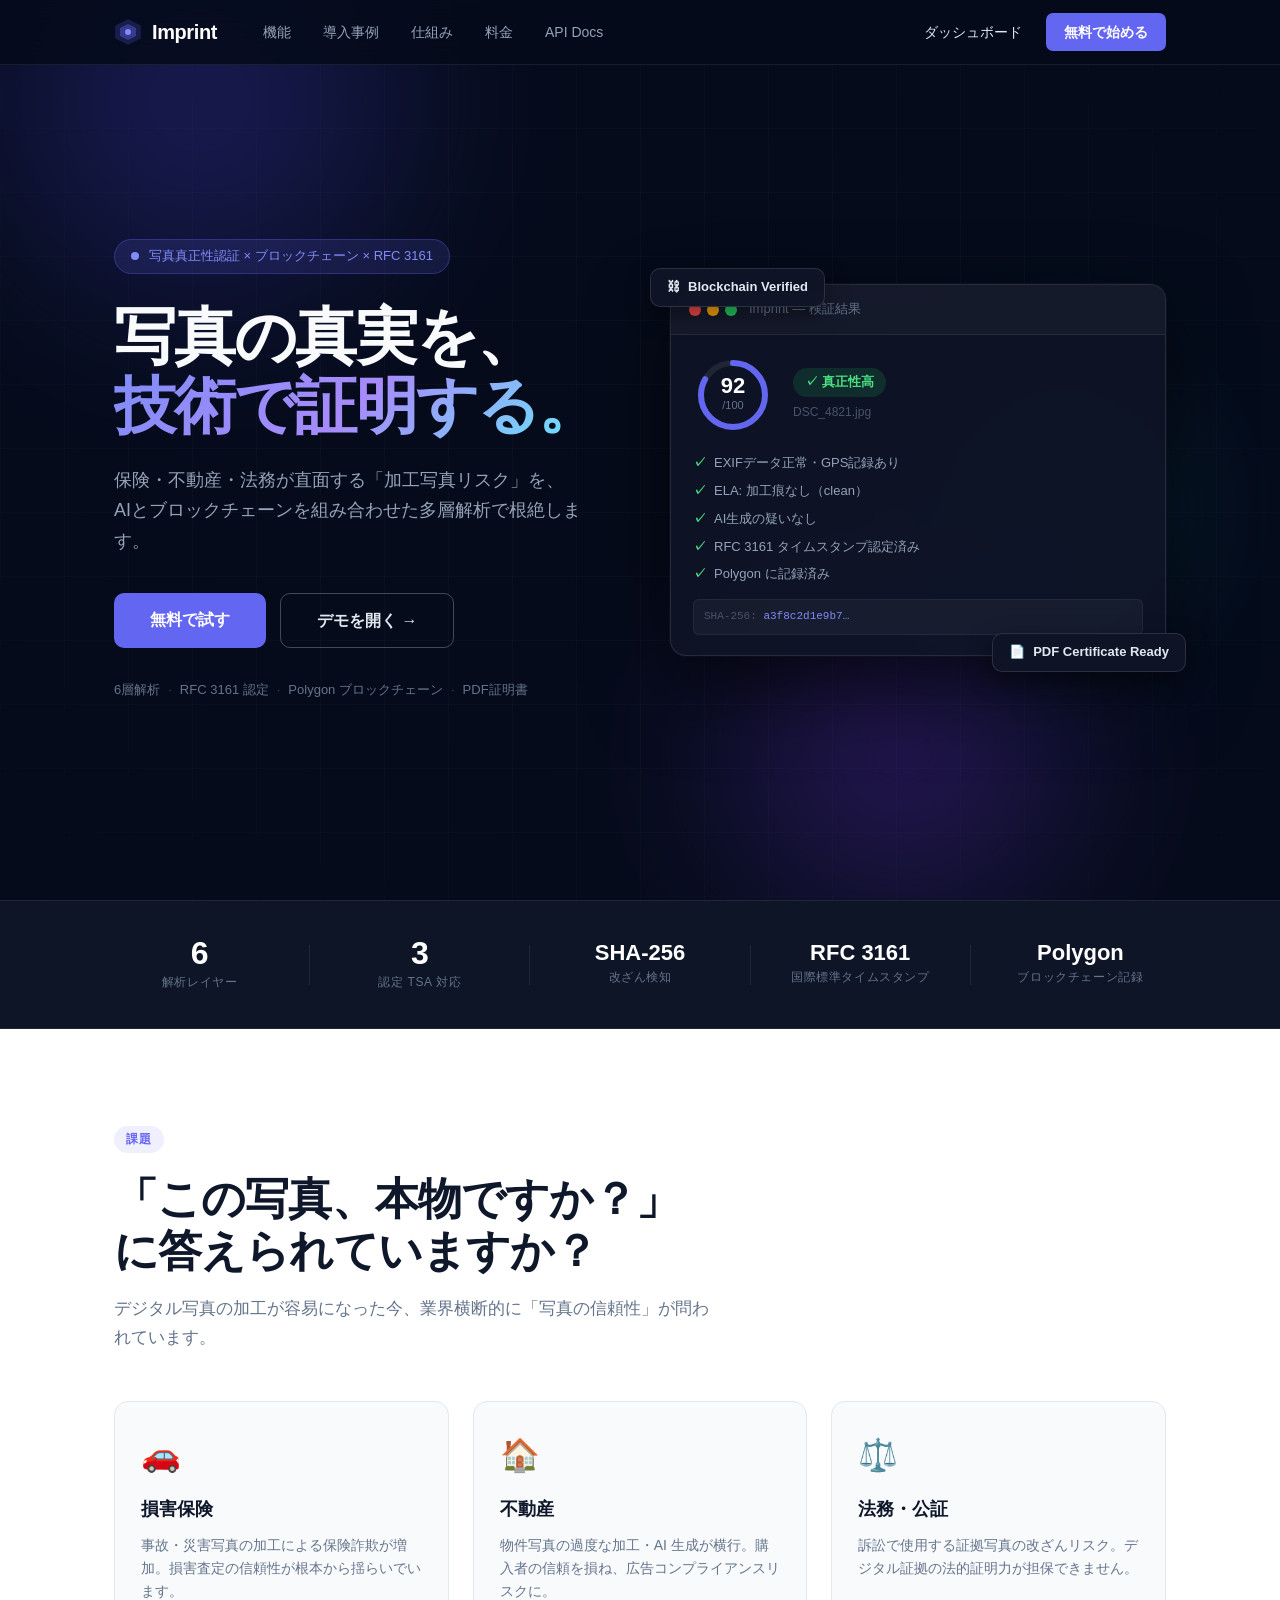
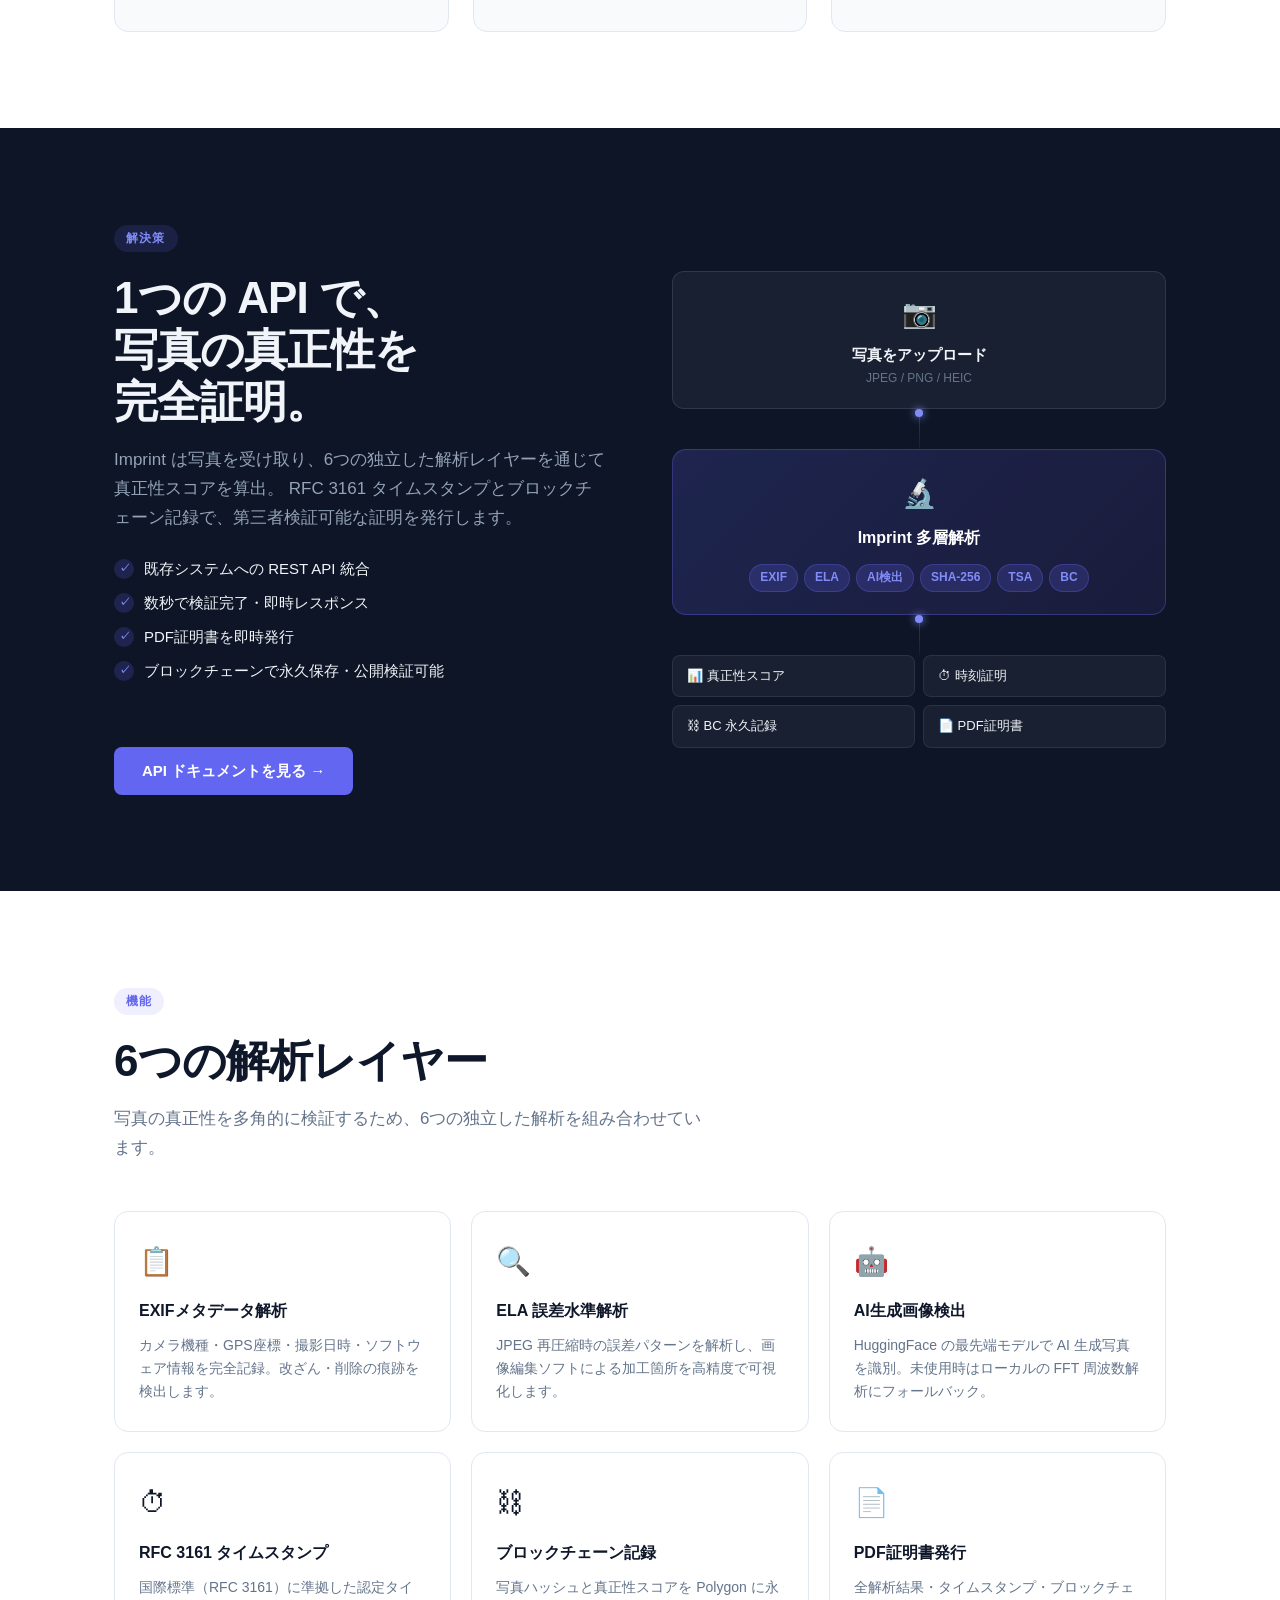
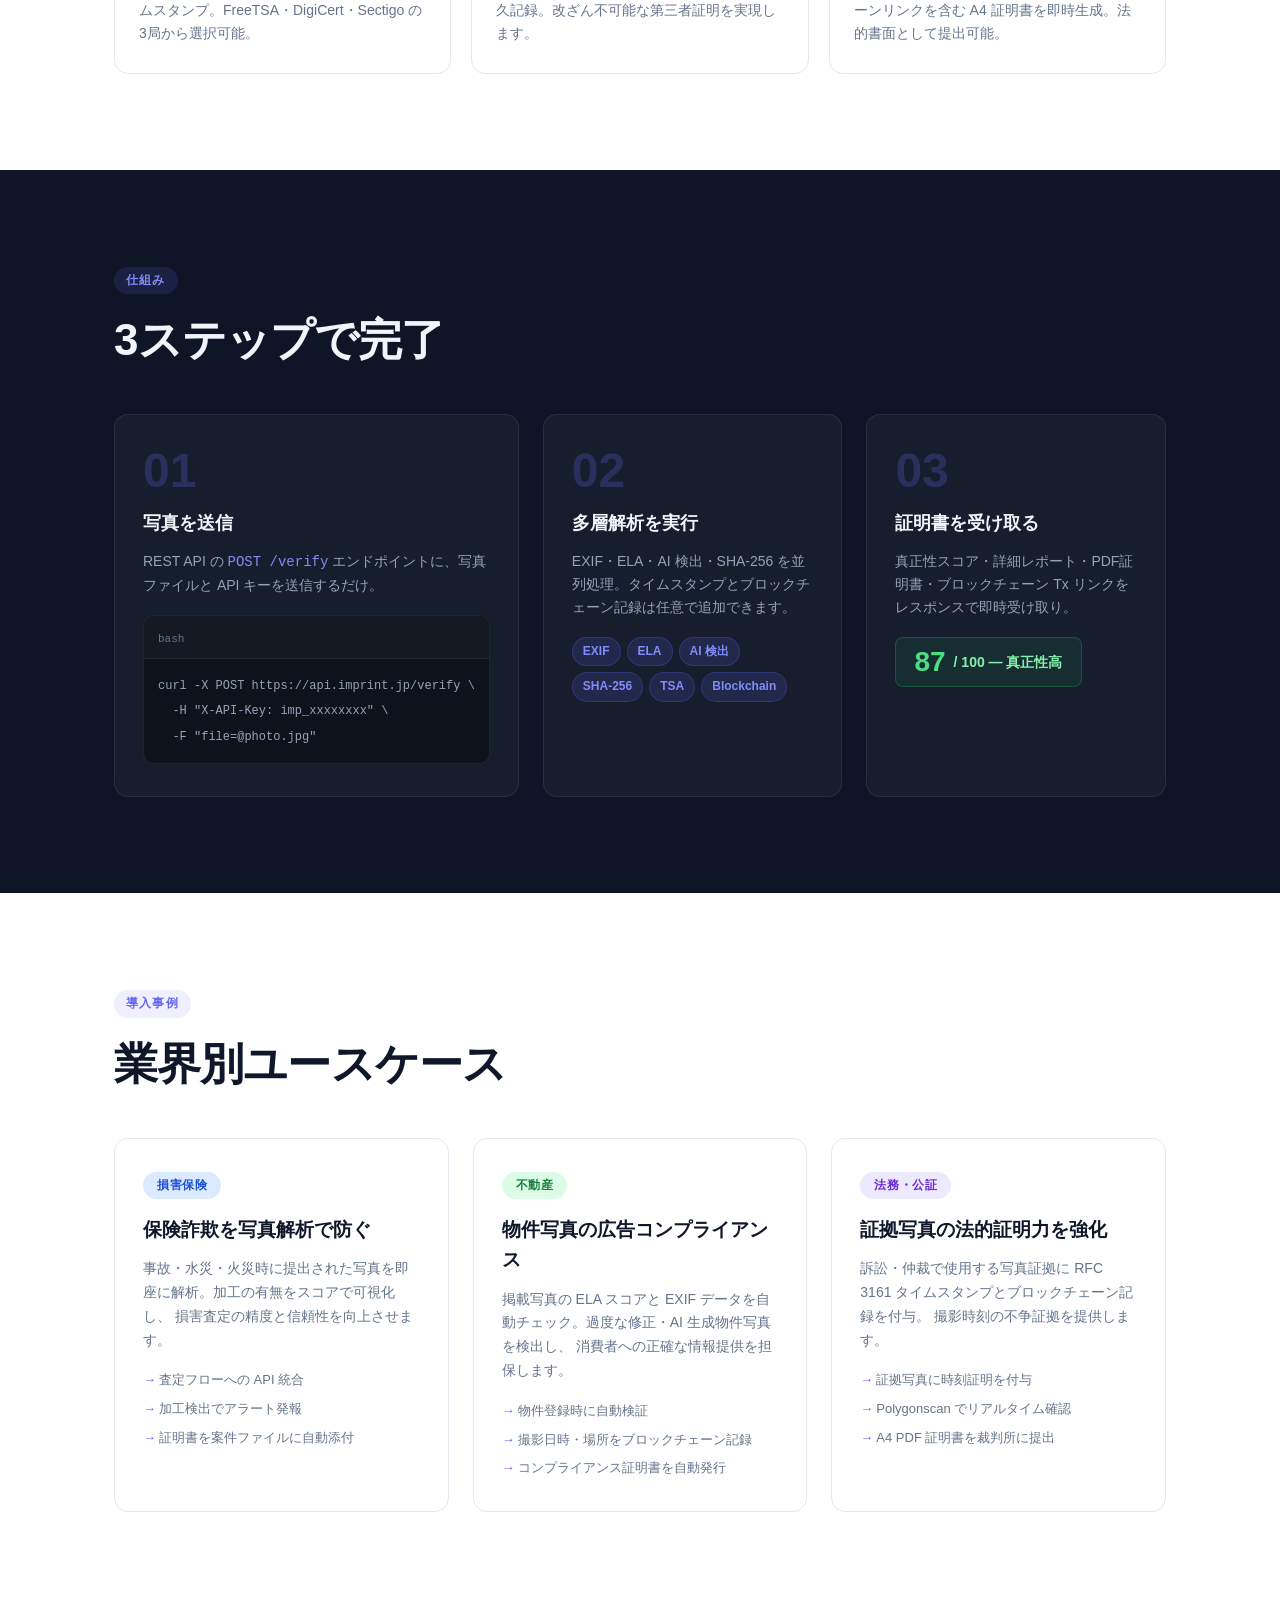
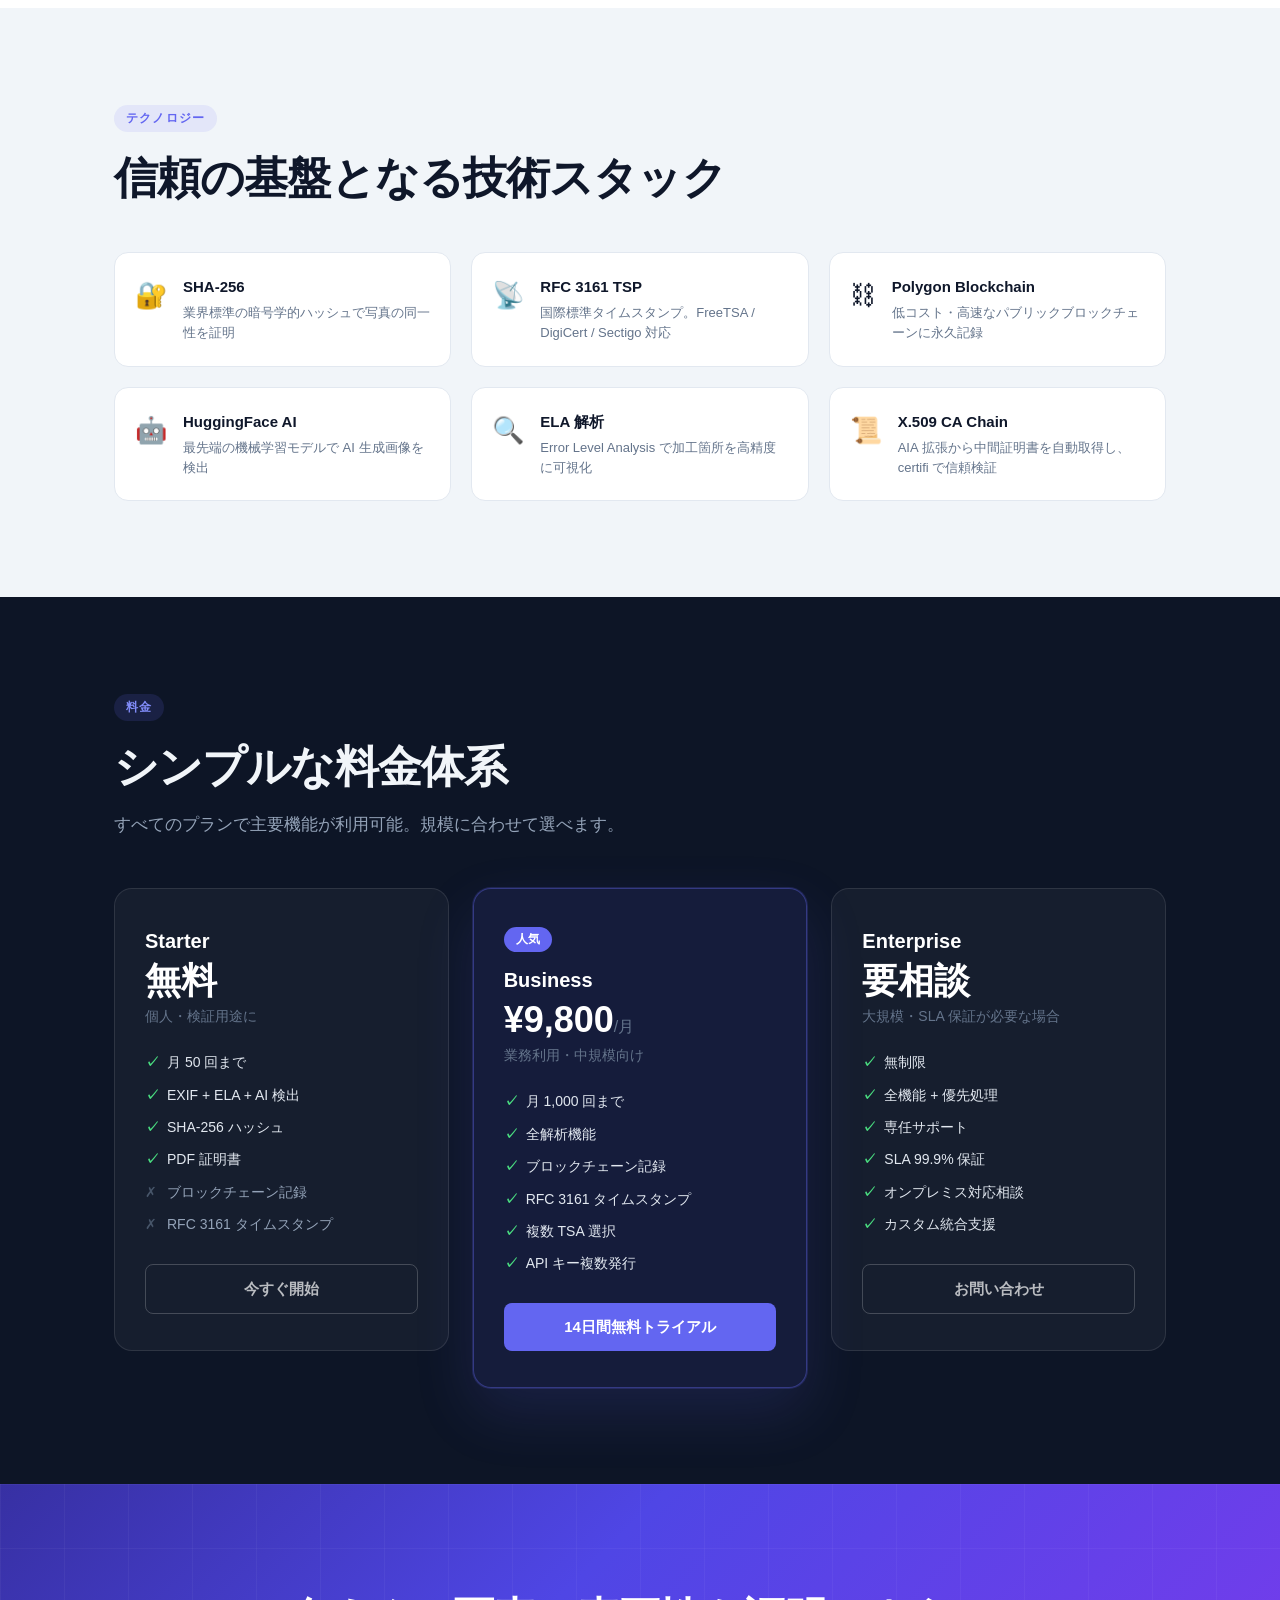
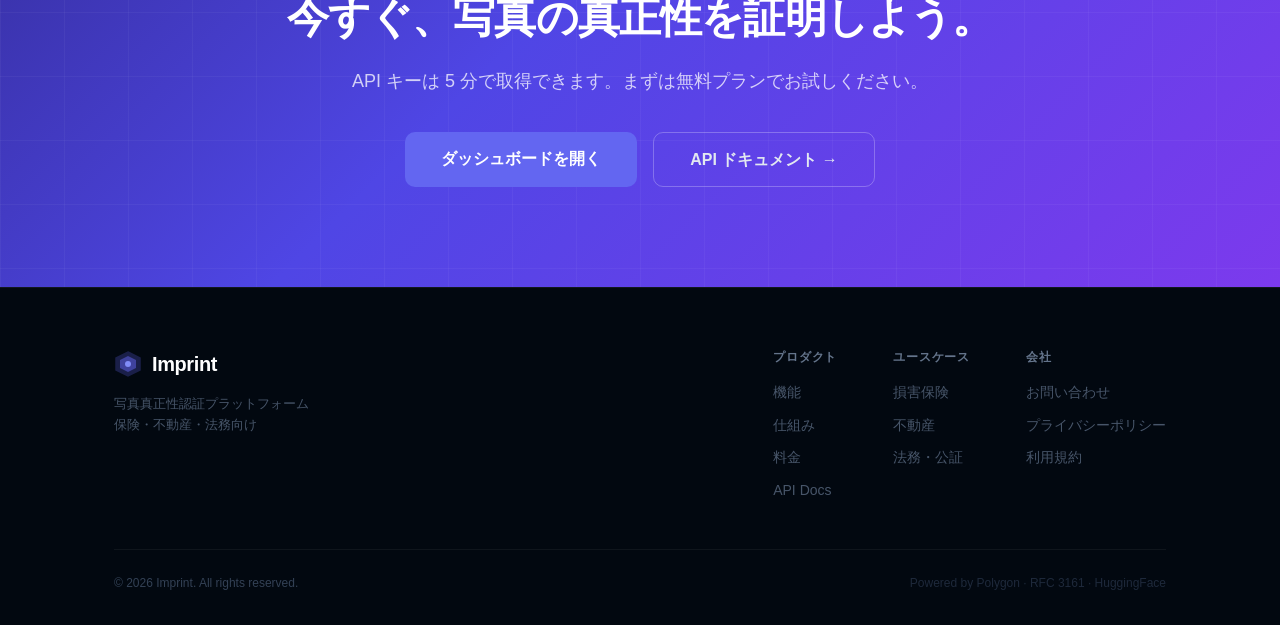
==== website/index.html @ 082a4679 "Update API URL to production Render endpoint" ====
<!DOCTYPE html>
<html lang="ja">
<head>
  <meta charset="UTF-8">
  <meta name="viewport" content="width=device-width, initial-scale=1.0">
  <meta name="description" content="保険・不動産・法務向けの写真真正性認証プラットフォーム。AIとブロックチェーンで写真の無加工証明を実現。">
  <title>Imprint — 写真真正性認証プラットフォーム</title>
  <link rel="stylesheet" href="style.css">
</head>
<body>

  <!-- ── Navigation ── -->
  <nav class="nav" id="nav">
    <div class="nav-inner container">
      <a href="#top" class="nav-logo">
        <svg class="logo-icon" viewBox="0 0 28 28" fill="none" xmlns="http://www.w3.org/2000/svg">
          <polygon points="14,2 26,8 26,20 14,26 2,20 2,8" fill="#6366f1" opacity=".2" stroke="#6366f1" stroke-width="1.5"/>
          <polygon points="14,6 22,10 22,18 14,22 6,18 6,10" fill="#6366f1" opacity=".4"/>
          <circle cx="14" cy="14" r="3" fill="#818cf8"/>
        </svg>
        <span>Imprint</span>
      </a>
      <ul class="nav-links" id="navLinks">
        <li><a href="#features">機能</a></li>
        <li><a href="#usecases">導入事例</a></li>
        <li><a href="#how">仕組み</a></li>
        <li><a href="#pricing">料金</a></li>
        <li><a href="https://imprint-api-2vlk.onrender.com/docs" target="_blank" rel="noopener">API Docs</a></li>
      </ul>
      <div class="nav-actions">
        <a href="https://imprint-api-2vlk.onrender.com" class="btn-ghost-sm">ダッシュボード</a>
        <a href="#pricing" class="btn-primary-sm">無料で始める</a>
      </div>
      <button class="hamburger" id="hamburger" aria-label="メニューを開く">
        <span></span><span></span><span></span>
      </button>
    </div>
  </nav>

  <!-- ── Hero ── -->
  <section class="hero" id="top">
    <div class="hero-bg">
      <div class="grid-overlay"></div>
      <div class="orb orb-1"></div>
      <div class="orb orb-2"></div>
      <div class="orb orb-3"></div>
    </div>
    <div class="hero-inner container">
      <div class="hero-text">
        <div class="hero-badge">
          <span class="badge-pulse"></span>
          写真真正性認証 × ブロックチェーン × RFC 3161
        </div>
        <h1 class="hero-title">
          写真の真実を、<br>
          <span class="gradient-text">技術で証明する。</span>
        </h1>
        <p class="hero-sub">
          保険・不動産・法務が直面する「加工写真リスク」を、<br class="br-desktop">
          AIとブロックチェーンを組み合わせた多層解析で根絶します。
        </p>
        <div class="hero-actions">
          <a href="#pricing" class="btn-primary btn-lg">無料で試す</a>
          <a href="https://imprint-api-2vlk.onrender.com" class="btn-outline-light btn-lg" target="_blank" rel="noopener">
            デモを開く <span class="arrow">→</span>
          </a>
        </div>
        <div class="hero-proof">
          <span>6層解析</span><span class="sep">·</span>
          <span>RFC 3161 認定</span><span class="sep">·</span>
          <span>Polygon ブロックチェーン</span><span class="sep">·</span>
          <span>PDF証明書</span>
        </div>
      </div>

      <!-- Floating result preview -->
      <div class="hero-visual">
        <div class="preview-card">
          <div class="preview-header">
            <div class="preview-dots">
              <span style="background:#ef4444"></span>
              <span style="background:#f59e0b"></span>
              <span style="background:#22c55e"></span>
            </div>
            <span class="preview-title-text">Imprint — 検証結果</span>
          </div>
          <div class="preview-body">
            <div class="preview-score-row">
              <div class="preview-gauge-wrap">
                <svg viewBox="0 0 80 80" class="preview-svg">
                  <circle cx="40" cy="40" r="32" fill="none" stroke="rgba(255,255,255,.08)" stroke-width="6"/>
                  <circle cx="40" cy="40" r="32" fill="none" stroke="#6366f1" stroke-width="6"
                    stroke-linecap="round"
                    stroke-dasharray="201"
                    stroke-dashoffset="34"
                    transform="rotate(-90 40 40)"/>
                </svg>
                <div class="preview-score-center">
                  <span class="preview-score-num">92</span>
                  <span class="preview-score-sub">/100</span>
                </div>
              </div>
              <div class="preview-verdict-block">
                <div class="preview-badge-ok">✓ 真正性高</div>
                <div class="preview-filename">DSC_4821.jpg</div>
              </div>
            </div>
            <div class="preview-checks">
              <div class="pcheck ok"><span>✓</span> EXIFデータ正常・GPS記録あり</div>
              <div class="pcheck ok"><span>✓</span> ELA: 加工痕なし（clean）</div>
              <div class="pcheck ok"><span>✓</span> AI生成の疑いなし</div>
              <div class="pcheck ok"><span>✓</span> RFC 3161 タイムスタンプ認定済み</div>
              <div class="pcheck ok"><span>✓</span> Polygon に記録済み</div>
            </div>
            <div class="preview-hash">
              SHA-256: <span>a3f8c2d1e9b7…</span>
            </div>
          </div>
        </div>
        <!-- Floating badges -->
        <div class="float-badge badge-tl">
          <span>⛓</span> Blockchain Verified
        </div>
        <div class="float-badge badge-br">
          <span>📄</span> PDF Certificate Ready
        </div>
      </div>
    </div>
  </section>

  <!-- ── Stats bar ── -->
  <div class="stats-bar">
    <div class="container">
      <div class="stats-grid">
        <div class="stat-item">
          <div class="stat-num" data-target="6">0</div>
          <div class="stat-label">解析レイヤー</div>
        </div>
        <div class="stat-divider"></div>
        <div class="stat-item">
          <div class="stat-num" data-target="3">0</div>
          <div class="stat-label">認定 TSA 対応</div>
        </div>
        <div class="stat-divider"></div>
        <div class="stat-item">
          <div class="stat-num stat-text">SHA-256</div>
          <div class="stat-label">改ざん検知</div>
        </div>
        <div class="stat-divider"></div>
        <div class="stat-item">
          <div class="stat-num stat-text">RFC 3161</div>
          <div class="stat-label">国際標準タイムスタンプ</div>
        </div>
        <div class="stat-divider"></div>
        <div class="stat-item">
          <div class="stat-num stat-text">Polygon</div>
          <div class="stat-label">ブロックチェーン記録</div>
        </div>
      </div>
    </div>
  </div>

  <!-- ── Problem ── -->
  <section class="section section-light" id="problem">
    <div class="container">
      <div class="section-label reveal">課題</div>
      <h2 class="section-title reveal">
        「この写真、本物ですか？」<br>に答えられていますか？
      </h2>
      <p class="section-sub reveal">
        デジタル写真の加工が容易になった今、業界横断的に「写真の信頼性」が問われています。
      </p>
      <div class="three-grid mt-48">
        <div class="problem-card reveal">
          <div class="problem-icon">🚗</div>
          <h3>損害保険</h3>
          <p>事故・災害写真の加工による保険詐欺が増加。損害査定の信頼性が根本から揺らいでいます。</p>
        </div>
        <div class="problem-card reveal">
          <div class="problem-icon">🏠</div>
          <h3>不動産</h3>
          <p>物件写真の過度な加工・AI 生成が横行。購入者の信頼を損ね、広告コンプライアンスリスクに。</p>
        </div>
        <div class="problem-card reveal">
          <div class="problem-icon">⚖️</div>
          <h3>法務・公証</h3>
          <p>訴訟で使用する証拠写真の改ざんリスク。デジタル証拠の法的証明力が担保できません。</p>
        </div>
      </div>
    </div>
  </section>

  <!-- ── Solution ── -->
  <section class="section section-dark" id="solution">
    <div class="container">
      <div class="two-col">
        <div class="col-text reveal">
          <div class="section-label label-light">解決策</div>
          <h2 class="section-title title-light">
            1つの API で、<br>写真の真正性を<br>完全証明。
          </h2>
          <p class="section-sub sub-light">
            Imprint は写真を受け取り、6つの独立した解析レイヤーを通じて真正性スコアを算出。
            RFC 3161 タイムスタンプとブロックチェーン記録で、第三者検証可能な証明を発行します。
          </p>
          <ul class="check-list">
            <li>既存システムへの REST API 統合</li>
            <li>数秒で検証完了・即時レスポンス</li>
            <li>PDF証明書を即時発行</li>
            <li>ブロックチェーンで永久保存・公開検証可能</li>
          </ul>
          <a href="https://imprint-api-2vlk.onrender.com/docs" class="btn-primary mt-32" target="_blank" rel="noopener">API ドキュメントを見る →</a>
        </div>
        <div class="col-visual reveal">
          <div class="flow-diagram">
            <div class="flow-step-top">
              <div class="flow-icon-box">📷</div>
              <div class="flow-label">写真をアップロード</div>
              <div class="flow-sublabel">JPEG / PNG / HEIC</div>
            </div>
            <div class="flow-connector">
              <span class="flow-line"></span>
              <span class="flow-dot-anim"></span>
            </div>
            <div class="flow-center-box">
              <div class="flow-center-icon">🔬</div>
              <div class="flow-center-title">Imprint 多層解析</div>
              <div class="flow-tags">
                <span>EXIF</span><span>ELA</span><span>AI検出</span>
                <span>SHA-256</span><span>TSA</span><span>BC</span>
              </div>
            </div>
            <div class="flow-connector">
              <span class="flow-line"></span>
              <span class="flow-dot-anim" style="animation-delay:.4s"></span>
            </div>
            <div class="flow-outputs">
              <div class="flow-out-item">📊 真正性スコア</div>
              <div class="flow-out-item">⏱ 時刻証明</div>
              <div class="flow-out-item">⛓ BC 永久記録</div>
              <div class="flow-out-item">📄 PDF証明書</div>
            </div>
          </div>
        </div>
      </div>
    </div>
  </section>

  <!-- ── Features ── -->
  <section class="section section-light" id="features">
    <div class="container">
      <div class="section-label reveal">機能</div>
      <h2 class="section-title reveal">6つの解析レイヤー</h2>
      <p class="section-sub reveal">
        写真の真正性を多角的に検証するため、6つの独立した解析を組み合わせています。
      </p>
      <div class="features-grid mt-48">
        <div class="feature-card reveal">
          <div class="feat-icon">📋</div>
          <h3>EXIFメタデータ解析</h3>
          <p>カメラ機種・GPS座標・撮影日時・ソフトウェア情報を完全記録。改ざん・削除の痕跡を検出します。</p>
        </div>
        <div class="feature-card reveal">
          <div class="feat-icon">🔍</div>
          <h3>ELA 誤差水準解析</h3>
          <p>JPEG 再圧縮時の誤差パターンを解析し、画像編集ソフトによる加工箇所を高精度で可視化します。</p>
        </div>
        <div class="feature-card reveal">
          <div class="feat-icon">🤖</div>
          <h3>AI生成画像検出</h3>
          <p>HuggingFace の最先端モデルで AI 生成写真を識別。未使用時はローカルの FFT 周波数解析にフォールバック。</p>
        </div>
        <div class="feature-card reveal">
          <div class="feat-icon">⏱</div>
          <h3>RFC 3161 タイムスタンプ</h3>
          <p>国際標準（RFC 3161）に準拠した認定タイムスタンプ。FreeTSA・DigiCert・Sectigo の3局から選択可能。</p>
        </div>
        <div class="feature-card reveal">
          <div class="feat-icon">⛓</div>
          <h3>ブロックチェーン記録</h3>
          <p>写真ハッシュと真正性スコアを Polygon に永久記録。改ざん不可能な第三者証明を実現します。</p>
        </div>
        <div class="feature-card reveal">
          <div class="feat-icon">📄</div>
          <h3>PDF証明書発行</h3>
          <p>全解析結果・タイムスタンプ・ブロックチェーンリンクを含む A4 証明書を即時生成。法的書面として提出可能。</p>
        </div>
      </div>
    </div>
  </section>

  <!-- ── How it works ── -->
  <section class="section section-dark" id="how">
    <div class="container">
      <div class="section-label label-light reveal">仕組み</div>
      <h2 class="section-title title-light reveal">3ステップで完了</h2>
      <div class="steps-grid mt-48">
        <div class="step-card reveal">
          <div class="step-num">01</div>
          <h3>写真を送信</h3>
          <p>REST API の <code>POST /verify</code> エンドポイントに、写真ファイルと API キーを送信するだけ。</p>
          <div class="code-block">
            <div class="code-header"><span class="code-lang">bash</span></div>
            <pre><code>curl -X POST https://api.imprint.jp/verify \
  -H "X-API-Key: imp_xxxxxxxx" \
  -F "file=@photo.jpg"</code></pre>
          </div>
        </div>
        <div class="step-card reveal">
          <div class="step-num">02</div>
          <h3>多層解析を実行</h3>
          <p>EXIF・ELA・AI 検出・SHA-256 を並列処理。タイムスタンプとブロックチェーン記録は任意で追加できます。</p>
          <div class="layer-pills">
            <span>EXIF</span><span>ELA</span><span>AI 検出</span><span>SHA-256</span><span>TSA</span><span>Blockchain</span>
          </div>
        </div>
        <div class="step-card reveal">
          <div class="step-num">03</div>
          <h3>証明書を受け取る</h3>
          <p>真正性スコア・詳細レポート・PDF証明書・ブロックチェーン Tx リンクをレスポンスで即時受け取り。</p>
          <div class="score-chip">
            <span class="score-chip-num">87</span>
            <span class="score-chip-text">/ 100 — 真正性高</span>
          </div>
        </div>
      </div>
    </div>
  </section>

  <!-- ── Use cases ── -->
  <section class="section section-light" id="usecases">
    <div class="container">
      <div class="section-label reveal">導入事例</div>
      <h2 class="section-title reveal">業界別ユースケース</h2>
      <div class="three-grid mt-48">
        <div class="usecase-card reveal">
          <div class="uc-tag tag-blue">損害保険</div>
          <h3>保険詐欺を写真解析で防ぐ</h3>
          <p>
            事故・水災・火災時に提出された写真を即座に解析。加工の有無をスコアで可視化し、
            損害査定の精度と信頼性を向上させます。
          </p>
          <ul class="uc-list">
            <li>査定フローへの API 統合</li>
            <li>加工検出でアラート発報</li>
            <li>証明書を案件ファイルに自動添付</li>
          </ul>
        </div>
        <div class="usecase-card reveal">
          <div class="uc-tag tag-green">不動産</div>
          <h3>物件写真の広告コンプライアンス</h3>
          <p>
            掲載写真の ELA スコアと EXIF データを自動チェック。過度な修正・AI 生成物件写真を検出し、
            消費者への正確な情報提供を担保します。
          </p>
          <ul class="uc-list">
            <li>物件登録時に自動検証</li>
            <li>撮影日時・場所をブロックチェーン記録</li>
            <li>コンプライアンス証明書を自動発行</li>
          </ul>
        </div>
        <div class="usecase-card reveal">
          <div class="uc-tag tag-purple">法務・公証</div>
          <h3>証拠写真の法的証明力を強化</h3>
          <p>
            訴訟・仲裁で使用する写真証拠に RFC 3161 タイムスタンプとブロックチェーン記録を付与。
            撮影時刻の不争証拠を提供します。
          </p>
          <ul class="uc-list">
            <li>証拠写真に時刻証明を付与</li>
            <li>Polygonscan でリアルタイム確認</li>
            <li>A4 PDF 証明書を裁判所に提出</li>
          </ul>
        </div>
      </div>
    </div>
  </section>

  <!-- ── Technology ── -->
  <section class="section section-mid" id="technology">
    <div class="container">
      <div class="section-label reveal">テクノロジー</div>
      <h2 class="section-title reveal">信頼の基盤となる技術スタック</h2>
      <div class="tech-grid mt-48">
        <div class="tech-item reveal">
          <div class="tech-ico">🔐</div>
          <div class="tech-info">
            <div class="tech-name">SHA-256</div>
            <div class="tech-desc">業界標準の暗号学的ハッシュで写真の同一性を証明</div>
          </div>
        </div>
        <div class="tech-item reveal">
          <div class="tech-ico">📡</div>
          <div class="tech-info">
            <div class="tech-name">RFC 3161 TSP</div>
            <div class="tech-desc">国際標準タイムスタンプ。FreeTSA / DigiCert / Sectigo 対応</div>
          </div>
        </div>
        <div class="tech-item reveal">
          <div class="tech-ico">⛓</div>
          <div class="tech-info">
            <div class="tech-name">Polygon Blockchain</div>
            <div class="tech-desc">低コスト・高速なパブリックブロックチェーンに永久記録</div>
          </div>
        </div>
        <div class="tech-item reveal">
          <div class="tech-ico">🤖</div>
          <div class="tech-info">
            <div class="tech-name">HuggingFace AI</div>
            <div class="tech-desc">最先端の機械学習モデルで AI 生成画像を検出</div>
          </div>
        </div>
        <div class="tech-item reveal">
          <div class="tech-ico">🔍</div>
          <div class="tech-info">
            <div class="tech-name">ELA 解析</div>
            <div class="tech-desc">Error Level Analysis で加工箇所を高精度に可視化</div>
          </div>
        </div>
        <div class="tech-item reveal">
          <div class="tech-ico">📜</div>
          <div class="tech-info">
            <div class="tech-name">X.509 CA Chain</div>
            <div class="tech-desc">AIA 拡張から中間証明書を自動取得し、certifi で信頼検証</div>
          </div>
        </div>
      </div>
    </div>
  </section>

  <!-- ── Pricing ── -->
  <section class="section section-dark" id="pricing">
    <div class="container">
      <div class="section-label label-light reveal">料金</div>
      <h2 class="section-title title-light reveal">シンプルな料金体系</h2>
      <p class="section-sub sub-light reveal">すべてのプランで主要機能が利用可能。規模に合わせて選べます。</p>
      <div class="pricing-grid mt-48">
        <div class="pricing-card reveal">
          <div class="plan-name">Starter</div>
          <div class="plan-price">無料</div>
          <div class="plan-desc">個人・検証用途に</div>
          <ul class="plan-features">
            <li class="ok">月 50 回まで</li>
            <li class="ok">EXIF + ELA + AI 検出</li>
            <li class="ok">SHA-256 ハッシュ</li>
            <li class="ok">PDF 証明書</li>
            <li class="no">ブロックチェーン記録</li>
            <li class="no">RFC 3161 タイムスタンプ</li>
          </ul>
          <a href="#" class="btn-outline-light plan-btn">今すぐ開始</a>
        </div>
        <div class="pricing-card pricing-featured reveal">
          <div class="plan-badge-top">人気</div>
          <div class="plan-name">Business</div>
          <div class="plan-price">¥9,800<span class="plan-per">/月</span></div>
          <div class="plan-desc">業務利用・中規模向け</div>
          <ul class="plan-features">
            <li class="ok">月 1,000 回まで</li>
            <li class="ok">全解析機能</li>
            <li class="ok">ブロックチェーン記録</li>
            <li class="ok">RFC 3161 タイムスタンプ</li>
            <li class="ok">複数 TSA 選択</li>
            <li class="ok">API キー複数発行</li>
          </ul>
          <a href="#" class="btn-primary plan-btn">14日間無料トライアル</a>
        </div>
        <div class="pricing-card reveal">
          <div class="plan-name">Enterprise</div>
          <div class="plan-price">要相談</div>
          <div class="plan-desc">大規模・SLA 保証が必要な場合</div>
          <ul class="plan-features">
            <li class="ok">無制限</li>
            <li class="ok">全機能 + 優先処理</li>
            <li class="ok">専任サポート</li>
            <li class="ok">SLA 99.9% 保証</li>
            <li class="ok">オンプレミス対応相談</li>
            <li class="ok">カスタム統合支援</li>
          </ul>
          <a href="mailto:info@h-tomonari.jp" class="btn-outline-light plan-btn">お問い合わせ</a>
        </div>
      </div>
    </div>
  </section>

  <!-- ── CTA ── -->
  <section class="cta-section">
    <div class="cta-bg"></div>
    <div class="container">
      <div class="cta-inner reveal">
        <h2>今すぐ、写真の真正性を証明しよう。</h2>
        <p>API キーは 5 分で取得できます。まずは無料プランでお試しください。</p>
        <div class="cta-actions">
          <a href="https://imprint-api-2vlk.onrender.com" class="btn-primary btn-lg" target="_blank" rel="noopener">ダッシュボードを開く</a>
          <a href="https://imprint-api-2vlk.onrender.com/docs" class="btn-outline-light btn-lg" target="_blank" rel="noopener">API ドキュメント →</a>
        </div>
      </div>
    </div>
  </section>

  <!-- ── Footer ── -->
  <footer class="footer">
    <div class="container">
      <div class="footer-inner">
        <div class="footer-brand">
          <a href="#top" class="nav-logo footer-logo">
            <svg class="logo-icon" viewBox="0 0 28 28" fill="none">
              <polygon points="14,2 26,8 26,20 14,26 2,20 2,8" fill="#6366f1" opacity=".25" stroke="#6366f1" stroke-width="1.5"/>
              <polygon points="14,6 22,10 22,18 14,22 6,18 6,10" fill="#6366f1" opacity=".5"/>
              <circle cx="14" cy="14" r="3" fill="#818cf8"/>
            </svg>
            <span>Imprint</span>
          </a>
          <p class="footer-tagline">写真真正性認証プラットフォーム<br>保険・不動産・法務向け</p>
        </div>
        <div class="footer-links">
          <div class="footer-col">
            <div class="footer-col-title">プロダクト</div>
            <a href="#features">機能</a>
            <a href="#how">仕組み</a>
            <a href="#pricing">料金</a>
            <a href="https://imprint-api-2vlk.onrender.com/docs" target="_blank" rel="noopener">API Docs</a>
          </div>
          <div class="footer-col">
            <div class="footer-col-title">ユースケース</div>
            <a href="#usecases">損害保険</a>
            <a href="#usecases">不動産</a>
            <a href="#usecases">法務・公証</a>
          </div>
          <div class="footer-col">
            <div class="footer-col-title">会社</div>
            <a href="mailto:info@h-tomonari.jp">お問い合わせ</a>
            <a href="#">プライバシーポリシー</a>
            <a href="#">利用規約</a>
          </div>
        </div>
      </div>
      <div class="footer-bottom">
        <span>© 2026 Imprint. All rights reserved.</span>
        <span class="footer-tech">Powered by Polygon · RFC 3161 · HuggingFace</span>
      </div>
    </div>
  </footer>

  <script src="app.js"></script>
</body>
</html>
---- website/style.css ----
/* ── Reset & Variables ── */
:root {
  --dark:        #050b1a;
  --dark-2:      #0d1526;
  --dark-3:      #1a2540;
  --mid:         #f1f5f9;
  --light:       #ffffff;
  --light-bg:    #f8fafc;
  --border-dark: rgba(255,255,255,.08);
  --border-light:#e2e8f0;

  --indigo:      #6366f1;
  --indigo-lt:   #818cf8;
  --indigo-dk:   #4f46e5;
  --purple:      #8b5cf6;

  --txt-dark:    #f1f5f9;
  --txt-dark-sub:#94a3b8;
  --txt-light:   #0f172a;
  --txt-sub:     #64748b;

  --font: -apple-system, BlinkMacSystemFont, 'Segoe UI', 'Helvetica Neue', sans-serif;
  --mono: 'SF Mono', 'Fira Code', 'Courier New', monospace;
  --max-w: 1100px;
  --r: 14px;
}

*, *::before, *::after { box-sizing: border-box; margin: 0; padding: 0; }

html { scroll-behavior: smooth; font-size: 16px; }

body {
  font-family: var(--font);
  background: var(--light);
  color: var(--txt-light);
  line-height: 1.6;
  overflow-x: hidden;
}

a { text-decoration: none; color: inherit; }
ul { list-style: none; }
img { display: block; max-width: 100%; }

/* ── Utility ── */
.container { max-width: var(--max-w); margin: 0 auto; padding: 0 24px; }
.mt-32 { margin-top: 32px; }
.mt-48 { margin-top: 48px; }

/* ── Reveal animation ── */
.reveal {
  opacity: 0;
  transform: translateY(28px);
  transition: opacity .6s ease, transform .6s ease;
}
.reveal.visible {
  opacity: 1;
  transform: none;
}

/* ── Buttons ── */
.btn-primary {
  display: inline-block;
  background: var(--indigo);
  color: #fff;
  padding: 12px 28px;
  border-radius: 8px;
  font-weight: 600;
  font-size: 15px;
  transition: background .2s, transform .15s;
}
.btn-primary:hover { background: var(--indigo-dk); transform: translateY(-1px); }

.btn-primary.btn-lg { padding: 14px 36px; font-size: 16px; border-radius: 10px; }
.btn-primary-sm {
  display: inline-block;
  background: var(--indigo);
  color: #fff;
  padding: 8px 18px;
  border-radius: 7px;
  font-weight: 600;
  font-size: 14px;
  transition: background .2s;
}
.btn-primary-sm:hover { background: var(--indigo-dk); }

.btn-ghost-sm {
  display: inline-block;
  color: #e2e8f0;
  padding: 8px 16px;
  border-radius: 7px;
  font-weight: 500;
  font-size: 14px;
  transition: color .2s, background .2s;
}
.btn-ghost-sm:hover { color: #fff; background: rgba(255,255,255,.08); }

.btn-outline-light {
  display: inline-block;
  color: #e2e8f0;
  border: 1px solid rgba(255,255,255,.25);
  padding: 12px 28px;
  border-radius: 8px;
  font-weight: 600;
  font-size: 15px;
  transition: border-color .2s, background .2s, color .2s;
}
.btn-outline-light:hover { border-color: rgba(255,255,255,.6); background: rgba(255,255,255,.08); color: #fff; }
.btn-outline-light.btn-lg { padding: 14px 36px; font-size: 16px; border-radius: 10px; }

.plan-btn { display: block; text-align: center; margin-top: 28px; }
.btn-outline-light.plan-btn {
  color: rgba(255,255,255,.7);
  border-color: rgba(255,255,255,.2);
}
.btn-outline-light.plan-btn:hover { color: #fff; border-color: rgba(255,255,255,.5); }

/* ── Navigation ── */
.nav {
  position: fixed;
  top: 0; left: 0; right: 0;
  z-index: 100;
  background: rgba(5, 11, 26, .85);
  backdrop-filter: blur(16px);
  border-bottom: 1px solid var(--border-dark);
  transition: background .3s;
}
.nav.scrolled { background: rgba(5, 11, 26, .98); }

.nav-inner {
  display: flex;
  align-items: center;
  height: 64px;
  gap: 32px;
}

.nav-logo {
  display: flex;
  align-items: center;
  gap: 10px;
  font-size: 20px;
  font-weight: 800;
  color: #fff;
  letter-spacing: -.4px;
  flex-shrink: 0;
}
.logo-icon { width: 28px; height: 28px; }

.nav-links {
  display: flex;
  gap: 4px;
  flex: 1;
}
.nav-links li a {
  display: inline-block;
  padding: 7px 14px;
  color: #94a3b8;
  font-size: 14px;
  font-weight: 500;
  border-radius: 6px;
  transition: color .2s, background .2s;
}
.nav-links li a:hover { color: #fff; background: rgba(255,255,255,.07); }

.nav-actions {
  display: flex;
  align-items: center;
  gap: 8px;
  margin-left: auto;
}

.hamburger {
  display: none;
  flex-direction: column;
  justify-content: center;
  gap: 5px;
  width: 36px; height: 36px;
  background: none;
  border: none;
  cursor: pointer;
  padding: 4px;
}
.hamburger span {
  display: block;
  height: 2px;
  background: #e2e8f0;
  border-radius: 2px;
  transition: transform .3s, opacity .3s;
}
.hamburger.open span:nth-child(1) { transform: translateY(7px) rotate(45deg); }
.hamburger.open span:nth-child(2) { opacity: 0; }
.hamburger.open span:nth-child(3) { transform: translateY(-7px) rotate(-45deg); }

/* ── Hero ── */
.hero {
  position: relative;
  background: var(--dark);
  min-height: 100vh;
  display: flex;
  align-items: center;
  padding: 120px 0 80px;
  overflow: hidden;
}

.hero-bg { position: absolute; inset: 0; pointer-events: none; }

.grid-overlay {
  position: absolute; inset: 0;
  background-image:
    linear-gradient(rgba(255,255,255,.025) 1px, transparent 1px),
    linear-gradient(90deg, rgba(255,255,255,.025) 1px, transparent 1px);
  background-size: 64px 64px;
  mask-image: radial-gradient(ellipse 80% 80% at 50% 50%, black 40%, transparent 100%);
}

.orb {
  position: absolute;
  border-radius: 50%;
  filter: blur(80px);
  opacity: .35;
}
.orb-1 {
  width: 600px; height: 600px;
  background: radial-gradient(circle, #4f46e5 0%, transparent 70%);
  top: -200px; left: -100px;
  animation: float1 20s ease-in-out infinite;
}
.orb-2 {
  width: 500px; height: 500px;
  background: radial-gradient(circle, #7c3aed 0%, transparent 70%);
  bottom: -100px; right: 10%;
  animation: float2 25s ease-in-out infinite;
}
.orb-3 {
  width: 300px; height: 300px;
  background: radial-gradient(circle, #0891b2 0%, transparent 70%);
  top: 40%; right: 5%;
  animation: float1 18s ease-in-out infinite reverse;
}

@keyframes float1 {
  0%, 100% { transform: translate(0, 0); }
  33% { transform: translate(40px, -30px); }
  66% { transform: translate(-20px, 20px); }
}
@keyframes float2 {
  0%, 100% { transform: translate(0, 0); }
  40% { transform: translate(-30px, -20px); }
  70% { transform: translate(20px, 30px); }
}

.hero-inner {
  position: relative;
  z-index: 1;
  display: grid;
  grid-template-columns: 1fr 1fr;
  gap: 60px;
  align-items: center;
}

.hero-badge {
  display: inline-flex;
  align-items: center;
  gap: 10px;
  background: rgba(99,102,241,.15);
  border: 1px solid rgba(99,102,241,.3);
  color: var(--indigo-lt);
  padding: 6px 16px;
  border-radius: 999px;
  font-size: 13px;
  font-weight: 500;
  margin-bottom: 28px;
}
.badge-pulse {
  width: 8px; height: 8px;
  background: var(--indigo-lt);
  border-radius: 50%;
  animation: pulse 2s ease-in-out infinite;
}
@keyframes pulse {
  0%, 100% { opacity: 1; transform: scale(1); }
  50% { opacity: .4; transform: scale(.7); }
}

.hero-title {
  font-size: clamp(38px, 5vw, 62px);
  font-weight: 800;
  line-height: 1.12;
  color: #f8fafc;
  letter-spacing: -.03em;
  margin-bottom: 24px;
}
.gradient-text {
  background: linear-gradient(135deg, var(--indigo-lt) 0%, #a78bfa 50%, #67e8f9 100%);
  -webkit-background-clip: text;
  -webkit-text-fill-color: transparent;
  background-clip: text;
}

.hero-sub {
  font-size: 18px;
  color: var(--txt-dark-sub);
  line-height: 1.7;
  margin-bottom: 36px;
}
.br-desktop { display: inline; }

.hero-actions {
  display: flex;
  gap: 14px;
  flex-wrap: wrap;
  margin-bottom: 32px;
}
.hero-actions .arrow { transition: transform .2s; }
.hero-actions a:hover .arrow { transform: translateX(3px); }

.hero-proof {
  display: flex;
  flex-wrap: wrap;
  gap: 8px;
  align-items: center;
  font-size: 13px;
  color: #64748b;
}
.hero-proof .sep { color: #334155; }

/* Preview card */
.hero-visual { position: relative; }

.preview-card {
  background: rgba(15, 21, 38, .9);
  border: 1px solid rgba(255,255,255,.1);
  border-radius: 16px;
  overflow: hidden;
  box-shadow: 0 32px 80px rgba(0,0,0,.6), 0 0 0 1px rgba(255,255,255,.04);
  backdrop-filter: blur(10px);
  animation: cardFloat 6s ease-in-out infinite;
}
@keyframes cardFloat {
  0%, 100% { transform: translateY(0); }
  50% { transform: translateY(-10px); }
}

.preview-header {
  display: flex;
  align-items: center;
  gap: 12px;
  padding: 14px 18px;
  border-bottom: 1px solid rgba(255,255,255,.07);
  background: rgba(255,255,255,.03);
}
.preview-dots { display: flex; gap: 6px; }
.preview-dots span { width: 12px; height: 12px; border-radius: 50%; }
.preview-title-text { font-size: 13px; color: #64748b; font-weight: 500; }

.preview-body { padding: 20px 22px; }

.preview-score-row { display: flex; align-items: center; gap: 20px; margin-bottom: 18px; }
.preview-gauge-wrap {
  position: relative;
  width: 80px; height: 80px;
  flex-shrink: 0;
}
.preview-svg { width: 100%; height: 100%; }
.preview-score-center {
  position: absolute; inset: 0;
  display: flex; flex-direction: column;
  align-items: center; justify-content: center;
}
.preview-score-num { font-size: 22px; font-weight: 800; color: #fff; line-height: 1; }
.preview-score-sub { font-size: 11px; color: #64748b; }

.preview-badge-ok {
  display: inline-block;
  background: rgba(34,197,94,.15);
  color: #4ade80;
  padding: 4px 12px;
  border-radius: 999px;
  font-size: 13px;
  font-weight: 600;
  margin-bottom: 6px;
}
.preview-filename { font-size: 12px; color: #475569; }

.preview-checks { display: flex; flex-direction: column; gap: 7px; margin-bottom: 14px; }
.pcheck {
  display: flex;
  align-items: center;
  gap: 8px;
  font-size: 13px;
  color: #94a3b8;
}
.pcheck span { color: #4ade80; font-weight: 700; }

.preview-hash {
  font-size: 11px;
  color: #475569;
  font-family: var(--mono);
  background: rgba(255,255,255,.04);
  padding: 8px 10px;
  border-radius: 6px;
  border: 1px solid rgba(255,255,255,.06);
}
.preview-hash span { color: #818cf8; }

.float-badge {
  position: absolute;
  display: flex;
  align-items: center;
  gap: 8px;
  background: rgba(15,21,38,.95);
  border: 1px solid rgba(255,255,255,.12);
  color: #e2e8f0;
  padding: 8px 16px;
  border-radius: 10px;
  font-size: 13px;
  font-weight: 600;
  box-shadow: 0 8px 24px rgba(0,0,0,.4);
  backdrop-filter: blur(10px);
  white-space: nowrap;
}
.badge-tl { top: -16px; left: -20px; animation: badgeFloat1 5s ease-in-out infinite; }
.badge-br { bottom: -16px; right: -20px; animation: badgeFloat2 5s ease-in-out infinite 1s; }
@keyframes badgeFloat1 { 0%,100%{transform:translateY(0)} 50%{transform:translateY(-6px)} }
@keyframes badgeFloat2 { 0%,100%{transform:translateY(0)} 50%{transform:translateY(6px)} }

/* ── Stats bar ── */
.stats-bar {
  background: var(--dark-2);
  border-top: 1px solid var(--border-dark);
  border-bottom: 1px solid var(--border-dark);
  padding: 36px 0;
}
.stats-grid {
  display: flex;
  justify-content: space-between;
  align-items: center;
  flex-wrap: wrap;
  gap: 24px;
}
.stat-item { text-align: center; flex: 1; min-width: 120px; }
.stat-num {
  font-size: 32px;
  font-weight: 800;
  color: #fff;
  line-height: 1;
  margin-bottom: 4px;
}
.stat-num.stat-text { font-size: 22px; }
.stat-label { font-size: 12px; color: #64748b; font-weight: 500; text-transform: uppercase; letter-spacing: .6px; }
.stat-divider { width: 1px; height: 40px; background: var(--border-dark); flex-shrink: 0; }

/* ── Sections ── */
.section { padding: 96px 0; }
.section-light { background: var(--light); }
.section-dark  { background: var(--dark-2); }
.section-mid   { background: var(--mid); }

.section-label {
  display: inline-block;
  font-size: 12px;
  font-weight: 700;
  text-transform: uppercase;
  letter-spacing: 1.2px;
  color: var(--indigo);
  background: rgba(99,102,241,.1);
  padding: 4px 12px;
  border-radius: 999px;
  margin-bottom: 20px;
}
.label-light { color: var(--indigo-lt); background: rgba(99,102,241,.15); }

.section-title {
  font-size: clamp(28px, 4vw, 44px);
  font-weight: 800;
  line-height: 1.18;
  letter-spacing: -.02em;
  color: var(--txt-light);
  margin-bottom: 18px;
}
.title-light { color: var(--txt-dark); }

.section-sub {
  font-size: 17px;
  color: var(--txt-sub);
  line-height: 1.7;
  max-width: 600px;
}
.section-sub.sub-light { color: var(--txt-dark-sub); }
.section-desc-center { text-align: center; max-width: 560px; margin: 0 auto; }

/* ── Problem cards ── */
.three-grid {
  display: grid;
  grid-template-columns: repeat(3, 1fr);
  gap: 24px;
}
.problem-card {
  background: var(--light-bg);
  border: 1px solid var(--border-light);
  border-radius: var(--r);
  padding: 28px 26px;
  transition: box-shadow .25s, transform .25s;
}
.problem-card:hover { box-shadow: 0 8px 32px rgba(0,0,0,.08); transform: translateY(-3px); }
.problem-icon { font-size: 32px; margin-bottom: 14px; }
.problem-card h3 { font-size: 18px; font-weight: 700; margin-bottom: 10px; color: var(--txt-light); }
.problem-card p  { font-size: 14px; color: var(--txt-sub); line-height: 1.65; }

/* ── Solution two-col ── */
.two-col {
  display: grid;
  grid-template-columns: 1fr 1fr;
  gap: 64px;
  align-items: center;
}
.col-text .section-sub { margin-bottom: 24px; }

.check-list {
  display: flex;
  flex-direction: column;
  gap: 10px;
  margin-bottom: 32px;
  margin-top: 20px;
}
.check-list li {
  display: flex;
  align-items: center;
  gap: 10px;
  font-size: 15px;
  color: var(--txt-dark);
}
.check-list li::before {
  content: '✓';
  display: inline-flex;
  align-items: center;
  justify-content: center;
  width: 20px; height: 20px;
  background: rgba(99,102,241,.2);
  color: var(--indigo-lt);
  border-radius: 50%;
  font-size: 11px;
  font-weight: 700;
  flex-shrink: 0;
}

/* Flow diagram */
.flow-diagram {
  display: flex;
  flex-direction: column;
  align-items: center;
  gap: 0;
}
.flow-step-top {
  background: rgba(255,255,255,.05);
  border: 1px solid rgba(255,255,255,.1);
  border-radius: 12px;
  padding: 20px 32px;
  text-align: center;
  width: 100%;
}
.flow-icon-box { font-size: 28px; margin-bottom: 6px; }
.flow-label { font-size: 15px; font-weight: 700; color: var(--txt-dark); }
.flow-sublabel { font-size: 12px; color: #64748b; margin-top: 2px; }

.flow-connector {
  display: flex;
  flex-direction: column;
  align-items: center;
  height: 40px;
  position: relative;
}
.flow-line {
  display: block;
  width: 1px;
  flex: 1;
  background: linear-gradient(to bottom, rgba(99,102,241,.4), rgba(99,102,241,.1));
}
.flow-dot-anim {
  display: block;
  position: absolute;
  width: 8px; height: 8px;
  background: var(--indigo-lt);
  border-radius: 50%;
  box-shadow: 0 0 8px var(--indigo-lt);
  animation: flowDown 1.5s ease-in-out infinite;
}
@keyframes flowDown {
  0%   { top: 0; opacity: 1; }
  100% { top: 100%; opacity: 0; }
}

.flow-center-box {
  background: linear-gradient(135deg, rgba(99,102,241,.2), rgba(139,92,246,.1));
  border: 1px solid rgba(99,102,241,.35);
  border-radius: 14px;
  padding: 22px 28px;
  text-align: center;
  width: 100%;
}
.flow-center-icon { font-size: 28px; margin-bottom: 8px; }
.flow-center-title { font-size: 16px; font-weight: 700; color: #fff; margin-bottom: 14px; }
.flow-tags {
  display: flex;
  flex-wrap: wrap;
  gap: 6px;
  justify-content: center;
}
.flow-tags span {
  background: rgba(99,102,241,.2);
  border: 1px solid rgba(99,102,241,.3);
  color: var(--indigo-lt);
  padding: 3px 10px;
  border-radius: 999px;
  font-size: 12px;
  font-weight: 600;
}

.flow-outputs {
  display: grid;
  grid-template-columns: 1fr 1fr;
  gap: 8px;
  width: 100%;
}
.flow-out-item {
  background: rgba(255,255,255,.05);
  border: 1px solid rgba(255,255,255,.08);
  border-radius: 8px;
  padding: 10px 14px;
  font-size: 13px;
  color: var(--txt-dark);
  font-weight: 500;
}

/* ── Features ── */
.features-grid {
  display: grid;
  grid-template-columns: repeat(3, 1fr);
  gap: 20px;
}
.feature-card {
  background: var(--light);
  border: 1px solid var(--border-light);
  border-radius: var(--r);
  padding: 28px 24px;
  transition: box-shadow .25s, transform .25s, border-color .25s;
}
.feature-card:hover {
  box-shadow: 0 10px 40px rgba(99,102,241,.12);
  border-color: rgba(99,102,241,.3);
  transform: translateY(-3px);
}
.feat-icon { font-size: 28px; margin-bottom: 14px; }
.feature-card h3 { font-size: 16px; font-weight: 700; margin-bottom: 10px; color: var(--txt-light); }
.feature-card p  { font-size: 14px; color: var(--txt-sub); line-height: 1.65; }

/* ── How it works ── */
.steps-grid {
  display: grid;
  grid-template-columns: repeat(3, 1fr);
  gap: 24px;
}
.step-card {
  background: rgba(255,255,255,.04);
  border: 1px solid rgba(255,255,255,.08);
  border-radius: var(--r);
  padding: 32px 28px;
}
.step-num {
  font-size: 48px;
  font-weight: 900;
  color: rgba(99,102,241,.25);
  line-height: 1;
  margin-bottom: 14px;
  font-variant-numeric: tabular-nums;
}
.step-card h3 { font-size: 18px; font-weight: 700; color: #f1f5f9; margin-bottom: 12px; }
.step-card p  { font-size: 14px; color: #94a3b8; line-height: 1.65; margin-bottom: 18px; }
.step-card code { font-family: var(--mono); color: var(--indigo-lt); }

.code-block {
  background: rgba(0,0,0,.4);
  border: 1px solid rgba(255,255,255,.08);
  border-radius: 10px;
  overflow: hidden;
}
.code-header {
  padding: 8px 14px;
  border-bottom: 1px solid rgba(255,255,255,.06);
  background: rgba(255,255,255,.03);
}
.code-lang { font-size: 11px; color: #64748b; font-family: var(--mono); }
.code-block pre { padding: 14px; overflow-x: auto; }
.code-block code {
  font-family: var(--mono);
  font-size: 12px;
  color: #94a3b8;
  line-height: 1.7;
  white-space: pre;
}

.layer-pills {
  display: flex;
  flex-wrap: wrap;
  gap: 6px;
}
.layer-pills span {
  background: rgba(99,102,241,.15);
  border: 1px solid rgba(99,102,241,.25);
  color: var(--indigo-lt);
  padding: 4px 10px;
  border-radius: 999px;
  font-size: 12px;
  font-weight: 600;
}

.score-chip {
  display: inline-flex;
  align-items: center;
  gap: 8px;
  background: rgba(34,197,94,.1);
  border: 1px solid rgba(34,197,94,.25);
  border-radius: 8px;
  padding: 10px 18px;
}
.score-chip-num { font-size: 28px; font-weight: 900; color: #4ade80; line-height: 1; }
.score-chip-text { font-size: 14px; color: #86efac; font-weight: 600; }

/* ── Use cases ── */
.usecase-card {
  background: var(--light);
  border: 1px solid var(--border-light);
  border-radius: var(--r);
  padding: 32px 28px;
  transition: box-shadow .25s, transform .25s;
}
.usecase-card:hover { box-shadow: 0 12px 40px rgba(0,0,0,.08); transform: translateY(-3px); }
.uc-tag {
  display: inline-block;
  padding: 4px 14px;
  border-radius: 999px;
  font-size: 12px;
  font-weight: 700;
  text-transform: uppercase;
  letter-spacing: .6px;
  margin-bottom: 16px;
}
.tag-blue   { background: #dbeafe; color: #1d4ed8; }
.tag-green  { background: #dcfce7; color: #15803d; }
.tag-purple { background: #ede9fe; color: #6d28d9; }

.usecase-card h3 { font-size: 19px; font-weight: 700; margin-bottom: 12px; color: var(--txt-light); }
.usecase-card p  { font-size: 14px; color: var(--txt-sub); line-height: 1.7; margin-bottom: 18px; }

.uc-list { display: flex; flex-direction: column; gap: 8px; }
.uc-list li {
  font-size: 13px;
  color: var(--txt-sub);
  padding-left: 16px;
  position: relative;
}
.uc-list li::before {
  content: '→';
  position: absolute;
  left: 0;
  color: var(--indigo);
}

/* ── Technology ── */
.tech-grid {
  display: grid;
  grid-template-columns: repeat(3, 1fr);
  gap: 20px;
}
.tech-item {
  display: flex;
  align-items: flex-start;
  gap: 16px;
  background: var(--light);
  border: 1px solid var(--border-light);
  border-radius: var(--r);
  padding: 22px 20px;
  transition: box-shadow .2s, transform .2s;
}
.tech-item:hover { box-shadow: 0 6px 24px rgba(0,0,0,.06); transform: translateY(-2px); }
.tech-ico { font-size: 26px; flex-shrink: 0; }
.tech-name { font-size: 15px; font-weight: 700; color: var(--txt-light); margin-bottom: 4px; }
.tech-desc { font-size: 13px; color: var(--txt-sub); line-height: 1.55; }

/* ── Pricing ── */
.pricing-grid {
  display: grid;
  grid-template-columns: repeat(3, 1fr);
  gap: 24px;
  align-items: start;
}
.pricing-card {
  background: rgba(255,255,255,.04);
  border: 1px solid rgba(255,255,255,.1);
  border-radius: 18px;
  padding: 36px 30px;
  position: relative;
}
.pricing-featured {
  background: rgba(99,102,241,.1);
  border-color: rgba(99,102,241,.4);
  box-shadow: 0 0 0 1px rgba(99,102,241,.2), 0 24px 60px rgba(99,102,241,.15);
}
.plan-badge-top {
  display: inline-block;
  background: var(--indigo);
  color: #fff;
  padding: 3px 12px;
  border-radius: 999px;
  font-size: 12px;
  font-weight: 700;
  margin-bottom: 12px;
}
.plan-name  { font-size: 20px; font-weight: 800; color: #fff; margin-bottom: 6px; }
.plan-price {
  font-size: 36px;
  font-weight: 900;
  color: #fff;
  line-height: 1;
  margin-bottom: 6px;
}
.plan-per   { font-size: 16px; font-weight: 400; color: #64748b; }
.plan-desc  { font-size: 14px; color: #64748b; margin-bottom: 24px; }

.plan-features { display: flex; flex-direction: column; gap: 10px; margin-bottom: 4px; }
.plan-features li {
  font-size: 14px;
  color: #94a3b8;
  padding-left: 22px;
  position: relative;
}
.plan-features li.ok { color: #e2e8f0; }
.plan-features li.ok::before {
  content: '✓';
  position: absolute;
  left: 0;
  color: #4ade80;
  font-weight: 700;
}
.plan-features li.no::before {
  content: '✗';
  position: absolute;
  left: 0;
  color: #475569;
}

/* ── CTA ── */
.cta-section {
  position: relative;
  background: linear-gradient(135deg, #3730a3 0%, #4f46e5 40%, #7c3aed 100%);
  padding: 100px 0;
  overflow: hidden;
}
.cta-bg {
  position: absolute; inset: 0;
  background-image:
    linear-gradient(rgba(255,255,255,.04) 1px, transparent 1px),
    linear-gradient(90deg, rgba(255,255,255,.04) 1px, transparent 1px);
  background-size: 64px 64px;
}
.cta-inner {
  position: relative;
  text-align: center;
}
.cta-inner h2 {
  font-size: clamp(26px, 4vw, 42px);
  font-weight: 800;
  color: #fff;
  margin-bottom: 16px;
  letter-spacing: -.02em;
}
.cta-inner p {
  font-size: 18px;
  color: rgba(255,255,255,.75);
  margin-bottom: 36px;
}
.cta-actions { display: flex; gap: 16px; justify-content: center; flex-wrap: wrap; }

/* ── Footer ── */
.footer {
  background: #020810;
  border-top: 1px solid rgba(255,255,255,.06);
  padding: 60px 0 32px;
}
.footer-inner {
  display: flex;
  gap: 64px;
  margin-bottom: 48px;
}
.footer-brand { flex-shrink: 0; }
.footer-logo { color: #fff; }
.footer-tagline { font-size: 13px; color: #475569; line-height: 1.6; margin-top: 14px; }

.footer-links {
  display: flex;
  gap: 56px;
  flex: 1;
  justify-content: flex-end;
}
.footer-col { display: flex; flex-direction: column; gap: 10px; }
.footer-col-title {
  font-size: 12px;
  font-weight: 700;
  text-transform: uppercase;
  letter-spacing: .8px;
  color: #64748b;
  margin-bottom: 4px;
}
.footer-col a { font-size: 14px; color: #475569; transition: color .2s; }
.footer-col a:hover { color: #94a3b8; }

.footer-bottom {
  display: flex;
  justify-content: space-between;
  align-items: center;
  padding-top: 24px;
  border-top: 1px solid rgba(255,255,255,.05);
  font-size: 12px;
  color: #334155;
}
.footer-tech { color: #1e293b; }

/* ── Responsive ── */
@media (max-width: 900px) {
  .hero-inner { grid-template-columns: 1fr; }
  .hero-visual { order: -1; }
  .float-badge { display: none; }
  .br-desktop { display: none; }

  .two-col { grid-template-columns: 1fr; gap: 40px; }
  .three-grid { grid-template-columns: 1fr; }
  .features-grid { grid-template-columns: repeat(2, 1fr); }
  .steps-grid { grid-template-columns: 1fr; }
  .tech-grid { grid-template-columns: repeat(2, 1fr); }
  .pricing-grid { grid-template-columns: 1fr; }
  .footer-inner { flex-direction: column; gap: 40px; }
  .footer-links { justify-content: flex-start; gap: 40px; }

  .stat-divider { display: none; }
  .stats-grid { justify-content: center; }
}

@media (max-width: 640px) {
  .nav-links, .nav-actions { display: none; }
  .nav-links.open {
    display: flex;
    flex-direction: column;
    position: fixed;
    top: 64px; left: 0; right: 0;
    background: rgba(5,11,26,.98);
    padding: 16px 24px;
    border-bottom: 1px solid var(--border-dark);
    gap: 4px;
  }
  .hamburger { display: flex; margin-left: auto; }
  .hero { padding: 100px 0 60px; }
  .hero-title { font-size: 34px; }
  .features-grid { grid-template-columns: 1fr; }
  .tech-grid { grid-template-columns: 1fr; }
  .footer-links { flex-direction: column; gap: 28px; }
  .footer-bottom { flex-direction: column; gap: 8px; text-align: center; }
}
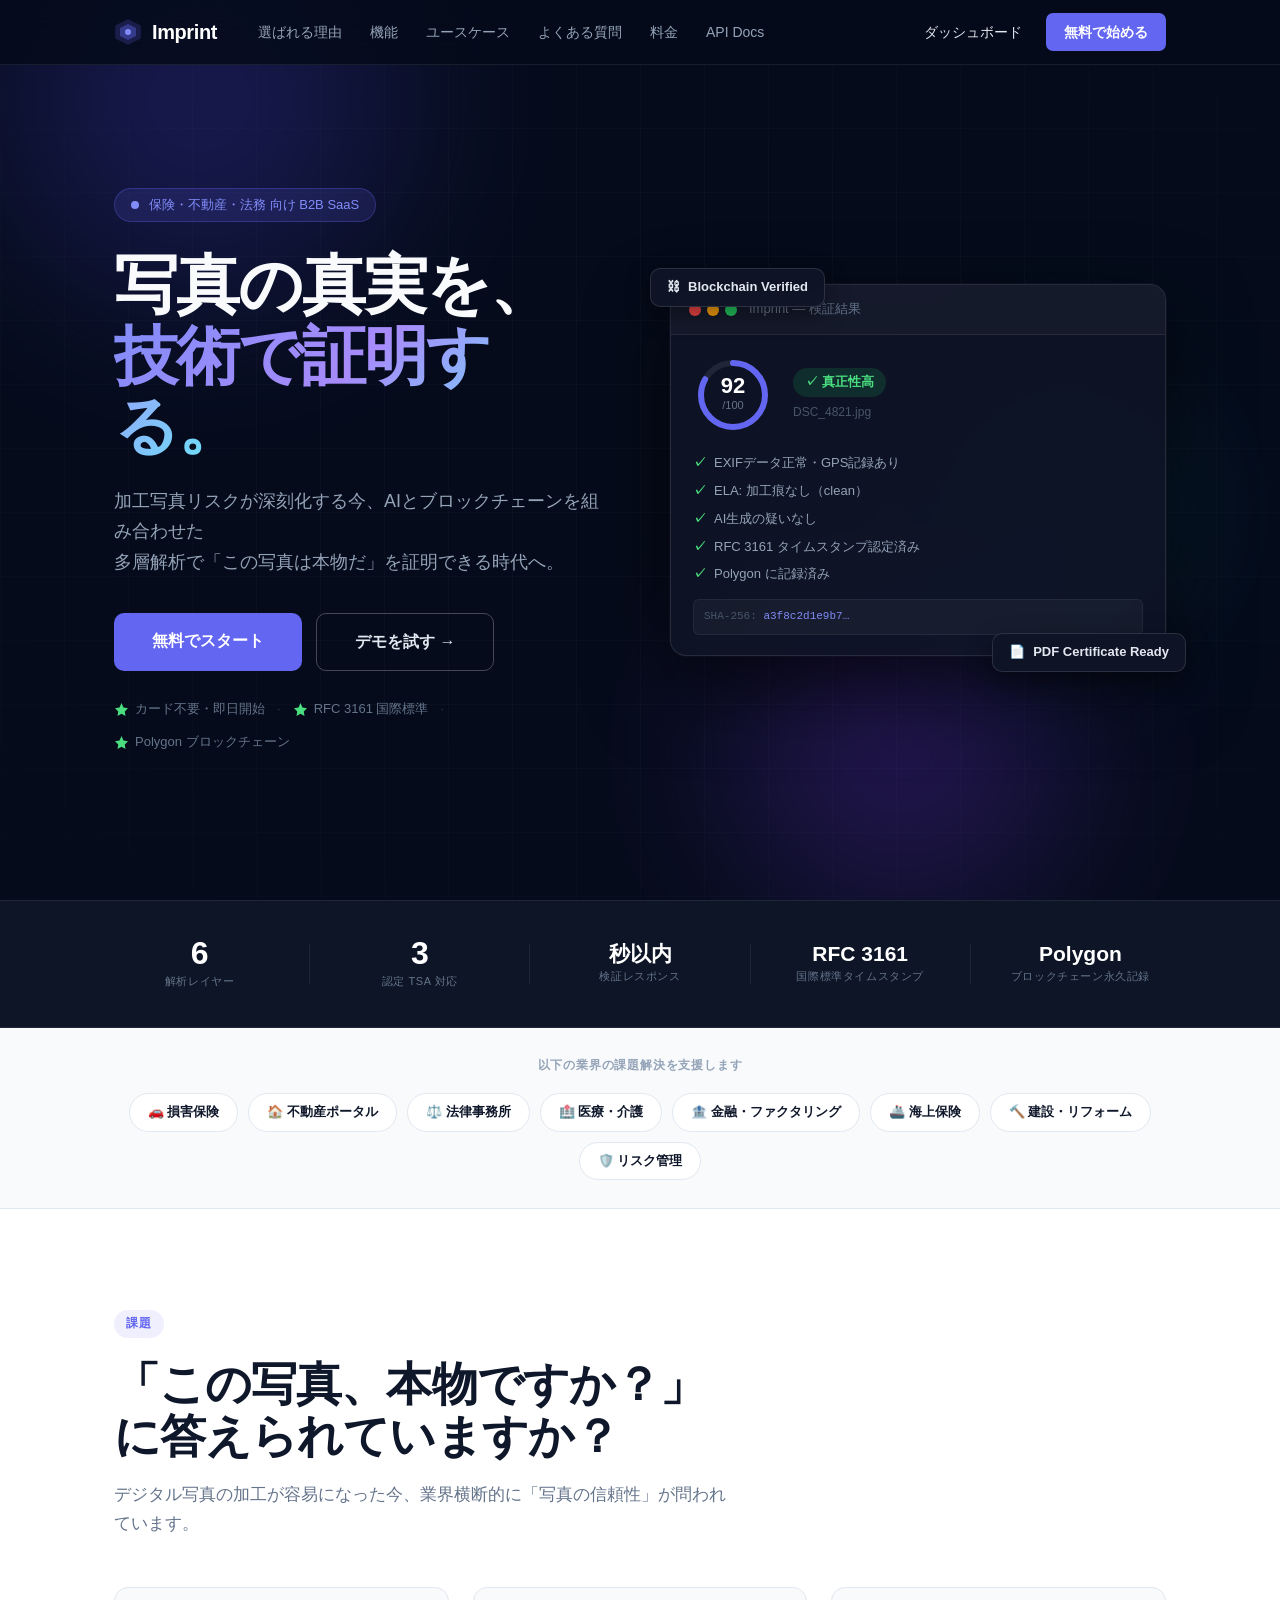
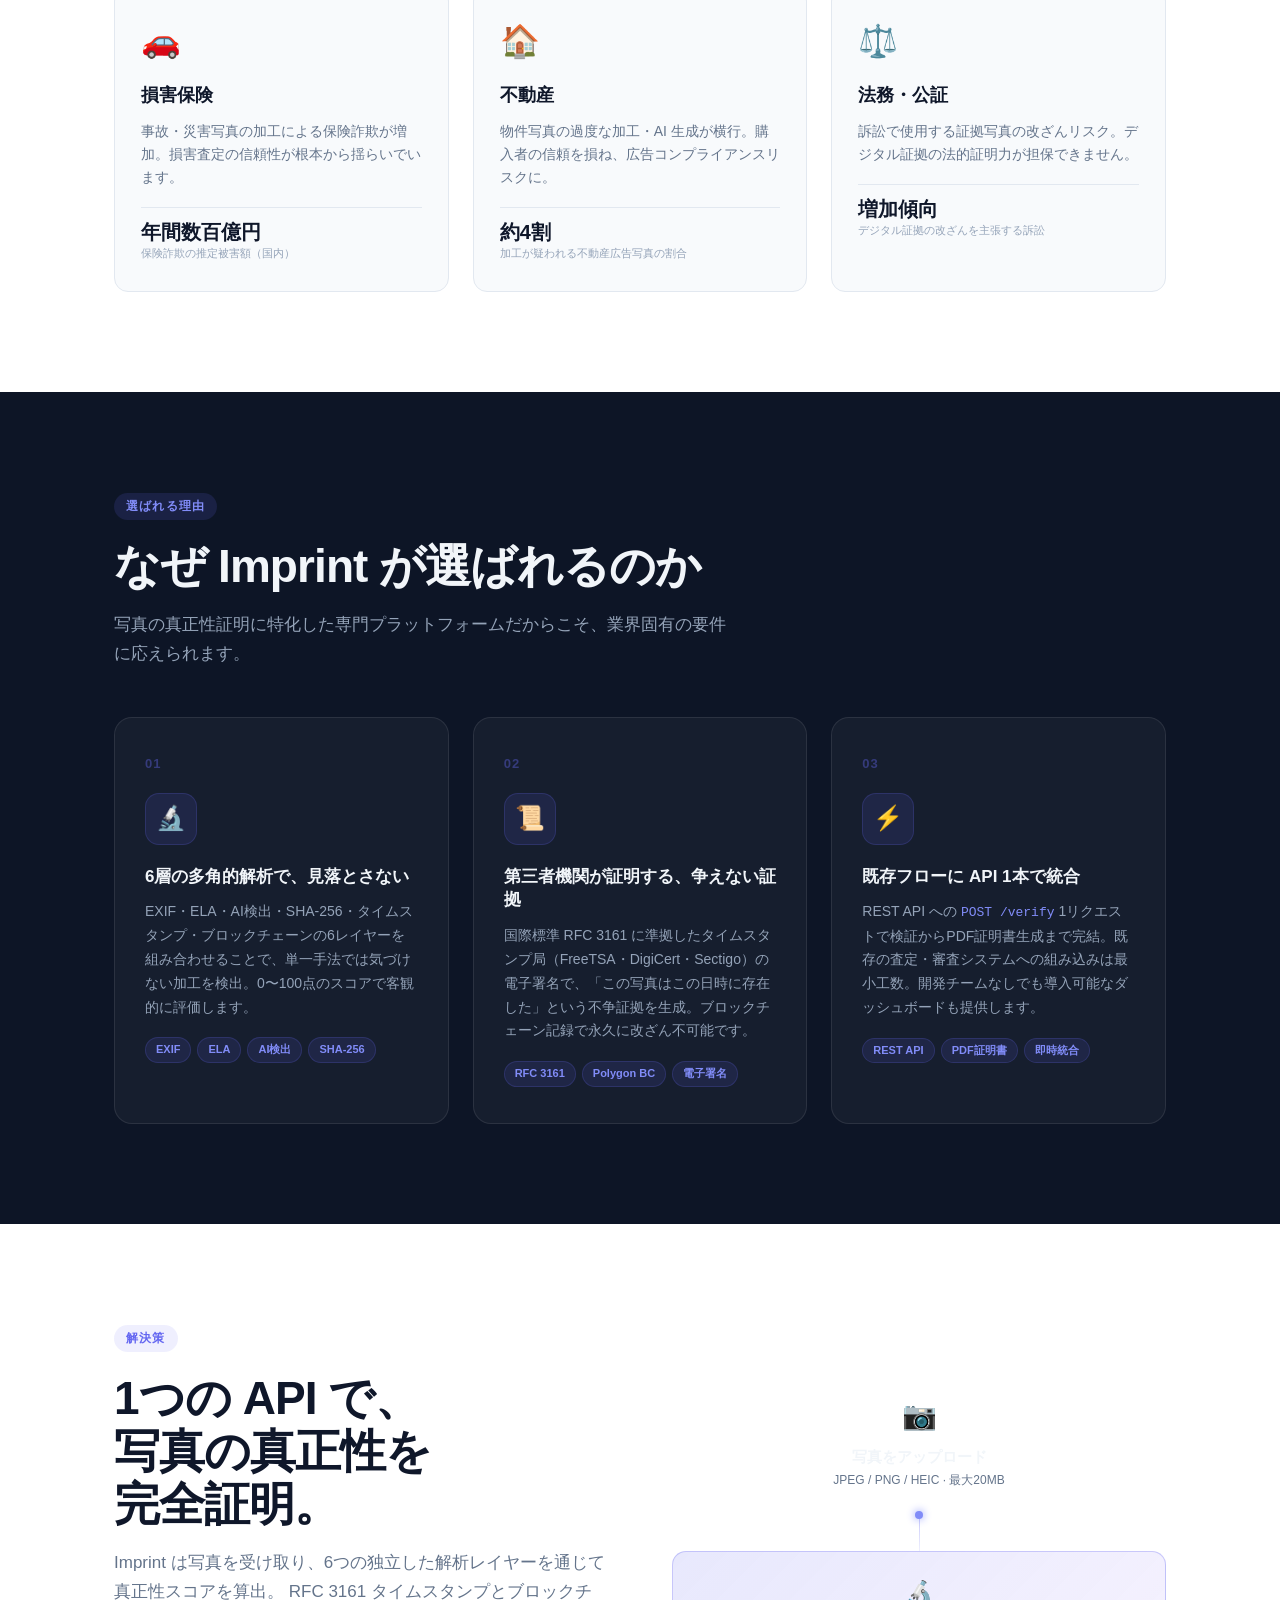
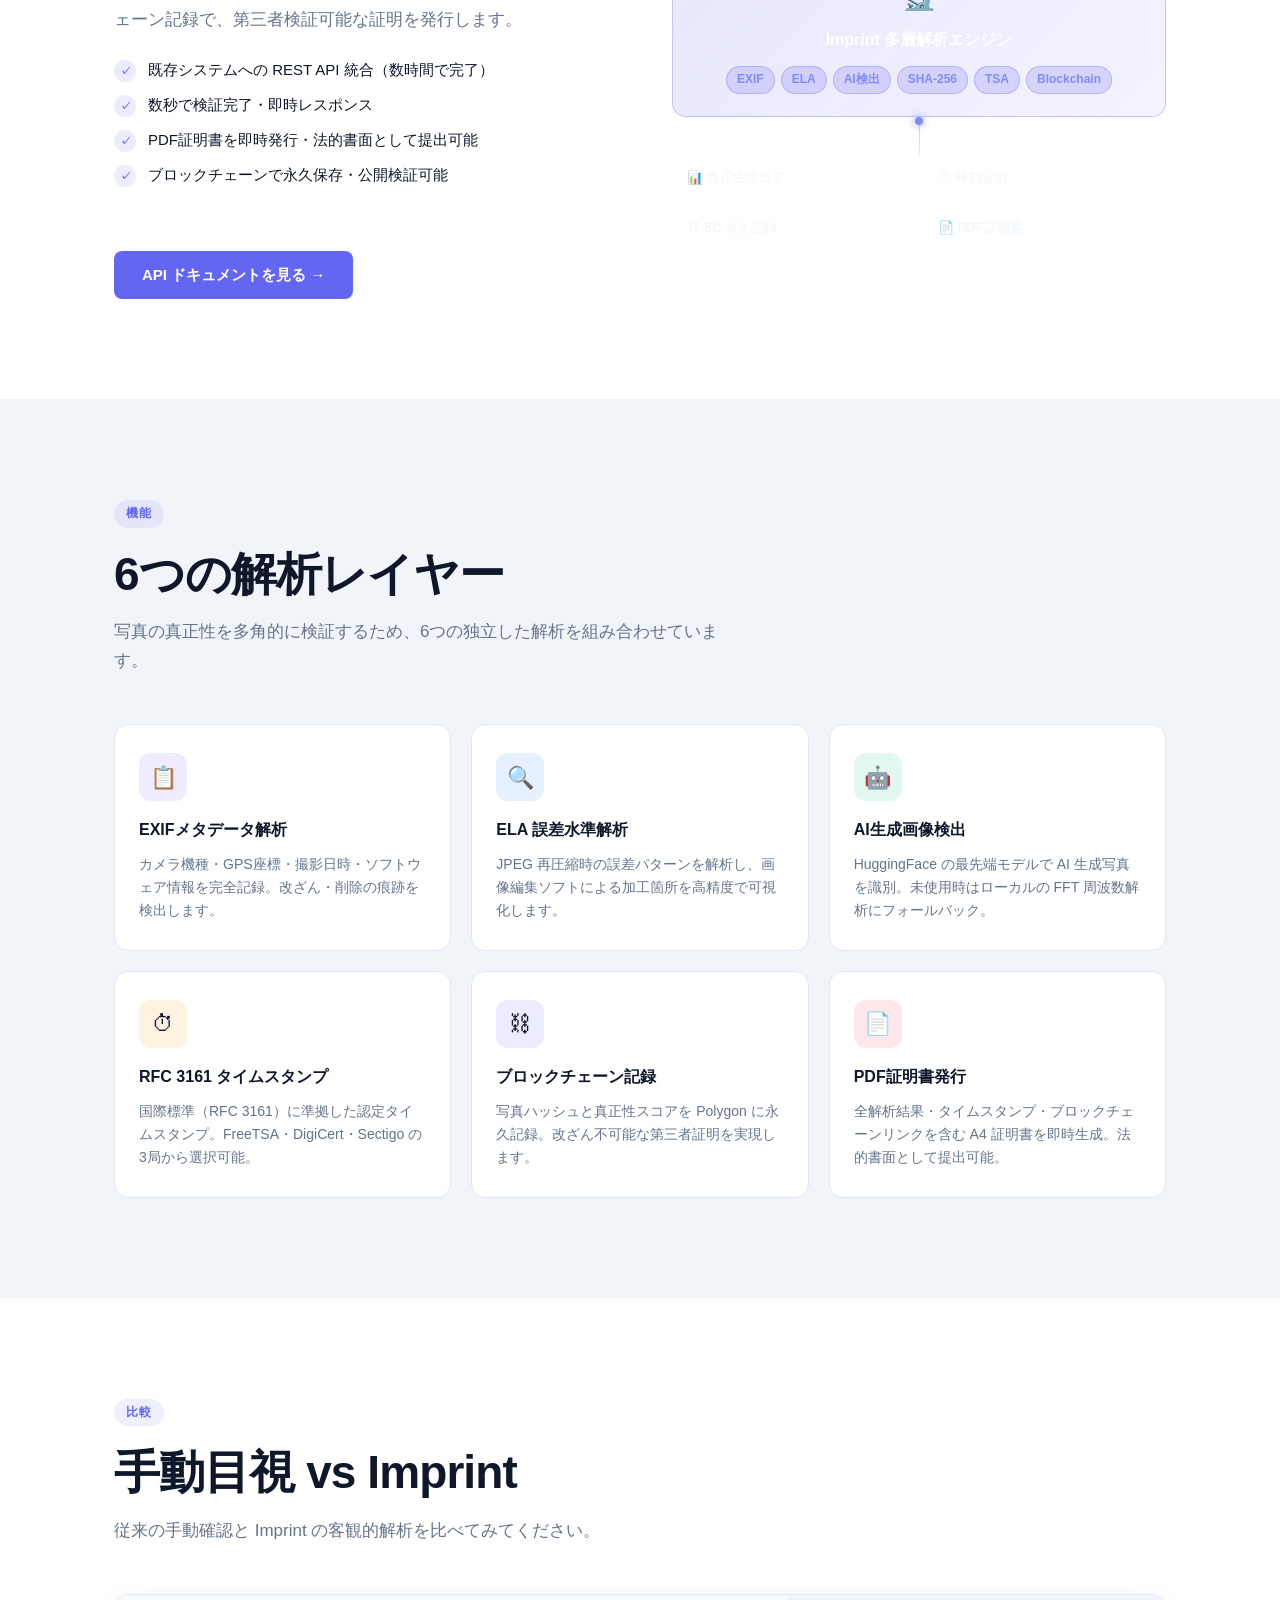
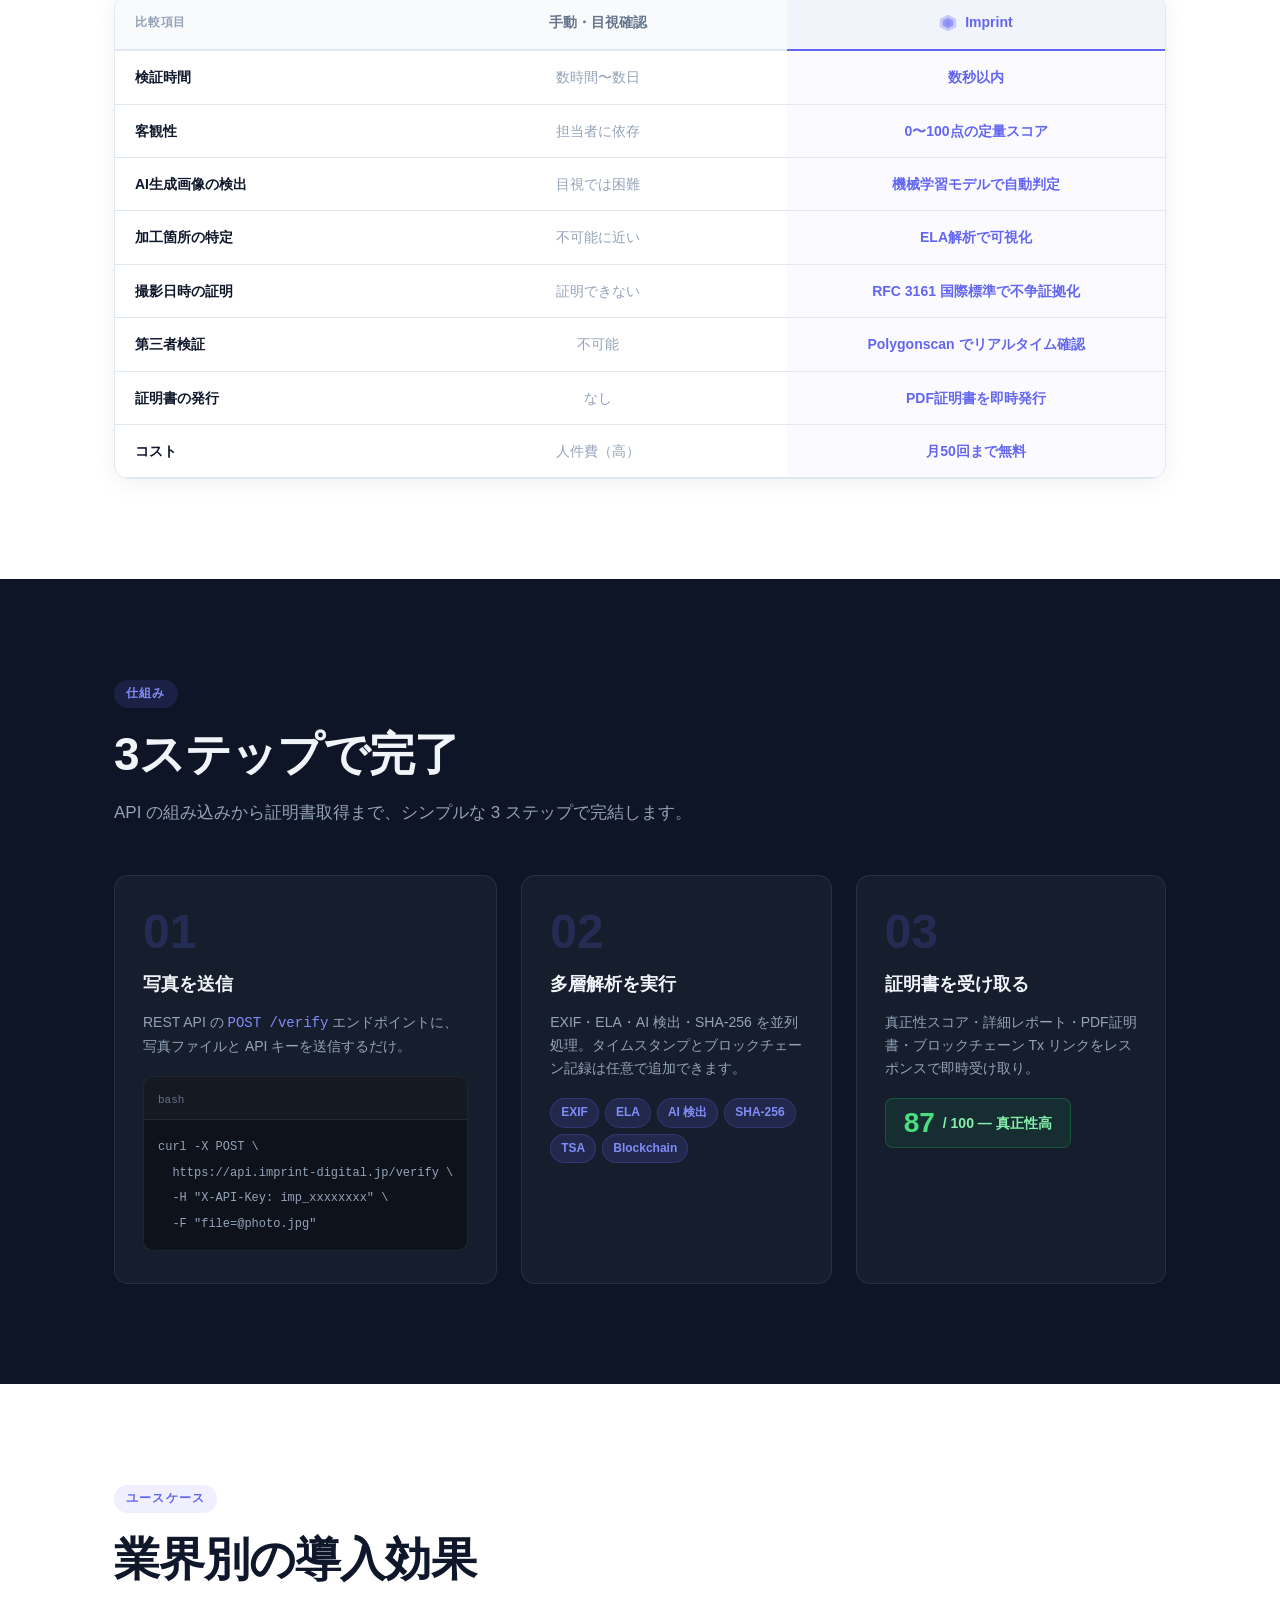
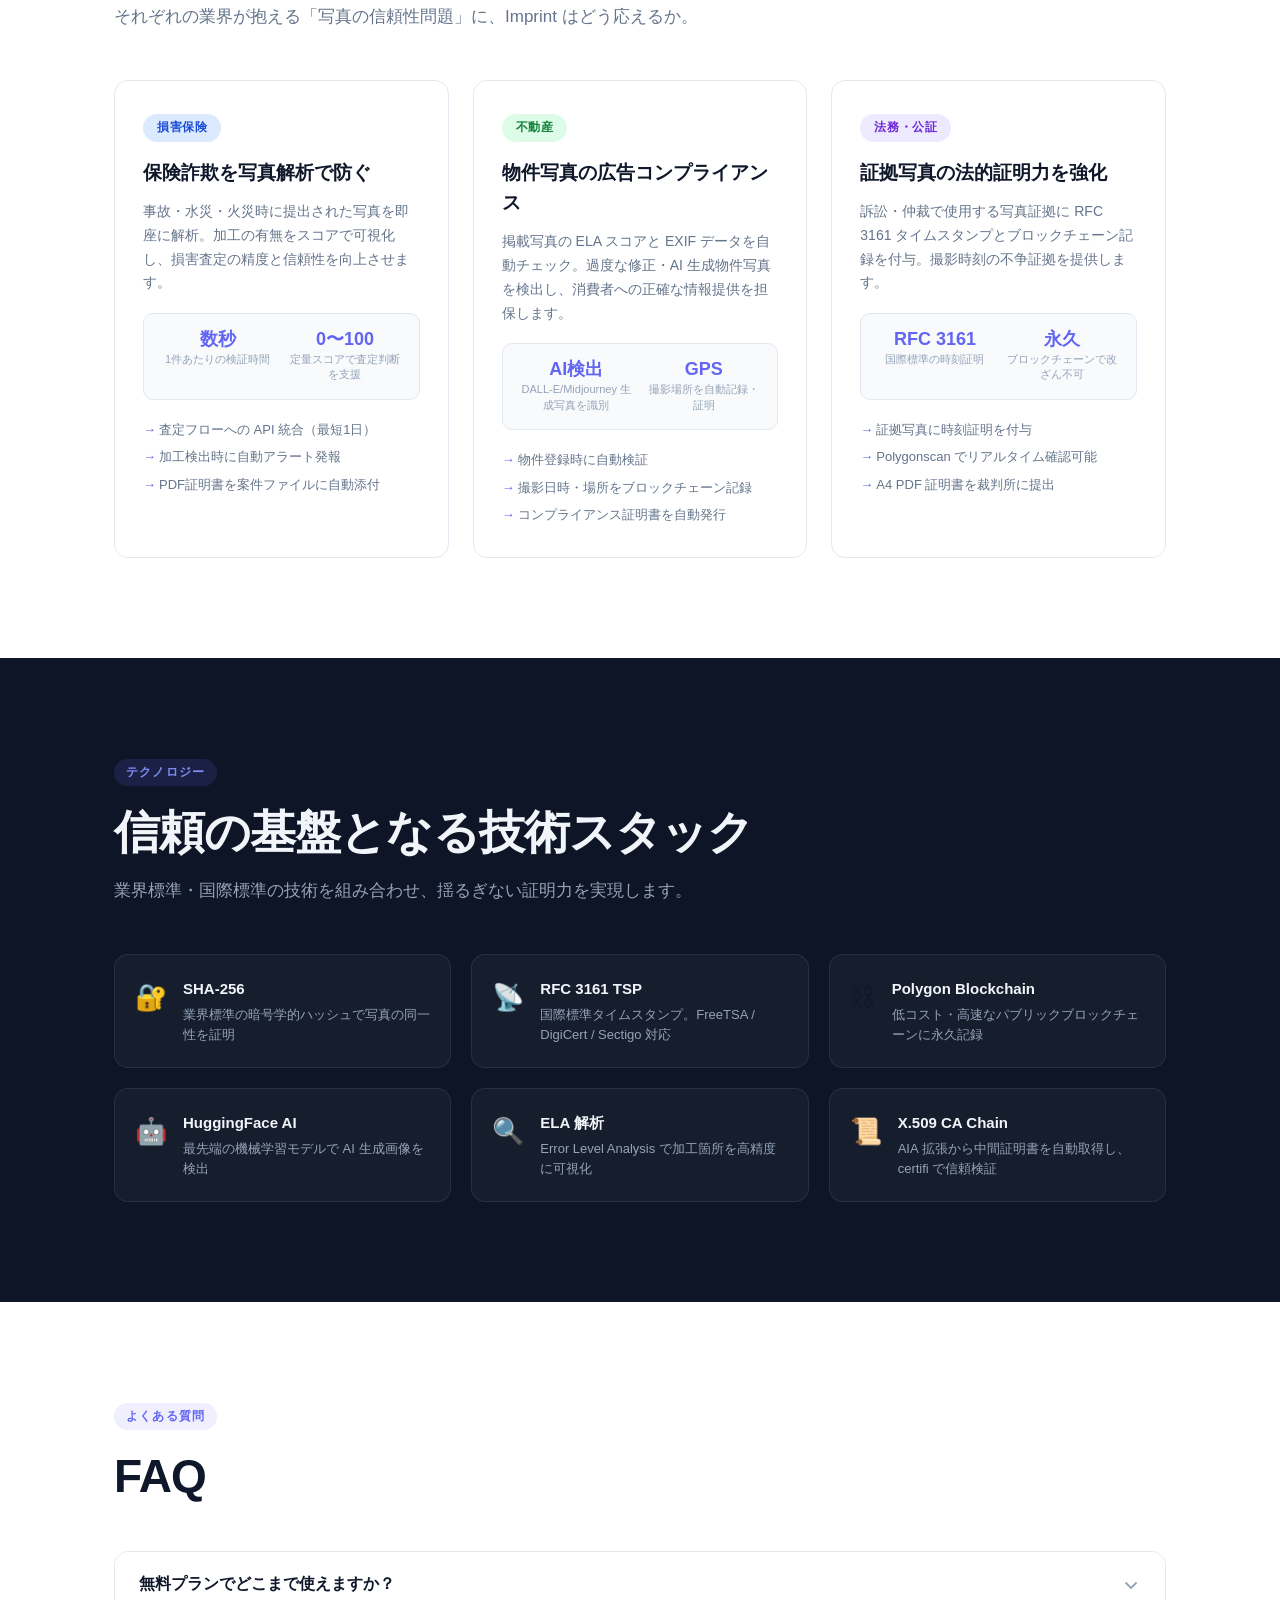
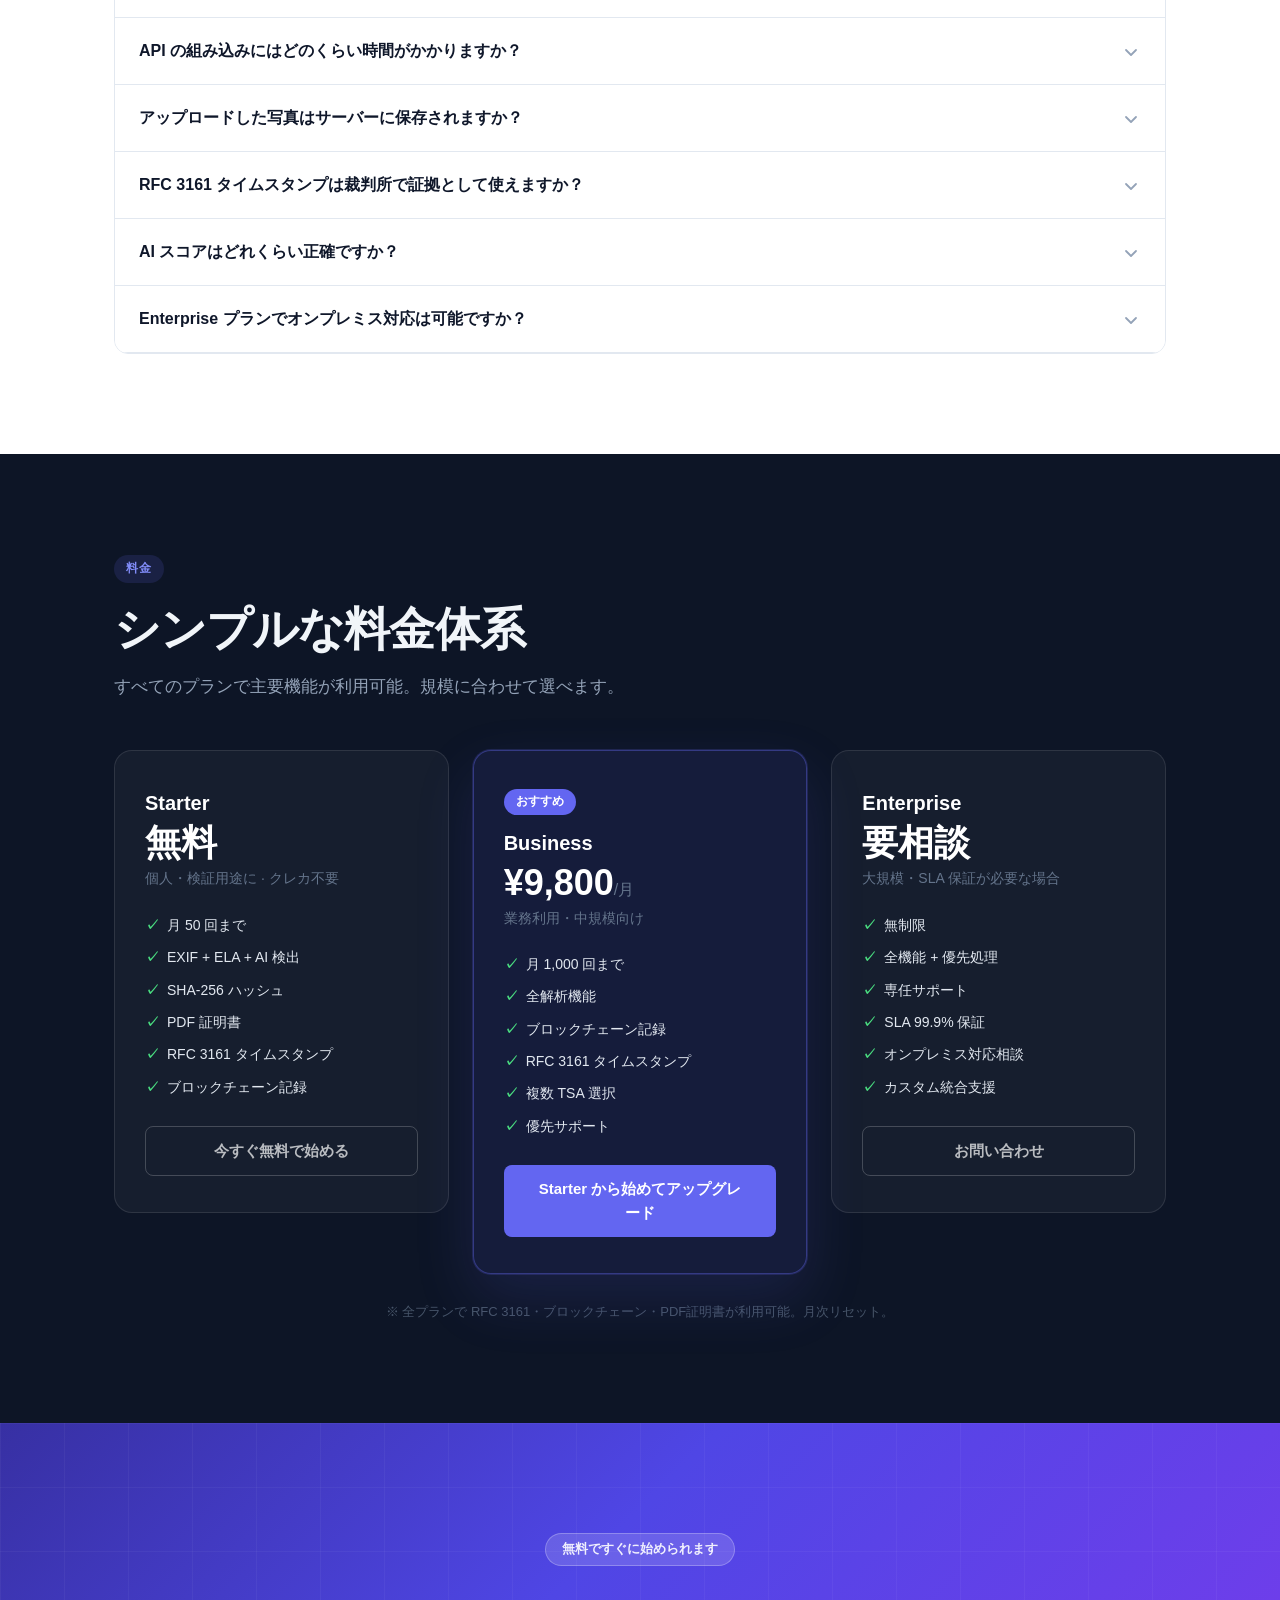
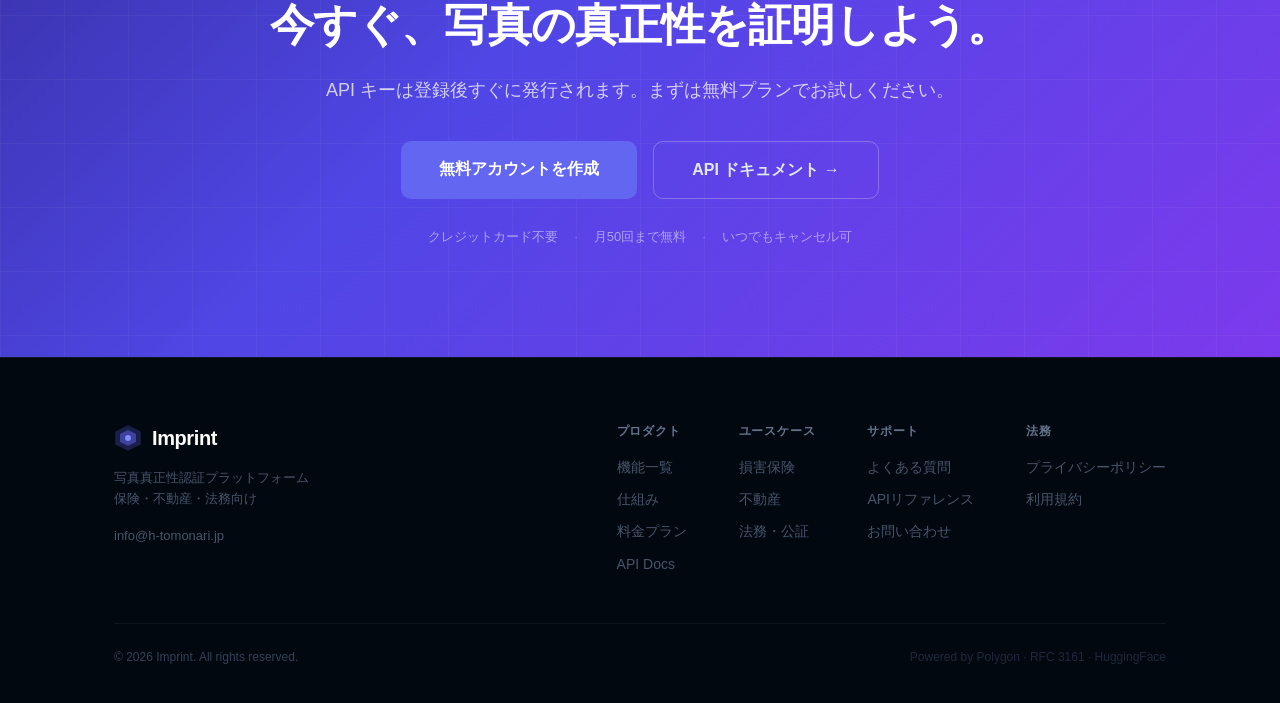
==== commit 0db0ad61: "feat(website): マーケティングサイトを全面リニューアル - 「選ばれる理由3つ」セクション追加（大型カード＋ホバーエフェクト） - 業界バッジバー（損害保険・不動産・法務など8業種）を追" ====
--- a/website/index.html
+++ b/website/index.html
@@ -3,7 +3,7 @@
 <head>
   <meta charset="UTF-8">
   <meta name="viewport" content="width=device-width, initial-scale=1.0">
-  <meta name="description" content="保険・不動産・法務向けの写真真正性認証プラットフォーム。AIとブロックチェーンで写真の無加工証明を実現。">
+  <meta name="description" content="保険・不動産・法務向けの写真真正性認証プラットフォーム。AI・ELA解析・ブロックチェーン・RFC 3161で写真が無加工であることを技術的に証明。">
   <title>Imprint — 写真真正性認証プラットフォーム</title>
   <link rel="stylesheet" href="style.css">
 </head>
@@ -13,7 +13,7 @@
   <nav class="nav" id="nav">
     <div class="nav-inner container">
       <a href="#top" class="nav-logo">
-        <svg class="logo-icon" viewBox="0 0 28 28" fill="none" xmlns="http://www.w3.org/2000/svg">
+        <svg class="logo-icon" viewBox="0 0 28 28" fill="none">
           <polygon points="14,2 26,8 26,20 14,26 2,20 2,8" fill="#6366f1" opacity=".2" stroke="#6366f1" stroke-width="1.5"/>
           <polygon points="14,6 22,10 22,18 14,22 6,18 6,10" fill="#6366f1" opacity=".4"/>
           <circle cx="14" cy="14" r="3" fill="#818cf8"/>
@@ -21,15 +21,16 @@
         <span>Imprint</span>
       </a>
       <ul class="nav-links" id="navLinks">
+        <li><a href="#reasons">選ばれる理由</a></li>
         <li><a href="#features">機能</a></li>
-        <li><a href="#usecases">導入事例</a></li>
-        <li><a href="#how">仕組み</a></li>
+        <li><a href="#usecases">ユースケース</a></li>
+        <li><a href="#faq">よくある質問</a></li>
         <li><a href="#pricing">料金</a></li>
-        <li><a href="https://imprint-api-2vlk.onrender.com/docs" target="_blank" rel="noopener">API Docs</a></li>
+        <li><a href="https://api.imprint-digital.jp/docs" target="_blank" rel="noopener">API Docs</a></li>
       </ul>
       <div class="nav-actions">
-        <a href="https://imprint-api-2vlk.onrender.com" class="btn-ghost-sm">ダッシュボード</a>
-        <a href="#pricing" class="btn-primary-sm">無料で始める</a>
+        <a href="https://api.imprint-digital.jp" class="btn-ghost-sm">ダッシュボード</a>
+        <a href="https://api.imprint-digital.jp/register" class="btn-primary-sm">無料で始める</a>
       </div>
       <button class="hamburger" id="hamburger" aria-label="メニューを開く">
         <span></span><span></span><span></span>
@@ -49,31 +50,40 @@
       <div class="hero-text">
         <div class="hero-badge">
           <span class="badge-pulse"></span>
-          写真真正性認証 × ブロックチェーン × RFC 3161
+          保険・不動産・法務 向け B2B SaaS
         </div>
         <h1 class="hero-title">
           写真の真実を、<br>
           <span class="gradient-text">技術で証明する。</span>
         </h1>
         <p class="hero-sub">
-          保険・不動産・法務が直面する「加工写真リスク」を、<br class="br-desktop">
-          AIとブロックチェーンを組み合わせた多層解析で根絶します。
+          加工写真リスクが深刻化する今、AIとブロックチェーンを組み合わせた<br class="br-desktop">
+          多層解析で「この写真は本物だ」を証明できる時代へ。
         </p>
         <div class="hero-actions">
-          <a href="#pricing" class="btn-primary btn-lg">無料で試す</a>
-          <a href="https://imprint-api-2vlk.onrender.com" class="btn-outline-light btn-lg" target="_blank" rel="noopener">
-            デモを開く <span class="arrow">→</span>
+          <a href="https://api.imprint-digital.jp/register" class="btn-primary btn-lg">無料でスタート</a>
+          <a href="https://api.imprint-digital.jp" class="btn-outline-light btn-lg" target="_blank" rel="noopener">
+            デモを試す <span class="arrow">→</span>
           </a>
         </div>
-        <div class="hero-proof">
-          <span>6層解析</span><span class="sep">·</span>
-          <span>RFC 3161 認定</span><span class="sep">·</span>
-          <span>Polygon ブロックチェーン</span><span class="sep">·</span>
-          <span>PDF証明書</span>
-        </div>
-      </div>
-
-      <!-- Floating result preview -->
+        <div class="hero-trust">
+          <div class="trust-item">
+            <svg width="15" height="15" viewBox="0 0 15 15" fill="none"><path d="M7.5 1L9.5 5.5L14 6.27L10.75 9.45L11.5 14L7.5 11.77L3.5 14L4.25 9.45L1 6.27L5.5 5.5L7.5 1Z" fill="#4ade80"/></svg>
+            カード不要・即日開始
+          </div>
+          <span class="trust-sep">·</span>
+          <div class="trust-item">
+            <svg width="15" height="15" viewBox="0 0 15 15" fill="none"><path d="M7.5 1L9.5 5.5L14 6.27L10.75 9.45L11.5 14L7.5 11.77L3.5 14L4.25 9.45L1 6.27L5.5 5.5L7.5 1Z" fill="#4ade80"/></svg>
+            RFC 3161 国際標準
+          </div>
+          <span class="trust-sep">·</span>
+          <div class="trust-item">
+            <svg width="15" height="15" viewBox="0 0 15 15" fill="none"><path d="M7.5 1L9.5 5.5L14 6.27L10.75 9.45L11.5 14L7.5 11.77L3.5 14L4.25 9.45L1 6.27L5.5 5.5L7.5 1Z" fill="#4ade80"/></svg>
+            Polygon ブロックチェーン
+          </div>
+        </div>
+      </div>
+
       <div class="hero-visual">
         <div class="preview-card">
           <div class="preview-header">
@@ -90,9 +100,7 @@
                 <svg viewBox="0 0 80 80" class="preview-svg">
                   <circle cx="40" cy="40" r="32" fill="none" stroke="rgba(255,255,255,.08)" stroke-width="6"/>
                   <circle cx="40" cy="40" r="32" fill="none" stroke="#6366f1" stroke-width="6"
-                    stroke-linecap="round"
-                    stroke-dasharray="201"
-                    stroke-dashoffset="34"
+                    stroke-linecap="round" stroke-dasharray="201" stroke-dashoffset="34"
                     transform="rotate(-90 40 40)"/>
                 </svg>
                 <div class="preview-score-center">
@@ -112,18 +120,11 @@
               <div class="pcheck ok"><span>✓</span> RFC 3161 タイムスタンプ認定済み</div>
               <div class="pcheck ok"><span>✓</span> Polygon に記録済み</div>
             </div>
-            <div class="preview-hash">
-              SHA-256: <span>a3f8c2d1e9b7…</span>
-            </div>
-          </div>
-        </div>
-        <!-- Floating badges -->
-        <div class="float-badge badge-tl">
-          <span>⛓</span> Blockchain Verified
-        </div>
-        <div class="float-badge badge-br">
-          <span>📄</span> PDF Certificate Ready
-        </div>
+            <div class="preview-hash">SHA-256: <span>a3f8c2d1e9b7…</span></div>
+          </div>
+        </div>
+        <div class="float-badge badge-tl"><span>⛓</span> Blockchain Verified</div>
+        <div class="float-badge badge-br"><span>📄</span> PDF Certificate Ready</div>
       </div>
     </div>
   </section>
@@ -143,8 +144,8 @@
         </div>
         <div class="stat-divider"></div>
         <div class="stat-item">
-          <div class="stat-num stat-text">SHA-256</div>
-          <div class="stat-label">改ざん検知</div>
+          <div class="stat-num stat-text">秒以内</div>
+          <div class="stat-label">検証レスポンス</div>
         </div>
         <div class="stat-divider"></div>
         <div class="stat-item">
@@ -154,8 +155,25 @@
         <div class="stat-divider"></div>
         <div class="stat-item">
           <div class="stat-num stat-text">Polygon</div>
-          <div class="stat-label">ブロックチェーン記録</div>
-        </div>
+          <div class="stat-label">ブロックチェーン永久記録</div>
+        </div>
+      </div>
+    </div>
+  </div>
+
+  <!-- ── Industry trust bar ── -->
+  <div class="industry-bar">
+    <div class="container">
+      <p class="industry-label">以下の業界の課題解決を支援します</p>
+      <div class="industry-pills">
+        <span>🚗 損害保険</span>
+        <span>🏠 不動産ポータル</span>
+        <span>⚖️ 法律事務所</span>
+        <span>🏥 医療・介護</span>
+        <span>🏦 金融・ファクタリング</span>
+        <span>🚢 海上保険</span>
+        <span>🔨 建設・リフォーム</span>
+        <span>🛡️ リスク管理</span>
       </div>
     </div>
   </div>
@@ -164,59 +182,111 @@
   <section class="section section-light" id="problem">
     <div class="container">
       <div class="section-label reveal">課題</div>
-      <h2 class="section-title reveal">
-        「この写真、本物ですか？」<br>に答えられていますか？
-      </h2>
-      <p class="section-sub reveal">
-        デジタル写真の加工が容易になった今、業界横断的に「写真の信頼性」が問われています。
-      </p>
+      <h2 class="section-title reveal">「この写真、本物ですか？」<br>に答えられていますか？</h2>
+      <p class="section-sub reveal">デジタル写真の加工が容易になった今、業界横断的に「写真の信頼性」が問われています。</p>
       <div class="three-grid mt-48">
         <div class="problem-card reveal">
           <div class="problem-icon">🚗</div>
           <h3>損害保険</h3>
           <p>事故・災害写真の加工による保険詐欺が増加。損害査定の信頼性が根本から揺らいでいます。</p>
+          <div class="problem-stat">
+            <span class="pstat-num">年間数百億円</span>
+            <span class="pstat-label">保険詐欺の推定被害額（国内）</span>
+          </div>
         </div>
         <div class="problem-card reveal">
           <div class="problem-icon">🏠</div>
           <h3>不動産</h3>
           <p>物件写真の過度な加工・AI 生成が横行。購入者の信頼を損ね、広告コンプライアンスリスクに。</p>
+          <div class="problem-stat">
+            <span class="pstat-num">約4割</span>
+            <span class="pstat-label">加工が疑われる不動産広告写真の割合</span>
+          </div>
         </div>
         <div class="problem-card reveal">
           <div class="problem-icon">⚖️</div>
           <h3>法務・公証</h3>
           <p>訴訟で使用する証拠写真の改ざんリスク。デジタル証拠の法的証明力が担保できません。</p>
+          <div class="problem-stat">
+            <span class="pstat-num">増加傾向</span>
+            <span class="pstat-label">デジタル証拠の改ざんを主張する訴訟</span>
+          </div>
+        </div>
+      </div>
+    </div>
+  </section>
+
+  <!-- ── Why Imprint (3つの理由) ── -->
+  <section class="section section-dark" id="reasons">
+    <div class="container">
+      <div class="section-label label-light reveal">選ばれる理由</div>
+      <h2 class="section-title title-light reveal">なぜ Imprint が選ばれるのか</h2>
+      <p class="section-sub sub-light reveal">写真の真正性証明に特化した専門プラットフォームだからこそ、業界固有の要件に応えられます。</p>
+      <div class="reasons-grid mt-48">
+        <div class="reason-card reveal">
+          <div class="reason-num">01</div>
+          <div class="reason-icon-wrap">
+            <span class="reason-icon">🔬</span>
+          </div>
+          <h3>6層の多角的解析で、見落とさない</h3>
+          <p>EXIF・ELA・AI検出・SHA-256・タイムスタンプ・ブロックチェーンの6レイヤーを組み合わせることで、単一手法では気づけない加工を検出。0〜100点のスコアで客観的に評価します。</p>
+          <div class="reason-tags">
+            <span>EXIF</span><span>ELA</span><span>AI検出</span><span>SHA-256</span>
+          </div>
+        </div>
+        <div class="reason-card reveal">
+          <div class="reason-num">02</div>
+          <div class="reason-icon-wrap">
+            <span class="reason-icon">📜</span>
+          </div>
+          <h3>第三者機関が証明する、争えない証拠</h3>
+          <p>国際標準 RFC 3161 に準拠したタイムスタンプ局（FreeTSA・DigiCert・Sectigo）の電子署名で、「この写真はこの日時に存在した」という不争証拠を生成。ブロックチェーン記録で永久に改ざん不可能です。</p>
+          <div class="reason-tags">
+            <span>RFC 3161</span><span>Polygon BC</span><span>電子署名</span>
+          </div>
+        </div>
+        <div class="reason-card reveal">
+          <div class="reason-num">03</div>
+          <div class="reason-icon-wrap">
+            <span class="reason-icon">⚡</span>
+          </div>
+          <h3>既存フローに API 1本で統合</h3>
+          <p>REST API への <code>POST /verify</code> 1リクエストで検証からPDF証明書生成まで完結。既存の査定・審査システムへの組み込みは最小工数。開発チームなしでも導入可能なダッシュボードも提供します。</p>
+          <div class="reason-tags">
+            <span>REST API</span><span>PDF証明書</span><span>即時統合</span>
+          </div>
         </div>
       </div>
     </div>
   </section>
 
   <!-- ── Solution ── -->
-  <section class="section section-dark" id="solution">
+  <section class="section section-light" id="solution">
     <div class="container">
       <div class="two-col">
         <div class="col-text reveal">
-          <div class="section-label label-light">解決策</div>
-          <h2 class="section-title title-light">
+          <div class="section-label">解決策</div>
+          <h2 class="section-title">
             1つの API で、<br>写真の真正性を<br>完全証明。
           </h2>
-          <p class="section-sub sub-light">
+          <p class="section-sub">
             Imprint は写真を受け取り、6つの独立した解析レイヤーを通じて真正性スコアを算出。
             RFC 3161 タイムスタンプとブロックチェーン記録で、第三者検証可能な証明を発行します。
           </p>
           <ul class="check-list">
-            <li>既存システムへの REST API 統合</li>
+            <li>既存システムへの REST API 統合（数時間で完了）</li>
             <li>数秒で検証完了・即時レスポンス</li>
-            <li>PDF証明書を即時発行</li>
+            <li>PDF証明書を即時発行・法的書面として提出可能</li>
             <li>ブロックチェーンで永久保存・公開検証可能</li>
           </ul>
-          <a href="https://imprint-api-2vlk.onrender.com/docs" class="btn-primary mt-32" target="_blank" rel="noopener">API ドキュメントを見る →</a>
+          <a href="https://api.imprint-digital.jp/docs" class="btn-primary mt-32" target="_blank" rel="noopener">API ドキュメントを見る →</a>
         </div>
         <div class="col-visual reveal">
           <div class="flow-diagram">
             <div class="flow-step-top">
               <div class="flow-icon-box">📷</div>
               <div class="flow-label">写真をアップロード</div>
-              <div class="flow-sublabel">JPEG / PNG / HEIC</div>
+              <div class="flow-sublabel">JPEG / PNG / HEIC · 最大20MB</div>
             </div>
             <div class="flow-connector">
               <span class="flow-line"></span>
@@ -224,10 +294,10 @@
             </div>
             <div class="flow-center-box">
               <div class="flow-center-icon">🔬</div>
-              <div class="flow-center-title">Imprint 多層解析</div>
+              <div class="flow-center-title">Imprint 多層解析エンジン</div>
               <div class="flow-tags">
                 <span>EXIF</span><span>ELA</span><span>AI検出</span>
-                <span>SHA-256</span><span>TSA</span><span>BC</span>
+                <span>SHA-256</span><span>TSA</span><span>Blockchain</span>
               </div>
             </div>
             <div class="flow-connector">
@@ -247,41 +317,39 @@
   </section>
 
   <!-- ── Features ── -->
-  <section class="section section-light" id="features">
+  <section class="section section-mid" id="features">
     <div class="container">
       <div class="section-label reveal">機能</div>
       <h2 class="section-title reveal">6つの解析レイヤー</h2>
-      <p class="section-sub reveal">
-        写真の真正性を多角的に検証するため、6つの独立した解析を組み合わせています。
-      </p>
+      <p class="section-sub reveal">写真の真正性を多角的に検証するため、6つの独立した解析を組み合わせています。</p>
       <div class="features-grid mt-48">
         <div class="feature-card reveal">
-          <div class="feat-icon">📋</div>
+          <div class="feat-icon-wrap feat-purple"><span>📋</span></div>
           <h3>EXIFメタデータ解析</h3>
           <p>カメラ機種・GPS座標・撮影日時・ソフトウェア情報を完全記録。改ざん・削除の痕跡を検出します。</p>
         </div>
         <div class="feature-card reveal">
-          <div class="feat-icon">🔍</div>
+          <div class="feat-icon-wrap feat-blue"><span>🔍</span></div>
           <h3>ELA 誤差水準解析</h3>
           <p>JPEG 再圧縮時の誤差パターンを解析し、画像編集ソフトによる加工箇所を高精度で可視化します。</p>
         </div>
         <div class="feature-card reveal">
-          <div class="feat-icon">🤖</div>
+          <div class="feat-icon-wrap feat-green"><span>🤖</span></div>
           <h3>AI生成画像検出</h3>
           <p>HuggingFace の最先端モデルで AI 生成写真を識別。未使用時はローカルの FFT 周波数解析にフォールバック。</p>
         </div>
         <div class="feature-card reveal">
-          <div class="feat-icon">⏱</div>
+          <div class="feat-icon-wrap feat-amber"><span>⏱</span></div>
           <h3>RFC 3161 タイムスタンプ</h3>
           <p>国際標準（RFC 3161）に準拠した認定タイムスタンプ。FreeTSA・DigiCert・Sectigo の3局から選択可能。</p>
         </div>
         <div class="feature-card reveal">
-          <div class="feat-icon">⛓</div>
+          <div class="feat-icon-wrap feat-indigo"><span>⛓</span></div>
           <h3>ブロックチェーン記録</h3>
           <p>写真ハッシュと真正性スコアを Polygon に永久記録。改ざん不可能な第三者証明を実現します。</p>
         </div>
         <div class="feature-card reveal">
-          <div class="feat-icon">📄</div>
+          <div class="feat-icon-wrap feat-rose"><span>📄</span></div>
           <h3>PDF証明書発行</h3>
           <p>全解析結果・タイムスタンプ・ブロックチェーンリンクを含む A4 証明書を即時生成。法的書面として提出可能。</p>
         </div>
@@ -289,11 +357,81 @@
     </div>
   </section>
 
+  <!-- ── Comparison table ── -->
+  <section class="section section-light" id="comparison">
+    <div class="container">
+      <div class="section-label reveal">比較</div>
+      <h2 class="section-title reveal">手動目視 vs Imprint</h2>
+      <p class="section-sub reveal">従来の手動確認と Imprint の客観的解析を比べてみてください。</p>
+      <div class="comparison-wrap mt-48 reveal">
+        <table class="comp-table">
+          <thead>
+            <tr>
+              <th class="comp-th-label">比較項目</th>
+              <th class="comp-th-manual">手動・目視確認</th>
+              <th class="comp-th-imprint">
+                <svg class="logo-icon" viewBox="0 0 28 28" fill="none" style="width:18px;height:18px;vertical-align:middle;margin-right:4px">
+                  <polygon points="14,2 26,8 26,20 14,26 2,20 2,8" fill="#6366f1" opacity=".3" stroke="#6366f1" stroke-width="1.5"/>
+                  <polygon points="14,6 22,10 22,18 14,22 6,18 6,10" fill="#6366f1" opacity=".5"/>
+                  <circle cx="14" cy="14" r="3" fill="#818cf8"/>
+                </svg>
+                Imprint
+              </th>
+            </tr>
+          </thead>
+          <tbody>
+            <tr>
+              <td class="comp-item">検証時間</td>
+              <td class="comp-manual">数時間〜数日</td>
+              <td class="comp-imprint comp-win">数秒以内</td>
+            </tr>
+            <tr>
+              <td class="comp-item">客観性</td>
+              <td class="comp-manual">担当者に依存</td>
+              <td class="comp-imprint comp-win">0〜100点の定量スコア</td>
+            </tr>
+            <tr>
+              <td class="comp-item">AI生成画像の検出</td>
+              <td class="comp-manual">目視では困難</td>
+              <td class="comp-imprint comp-win">機械学習モデルで自動判定</td>
+            </tr>
+            <tr>
+              <td class="comp-item">加工箇所の特定</td>
+              <td class="comp-manual">不可能に近い</td>
+              <td class="comp-imprint comp-win">ELA解析で可視化</td>
+            </tr>
+            <tr>
+              <td class="comp-item">撮影日時の証明</td>
+              <td class="comp-manual">証明できない</td>
+              <td class="comp-imprint comp-win">RFC 3161 国際標準で不争証拠化</td>
+            </tr>
+            <tr>
+              <td class="comp-item">第三者検証</td>
+              <td class="comp-manual">不可能</td>
+              <td class="comp-imprint comp-win">Polygonscan でリアルタイム確認</td>
+            </tr>
+            <tr>
+              <td class="comp-item">証明書の発行</td>
+              <td class="comp-manual">なし</td>
+              <td class="comp-imprint comp-win">PDF証明書を即時発行</td>
+            </tr>
+            <tr>
+              <td class="comp-item">コスト</td>
+              <td class="comp-manual">人件費（高）</td>
+              <td class="comp-imprint comp-win">月50回まで無料</td>
+            </tr>
+          </tbody>
+        </table>
+      </div>
+    </div>
+  </section>
+
   <!-- ── How it works ── -->
   <section class="section section-dark" id="how">
     <div class="container">
       <div class="section-label label-light reveal">仕組み</div>
       <h2 class="section-title title-light reveal">3ステップで完了</h2>
+      <p class="section-sub sub-light reveal">API の組み込みから証明書取得まで、シンプルな 3 ステップで完結します。</p>
       <div class="steps-grid mt-48">
         <div class="step-card reveal">
           <div class="step-num">01</div>
@@ -301,7 +439,8 @@
           <p>REST API の <code>POST /verify</code> エンドポイントに、写真ファイルと API キーを送信するだけ。</p>
           <div class="code-block">
             <div class="code-header"><span class="code-lang">bash</span></div>
-            <pre><code>curl -X POST https://api.imprint.jp/verify \
+            <pre><code>curl -X POST \
+  https://api.imprint-digital.jp/verify \
   -H "X-API-Key: imp_xxxxxxxx" \
   -F "file=@photo.jpg"</code></pre>
           </div>
@@ -330,29 +469,44 @@
   <!-- ── Use cases ── -->
   <section class="section section-light" id="usecases">
     <div class="container">
-      <div class="section-label reveal">導入事例</div>
-      <h2 class="section-title reveal">業界別ユースケース</h2>
+      <div class="section-label reveal">ユースケース</div>
+      <h2 class="section-title reveal">業界別の導入効果</h2>
+      <p class="section-sub reveal">それぞれの業界が抱える「写真の信頼性問題」に、Imprint はどう応えるか。</p>
       <div class="three-grid mt-48">
         <div class="usecase-card reveal">
           <div class="uc-tag tag-blue">損害保険</div>
           <h3>保険詐欺を写真解析で防ぐ</h3>
-          <p>
-            事故・水災・火災時に提出された写真を即座に解析。加工の有無をスコアで可視化し、
-            損害査定の精度と信頼性を向上させます。
-          </p>
+          <p>事故・水災・火災時に提出された写真を即座に解析。加工の有無をスコアで可視化し、損害査定の精度と信頼性を向上させます。</p>
+          <div class="uc-metrics">
+            <div class="uc-metric">
+              <div class="ucm-num">数秒</div>
+              <div class="ucm-label">1件あたりの検証時間</div>
+            </div>
+            <div class="uc-metric">
+              <div class="ucm-num">0〜100</div>
+              <div class="ucm-label">定量スコアで査定判断を支援</div>
+            </div>
+          </div>
           <ul class="uc-list">
-            <li>査定フローへの API 統合</li>
-            <li>加工検出でアラート発報</li>
-            <li>証明書を案件ファイルに自動添付</li>
+            <li>査定フローへの API 統合（最短1日）</li>
+            <li>加工検出時に自動アラート発報</li>
+            <li>PDF証明書を案件ファイルに自動添付</li>
           </ul>
         </div>
         <div class="usecase-card reveal">
           <div class="uc-tag tag-green">不動産</div>
           <h3>物件写真の広告コンプライアンス</h3>
-          <p>
-            掲載写真の ELA スコアと EXIF データを自動チェック。過度な修正・AI 生成物件写真を検出し、
-            消費者への正確な情報提供を担保します。
-          </p>
+          <p>掲載写真の ELA スコアと EXIF データを自動チェック。過度な修正・AI 生成物件写真を検出し、消費者への正確な情報提供を担保します。</p>
+          <div class="uc-metrics">
+            <div class="uc-metric">
+              <div class="ucm-num">AI検出</div>
+              <div class="ucm-label">DALL-E/Midjourney 生成写真を識別</div>
+            </div>
+            <div class="uc-metric">
+              <div class="ucm-num">GPS</div>
+              <div class="ucm-label">撮影場所を自動記録・証明</div>
+            </div>
+          </div>
           <ul class="uc-list">
             <li>物件登録時に自動検証</li>
             <li>撮影日時・場所をブロックチェーン記録</li>
@@ -362,13 +516,20 @@
         <div class="usecase-card reveal">
           <div class="uc-tag tag-purple">法務・公証</div>
           <h3>証拠写真の法的証明力を強化</h3>
-          <p>
-            訴訟・仲裁で使用する写真証拠に RFC 3161 タイムスタンプとブロックチェーン記録を付与。
-            撮影時刻の不争証拠を提供します。
-          </p>
+          <p>訴訟・仲裁で使用する写真証拠に RFC 3161 タイムスタンプとブロックチェーン記録を付与。撮影時刻の不争証拠を提供します。</p>
+          <div class="uc-metrics">
+            <div class="uc-metric">
+              <div class="ucm-num">RFC 3161</div>
+              <div class="ucm-label">国際標準の時刻証明</div>
+            </div>
+            <div class="uc-metric">
+              <div class="ucm-num">永久</div>
+              <div class="ucm-label">ブロックチェーンで改ざん不可</div>
+            </div>
+          </div>
           <ul class="uc-list">
             <li>証拠写真に時刻証明を付与</li>
-            <li>Polygonscan でリアルタイム確認</li>
+            <li>Polygonscan でリアルタイム確認可能</li>
             <li>A4 PDF 証明書を裁判所に提出</li>
           </ul>
         </div>
@@ -377,10 +538,11 @@
   </section>
 
   <!-- ── Technology ── -->
-  <section class="section section-mid" id="technology">
-    <div class="container">
-      <div class="section-label reveal">テクノロジー</div>
-      <h2 class="section-title reveal">信頼の基盤となる技術スタック</h2>
+  <section class="section section-dark" id="technology">
+    <div class="container">
+      <div class="section-label label-light reveal">テクノロジー</div>
+      <h2 class="section-title title-light reveal">信頼の基盤となる技術スタック</h2>
+      <p class="section-sub sub-light reveal">業界標準・国際標準の技術を組み合わせ、揺るぎない証明力を実現します。</p>
       <div class="tech-grid mt-48">
         <div class="tech-item reveal">
           <div class="tech-ico">🔐</div>
@@ -422,6 +584,70 @@
           <div class="tech-info">
             <div class="tech-name">X.509 CA Chain</div>
             <div class="tech-desc">AIA 拡張から中間証明書を自動取得し、certifi で信頼検証</div>
+          </div>
+        </div>
+      </div>
+    </div>
+  </section>
+
+  <!-- ── FAQ ── -->
+  <section class="section section-light" id="faq">
+    <div class="container">
+      <div class="section-label reveal">よくある質問</div>
+      <h2 class="section-title reveal">FAQ</h2>
+      <div class="faq-list mt-48">
+        <div class="faq-item reveal">
+          <button class="faq-q" aria-expanded="false">
+            <span>無料プランでどこまで使えますか？</span>
+            <svg class="faq-icon" viewBox="0 0 20 20" fill="none"><path d="M5 8L10 13L15 8" stroke="currentColor" stroke-width="1.8" stroke-linecap="round" stroke-linejoin="round"/></svg>
+          </button>
+          <div class="faq-a">
+            <p>Starter（無料）プランでは、月50回まで EXIF解析・ELA解析・AI生成検出・SHA-256ハッシュ・PDF証明書の全機能が利用できます。RFC 3161 タイムスタンプとブロックチェーン記録も含まれます。</p>
+          </div>
+        </div>
+        <div class="faq-item reveal">
+          <button class="faq-q" aria-expanded="false">
+            <span>API の組み込みにはどのくらい時間がかかりますか？</span>
+            <svg class="faq-icon" viewBox="0 0 20 20" fill="none"><path d="M5 8L10 13L15 8" stroke="currentColor" stroke-width="1.8" stroke-linecap="round" stroke-linejoin="round"/></svg>
+          </button>
+          <div class="faq-a">
+            <p>シンプルな REST API（multipart/form-data）のため、一般的な開発者であれば数時間で統合可能です。API ドキュメントと curl サンプルを提供しています。</p>
+          </div>
+        </div>
+        <div class="faq-item reveal">
+          <button class="faq-q" aria-expanded="false">
+            <span>アップロードした写真はサーバーに保存されますか？</span>
+            <svg class="faq-icon" viewBox="0 0 20 20" fill="none"><path d="M5 8L10 13L15 8" stroke="currentColor" stroke-width="1.8" stroke-linecap="round" stroke-linejoin="round"/></svg>
+          </button>
+          <div class="faq-a">
+            <p>写真の実データはサーバーに保存されません。保存されるのは SHA-256 ハッシュ値・EXIF要約・タイムスタンプトークン・ブロックチェーントランザクション情報のみです。個人情報保護の観点から、元画像は処理後に即時破棄します。</p>
+          </div>
+        </div>
+        <div class="faq-item reveal">
+          <button class="faq-q" aria-expanded="false">
+            <span>RFC 3161 タイムスタンプは裁判所で証拠として使えますか？</span>
+            <svg class="faq-icon" viewBox="0 0 20 20" fill="none"><path d="M5 8L10 13L15 8" stroke="currentColor" stroke-width="1.8" stroke-linecap="round" stroke-linejoin="round"/></svg>
+          </button>
+          <div class="faq-a">
+            <p>RFC 3161 は国際標準（IETF）の電子タイムスタンプ規格で、認定 TSA（タイムスタンプ局）の電子署名が付与されます。日本の電子帳簿保存法にも対応した形式です。ただし法的有効性は状況により異なるため、重要な案件では法律の専門家へのご相談をお勧めします。</p>
+          </div>
+        </div>
+        <div class="faq-item reveal">
+          <button class="faq-q" aria-expanded="false">
+            <span>AI スコアはどれくらい正確ですか？</span>
+            <svg class="faq-icon" viewBox="0 0 20 20" fill="none"><path d="M5 8L10 13L15 8" stroke="currentColor" stroke-width="1.8" stroke-linecap="round" stroke-linejoin="round"/></svg>
+          </button>
+          <div class="faq-a">
+            <p>HuggingFace API を使用する場合、最先端の AI 生成検出モデルを適用します。ただし AI 検出技術は生成モデルの進化に伴い精度が変化します。Imprint のスコアはあくまで参考指標であり、他の解析レイヤー（EXIF・ELA）と組み合わせて判断されることをお勧めします。</p>
+          </div>
+        </div>
+        <div class="faq-item reveal">
+          <button class="faq-q" aria-expanded="false">
+            <span>Enterprise プランでオンプレミス対応は可能ですか？</span>
+            <svg class="faq-icon" viewBox="0 0 20 20" fill="none"><path d="M5 8L10 13L15 8" stroke="currentColor" stroke-width="1.8" stroke-linecap="round" stroke-linejoin="round"/></svg>
+          </button>
+          <div class="faq-a">
+            <p>Enterprise プランではオンプレミス対応・プライベートクラウドへのデプロイについてもご相談を承ります。セキュリティポリシーや規制要件に応じたカスタム構成が可能です。お問い合わせフォームよりご連絡ください。</p>
           </div>
         </div>
       </div>
@@ -438,19 +664,19 @@
         <div class="pricing-card reveal">
           <div class="plan-name">Starter</div>
           <div class="plan-price">無料</div>
-          <div class="plan-desc">個人・検証用途に</div>
+          <div class="plan-desc">個人・検証用途に · クレカ不要</div>
           <ul class="plan-features">
             <li class="ok">月 50 回まで</li>
             <li class="ok">EXIF + ELA + AI 検出</li>
             <li class="ok">SHA-256 ハッシュ</li>
             <li class="ok">PDF 証明書</li>
-            <li class="no">ブロックチェーン記録</li>
-            <li class="no">RFC 3161 タイムスタンプ</li>
+            <li class="ok">RFC 3161 タイムスタンプ</li>
+            <li class="ok">ブロックチェーン記録</li>
           </ul>
-          <a href="#" class="btn-outline-light plan-btn">今すぐ開始</a>
+          <a href="https://api.imprint-digital.jp/register" class="btn-outline-light plan-btn">今すぐ無料で始める</a>
         </div>
         <div class="pricing-card pricing-featured reveal">
-          <div class="plan-badge-top">人気</div>
+          <div class="plan-badge-top">おすすめ</div>
           <div class="plan-name">Business</div>
           <div class="plan-price">¥9,800<span class="plan-per">/月</span></div>
           <div class="plan-desc">業務利用・中規模向け</div>
@@ -460,9 +686,9 @@
             <li class="ok">ブロックチェーン記録</li>
             <li class="ok">RFC 3161 タイムスタンプ</li>
             <li class="ok">複数 TSA 選択</li>
-            <li class="ok">API キー複数発行</li>
+            <li class="ok">優先サポート</li>
           </ul>
-          <a href="#" class="btn-primary plan-btn">14日間無料トライアル</a>
+          <a href="https://api.imprint-digital.jp/register" class="btn-primary plan-btn">Starter から始めてアップグレード</a>
         </div>
         <div class="pricing-card reveal">
           <div class="plan-name">Enterprise</div>
@@ -479,6 +705,7 @@
           <a href="mailto:info@h-tomonari.jp" class="btn-outline-light plan-btn">お問い合わせ</a>
         </div>
       </div>
+      <p class="pricing-note reveal">※ 全プランで RFC 3161・ブロックチェーン・PDF証明書が利用可能。月次リセット。</p>
     </div>
   </section>
 
@@ -487,11 +714,19 @@
     <div class="cta-bg"></div>
     <div class="container">
       <div class="cta-inner reveal">
+        <div class="cta-badge">無料ですぐに始められます</div>
         <h2>今すぐ、写真の真正性を証明しよう。</h2>
-        <p>API キーは 5 分で取得できます。まずは無料プランでお試しください。</p>
+        <p>API キーは登録後すぐに発行されます。まずは無料プランでお試しください。</p>
         <div class="cta-actions">
-          <a href="https://imprint-api-2vlk.onrender.com" class="btn-primary btn-lg" target="_blank" rel="noopener">ダッシュボードを開く</a>
-          <a href="https://imprint-api-2vlk.onrender.com/docs" class="btn-outline-light btn-lg" target="_blank" rel="noopener">API ドキュメント →</a>
+          <a href="https://api.imprint-digital.jp/register" class="btn-primary btn-lg">無料アカウントを作成</a>
+          <a href="https://api.imprint-digital.jp/docs" class="btn-outline-light btn-lg" target="_blank" rel="noopener">API ドキュメント →</a>
+        </div>
+        <div class="cta-trust">
+          <span>クレジットカード不要</span>
+          <span class="cta-sep">·</span>
+          <span>月50回まで無料</span>
+          <span class="cta-sep">·</span>
+          <span>いつでもキャンセル可</span>
         </div>
       </div>
     </div>
@@ -511,14 +746,15 @@
             <span>Imprint</span>
           </a>
           <p class="footer-tagline">写真真正性認証プラットフォーム<br>保険・不動産・法務向け</p>
+          <a href="mailto:info@h-tomonari.jp" class="footer-contact">info@h-tomonari.jp</a>
         </div>
         <div class="footer-links">
           <div class="footer-col">
             <div class="footer-col-title">プロダクト</div>
-            <a href="#features">機能</a>
+            <a href="#features">機能一覧</a>
             <a href="#how">仕組み</a>
-            <a href="#pricing">料金</a>
-            <a href="https://imprint-api-2vlk.onrender.com/docs" target="_blank" rel="noopener">API Docs</a>
+            <a href="#pricing">料金プラン</a>
+            <a href="https://api.imprint-digital.jp/docs" target="_blank" rel="noopener">API Docs</a>
           </div>
           <div class="footer-col">
             <div class="footer-col-title">ユースケース</div>
@@ -527,8 +763,13 @@
             <a href="#usecases">法務・公証</a>
           </div>
           <div class="footer-col">
-            <div class="footer-col-title">会社</div>
+            <div class="footer-col-title">サポート</div>
+            <a href="#faq">よくある質問</a>
+            <a href="https://api.imprint-digital.jp/docs" target="_blank" rel="noopener">APIリファレンス</a>
             <a href="mailto:info@h-tomonari.jp">お問い合わせ</a>
+          </div>
+          <div class="footer-col">
+            <div class="footer-col-title">法務</div>
             <a href="#">プライバシーポリシー</a>
             <a href="#">利用規約</a>
           </div>
--- a/website/style.css
+++ b/website/style.css
@@ -26,9 +26,7 @@
 }
 
 *, *::before, *::after { box-sizing: border-box; margin: 0; padding: 0; }
-
 html { scroll-behavior: smooth; font-size: 16px; }
-
 body {
   font-family: var(--font);
   background: var(--light);
@@ -36,7 +34,6 @@
   line-height: 1.6;
   overflow-x: hidden;
 }
-
 a { text-decoration: none; color: inherit; }
 ul { list-style: none; }
 img { display: block; max-width: 100%; }
@@ -52,10 +49,7 @@
   transform: translateY(28px);
   transition: opacity .6s ease, transform .6s ease;
 }
-.reveal.visible {
-  opacity: 1;
-  transform: none;
-}
+.reveal.visible { opacity: 1; transform: none; }
 
 /* ── Buttons ── */
 .btn-primary {
@@ -66,11 +60,15 @@
   border-radius: 8px;
   font-weight: 600;
   font-size: 15px;
-  transition: background .2s, transform .15s;
-}
-.btn-primary:hover { background: var(--indigo-dk); transform: translateY(-1px); }
-
-.btn-primary.btn-lg { padding: 14px 36px; font-size: 16px; border-radius: 10px; }
+  transition: background .2s, transform .15s, box-shadow .2s;
+}
+.btn-primary:hover {
+  background: var(--indigo-dk);
+  transform: translateY(-2px);
+  box-shadow: 0 8px 24px rgba(99,102,241,.35);
+}
+.btn-primary.btn-lg { padding: 15px 38px; font-size: 16px; border-radius: 10px; }
+
 .btn-primary-sm {
   display: inline-block;
   background: var(--indigo);
@@ -79,9 +77,9 @@
   border-radius: 7px;
   font-weight: 600;
   font-size: 14px;
-  transition: background .2s;
-}
-.btn-primary-sm:hover { background: var(--indigo-dk); }
+  transition: background .2s, transform .1s;
+}
+.btn-primary-sm:hover { background: var(--indigo-dk); transform: translateY(-1px); }
 
 .btn-ghost-sm {
   display: inline-block;
@@ -105,13 +103,10 @@
   transition: border-color .2s, background .2s, color .2s;
 }
 .btn-outline-light:hover { border-color: rgba(255,255,255,.6); background: rgba(255,255,255,.08); color: #fff; }
-.btn-outline-light.btn-lg { padding: 14px 36px; font-size: 16px; border-radius: 10px; }
+.btn-outline-light.btn-lg { padding: 15px 38px; font-size: 16px; border-radius: 10px; }
 
 .plan-btn { display: block; text-align: center; margin-top: 28px; }
-.btn-outline-light.plan-btn {
-  color: rgba(255,255,255,.7);
-  border-color: rgba(255,255,255,.2);
-}
+.btn-outline-light.plan-btn { color: rgba(255,255,255,.7); border-color: rgba(255,255,255,.2); }
 .btn-outline-light.plan-btn:hover { color: #fff; border-color: rgba(255,255,255,.5); }
 
 /* ── Navigation ── */
@@ -130,9 +125,8 @@
   display: flex;
   align-items: center;
   height: 64px;
-  gap: 32px;
-}
-
+  gap: 28px;
+}
 .nav-logo {
   display: flex;
   align-items: center;
@@ -144,15 +138,10 @@
   flex-shrink: 0;
 }
 .logo-icon { width: 28px; height: 28px; }
-
-.nav-links {
-  display: flex;
-  gap: 4px;
-  flex: 1;
-}
+.nav-links { display: flex; gap: 2px; flex: 1; }
 .nav-links li a {
   display: inline-block;
-  padding: 7px 14px;
+  padding: 7px 13px;
   color: #94a3b8;
   font-size: 14px;
   font-weight: 500;
@@ -160,13 +149,7 @@
   transition: color .2s, background .2s;
 }
 .nav-links li a:hover { color: #fff; background: rgba(255,255,255,.07); }
-
-.nav-actions {
-  display: flex;
-  align-items: center;
-  gap: 8px;
-  margin-left: auto;
-}
+.nav-actions { display: flex; align-items: center; gap: 8px; margin-left: auto; }
 
 .hamburger {
   display: none;
@@ -200,7 +183,6 @@
   padding: 120px 0 80px;
   overflow: hidden;
 }
-
 .hero-bg { position: absolute; inset: 0; pointer-events: none; }
 
 .grid-overlay {
@@ -211,13 +193,7 @@
   background-size: 64px 64px;
   mask-image: radial-gradient(ellipse 80% 80% at 50% 50%, black 40%, transparent 100%);
 }
-
-.orb {
-  position: absolute;
-  border-radius: 50%;
-  filter: blur(80px);
-  opacity: .35;
-}
+.orb { position: absolute; border-radius: 50%; filter: blur(80px); opacity: .35; }
 .orb-1 {
   width: 600px; height: 600px;
   background: radial-gradient(circle, #4f46e5 0%, transparent 70%);
@@ -236,7 +212,6 @@
   top: 40%; right: 5%;
   animation: float1 18s ease-in-out infinite reverse;
 }
-
 @keyframes float1 {
   0%, 100% { transform: translate(0, 0); }
   33% { transform: translate(40px, -30px); }
@@ -249,14 +224,12 @@
 }
 
 .hero-inner {
-  position: relative;
-  z-index: 1;
+  position: relative; z-index: 1;
   display: grid;
   grid-template-columns: 1fr 1fr;
   gap: 60px;
   align-items: center;
 }
-
 .hero-badge {
   display: inline-flex;
   align-items: center;
@@ -282,9 +255,9 @@
 }
 
 .hero-title {
-  font-size: clamp(38px, 5vw, 62px);
+  font-size: clamp(38px, 5vw, 64px);
   font-weight: 800;
-  line-height: 1.12;
+  line-height: 1.1;
   color: #f8fafc;
   letter-spacing: -.03em;
   margin-bottom: 24px;
@@ -295,7 +268,6 @@
   -webkit-text-fill-color: transparent;
   background-clip: text;
 }
-
 .hero-sub {
   font-size: 18px;
   color: var(--txt-dark-sub);
@@ -303,29 +275,32 @@
   margin-bottom: 36px;
 }
 .br-desktop { display: inline; }
-
 .hero-actions {
   display: flex;
   gap: 14px;
   flex-wrap: wrap;
-  margin-bottom: 32px;
+  margin-bottom: 28px;
 }
 .hero-actions .arrow { transition: transform .2s; }
 .hero-actions a:hover .arrow { transform: translateX(3px); }
-
-.hero-proof {
+.hero-trust {
   display: flex;
   flex-wrap: wrap;
-  gap: 8px;
+  gap: 12px;
   align-items: center;
   font-size: 13px;
+  color: #475569;
+}
+.trust-item {
+  display: flex;
+  align-items: center;
+  gap: 6px;
   color: #64748b;
 }
-.hero-proof .sep { color: #334155; }
+.trust-sep { color: #2d3a4f; }
 
 /* Preview card */
 .hero-visual { position: relative; }
-
 .preview-card {
   background: rgba(15, 21, 38, .9);
   border: 1px solid rgba(255,255,255,.1);
@@ -339,7 +314,6 @@
   0%, 100% { transform: translateY(0); }
   50% { transform: translateY(-10px); }
 }
-
 .preview-header {
   display: flex;
   align-items: center;
@@ -351,15 +325,9 @@
 .preview-dots { display: flex; gap: 6px; }
 .preview-dots span { width: 12px; height: 12px; border-radius: 50%; }
 .preview-title-text { font-size: 13px; color: #64748b; font-weight: 500; }
-
 .preview-body { padding: 20px 22px; }
-
 .preview-score-row { display: flex; align-items: center; gap: 20px; margin-bottom: 18px; }
-.preview-gauge-wrap {
-  position: relative;
-  width: 80px; height: 80px;
-  flex-shrink: 0;
-}
+.preview-gauge-wrap { position: relative; width: 80px; height: 80px; flex-shrink: 0; }
 .preview-svg { width: 100%; height: 100%; }
 .preview-score-center {
   position: absolute; inset: 0;
@@ -368,7 +336,6 @@
 }
 .preview-score-num { font-size: 22px; font-weight: 800; color: #fff; line-height: 1; }
 .preview-score-sub { font-size: 11px; color: #64748b; }
-
 .preview-badge-ok {
   display: inline-block;
   background: rgba(34,197,94,.15);
@@ -380,40 +347,26 @@
   margin-bottom: 6px;
 }
 .preview-filename { font-size: 12px; color: #475569; }
-
 .preview-checks { display: flex; flex-direction: column; gap: 7px; margin-bottom: 14px; }
-.pcheck {
-  display: flex;
-  align-items: center;
-  gap: 8px;
-  font-size: 13px;
-  color: #94a3b8;
-}
+.pcheck { display: flex; align-items: center; gap: 8px; font-size: 13px; color: #94a3b8; }
 .pcheck span { color: #4ade80; font-weight: 700; }
-
 .preview-hash {
-  font-size: 11px;
-  color: #475569;
+  font-size: 11px; color: #475569;
   font-family: var(--mono);
   background: rgba(255,255,255,.04);
-  padding: 8px 10px;
-  border-radius: 6px;
+  padding: 8px 10px; border-radius: 6px;
   border: 1px solid rgba(255,255,255,.06);
 }
 .preview-hash span { color: #818cf8; }
 
 .float-badge {
   position: absolute;
-  display: flex;
-  align-items: center;
-  gap: 8px;
+  display: flex; align-items: center; gap: 8px;
   background: rgba(15,21,38,.95);
   border: 1px solid rgba(255,255,255,.12);
   color: #e2e8f0;
-  padding: 8px 16px;
-  border-radius: 10px;
-  font-size: 13px;
-  font-weight: 600;
+  padding: 8px 16px; border-radius: 10px;
+  font-size: 13px; font-weight: 600;
   box-shadow: 0 8px 24px rgba(0,0,0,.4);
   backdrop-filter: blur(10px);
   white-space: nowrap;
@@ -438,62 +391,81 @@
   gap: 24px;
 }
 .stat-item { text-align: center; flex: 1; min-width: 120px; }
-.stat-num {
-  font-size: 32px;
-  font-weight: 800;
-  color: #fff;
-  line-height: 1;
-  margin-bottom: 4px;
-}
-.stat-num.stat-text { font-size: 22px; }
-.stat-label { font-size: 12px; color: #64748b; font-weight: 500; text-transform: uppercase; letter-spacing: .6px; }
+.stat-num { font-size: 32px; font-weight: 800; color: #fff; line-height: 1; margin-bottom: 4px; }
+.stat-num.stat-text { font-size: 21px; }
+.stat-label { font-size: 11px; color: #64748b; font-weight: 500; text-transform: uppercase; letter-spacing: .6px; }
 .stat-divider { width: 1px; height: 40px; background: var(--border-dark); flex-shrink: 0; }
 
+/* ── Industry bar ── */
+.industry-bar {
+  background: var(--light-bg);
+  border-bottom: 1px solid var(--border-light);
+  padding: 28px 0;
+  overflow: hidden;
+}
+.industry-label {
+  text-align: center;
+  font-size: 12px;
+  font-weight: 600;
+  color: #94a3b8;
+  text-transform: uppercase;
+  letter-spacing: .8px;
+  margin-bottom: 18px;
+}
+.industry-pills {
+  display: flex;
+  justify-content: center;
+  flex-wrap: wrap;
+  gap: 10px;
+}
+.industry-pills span {
+  background: #fff;
+  border: 1px solid var(--border-light);
+  border-radius: 999px;
+  padding: 8px 18px;
+  font-size: 13px;
+  font-weight: 600;
+  color: var(--txt-light);
+  transition: border-color .2s, box-shadow .2s;
+  cursor: default;
+}
+.industry-pills span:hover {
+  border-color: var(--indigo);
+  box-shadow: 0 2px 12px rgba(99,102,241,.15);
+}
+
 /* ── Sections ── */
-.section { padding: 96px 0; }
+.section { padding: 100px 0; }
 .section-light { background: var(--light); }
 .section-dark  { background: var(--dark-2); }
 .section-mid   { background: var(--mid); }
 
 .section-label {
   display: inline-block;
-  font-size: 12px;
-  font-weight: 700;
-  text-transform: uppercase;
-  letter-spacing: 1.2px;
+  font-size: 12px; font-weight: 700;
+  text-transform: uppercase; letter-spacing: 1.2px;
   color: var(--indigo);
   background: rgba(99,102,241,.1);
-  padding: 4px 12px;
-  border-radius: 999px;
+  padding: 4px 12px; border-radius: 999px;
   margin-bottom: 20px;
 }
 .label-light { color: var(--indigo-lt); background: rgba(99,102,241,.15); }
 
 .section-title {
-  font-size: clamp(28px, 4vw, 44px);
+  font-size: clamp(28px, 4vw, 46px);
   font-weight: 800;
-  line-height: 1.18;
+  line-height: 1.15;
   letter-spacing: -.02em;
   color: var(--txt-light);
   margin-bottom: 18px;
 }
 .title-light { color: var(--txt-dark); }
-
-.section-sub {
-  font-size: 17px;
-  color: var(--txt-sub);
-  line-height: 1.7;
-  max-width: 600px;
-}
-.section-sub.sub-light { color: var(--txt-dark-sub); }
-.section-desc-center { text-align: center; max-width: 560px; margin: 0 auto; }
+.section-sub { font-size: 17px; color: var(--txt-sub); line-height: 1.7; max-width: 620px; }
+.sub-light { color: var(--txt-dark-sub); }
 
 /* ── Problem cards ── */
-.three-grid {
-  display: grid;
-  grid-template-columns: repeat(3, 1fr);
-  gap: 24px;
-}
+.three-grid { display: grid; grid-template-columns: repeat(3, 1fr); gap: 24px; }
+
 .problem-card {
   background: var(--light-bg);
   border: 1px solid var(--border-light);
@@ -504,55 +476,104 @@
 .problem-card:hover { box-shadow: 0 8px 32px rgba(0,0,0,.08); transform: translateY(-3px); }
 .problem-icon { font-size: 32px; margin-bottom: 14px; }
 .problem-card h3 { font-size: 18px; font-weight: 700; margin-bottom: 10px; color: var(--txt-light); }
-.problem-card p  { font-size: 14px; color: var(--txt-sub); line-height: 1.65; }
+.problem-card p  { font-size: 14px; color: var(--txt-sub); line-height: 1.65; margin-bottom: 18px; }
+
+.problem-stat {
+  border-top: 1px solid var(--border-light);
+  padding-top: 14px;
+  display: flex;
+  flex-direction: column;
+  gap: 3px;
+}
+.pstat-num { font-size: 20px; font-weight: 800; color: var(--txt-light); line-height: 1; }
+.pstat-label { font-size: 11px; color: #94a3b8; }
+
+/* ── Why Imprint (3つの理由) ── */
+.reasons-grid { display: grid; grid-template-columns: repeat(3, 1fr); gap: 24px; }
+
+.reason-card {
+  background: rgba(255,255,255,.04);
+  border: 1px solid rgba(255,255,255,.09);
+  border-radius: 18px;
+  padding: 36px 30px;
+  position: relative;
+  overflow: hidden;
+  transition: border-color .25s, box-shadow .25s;
+}
+.reason-card::before {
+  content: '';
+  position: absolute;
+  top: 0; left: 0; right: 0;
+  height: 2px;
+  background: linear-gradient(90deg, var(--indigo), var(--purple));
+  opacity: 0;
+  transition: opacity .3s;
+}
+.reason-card:hover {
+  border-color: rgba(99,102,241,.3);
+  box-shadow: 0 20px 60px rgba(0,0,0,.3);
+}
+.reason-card:hover::before { opacity: 1; }
+.reason-num {
+  font-size: 13px; font-weight: 800;
+  color: rgba(99,102,241,.4);
+  letter-spacing: 1px;
+  margin-bottom: 18px;
+}
+.reason-icon-wrap {
+  width: 52px; height: 52px;
+  background: rgba(99,102,241,.12);
+  border: 1px solid rgba(99,102,241,.2);
+  border-radius: 14px;
+  display: flex; align-items: center; justify-content: center;
+  font-size: 24px;
+  margin-bottom: 20px;
+}
+.reason-card h3 { font-size: 17px; font-weight: 700; color: #f1f5f9; margin-bottom: 12px; line-height: 1.4; }
+.reason-card p  { font-size: 14px; color: #94a3b8; line-height: 1.7; margin-bottom: 18px; }
+.reason-card code { font-family: var(--mono); color: var(--indigo-lt); font-size: 13px; }
+.reason-tags { display: flex; flex-wrap: wrap; gap: 6px; }
+.reason-tags span {
+  background: rgba(99,102,241,.12);
+  border: 1px solid rgba(99,102,241,.2);
+  color: var(--indigo-lt);
+  padding: 3px 10px; border-radius: 999px;
+  font-size: 11px; font-weight: 600;
+}
 
 /* ── Solution two-col ── */
-.two-col {
-  display: grid;
-  grid-template-columns: 1fr 1fr;
-  gap: 64px;
-  align-items: center;
-}
+.two-col { display: grid; grid-template-columns: 1fr 1fr; gap: 64px; align-items: center; }
 .col-text .section-sub { margin-bottom: 24px; }
 
-.check-list {
-  display: flex;
-  flex-direction: column;
-  gap: 10px;
-  margin-bottom: 32px;
-  margin-top: 20px;
-}
+.check-list { display: flex; flex-direction: column; gap: 12px; margin-bottom: 32px; margin-top: 20px; }
 .check-list li {
   display: flex;
-  align-items: center;
-  gap: 10px;
+  align-items: flex-start;
+  gap: 12px;
   font-size: 15px;
-  color: var(--txt-dark);
+  color: var(--txt-light);
+  line-height: 1.5;
 }
 .check-list li::before {
   content: '✓';
   display: inline-flex;
   align-items: center;
   justify-content: center;
-  width: 20px; height: 20px;
-  background: rgba(99,102,241,.2);
-  color: var(--indigo-lt);
+  width: 22px; height: 22px;
+  background: rgba(99,102,241,.12);
+  color: var(--indigo);
   border-radius: 50%;
   font-size: 11px;
   font-weight: 700;
   flex-shrink: 0;
+  margin-top: 1px;
 }
 
 /* Flow diagram */
-.flow-diagram {
-  display: flex;
-  flex-direction: column;
-  align-items: center;
-  gap: 0;
-}
+.flow-diagram { display: flex; flex-direction: column; align-items: center; gap: 0; }
 .flow-step-top {
-  background: rgba(255,255,255,.05);
-  border: 1px solid rgba(255,255,255,.1);
+  background: rgba(255,255,255,.06);
+  border: 1px solid rgba(255,255,255,.12);
   border-radius: 12px;
   padding: 20px 32px;
   text-align: center;
@@ -561,37 +582,24 @@
 .flow-icon-box { font-size: 28px; margin-bottom: 6px; }
 .flow-label { font-size: 15px; font-weight: 700; color: var(--txt-dark); }
 .flow-sublabel { font-size: 12px; color: #64748b; margin-top: 2px; }
-
 .flow-connector {
-  display: flex;
-  flex-direction: column;
-  align-items: center;
-  height: 40px;
-  position: relative;
-}
-.flow-line {
-  display: block;
-  width: 1px;
-  flex: 1;
-  background: linear-gradient(to bottom, rgba(99,102,241,.4), rgba(99,102,241,.1));
-}
+  display: flex; flex-direction: column; align-items: center;
+  height: 40px; position: relative;
+}
+.flow-line { display: block; width: 1px; flex: 1; background: linear-gradient(to bottom, rgba(99,102,241,.4), rgba(99,102,241,.1)); }
 .flow-dot-anim {
-  display: block;
-  position: absolute;
+  display: block; position: absolute;
   width: 8px; height: 8px;
   background: var(--indigo-lt);
   border-radius: 50%;
   box-shadow: 0 0 8px var(--indigo-lt);
   animation: flowDown 1.5s ease-in-out infinite;
 }
-@keyframes flowDown {
-  0%   { top: 0; opacity: 1; }
-  100% { top: 100%; opacity: 0; }
-}
+@keyframes flowDown { 0%{top:0;opacity:1} 100%{top:100%;opacity:0} }
 
 .flow-center-box {
-  background: linear-gradient(135deg, rgba(99,102,241,.2), rgba(139,92,246,.1));
-  border: 1px solid rgba(99,102,241,.35);
+  background: linear-gradient(135deg, rgba(99,102,241,.15), rgba(139,92,246,.08));
+  border: 1px solid rgba(99,102,241,.3);
   border-radius: 14px;
   padding: 22px 28px;
   text-align: center;
@@ -599,44 +607,25 @@
 }
 .flow-center-icon { font-size: 28px; margin-bottom: 8px; }
 .flow-center-title { font-size: 16px; font-weight: 700; color: #fff; margin-bottom: 14px; }
-.flow-tags {
-  display: flex;
-  flex-wrap: wrap;
-  gap: 6px;
-  justify-content: center;
-}
+.flow-tags { display: flex; flex-wrap: wrap; gap: 6px; justify-content: center; }
 .flow-tags span {
   background: rgba(99,102,241,.2);
   border: 1px solid rgba(99,102,241,.3);
   color: var(--indigo-lt);
-  padding: 3px 10px;
-  border-radius: 999px;
-  font-size: 12px;
-  font-weight: 600;
-}
-
-.flow-outputs {
-  display: grid;
-  grid-template-columns: 1fr 1fr;
-  gap: 8px;
-  width: 100%;
-}
+  padding: 3px 10px; border-radius: 999px;
+  font-size: 12px; font-weight: 600;
+}
+.flow-outputs { display: grid; grid-template-columns: 1fr 1fr; gap: 8px; width: 100%; }
 .flow-out-item {
   background: rgba(255,255,255,.05);
   border: 1px solid rgba(255,255,255,.08);
   border-radius: 8px;
   padding: 10px 14px;
-  font-size: 13px;
-  color: var(--txt-dark);
-  font-weight: 500;
+  font-size: 13px; color: var(--txt-dark); font-weight: 500;
 }
 
 /* ── Features ── */
-.features-grid {
-  display: grid;
-  grid-template-columns: repeat(3, 1fr);
-  gap: 20px;
-}
+.features-grid { display: grid; grid-template-columns: repeat(3, 1fr); gap: 20px; }
 .feature-card {
   background: var(--light);
   border: 1px solid var(--border-light);
@@ -645,82 +634,121 @@
   transition: box-shadow .25s, transform .25s, border-color .25s;
 }
 .feature-card:hover {
-  box-shadow: 0 10px 40px rgba(99,102,241,.12);
-  border-color: rgba(99,102,241,.3);
-  transform: translateY(-3px);
-}
-.feat-icon { font-size: 28px; margin-bottom: 14px; }
+  box-shadow: 0 12px 40px rgba(99,102,241,.12);
+  border-color: rgba(99,102,241,.25);
+  transform: translateY(-4px);
+}
+.feat-icon-wrap {
+  width: 48px; height: 48px;
+  border-radius: 12px;
+  display: flex; align-items: center; justify-content: center;
+  font-size: 22px;
+  margin-bottom: 16px;
+}
+.feat-purple { background: rgba(139,92,246,.12); }
+.feat-blue   { background: rgba(59,130,246,.12); }
+.feat-green  { background: rgba(16,185,129,.12); }
+.feat-amber  { background: rgba(245,158,11,.12); }
+.feat-indigo { background: rgba(99,102,241,.12); }
+.feat-rose   { background: rgba(244,63,94,.12); }
+
 .feature-card h3 { font-size: 16px; font-weight: 700; margin-bottom: 10px; color: var(--txt-light); }
 .feature-card p  { font-size: 14px; color: var(--txt-sub); line-height: 1.65; }
 
+/* ── Comparison table ── */
+.comparison-wrap {
+  overflow-x: auto;
+  border-radius: var(--r);
+  border: 1px solid var(--border-light);
+  box-shadow: 0 4px 24px rgba(0,0,0,.06);
+}
+.comp-table { width: 100%; border-collapse: collapse; font-size: 14px; }
+.comp-table thead tr { background: var(--light-bg); }
+.comp-th-label {
+  padding: 16px 20px;
+  text-align: left;
+  font-size: 12px; font-weight: 700;
+  text-transform: uppercase; letter-spacing: .8px;
+  color: #94a3b8;
+  border-bottom: 2px solid var(--border-light);
+  width: 28%;
+}
+.comp-th-manual {
+  padding: 16px 20px;
+  text-align: center;
+  font-size: 14px; font-weight: 700;
+  color: #64748b;
+  border-bottom: 2px solid var(--border-light);
+  width: 36%;
+}
+.comp-th-imprint {
+  padding: 16px 20px;
+  text-align: center;
+  font-size: 14px; font-weight: 700;
+  color: var(--indigo);
+  border-bottom: 2px solid var(--indigo);
+  width: 36%;
+  background: rgba(99,102,241,.04);
+}
+.comp-table tbody tr { transition: background .15s; }
+.comp-table tbody tr:hover { background: #f8fafc; }
+.comp-item {
+  padding: 15px 20px;
+  font-weight: 600; color: var(--txt-light);
+  border-bottom: 1px solid var(--border-light);
+}
+.comp-manual {
+  padding: 15px 20px;
+  text-align: center; color: #94a3b8;
+  border-bottom: 1px solid var(--border-light);
+}
+.comp-imprint {
+  padding: 15px 20px;
+  text-align: center;
+  border-bottom: 1px solid var(--border-light);
+  background: rgba(99,102,241,.03);
+}
+.comp-win { color: var(--indigo); font-weight: 600; }
+
 /* ── How it works ── */
-.steps-grid {
-  display: grid;
-  grid-template-columns: repeat(3, 1fr);
-  gap: 24px;
-}
+.steps-grid { display: grid; grid-template-columns: repeat(3, 1fr); gap: 24px; }
 .step-card {
   background: rgba(255,255,255,.04);
   border: 1px solid rgba(255,255,255,.08);
   border-radius: var(--r);
   padding: 32px 28px;
-}
+  transition: border-color .25s;
+}
+.step-card:hover { border-color: rgba(99,102,241,.3); }
 .step-num {
-  font-size: 48px;
-  font-weight: 900;
-  color: rgba(99,102,241,.25);
-  line-height: 1;
-  margin-bottom: 14px;
+  font-size: 48px; font-weight: 900;
+  color: rgba(99,102,241,.2);
+  line-height: 1; margin-bottom: 14px;
   font-variant-numeric: tabular-nums;
 }
 .step-card h3 { font-size: 18px; font-weight: 700; color: #f1f5f9; margin-bottom: 12px; }
 .step-card p  { font-size: 14px; color: #94a3b8; line-height: 1.65; margin-bottom: 18px; }
 .step-card code { font-family: var(--mono); color: var(--indigo-lt); }
 
-.code-block {
-  background: rgba(0,0,0,.4);
-  border: 1px solid rgba(255,255,255,.08);
-  border-radius: 10px;
-  overflow: hidden;
-}
-.code-header {
-  padding: 8px 14px;
-  border-bottom: 1px solid rgba(255,255,255,.06);
-  background: rgba(255,255,255,.03);
-}
+.code-block { background: rgba(0,0,0,.4); border: 1px solid rgba(255,255,255,.08); border-radius: 10px; overflow: hidden; }
+.code-header { padding: 8px 14px; border-bottom: 1px solid rgba(255,255,255,.06); background: rgba(255,255,255,.03); }
 .code-lang { font-size: 11px; color: #64748b; font-family: var(--mono); }
 .code-block pre { padding: 14px; overflow-x: auto; }
-.code-block code {
-  font-family: var(--mono);
-  font-size: 12px;
-  color: #94a3b8;
-  line-height: 1.7;
-  white-space: pre;
-}
-
-.layer-pills {
-  display: flex;
-  flex-wrap: wrap;
-  gap: 6px;
-}
+.code-block code { font-family: var(--mono); font-size: 12px; color: #94a3b8; line-height: 1.7; white-space: pre; }
+
+.layer-pills { display: flex; flex-wrap: wrap; gap: 6px; }
 .layer-pills span {
   background: rgba(99,102,241,.15);
   border: 1px solid rgba(99,102,241,.25);
   color: var(--indigo-lt);
-  padding: 4px 10px;
-  border-radius: 999px;
-  font-size: 12px;
-  font-weight: 600;
-}
-
+  padding: 4px 10px; border-radius: 999px;
+  font-size: 12px; font-weight: 600;
+}
 .score-chip {
-  display: inline-flex;
-  align-items: center;
-  gap: 8px;
+  display: inline-flex; align-items: center; gap: 8px;
   background: rgba(34,197,94,.1);
   border: 1px solid rgba(34,197,94,.25);
-  border-radius: 8px;
-  padding: 10px 18px;
+  border-radius: 8px; padding: 10px 18px;
 }
 .score-chip-num { font-size: 28px; font-weight: 900; color: #4ade80; line-height: 1; }
 .score-chip-text { font-size: 14px; color: #86efac; font-weight: 600; }
@@ -736,12 +764,9 @@
 .usecase-card:hover { box-shadow: 0 12px 40px rgba(0,0,0,.08); transform: translateY(-3px); }
 .uc-tag {
   display: inline-block;
-  padding: 4px 14px;
-  border-radius: 999px;
-  font-size: 12px;
-  font-weight: 700;
-  text-transform: uppercase;
-  letter-spacing: .6px;
+  padding: 4px 14px; border-radius: 999px;
+  font-size: 12px; font-weight: 700;
+  text-transform: uppercase; letter-spacing: .6px;
   margin-bottom: 16px;
 }
 .tag-blue   { background: #dbeafe; color: #1d4ed8; }
@@ -751,55 +776,86 @@
 .usecase-card h3 { font-size: 19px; font-weight: 700; margin-bottom: 12px; color: var(--txt-light); }
 .usecase-card p  { font-size: 14px; color: var(--txt-sub); line-height: 1.7; margin-bottom: 18px; }
 
+.uc-metrics {
+  display: grid;
+  grid-template-columns: 1fr 1fr;
+  gap: 12px;
+  margin-bottom: 20px;
+  padding: 16px;
+  background: var(--light-bg);
+  border-radius: 10px;
+  border: 1px solid var(--border-light);
+}
+.uc-metric { text-align: center; }
+.ucm-num { font-size: 18px; font-weight: 800; color: var(--indigo); line-height: 1; margin-bottom: 4px; }
+.ucm-label { font-size: 11px; color: #94a3b8; line-height: 1.4; }
+
 .uc-list { display: flex; flex-direction: column; gap: 8px; }
 .uc-list li {
-  font-size: 13px;
-  color: var(--txt-sub);
-  padding-left: 16px;
-  position: relative;
-}
-.uc-list li::before {
-  content: '→';
-  position: absolute;
-  left: 0;
-  color: var(--indigo);
-}
+  font-size: 13px; color: var(--txt-sub);
+  padding-left: 16px; position: relative; line-height: 1.5;
+}
+.uc-list li::before { content: '→'; position: absolute; left: 0; color: var(--indigo); }
 
 /* ── Technology ── */
-.tech-grid {
-  display: grid;
-  grid-template-columns: repeat(3, 1fr);
-  gap: 20px;
-}
+.tech-grid { display: grid; grid-template-columns: repeat(3, 1fr); gap: 20px; }
 .tech-item {
-  display: flex;
-  align-items: flex-start;
-  gap: 16px;
-  background: var(--light);
-  border: 1px solid var(--border-light);
+  display: flex; align-items: flex-start; gap: 16px;
+  background: rgba(255,255,255,.04);
+  border: 1px solid rgba(255,255,255,.08);
   border-radius: var(--r);
   padding: 22px 20px;
-  transition: box-shadow .2s, transform .2s;
-}
-.tech-item:hover { box-shadow: 0 6px 24px rgba(0,0,0,.06); transform: translateY(-2px); }
+  transition: border-color .2s, box-shadow .2s;
+}
+.tech-item:hover { border-color: rgba(99,102,241,.25); box-shadow: 0 6px 24px rgba(0,0,0,.2); }
 .tech-ico { font-size: 26px; flex-shrink: 0; }
-.tech-name { font-size: 15px; font-weight: 700; color: var(--txt-light); margin-bottom: 4px; }
-.tech-desc { font-size: 13px; color: var(--txt-sub); line-height: 1.55; }
+.tech-name { font-size: 15px; font-weight: 700; color: var(--txt-dark); margin-bottom: 4px; }
+.tech-desc { font-size: 13px; color: var(--txt-dark-sub); line-height: 1.55; }
+
+/* ── FAQ ── */
+.faq-list { display: flex; flex-direction: column; gap: 1px; border-radius: var(--r); overflow: hidden; border: 1px solid var(--border-light); }
+.faq-item { background: #fff; }
+.faq-q {
+  width: 100%;
+  display: flex; align-items: center; justify-content: space-between; gap: 16px;
+  padding: 22px 24px;
+  font-size: 16px; font-weight: 600; color: var(--txt-light);
+  background: none; border: none; cursor: pointer;
+  text-align: left;
+  border-bottom: 1px solid var(--border-light);
+  transition: background .15s, color .15s;
+}
+.faq-q:hover { background: var(--light-bg); }
+.faq-q[aria-expanded="true"] { color: var(--indigo); background: rgba(99,102,241,.03); }
+.faq-icon {
+  width: 20px; height: 20px; flex-shrink: 0; color: #94a3b8;
+  transition: transform .3s;
+}
+.faq-q[aria-expanded="true"] .faq-icon { transform: rotate(180deg); color: var(--indigo); }
+.faq-a {
+  display: grid;
+  grid-template-rows: 0fr;
+  transition: grid-template-rows .35s ease;
+}
+.faq-a.open { grid-template-rows: 1fr; }
+.faq-a > p {
+  overflow: hidden;
+  font-size: 15px; color: var(--txt-sub); line-height: 1.75;
+  padding: 0 24px;
+}
+.faq-a.open > p { padding: 16px 24px 22px; }
 
 /* ── Pricing ── */
-.pricing-grid {
-  display: grid;
-  grid-template-columns: repeat(3, 1fr);
-  gap: 24px;
-  align-items: start;
-}
+.pricing-grid { display: grid; grid-template-columns: repeat(3, 1fr); gap: 24px; align-items: start; }
 .pricing-card {
   background: rgba(255,255,255,.04);
   border: 1px solid rgba(255,255,255,.1);
   border-radius: 18px;
   padding: 36px 30px;
   position: relative;
-}
+  transition: border-color .25s, box-shadow .25s;
+}
+.pricing-card:hover { border-color: rgba(255,255,255,.2); }
 .pricing-featured {
   background: rgba(99,102,241,.1);
   border-color: rgba(99,102,241,.4);
@@ -809,50 +865,28 @@
   display: inline-block;
   background: var(--indigo);
   color: #fff;
-  padding: 3px 12px;
-  border-radius: 999px;
-  font-size: 12px;
-  font-weight: 700;
+  padding: 3px 12px; border-radius: 999px;
+  font-size: 12px; font-weight: 700;
   margin-bottom: 12px;
 }
 .plan-name  { font-size: 20px; font-weight: 800; color: #fff; margin-bottom: 6px; }
-.plan-price {
-  font-size: 36px;
-  font-weight: 900;
-  color: #fff;
-  line-height: 1;
-  margin-bottom: 6px;
-}
+.plan-price { font-size: 36px; font-weight: 900; color: #fff; line-height: 1; margin-bottom: 6px; }
 .plan-per   { font-size: 16px; font-weight: 400; color: #64748b; }
 .plan-desc  { font-size: 14px; color: #64748b; margin-bottom: 24px; }
 
 .plan-features { display: flex; flex-direction: column; gap: 10px; margin-bottom: 4px; }
-.plan-features li {
-  font-size: 14px;
-  color: #94a3b8;
-  padding-left: 22px;
-  position: relative;
-}
+.plan-features li { font-size: 14px; color: #94a3b8; padding-left: 22px; position: relative; }
 .plan-features li.ok { color: #e2e8f0; }
-.plan-features li.ok::before {
-  content: '✓';
-  position: absolute;
-  left: 0;
-  color: #4ade80;
-  font-weight: 700;
-}
-.plan-features li.no::before {
-  content: '✗';
-  position: absolute;
-  left: 0;
-  color: #475569;
-}
+.plan-features li.ok::before { content: '✓'; position: absolute; left: 0; color: #4ade80; font-weight: 700; }
+.plan-features li.no::before { content: '✗'; position: absolute; left: 0; color: #475569; }
+
+.pricing-note { margin-top: 28px; text-align: center; font-size: 13px; color: #475569; }
 
 /* ── CTA ── */
 .cta-section {
   position: relative;
   background: linear-gradient(135deg, #3730a3 0%, #4f46e5 40%, #7c3aed 100%);
-  padding: 100px 0;
+  padding: 110px 0;
   overflow: hidden;
 }
 .cta-bg {
@@ -862,84 +896,68 @@
     linear-gradient(90deg, rgba(255,255,255,.04) 1px, transparent 1px);
   background-size: 64px 64px;
 }
-.cta-inner {
-  position: relative;
-  text-align: center;
+.cta-inner { position: relative; text-align: center; }
+.cta-badge {
+  display: inline-block;
+  background: rgba(255,255,255,.15);
+  border: 1px solid rgba(255,255,255,.25);
+  color: rgba(255,255,255,.9);
+  padding: 5px 16px; border-radius: 999px;
+  font-size: 13px; font-weight: 600;
+  margin-bottom: 24px;
 }
 .cta-inner h2 {
-  font-size: clamp(26px, 4vw, 42px);
-  font-weight: 800;
-  color: #fff;
-  margin-bottom: 16px;
-  letter-spacing: -.02em;
-}
-.cta-inner p {
-  font-size: 18px;
-  color: rgba(255,255,255,.75);
-  margin-bottom: 36px;
-}
-.cta-actions { display: flex; gap: 16px; justify-content: center; flex-wrap: wrap; }
+  font-size: clamp(26px, 4vw, 44px);
+  font-weight: 800; color: #fff;
+  margin-bottom: 16px; letter-spacing: -.02em;
+}
+.cta-inner p { font-size: 18px; color: rgba(255,255,255,.75); margin-bottom: 36px; }
+.cta-actions { display: flex; gap: 16px; justify-content: center; flex-wrap: wrap; margin-bottom: 28px; }
+.cta-trust { display: flex; justify-content: center; gap: 16px; flex-wrap: wrap; font-size: 13px; color: rgba(255,255,255,.5); }
+.cta-sep { color: rgba(255,255,255,.25); }
 
 /* ── Footer ── */
 .footer {
   background: #020810;
   border-top: 1px solid rgba(255,255,255,.06);
-  padding: 60px 0 32px;
-}
-.footer-inner {
-  display: flex;
-  gap: 64px;
-  margin-bottom: 48px;
-}
+  padding: 64px 0 36px;
+}
+.footer-inner { display: flex; gap: 64px; margin-bottom: 48px; }
 .footer-brand { flex-shrink: 0; }
 .footer-logo { color: #fff; }
-.footer-tagline { font-size: 13px; color: #475569; line-height: 1.6; margin-top: 14px; }
-
-.footer-links {
-  display: flex;
-  gap: 56px;
-  flex: 1;
-  justify-content: flex-end;
-}
+.footer-tagline { font-size: 13px; color: #475569; line-height: 1.6; margin-top: 14px; margin-bottom: 12px; }
+.footer-contact { font-size: 13px; color: #475569; transition: color .2s; }
+.footer-contact:hover { color: #94a3b8; }
+
+.footer-links { display: flex; gap: 52px; flex: 1; justify-content: flex-end; }
 .footer-col { display: flex; flex-direction: column; gap: 10px; }
-.footer-col-title {
-  font-size: 12px;
-  font-weight: 700;
-  text-transform: uppercase;
-  letter-spacing: .8px;
-  color: #64748b;
-  margin-bottom: 4px;
-}
+.footer-col-title { font-size: 12px; font-weight: 700; text-transform: uppercase; letter-spacing: .8px; color: #64748b; margin-bottom: 4px; }
 .footer-col a { font-size: 14px; color: #475569; transition: color .2s; }
 .footer-col a:hover { color: #94a3b8; }
 
 .footer-bottom {
-  display: flex;
-  justify-content: space-between;
-  align-items: center;
+  display: flex; justify-content: space-between; align-items: center;
   padding-top: 24px;
   border-top: 1px solid rgba(255,255,255,.05);
-  font-size: 12px;
-  color: #334155;
+  font-size: 12px; color: #334155;
 }
 .footer-tech { color: #1e293b; }
 
 /* ── Responsive ── */
-@media (max-width: 900px) {
+@media (max-width: 960px) {
   .hero-inner { grid-template-columns: 1fr; }
   .hero-visual { order: -1; }
   .float-badge { display: none; }
   .br-desktop { display: none; }
-
   .two-col { grid-template-columns: 1fr; gap: 40px; }
   .three-grid { grid-template-columns: 1fr; }
+  .reasons-grid { grid-template-columns: 1fr; }
   .features-grid { grid-template-columns: repeat(2, 1fr); }
   .steps-grid { grid-template-columns: 1fr; }
   .tech-grid { grid-template-columns: repeat(2, 1fr); }
-  .pricing-grid { grid-template-columns: 1fr; }
+  .pricing-grid { grid-template-columns: 1fr; max-width: 460px; margin: 0 auto; }
   .footer-inner { flex-direction: column; gap: 40px; }
   .footer-links { justify-content: flex-start; gap: 40px; }
-
   .stat-divider { display: none; }
   .stats-grid { justify-content: center; }
 }
@@ -947,8 +965,7 @@
 @media (max-width: 640px) {
   .nav-links, .nav-actions { display: none; }
   .nav-links.open {
-    display: flex;
-    flex-direction: column;
+    display: flex; flex-direction: column;
     position: fixed;
     top: 64px; left: 0; right: 0;
     background: rgba(5,11,26,.98);
@@ -963,4 +980,6 @@
   .tech-grid { grid-template-columns: 1fr; }
   .footer-links { flex-direction: column; gap: 28px; }
   .footer-bottom { flex-direction: column; gap: 8px; text-align: center; }
-}
+  .industry-pills span { padding: 6px 14px; font-size: 12px; }
+  .faq-q { font-size: 15px; padding: 18px 20px; }
+}
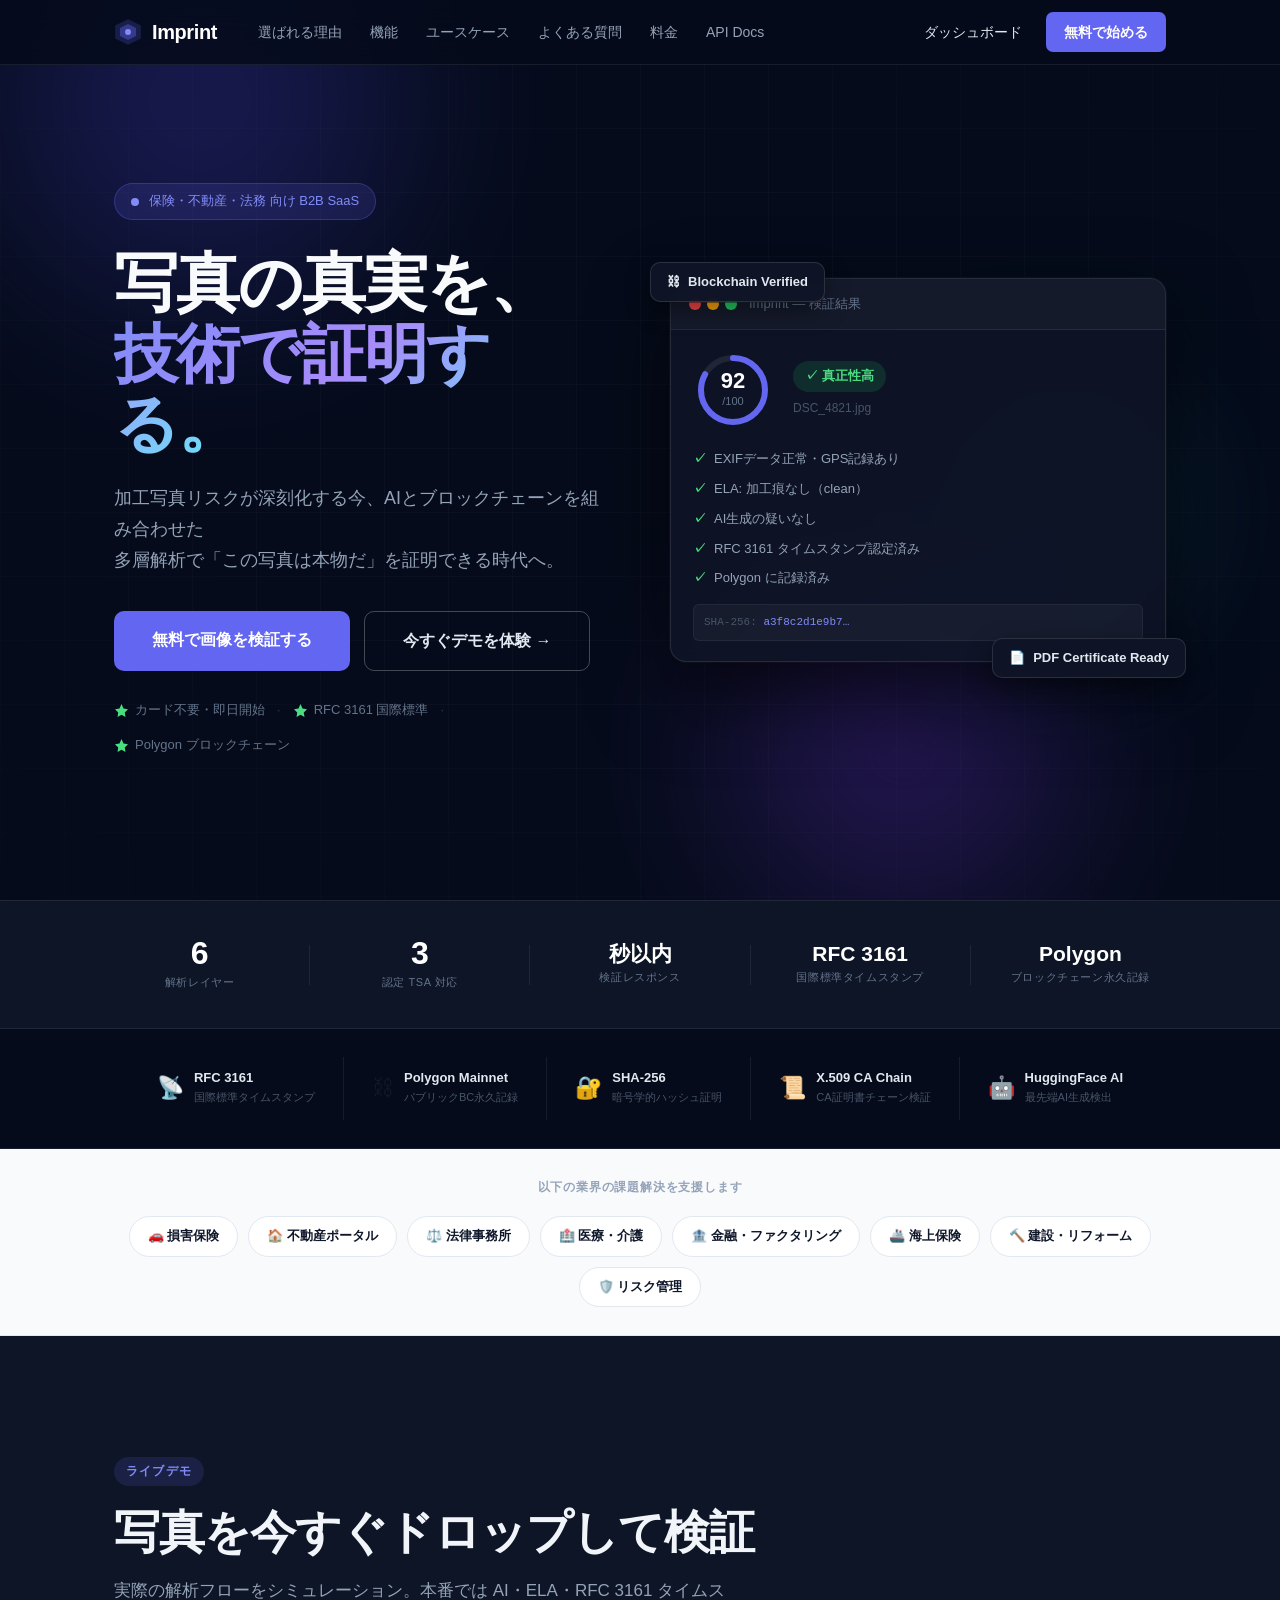
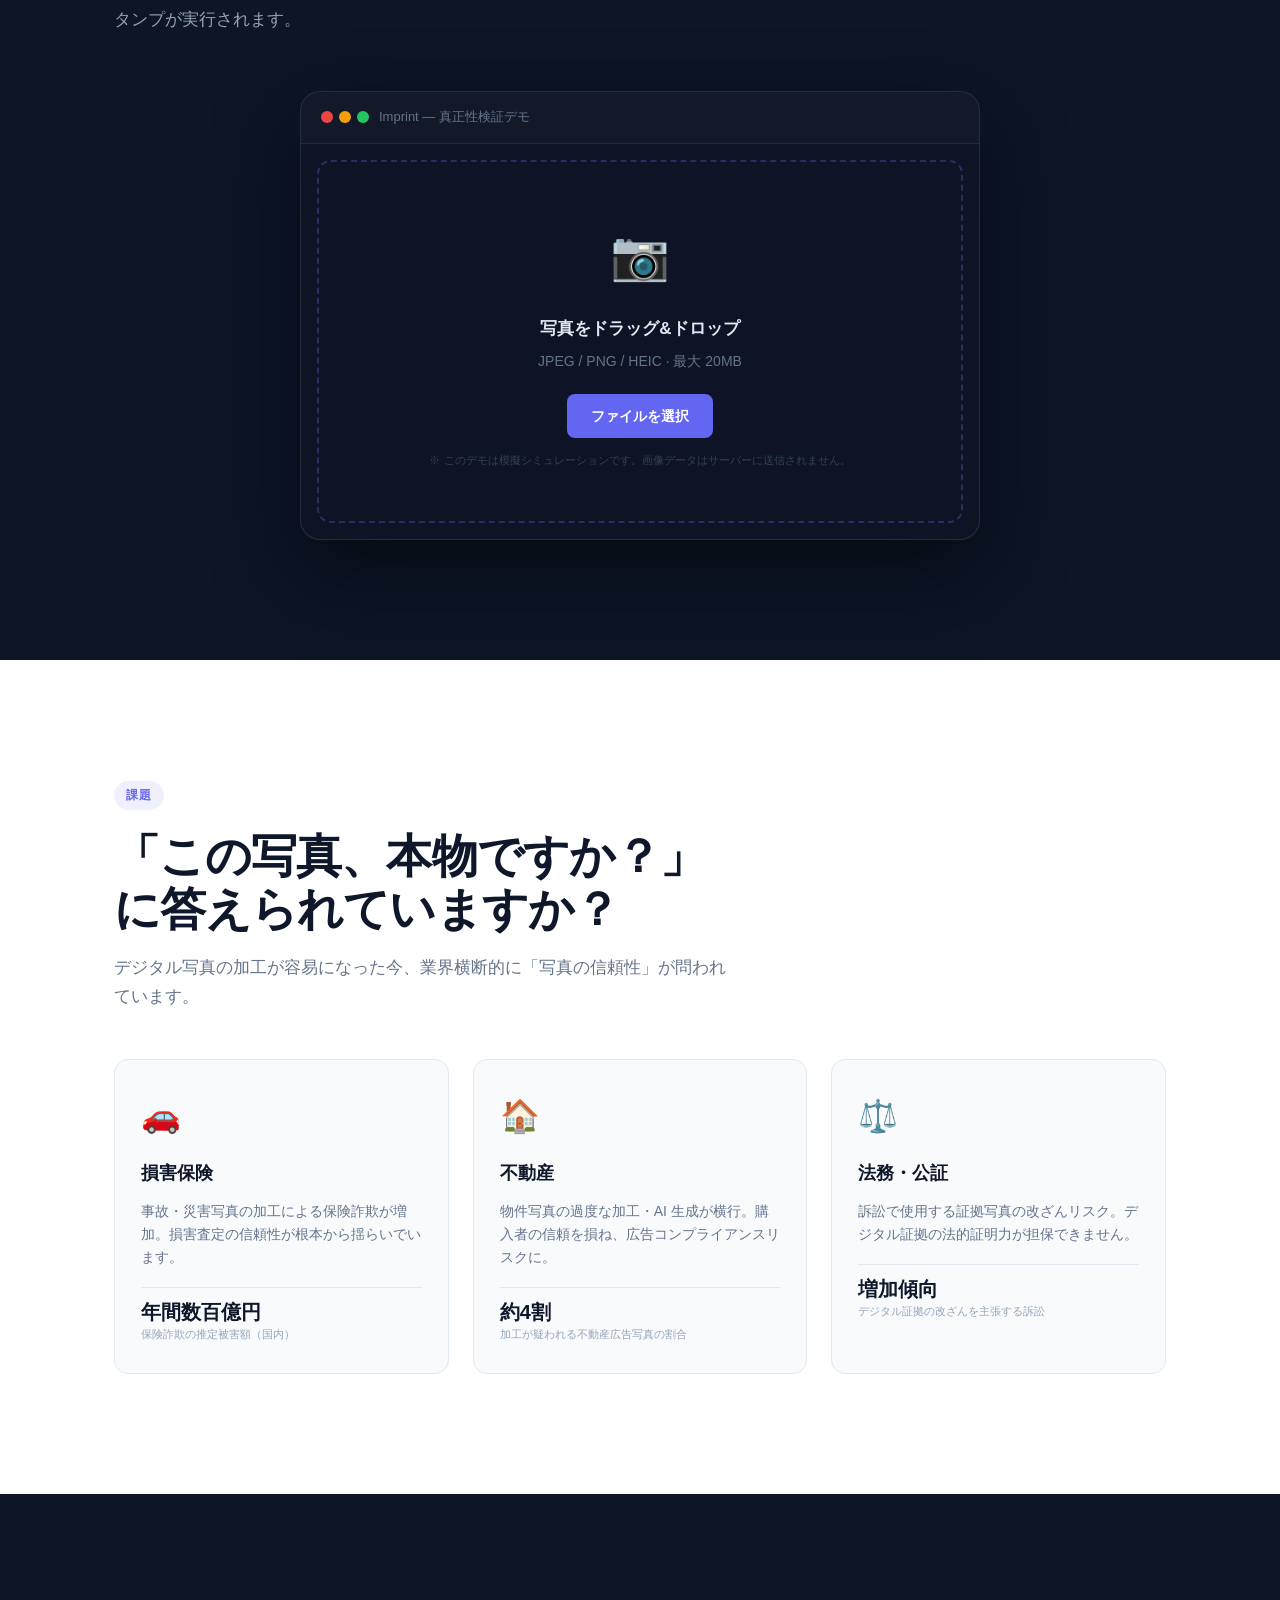
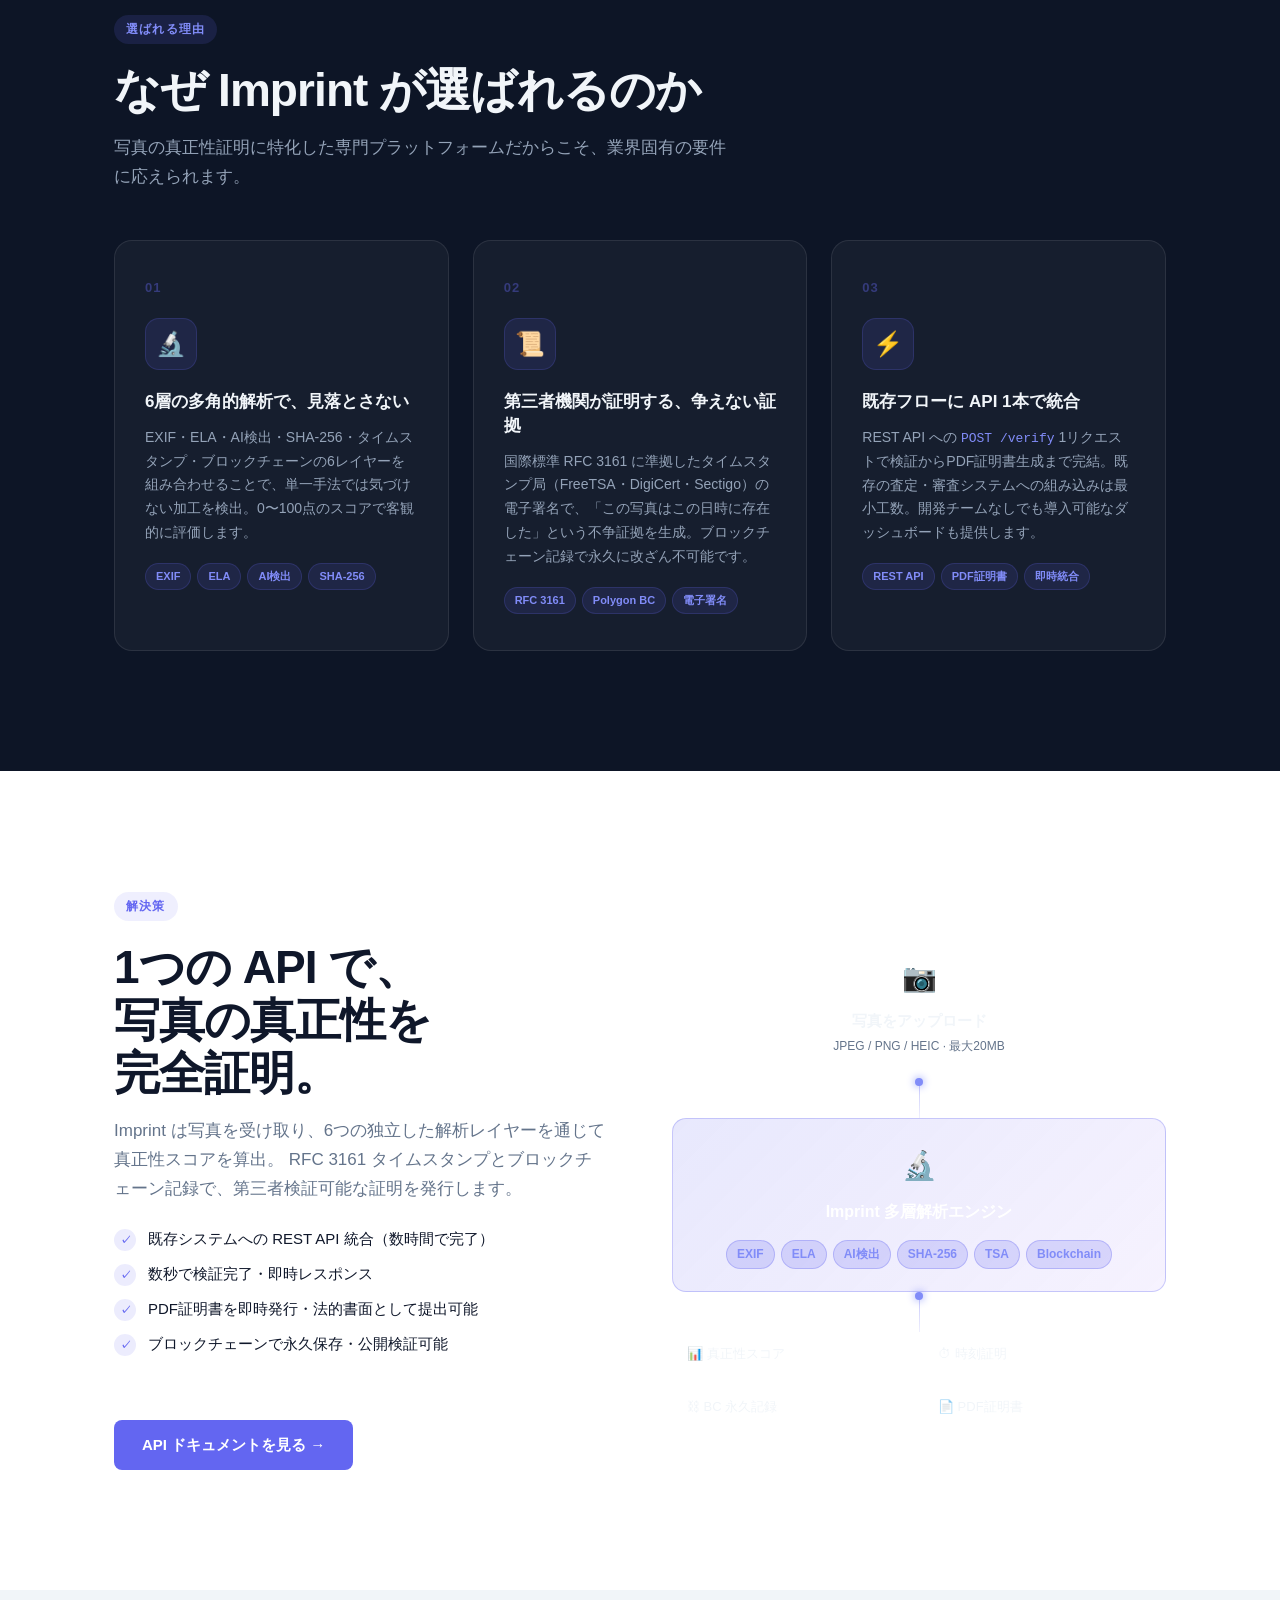
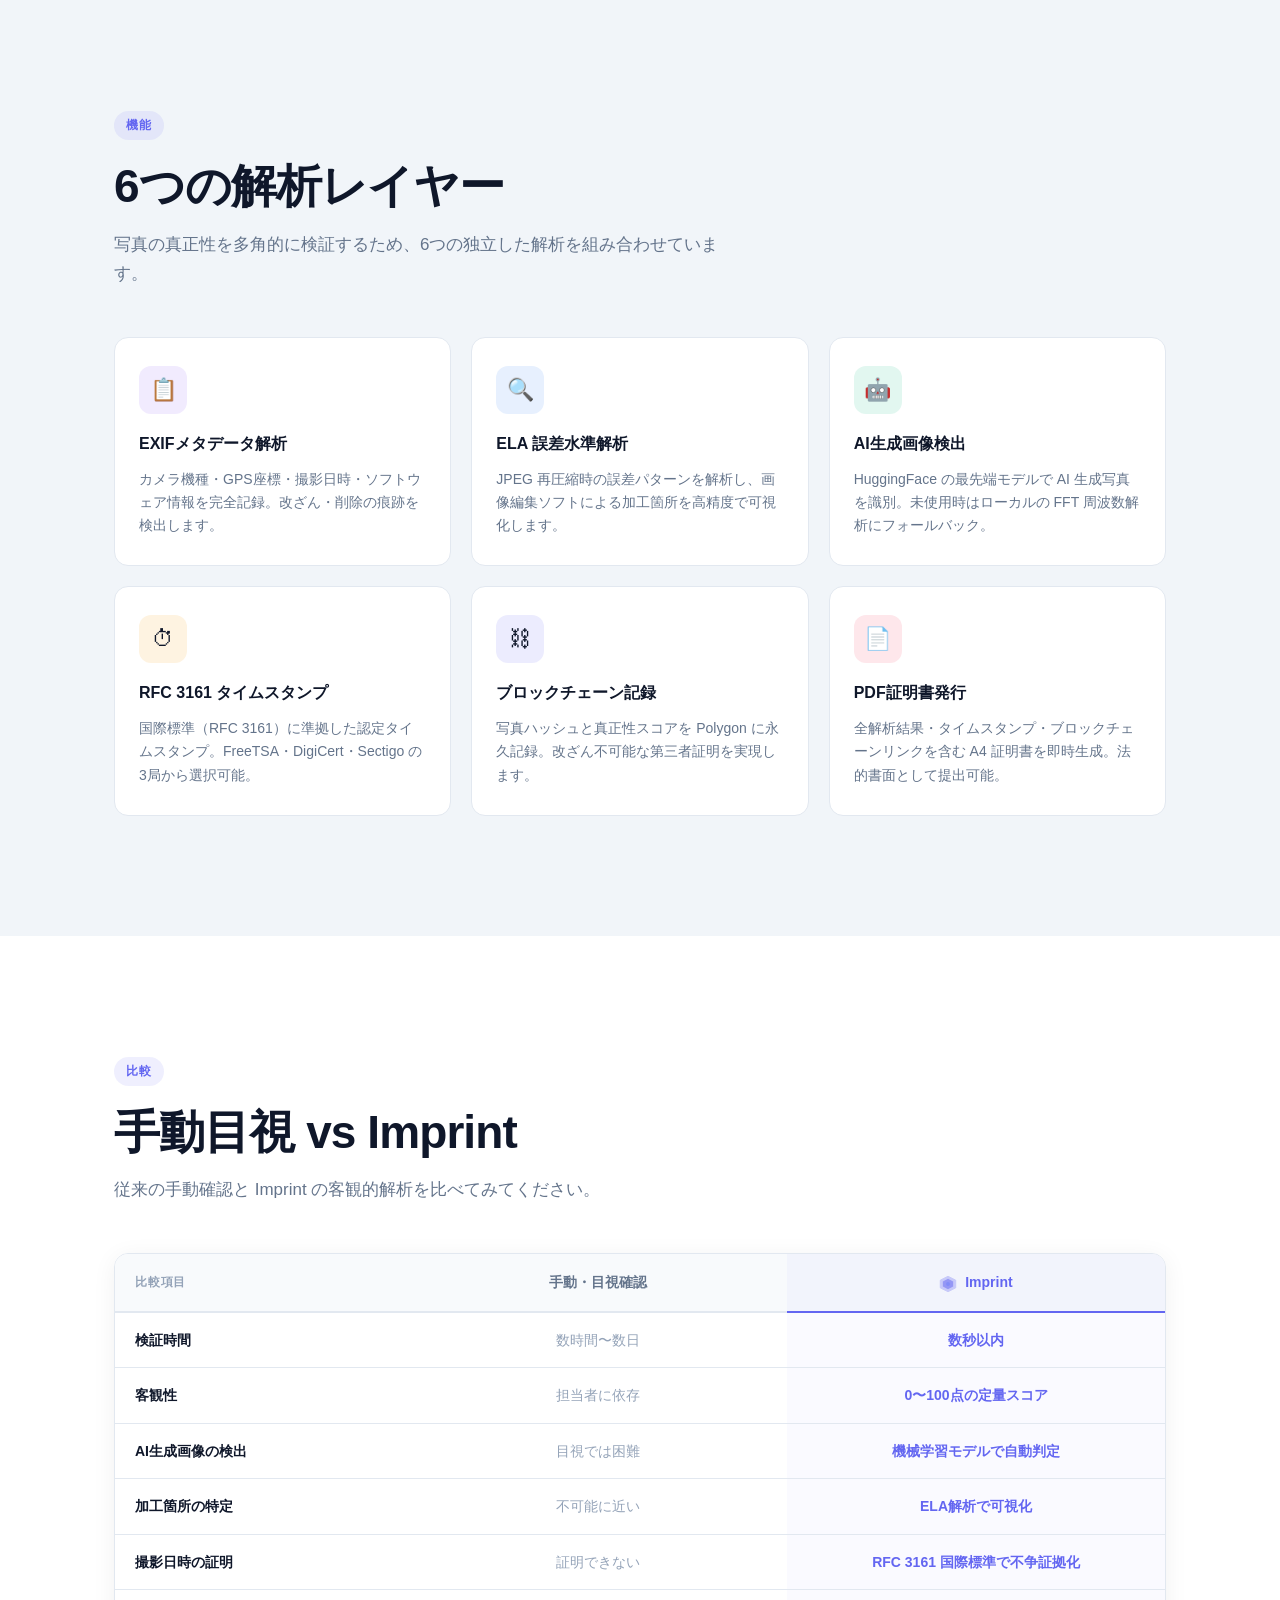
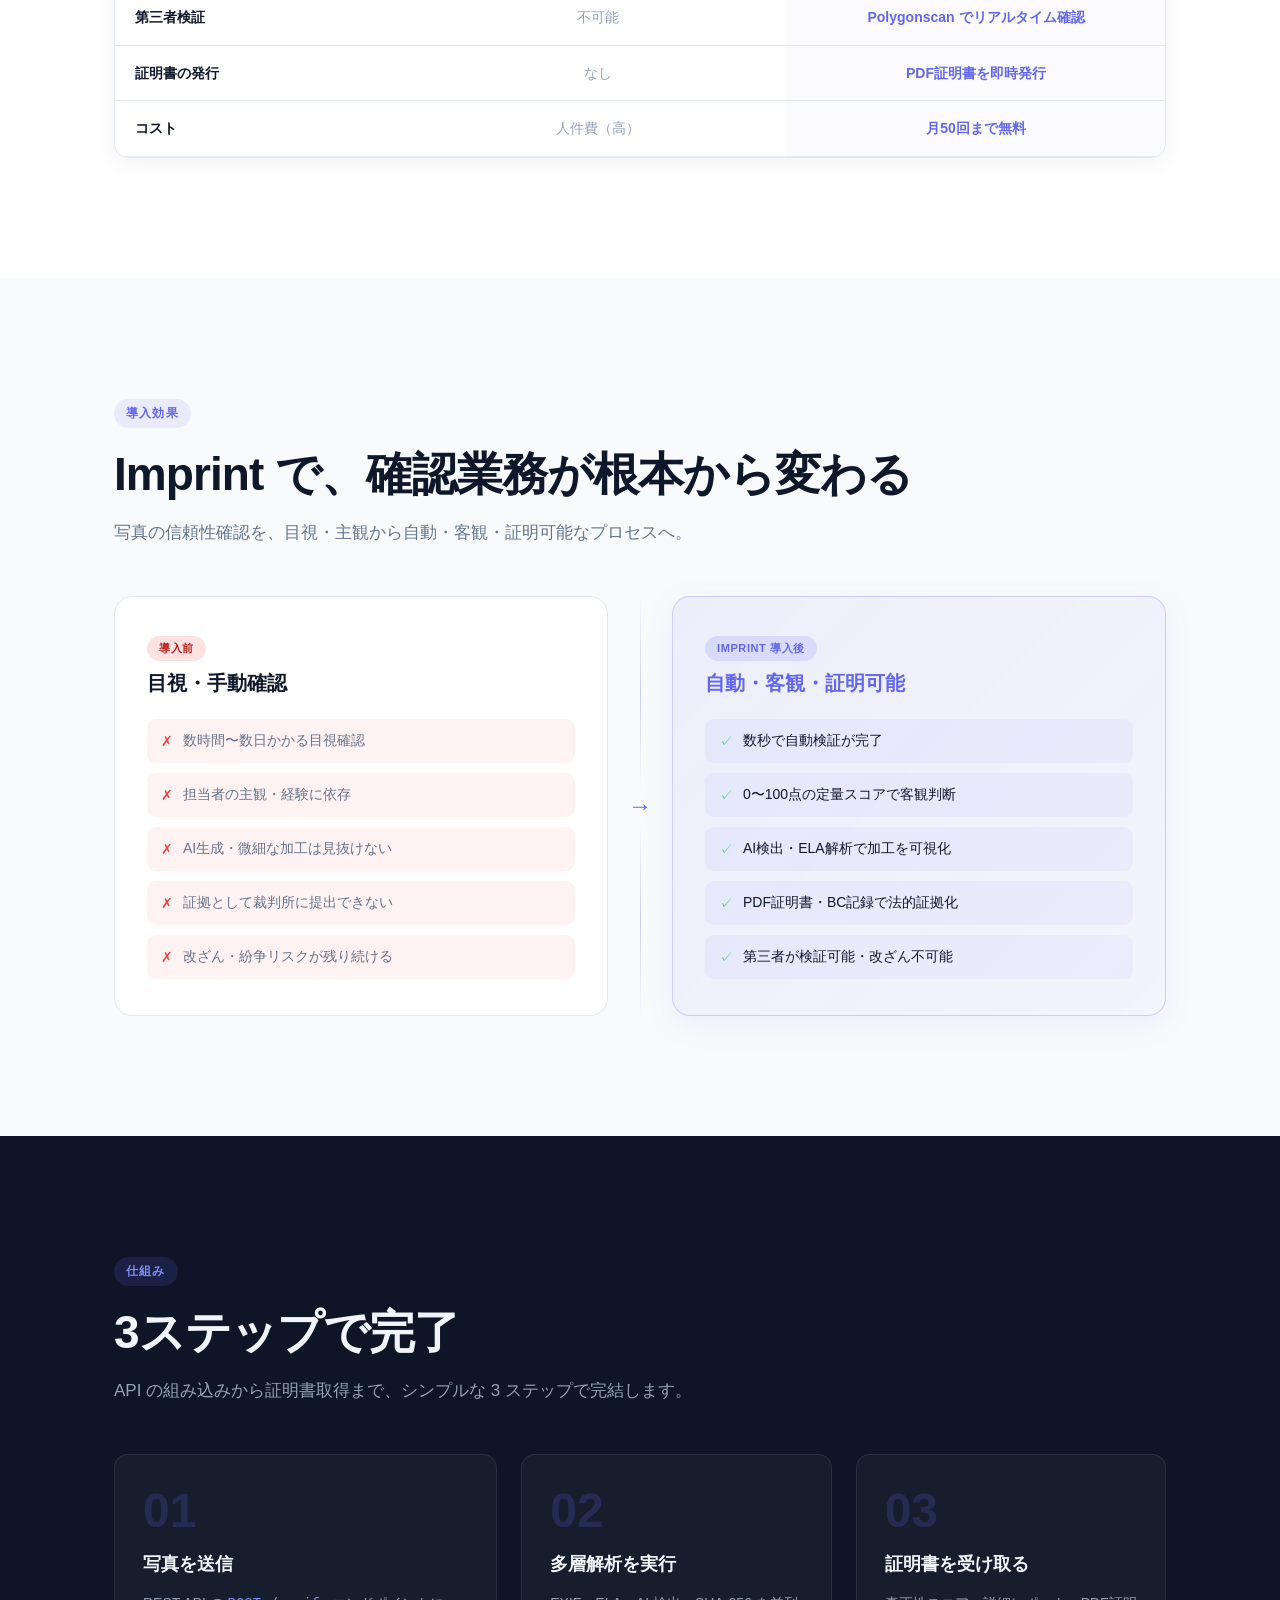
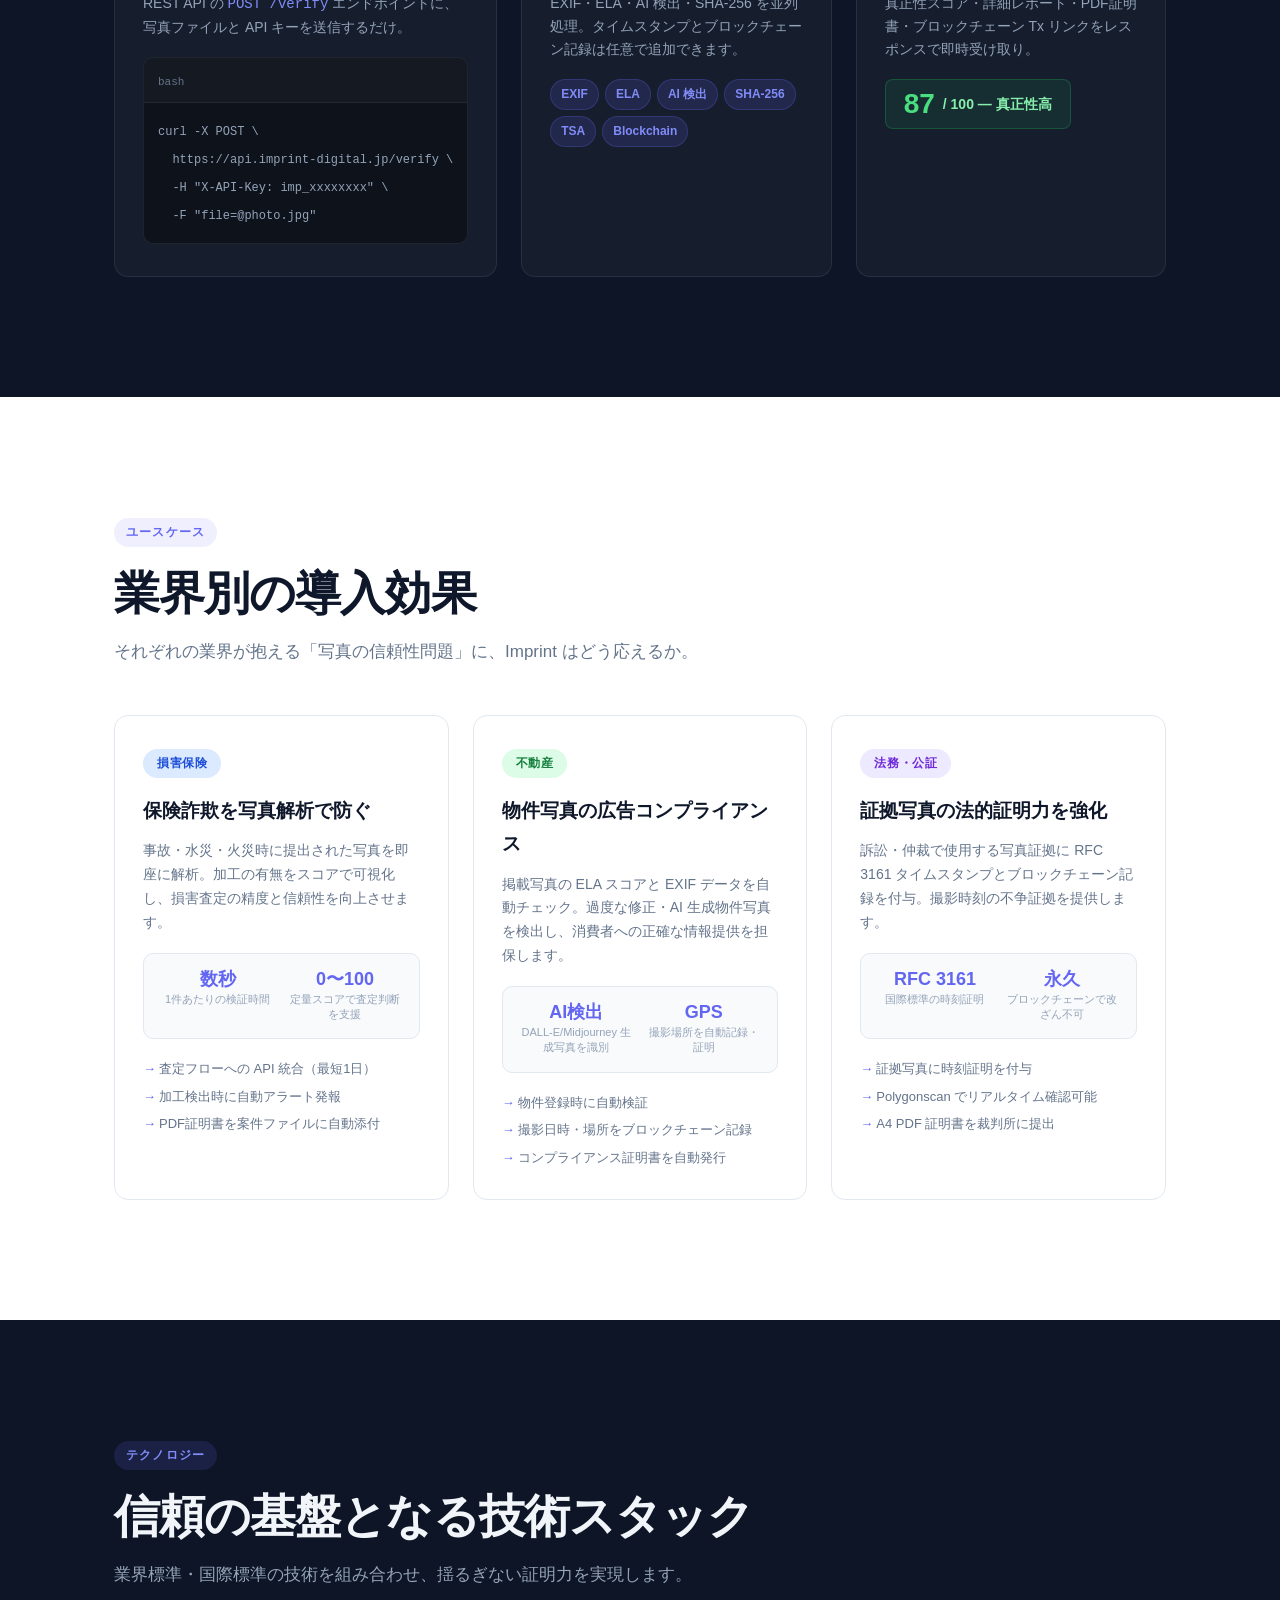
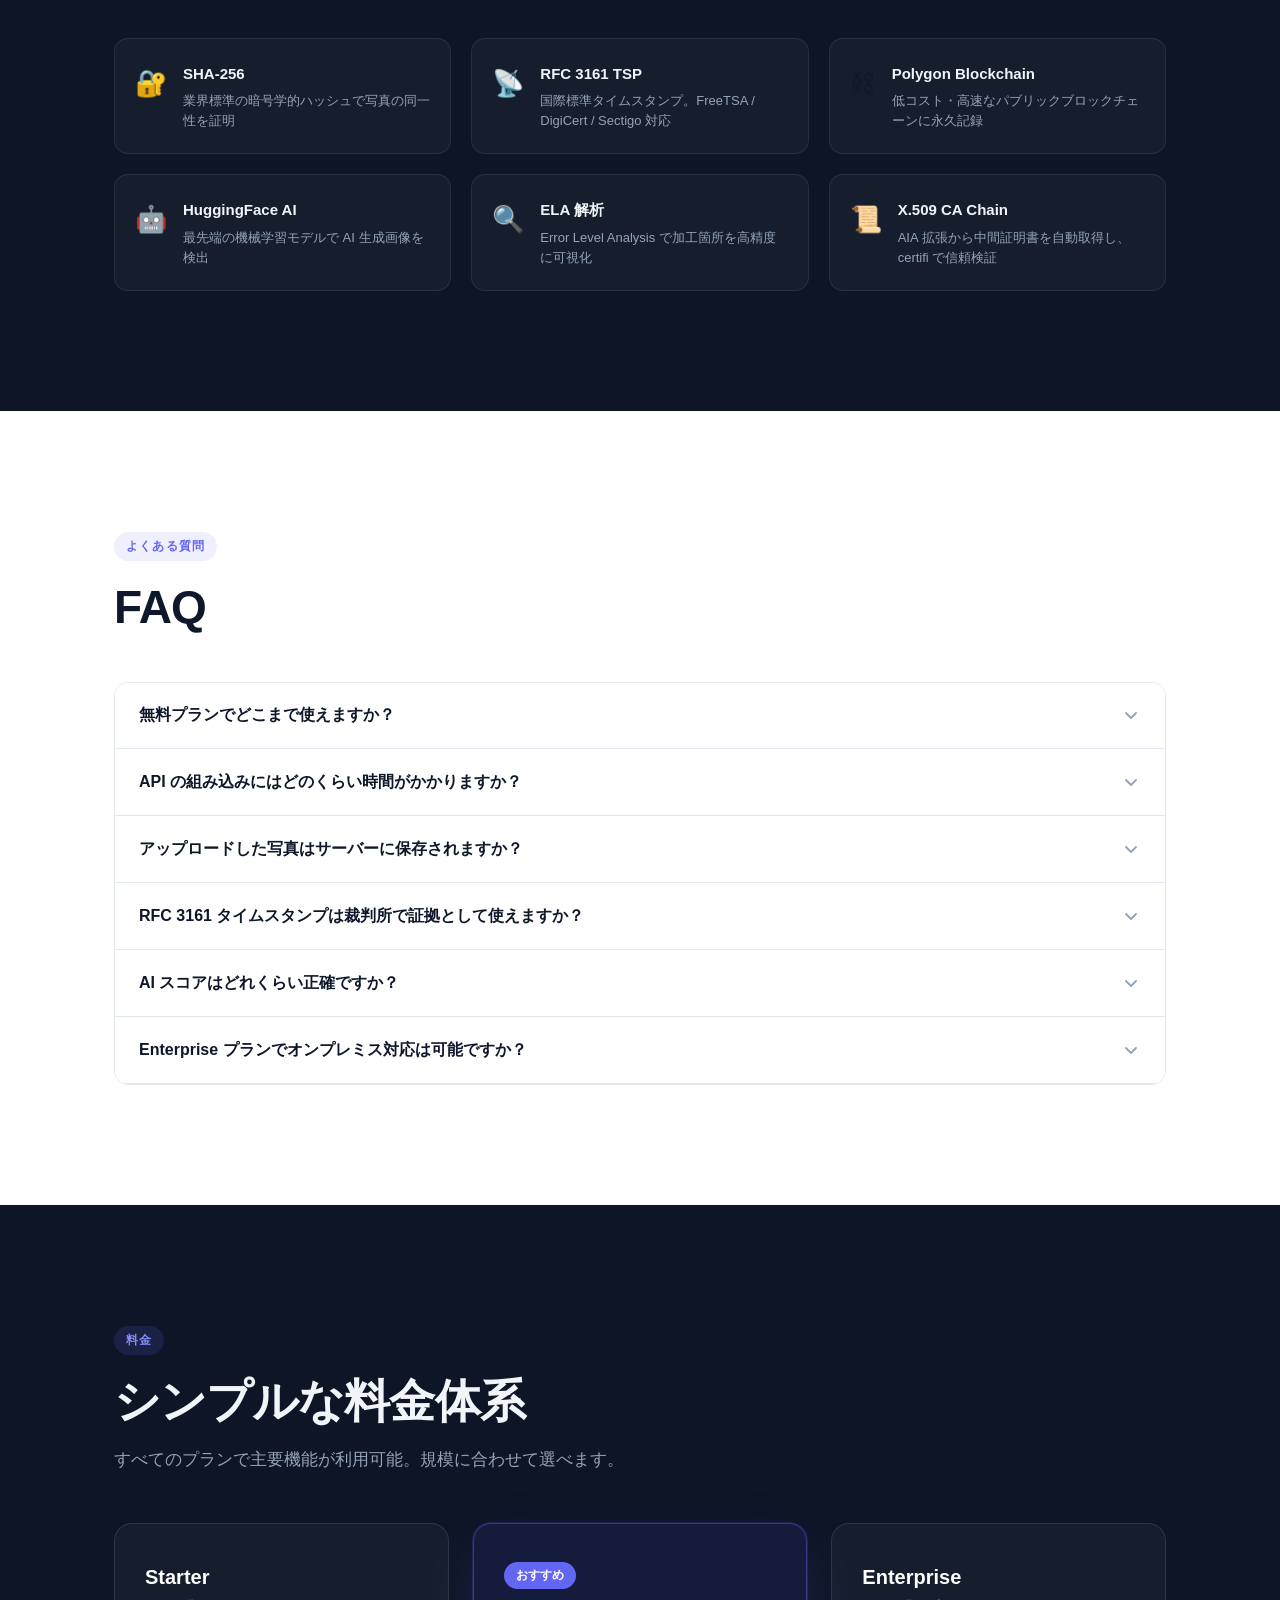
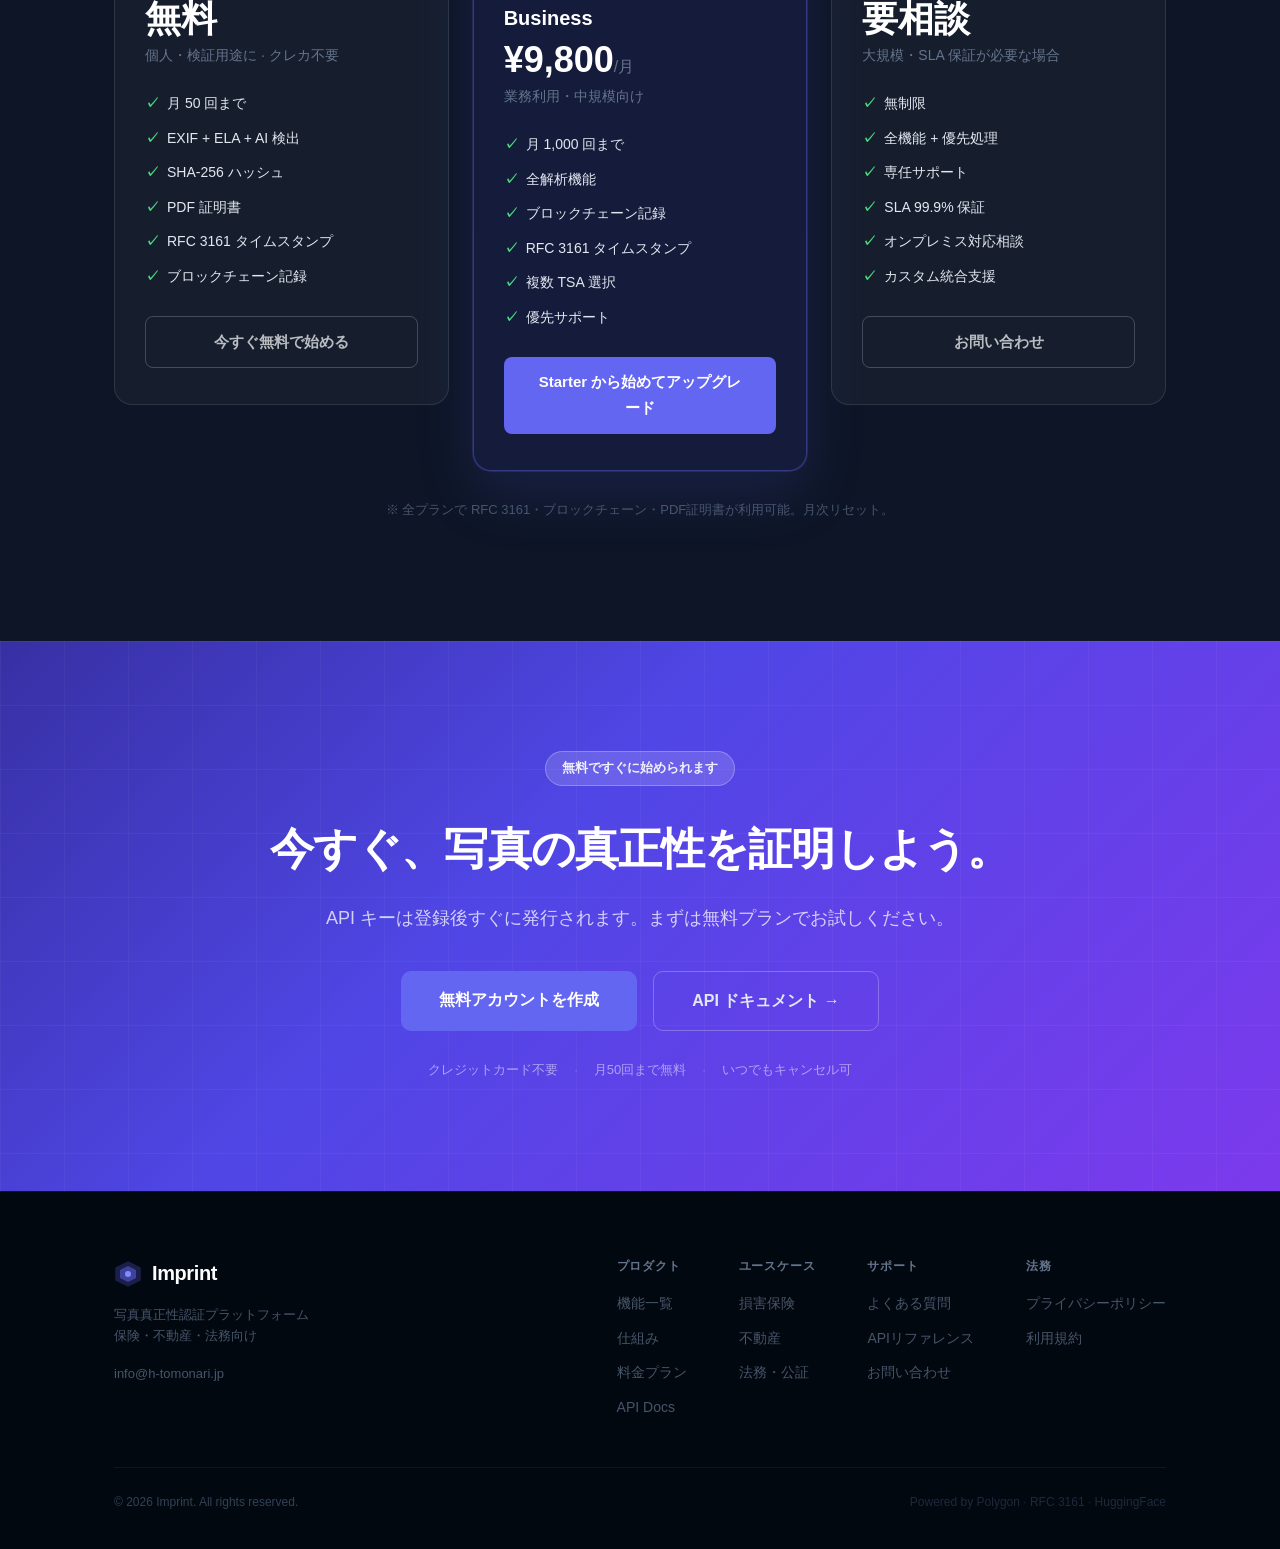
==== commit 38f30bb9: "feat(website): LP全面改善 — デモウィジェット・Before/After・信頼バッジ追加 - ヒーローCTAを具体的な文言に変更（無料で画像を検証する / 今すぐデモを体験） - 認" ====
--- a/website/index.html
+++ b/website/index.html
@@ -61,9 +61,9 @@
           多層解析で「この写真は本物だ」を証明できる時代へ。
         </p>
         <div class="hero-actions">
-          <a href="https://api.imprint-digital.jp/register" class="btn-primary btn-lg">無料でスタート</a>
-          <a href="https://api.imprint-digital.jp" class="btn-outline-light btn-lg" target="_blank" rel="noopener">
-            デモを試す <span class="arrow">→</span>
+          <a href="https://api.imprint-digital.jp/register" class="btn-primary btn-lg">無料で画像を検証する</a>
+          <a href="#demo" class="btn-outline-light btn-lg">
+            今すぐデモを体験 <span class="arrow">→</span>
           </a>
         </div>
         <div class="hero-trust">
@@ -161,6 +161,49 @@
     </div>
   </div>
 
+  <!-- ── Cert bar ── -->
+  <div class="cert-bar">
+    <div class="container">
+      <div class="cert-grid">
+        <div class="cert-item">
+          <span class="cert-ico">📡</span>
+          <div>
+            <div class="cert-name">RFC 3161</div>
+            <div class="cert-desc">国際標準タイムスタンプ</div>
+          </div>
+        </div>
+        <div class="cert-item">
+          <span class="cert-ico">⛓</span>
+          <div>
+            <div class="cert-name">Polygon Mainnet</div>
+            <div class="cert-desc">パブリックBC永久記録</div>
+          </div>
+        </div>
+        <div class="cert-item">
+          <span class="cert-ico">🔐</span>
+          <div>
+            <div class="cert-name">SHA-256</div>
+            <div class="cert-desc">暗号学的ハッシュ証明</div>
+          </div>
+        </div>
+        <div class="cert-item">
+          <span class="cert-ico">📜</span>
+          <div>
+            <div class="cert-name">X.509 CA Chain</div>
+            <div class="cert-desc">CA証明書チェーン検証</div>
+          </div>
+        </div>
+        <div class="cert-item">
+          <span class="cert-ico">🤖</span>
+          <div>
+            <div class="cert-name">HuggingFace AI</div>
+            <div class="cert-desc">最先端AI生成検出</div>
+          </div>
+        </div>
+      </div>
+    </div>
+  </div>
+
   <!-- ── Industry trust bar ── -->
   <div class="industry-bar">
     <div class="container">
@@ -177,6 +220,84 @@
       </div>
     </div>
   </div>
+
+  <!-- ── Live Demo ── -->
+  <section class="section demo-section" id="demo">
+    <div class="container">
+      <div class="section-label reveal">ライブデモ</div>
+      <h2 class="section-title reveal">写真を今すぐドロップして検証</h2>
+      <p class="section-sub reveal">実際の解析フローをシミュレーション。本番では AI・ELA・RFC 3161 タイムスタンプが実行されます。</p>
+      <div class="demo-widget reveal">
+        <div class="demo-widget-header">
+          <div class="demo-widget-dots">
+            <span style="background:#ef4444"></span>
+            <span style="background:#f59e0b"></span>
+            <span style="background:#22c55e"></span>
+          </div>
+          <span class="demo-widget-title">Imprint — 真正性検証デモ</span>
+        </div>
+
+        <!-- Drop zone -->
+        <div class="demo-drop-zone" id="demoDropZone">
+          <div class="demo-drop-icon">📷</div>
+          <div class="demo-drop-title">写真をドラッグ&ドロップ</div>
+          <div class="demo-drop-sub">JPEG / PNG / HEIC · 最大 20MB</div>
+          <label class="demo-pick-btn" for="demoFile">ファイルを選択</label>
+          <input type="file" id="demoFile" accept="image/*" style="display:none">
+          <p class="demo-disclaimer">※ このデモは模擬シミュレーションです。画像データはサーバーに送信されません。</p>
+        </div>
+
+        <!-- Scanning / Result -->
+        <div id="demoResult" style="display:none">
+          <!-- Scanning -->
+          <div class="demo-scanning" id="demoScanning">
+            <div class="scan-image-wrap">
+              <img id="demoPreviewImg" alt="検証中の画像">
+              <div class="scan-line"></div>
+            </div>
+            <div class="scan-steps">
+              <div class="scan-step">EXIF メタデータ解析中…</div>
+              <div class="scan-step">ELA 誤差水準解析中…</div>
+              <div class="scan-step">AI 生成画像検出中…</div>
+              <div class="scan-step">SHA-256 ハッシュ生成中…</div>
+              <div class="scan-step">タイムスタンプ記録中…</div>
+              <div class="scan-step">真正性スコア算出中…</div>
+            </div>
+          </div>
+
+          <!-- Result card -->
+          <div class="demo-result-card" id="demoResultCard" style="display:none">
+            <div class="dr-score-section">
+              <div class="dr-gauge-wrap">
+                <svg viewBox="0 0 90 90" class="dr-gauge-svg">
+                  <circle cx="45" cy="45" r="38" fill="none" stroke="rgba(255,255,255,.07)" stroke-width="7"/>
+                  <circle id="drGaugeCircle" cx="45" cy="45" r="38" fill="none"
+                    stroke="#6366f1" stroke-width="7"
+                    stroke-linecap="round"
+                    stroke-dasharray="239" stroke-dashoffset="239"
+                    transform="rotate(-90 45 45)"/>
+                </svg>
+                <div class="dr-score-center">
+                  <div class="dr-score-num" id="drScoreNum">0</div>
+                  <div class="dr-score-label">/100</div>
+                </div>
+              </div>
+              <div>
+                <div class="dr-verdict-badge verdict-high" id="drVerdictBadge">真正性高</div>
+                <div class="dr-filename" id="drFilename">image.jpg</div>
+                <div class="dr-hash" id="drHash">SHA-256: a3f8c2d1e9b7…</div>
+              </div>
+            </div>
+            <div class="dr-checks" id="drChecks"></div>
+            <div class="dr-actions">
+              <a href="https://api.imprint-digital.jp/register" class="btn-primary">本番環境で使ってみる →</a>
+              <button class="demo-reset-btn" id="demoResetBtn">別の画像を試す</button>
+            </div>
+          </div>
+        </div>
+      </div>
+    </div>
+  </section>
 
   <!-- ── Problem ── -->
   <section class="section section-light" id="problem">
@@ -426,6 +547,44 @@
     </div>
   </section>
 
+  <!-- ── Before / After ── -->
+  <section class="section ba-section" id="before-after">
+    <div class="container">
+      <div class="section-label reveal">導入効果</div>
+      <h2 class="section-title reveal">Imprint で、確認業務が根本から変わる</h2>
+      <p class="section-sub reveal">写真の信頼性確認を、目視・主観から自動・客観・証明可能なプロセスへ。</p>
+      <div class="ba-grid mt-48">
+        <div class="ba-before-col reveal">
+          <span class="ba-tag ba-tag-before">導入前</span>
+          <div class="ba-col-title">目視・手動確認</div>
+          <ul class="ba-items">
+            <li class="ba-item bad"><span class="ba-ico">✗</span><span>数時間〜数日かかる目視確認</span></li>
+            <li class="ba-item bad"><span class="ba-ico">✗</span><span>担当者の主観・経験に依存</span></li>
+            <li class="ba-item bad"><span class="ba-ico">✗</span><span>AI生成・微細な加工は見抜けない</span></li>
+            <li class="ba-item bad"><span class="ba-ico">✗</span><span>証拠として裁判所に提出できない</span></li>
+            <li class="ba-item bad"><span class="ba-ico">✗</span><span>改ざん・紛争リスクが残り続ける</span></li>
+          </ul>
+        </div>
+        <div class="ba-divider reveal">
+          <div class="ba-divider-line"></div>
+          <div class="ba-divider-arrow">→</div>
+          <div class="ba-divider-line"></div>
+        </div>
+        <div class="ba-after-col reveal">
+          <span class="ba-tag ba-tag-after">Imprint 導入後</span>
+          <div class="ba-col-title">自動・客観・証明可能</div>
+          <ul class="ba-items">
+            <li class="ba-item good"><span class="ba-ico">✓</span><span>数秒で自動検証が完了</span></li>
+            <li class="ba-item good"><span class="ba-ico">✓</span><span>0〜100点の定量スコアで客観判断</span></li>
+            <li class="ba-item good"><span class="ba-ico">✓</span><span>AI検出・ELA解析で加工を可視化</span></li>
+            <li class="ba-item good"><span class="ba-ico">✓</span><span>PDF証明書・BC記録で法的証拠化</span></li>
+            <li class="ba-item good"><span class="ba-ico">✓</span><span>第三者が検証可能・改ざん不可能</span></li>
+          </ul>
+        </div>
+      </div>
+    </div>
+  </section>
+
   <!-- ── How it works ── -->
   <section class="section section-dark" id="how">
     <div class="container">
--- a/website/style.css
+++ b/website/style.css
@@ -31,7 +31,7 @@
   font-family: var(--font);
   background: var(--light);
   color: var(--txt-light);
-  line-height: 1.6;
+  line-height: 1.75;
   overflow-x: hidden;
 }
 a { text-decoration: none; color: inherit; }
@@ -435,7 +435,7 @@
 }
 
 /* ── Sections ── */
-.section { padding: 100px 0; }
+.section { padding: 120px 0; }
 .section-light { background: var(--light); }
 .section-dark  { background: var(--dark-2); }
 .section-mid   { background: var(--mid); }
@@ -983,3 +983,285 @@
   .industry-pills span { padding: 6px 14px; font-size: 12px; }
   .faq-q { font-size: 15px; padding: 18px 20px; }
 }
+
+/* ── Cert bar ── */
+.cert-bar {
+  background: var(--dark);
+  border-bottom: 1px solid var(--border-dark);
+  padding: 28px 0;
+}
+.cert-grid {
+  display: flex;
+  justify-content: center;
+  align-items: center;
+  flex-wrap: wrap;
+  gap: 0;
+}
+.cert-item {
+  display: flex;
+  align-items: center;
+  gap: 10px;
+  padding: 12px 28px;
+  border-right: 1px solid rgba(255,255,255,.07);
+  flex-shrink: 0;
+}
+.cert-item:last-child { border-right: none; }
+.cert-ico { font-size: 22px; flex-shrink: 0; }
+.cert-name { font-size: 13px; font-weight: 700; color: #e2e8f0; line-height: 1.3; }
+.cert-desc { font-size: 11px; color: #475569; margin-top: 1px; }
+
+/* ── Demo section ── */
+.demo-section {
+  background: var(--dark-2);
+  position: relative;
+}
+.demo-section .section-title { color: var(--txt-dark); }
+.demo-section .section-sub   { color: var(--txt-dark-sub); }
+.demo-section .section-label { color: var(--indigo-lt); background: rgba(99,102,241,.15); }
+
+.demo-widget {
+  max-width: 680px;
+  margin: 56px auto 0;
+  background: rgba(15,21,38,.8);
+  border: 1px solid rgba(255,255,255,.1);
+  border-radius: 20px;
+  overflow: hidden;
+  box-shadow: 0 32px 80px rgba(0,0,0,.5);
+}
+.demo-widget-header {
+  display: flex; align-items: center; gap: 10px;
+  padding: 14px 20px;
+  border-bottom: 1px solid rgba(255,255,255,.07);
+  background: rgba(255,255,255,.02);
+}
+.demo-widget-dots { display: flex; gap: 6px; }
+.demo-widget-dots span { width: 12px; height: 12px; border-radius: 50%; }
+.demo-widget-title { font-size: 13px; color: #64748b; font-weight: 500; }
+
+.demo-drop-zone {
+  margin: 16px;
+  padding: 52px 32px;
+  text-align: center;
+  border: 2px dashed rgba(99,102,241,.3);
+  border-radius: 14px;
+  cursor: pointer;
+  transition: border-color .2s, background .2s;
+}
+.demo-drop-zone:hover,
+.demo-drop-zone.dragging {
+  border-color: var(--indigo);
+  background: rgba(99,102,241,.05);
+}
+.demo-drop-icon { font-size: 48px; margin-bottom: 16px; }
+.demo-drop-title { font-size: 17px; font-weight: 700; color: #e2e8f0; margin-bottom: 6px; }
+.demo-drop-sub { font-size: 14px; color: #64748b; margin-bottom: 20px; }
+.demo-pick-btn {
+  display: inline-block;
+  background: var(--indigo);
+  color: #fff;
+  padding: 10px 24px;
+  border-radius: 8px;
+  font-size: 14px; font-weight: 600;
+  cursor: pointer;
+  transition: background .2s, transform .15s;
+}
+.demo-pick-btn:hover { background: var(--indigo-dk); transform: translateY(-1px); }
+.demo-disclaimer {
+  font-size: 11px;
+  color: #334155;
+  margin-top: 14px;
+  line-height: 1.5;
+}
+
+/* Scanning state */
+.demo-scanning {
+  padding: 24px;
+  display: flex;
+  gap: 20px;
+  align-items: flex-start;
+}
+.scan-image-wrap {
+  position: relative;
+  width: 180px;
+  min-width: 180px;
+  border-radius: 10px;
+  overflow: hidden;
+  border: 1px solid rgba(255,255,255,.1);
+  background: #050b1a;
+  aspect-ratio: 4/3;
+}
+.scan-image-wrap img { width: 100%; height: 100%; object-fit: cover; display: block; }
+.scan-line {
+  position: absolute;
+  left: 0; right: 0; top: 0;
+  height: 2px;
+  background: linear-gradient(90deg, transparent 0%, var(--indigo-lt) 50%, transparent 100%);
+  box-shadow: 0 0 10px var(--indigo-lt), 0 0 3px var(--indigo-lt);
+  animation: scanLine 1.8s ease-in-out infinite;
+}
+@keyframes scanLine {
+  0%   { top: 0;    opacity: 1; }
+  90%  { top: 100%; opacity: .6; }
+  100% { top: 100%; opacity: 0; }
+}
+
+.scan-steps { flex: 1; display: flex; flex-direction: column; gap: 6px; padding-top: 4px; }
+.scan-step {
+  display: flex; align-items: center; gap: 10px;
+  font-size: 13px;
+  color: #1e293b;
+  padding: 8px 12px;
+  border-radius: 7px;
+  transition: color .35s, background .35s;
+}
+.scan-step::before {
+  content: '○';
+  font-size: 11px;
+  flex-shrink: 0;
+  width: 14px;
+  color: #1e293b;
+  transition: color .35s;
+}
+.scan-step.active {
+  color: #818cf8;
+  background: rgba(99,102,241,.08);
+}
+.scan-step.active::before { content: '◉'; color: #818cf8; animation: pulse 1s ease-in-out infinite; }
+.scan-step.done  { color: #4ade80; }
+.scan-step.done::before  { content: '✓'; color: #4ade80; animation: none; }
+
+/* Result card */
+.demo-result-card { padding: 24px; }
+.dr-score-section {
+  display: flex; align-items: center; gap: 22px;
+  margin-bottom: 20px;
+  padding: 18px;
+  background: rgba(255,255,255,.03);
+  border: 1px solid rgba(255,255,255,.07);
+  border-radius: 12px;
+}
+.dr-gauge-wrap { position: relative; width: 90px; height: 90px; flex-shrink: 0; }
+.dr-gauge-svg { width: 100%; height: 100%; }
+.dr-score-center {
+  position: absolute; inset: 0;
+  display: flex; flex-direction: column; align-items: center; justify-content: center;
+}
+.dr-score-num { font-size: 26px; font-weight: 900; color: #fff; line-height: 1; }
+.dr-score-label { font-size: 11px; color: #475569; }
+.dr-verdict-badge {
+  display: inline-block;
+  padding: 4px 14px; border-radius: 999px;
+  font-size: 13px; font-weight: 700;
+  margin-bottom: 7px;
+}
+.verdict-high { background: rgba(74,222,128,.12); color: #4ade80; border: 1px solid rgba(74,222,128,.25); }
+.verdict-mid  { background: rgba(245,158,11,.12);  color: #f59e0b; border: 1px solid rgba(245,158,11,.25); }
+.verdict-low  { background: rgba(239,68,68,.12);   color: #ef4444; border: 1px solid rgba(239,68,68,.25); }
+.dr-filename { font-size: 12px; color: #475569; margin-bottom: 3px; }
+.dr-hash { font-size: 11px; color: #334155; font-family: var(--mono); }
+
+.dr-checks { display: flex; flex-direction: column; gap: 5px; margin-bottom: 20px; }
+.dr-check {
+  display: flex; align-items: center; gap: 9px;
+  font-size: 13px; color: #94a3b8;
+  padding: 7px 12px;
+  border-radius: 7px;
+  background: rgba(255,255,255,.02);
+}
+.dr-check.ok span { color: #4ade80; font-weight: 700; }
+.dr-check.ng span { color: #ef4444; font-weight: 700; }
+
+.dr-actions { display: flex; gap: 10px; flex-wrap: wrap; align-items: center; }
+.demo-reset-btn {
+  background: none;
+  border: 1px solid rgba(255,255,255,.12);
+  color: #64748b;
+  padding: 10px 20px;
+  border-radius: 8px;
+  font-size: 14px; font-weight: 500;
+  cursor: pointer;
+  transition: border-color .2s, color .2s;
+}
+.demo-reset-btn:hover { border-color: rgba(255,255,255,.25); color: #94a3b8; }
+
+/* ── Before / After section ── */
+.ba-section { background: var(--light-bg); }
+
+.ba-grid {
+  display: grid;
+  grid-template-columns: 1fr 64px 1fr;
+  gap: 0;
+  align-items: stretch;
+}
+.ba-col {
+  border-radius: 18px;
+  padding: 36px 32px;
+}
+.ba-before-col {
+  background: #fff;
+  border: 1px solid var(--border-light);
+  border-radius: 18px;
+  padding: 36px 32px;
+}
+.ba-after-col {
+  background: linear-gradient(135deg, rgba(99,102,241,.08) 0%, rgba(139,92,246,.04) 100%);
+  border: 1px solid rgba(99,102,241,.25);
+  border-radius: 18px;
+  padding: 36px 32px;
+  box-shadow: 0 8px 32px rgba(99,102,241,.08);
+}
+.ba-divider {
+  display: flex;
+  flex-direction: column;
+  align-items: center;
+  justify-content: center;
+  gap: 6px;
+}
+.ba-divider-line { flex: 1; width: 1px; background: linear-gradient(to bottom, transparent, rgba(99,102,241,.3), transparent); }
+.ba-divider-arrow {
+  font-size: 24px;
+  font-weight: 900;
+  color: var(--indigo);
+  line-height: 1;
+}
+
+.ba-tag {
+  display: inline-block;
+  padding: 3px 12px; border-radius: 999px;
+  font-size: 11px; font-weight: 700;
+  letter-spacing: .6px;
+  text-transform: uppercase;
+  margin-bottom: 10px;
+}
+.ba-tag-before { background: #fee2e2; color: #b91c1c; }
+.ba-tag-after  { background: rgba(99,102,241,.15); color: var(--indigo); }
+.ba-col-title {
+  font-size: 20px; font-weight: 800;
+  margin-bottom: 24px;
+  line-height: 1.2;
+}
+.ba-before-col .ba-col-title { color: var(--txt-light); }
+.ba-after-col  .ba-col-title { color: var(--indigo); }
+
+.ba-items { display: flex; flex-direction: column; gap: 10px; }
+.ba-item {
+  display: flex; align-items: flex-start; gap: 10px;
+  padding: 11px 14px;
+  border-radius: 9px;
+  font-size: 14px; line-height: 1.5;
+}
+.ba-item.bad  { background: #fef2f2; color: #64748b; }
+.ba-item.good { background: rgba(99,102,241,.06); color: var(--txt-light); }
+.ba-ico { font-size: 14px; flex-shrink: 0; margin-top: 1px; }
+.ba-item.bad  .ba-ico { color: #ef4444; }
+.ba-item.good .ba-ico { color: #4ade80; }
+
+@media (max-width: 760px) {
+  .ba-grid { grid-template-columns: 1fr; }
+  .ba-divider { flex-direction: row; height: 40px; }
+  .ba-divider-line { flex: 1; height: 1px; width: auto; background: linear-gradient(to right, transparent, rgba(99,102,241,.3), transparent); }
+  .demo-scanning { flex-direction: column; }
+  .scan-image-wrap { width: 100%; min-width: unset; aspect-ratio: 16/9; }
+  .cert-item { border-right: none; padding: 8px 16px; }
+  .cert-grid { justify-content: flex-start; overflow-x: auto; flex-wrap: nowrap; padding: 0 24px; gap: 4px; }
+}
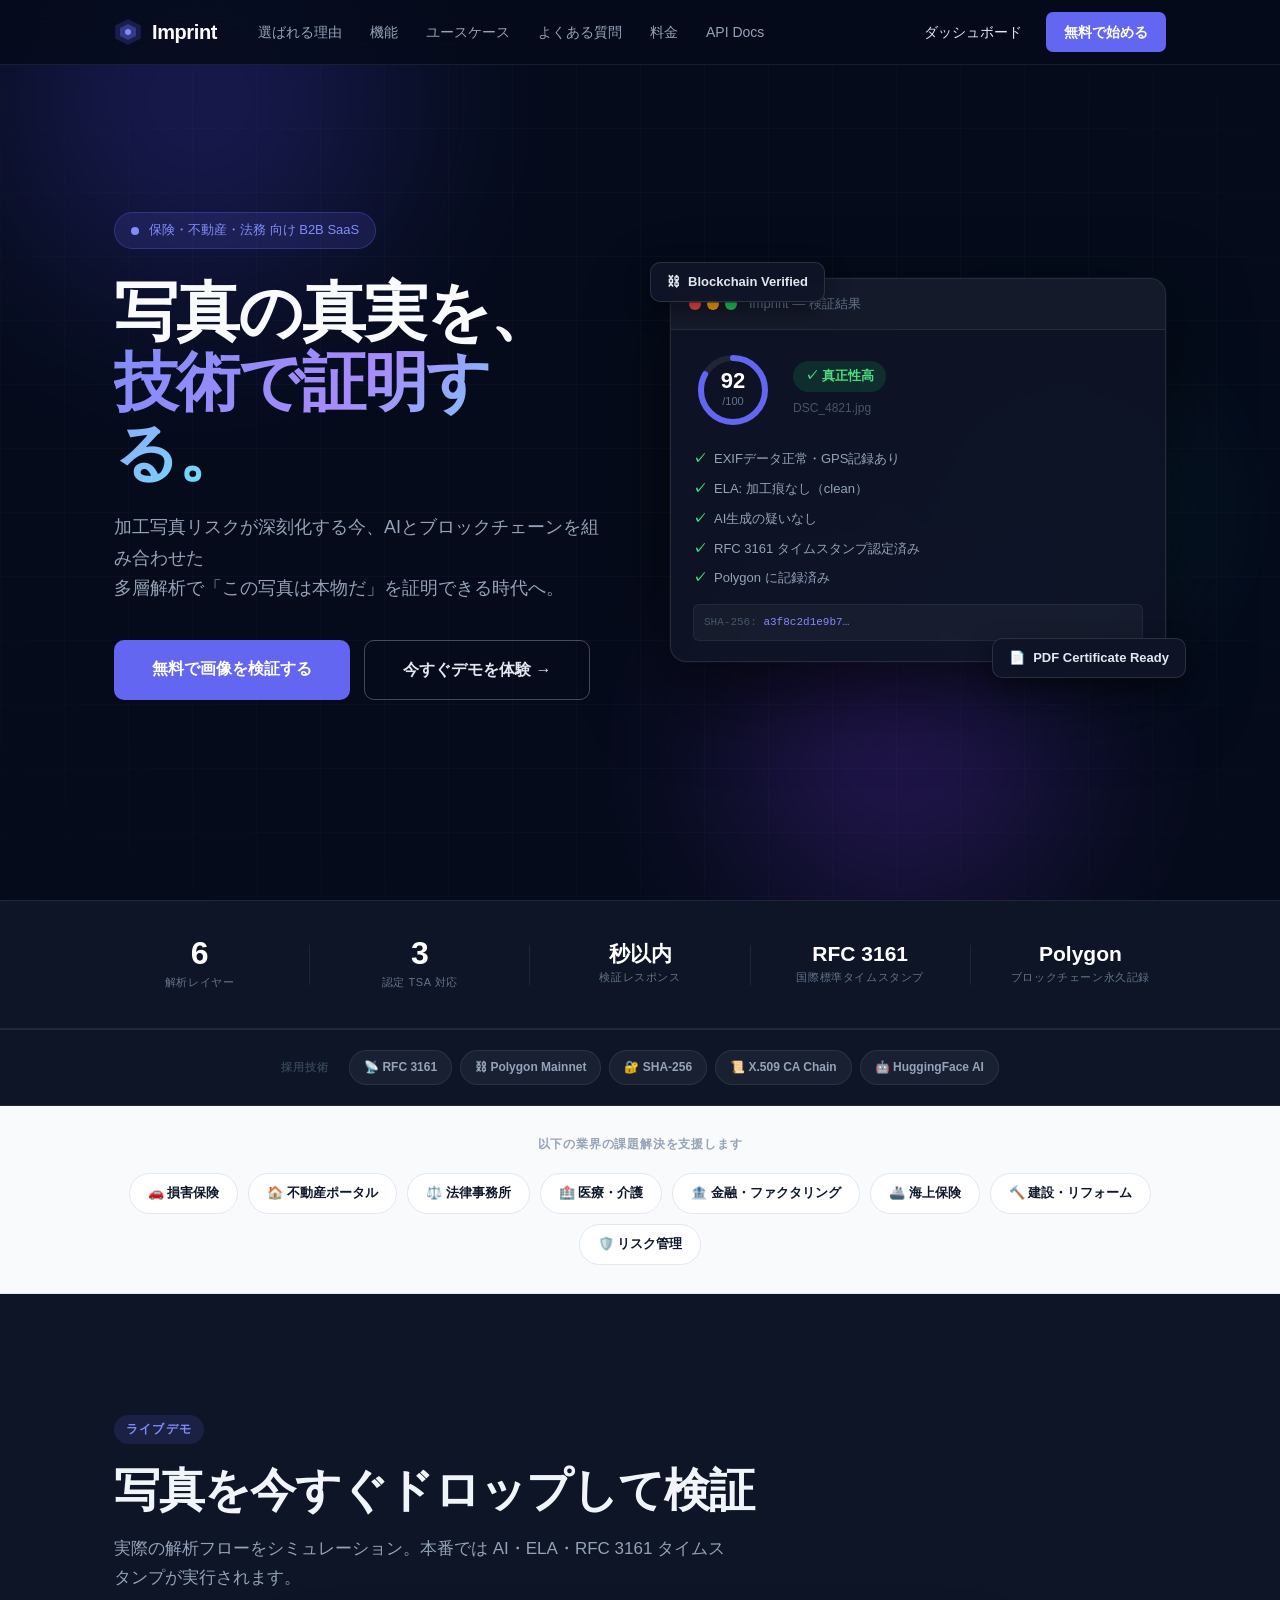
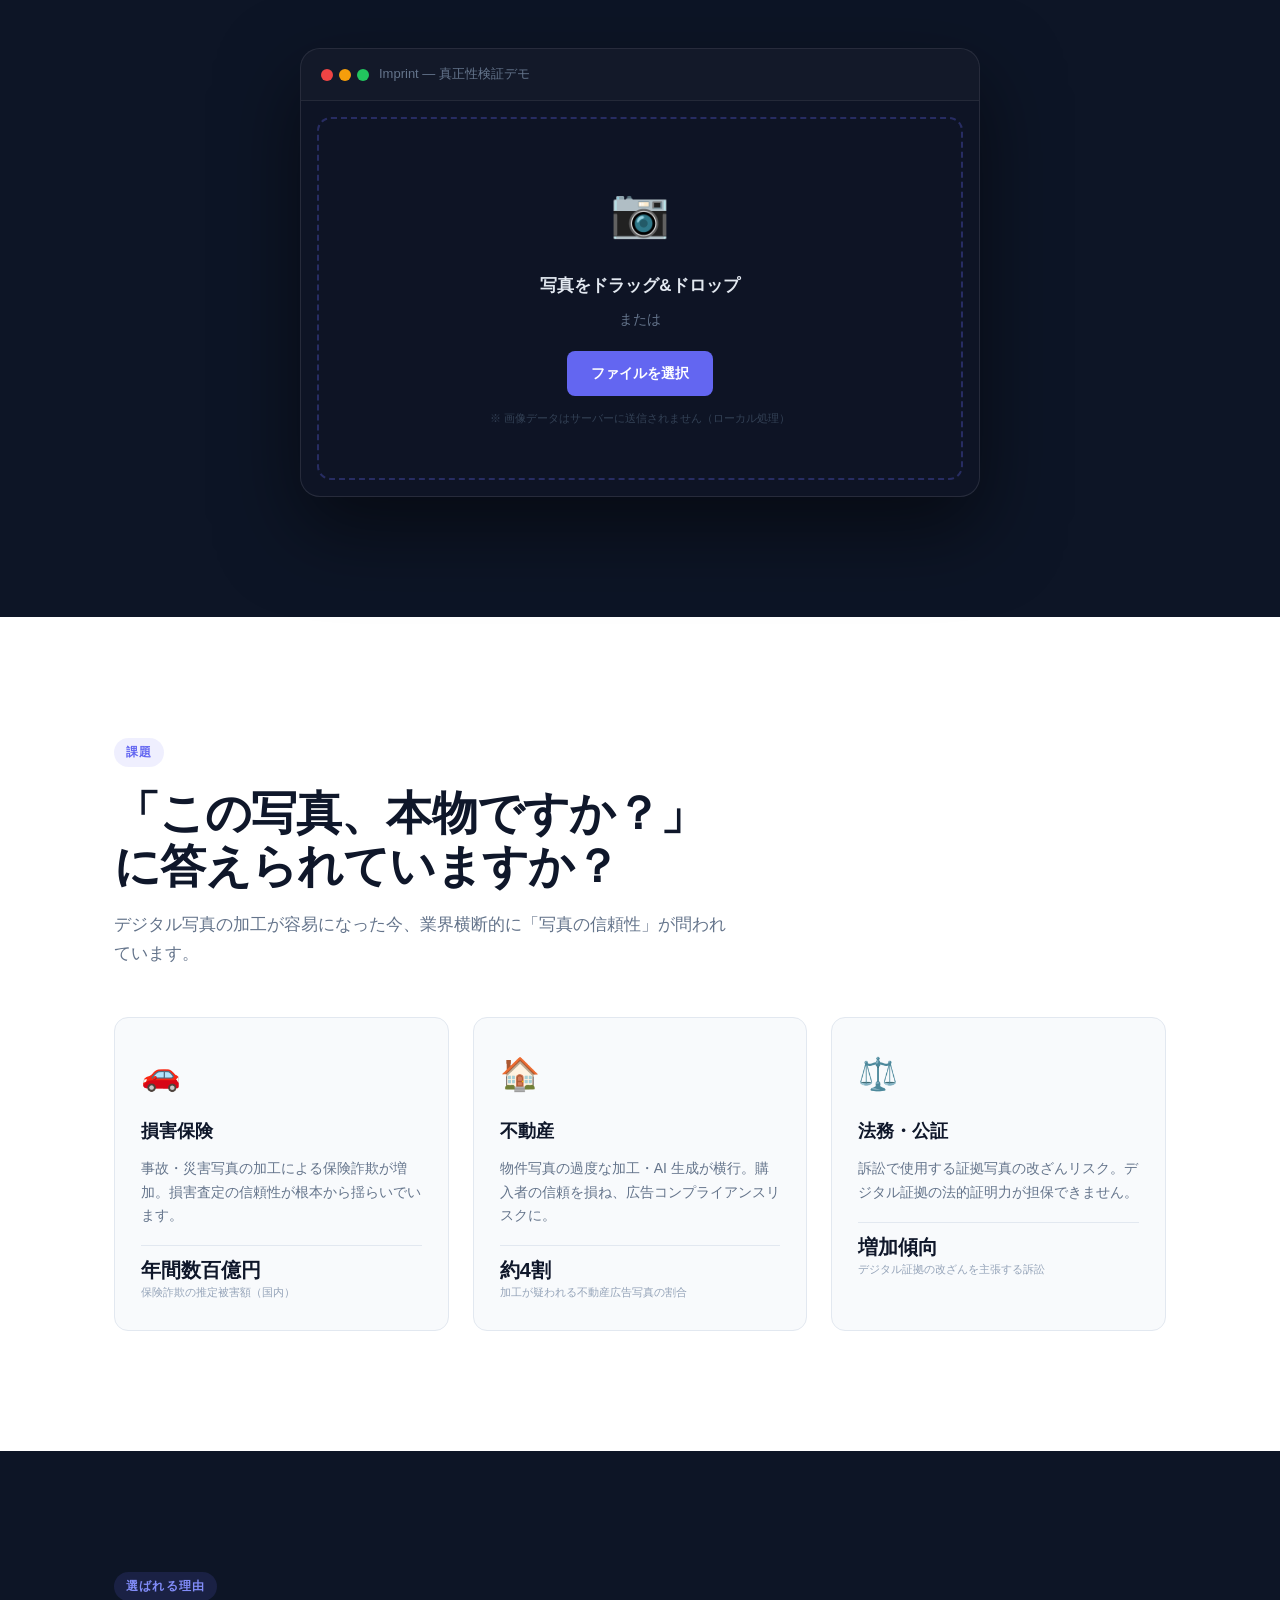
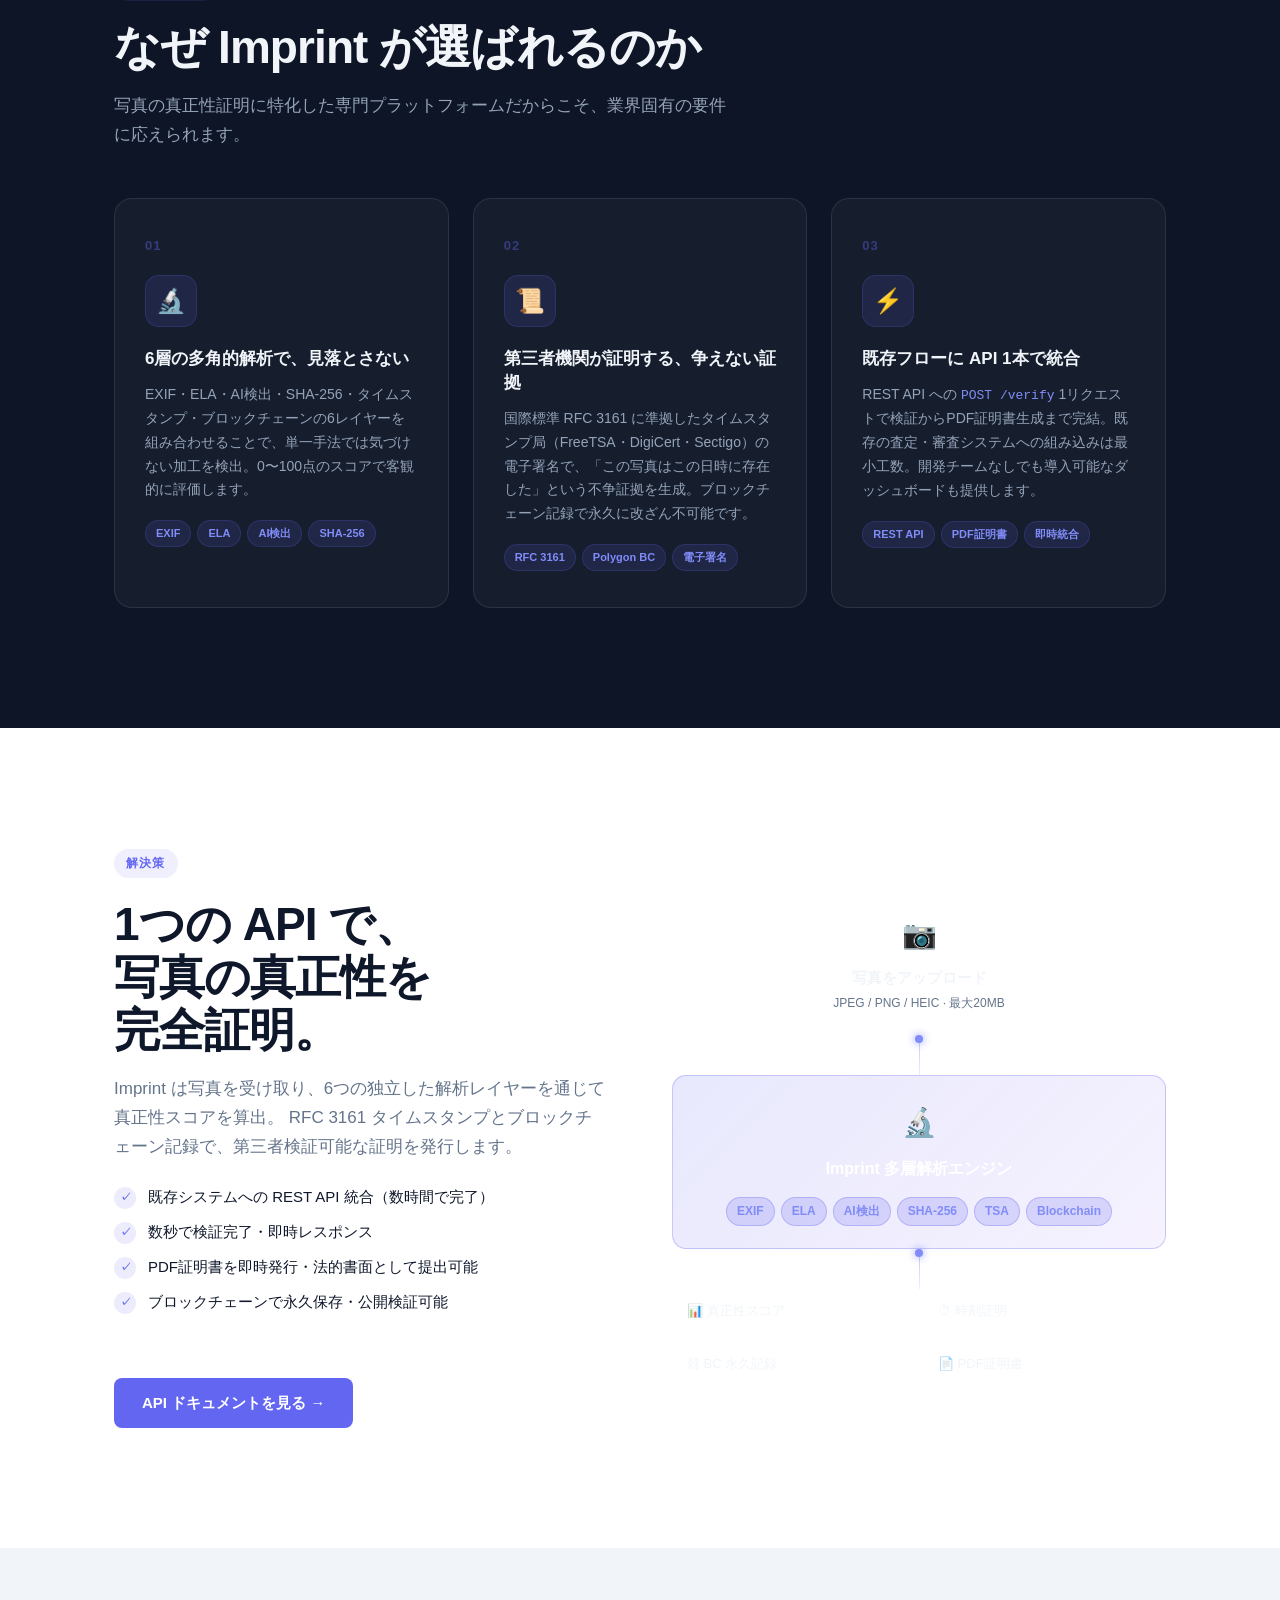
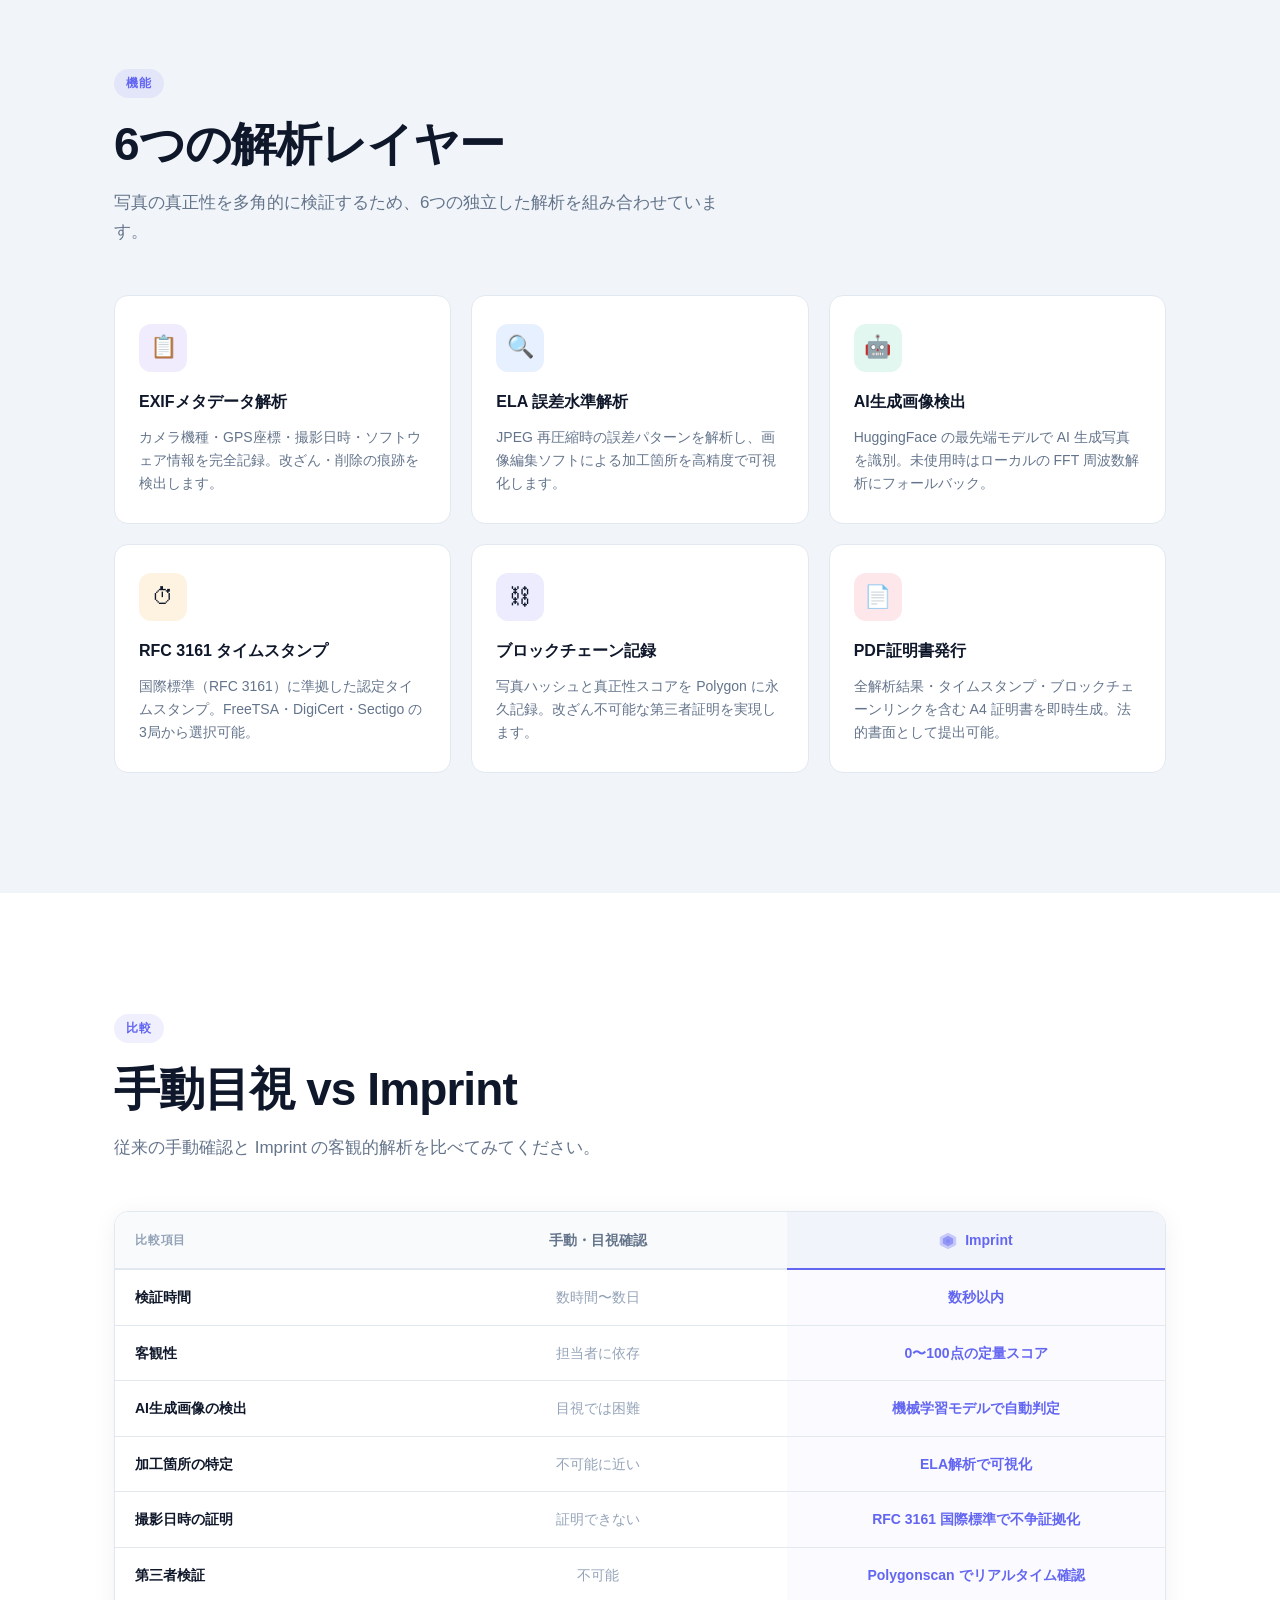
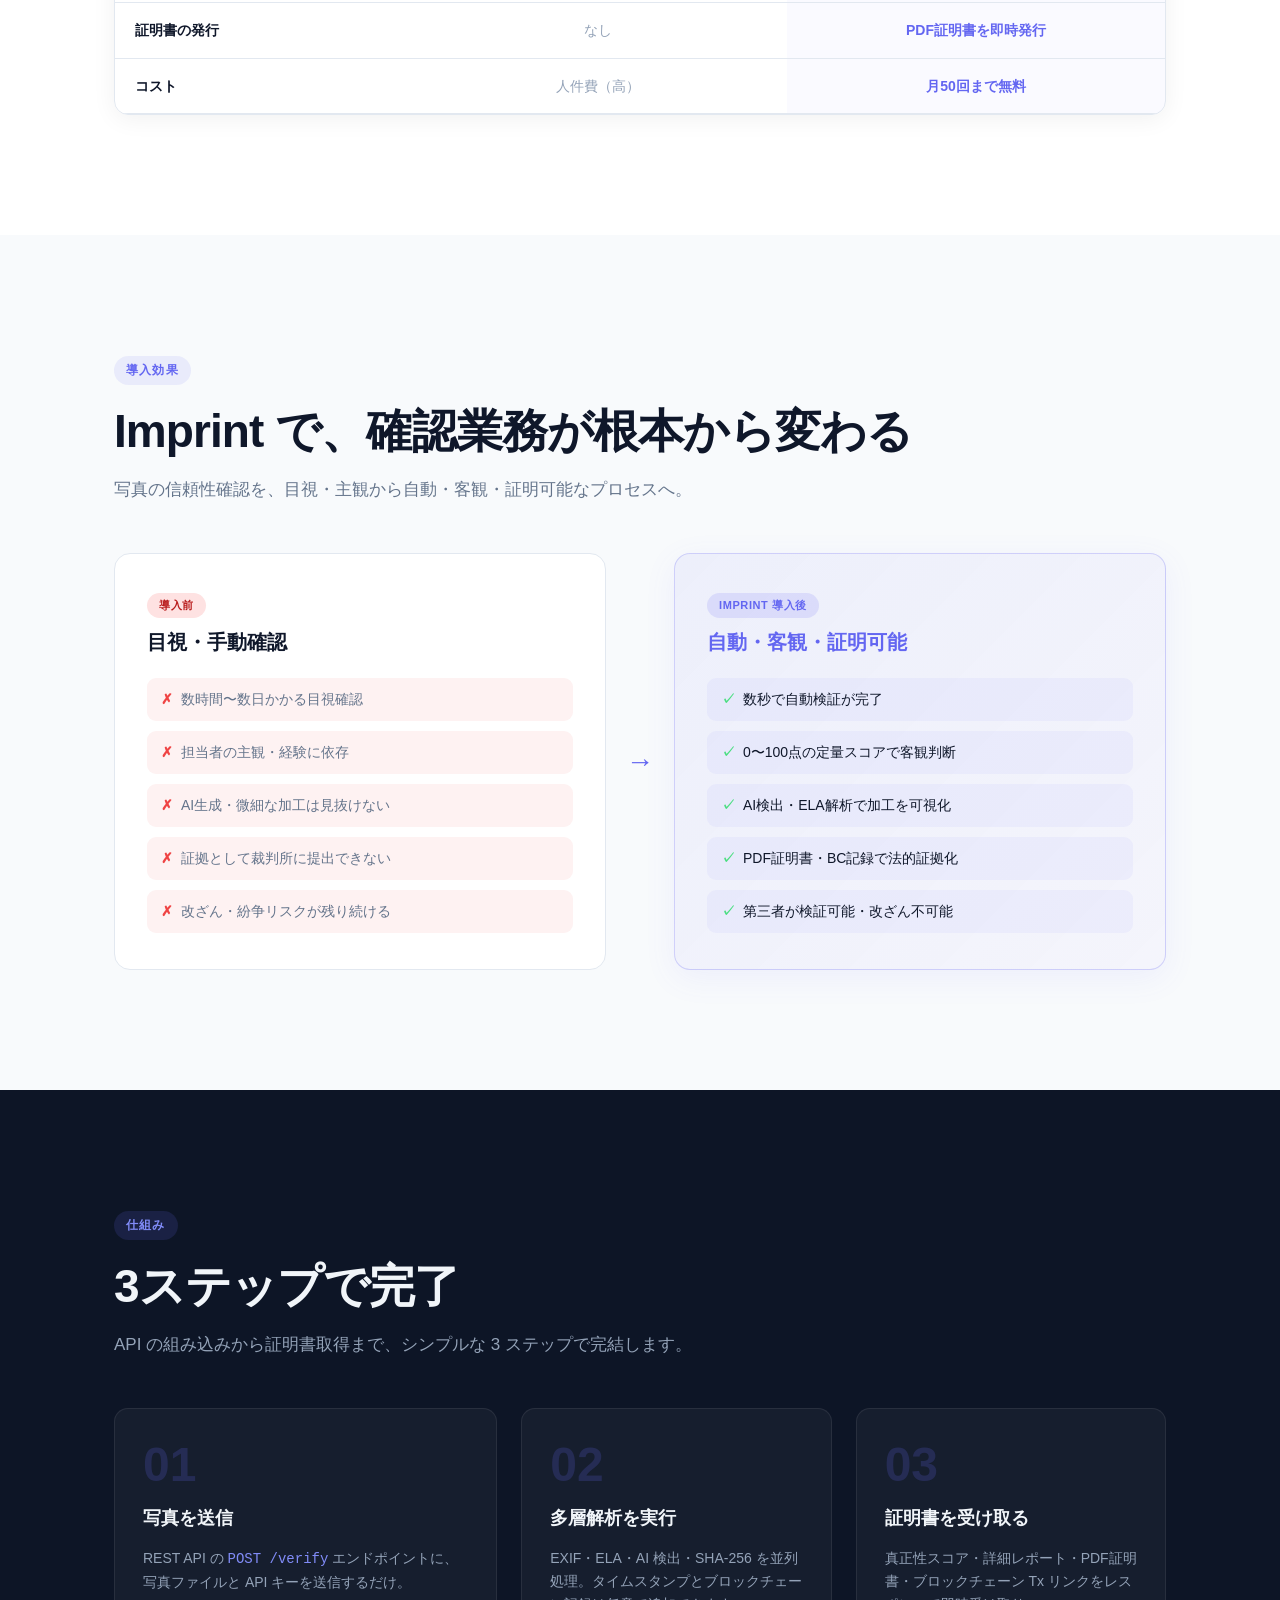
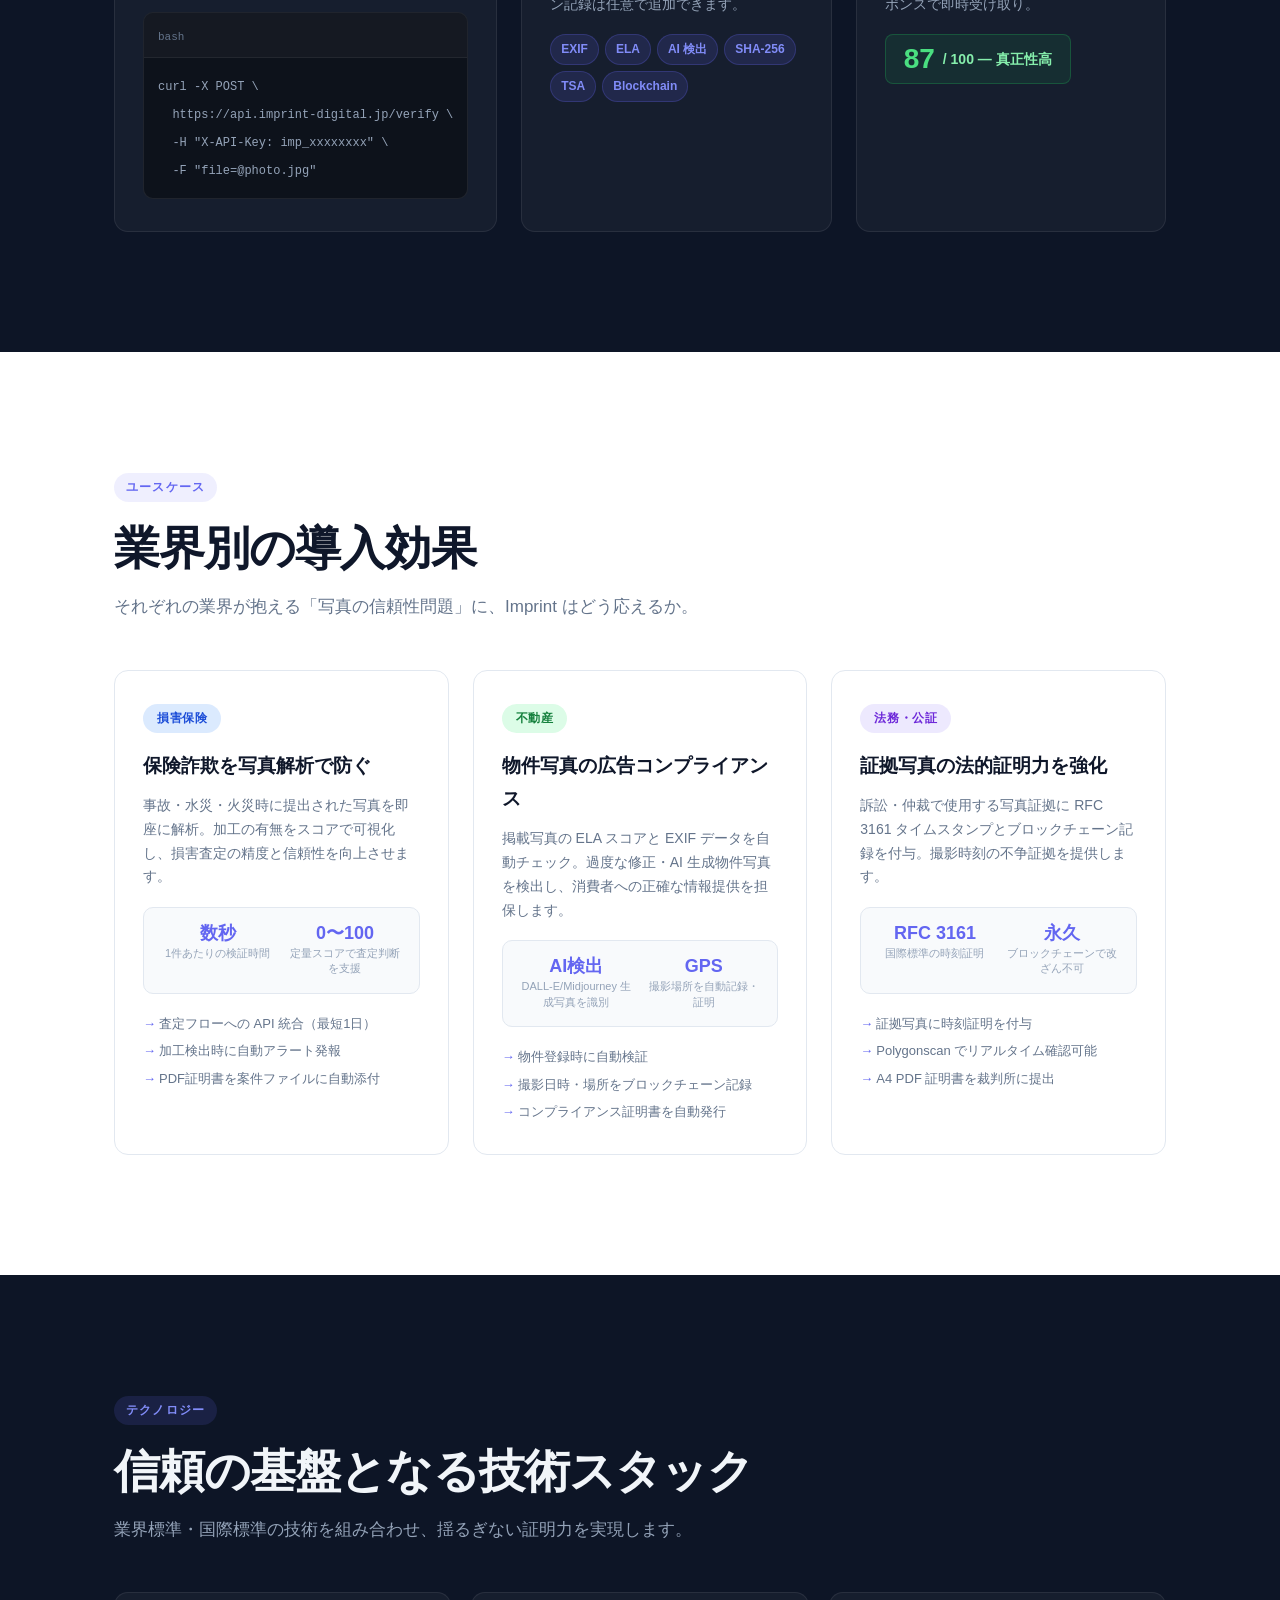
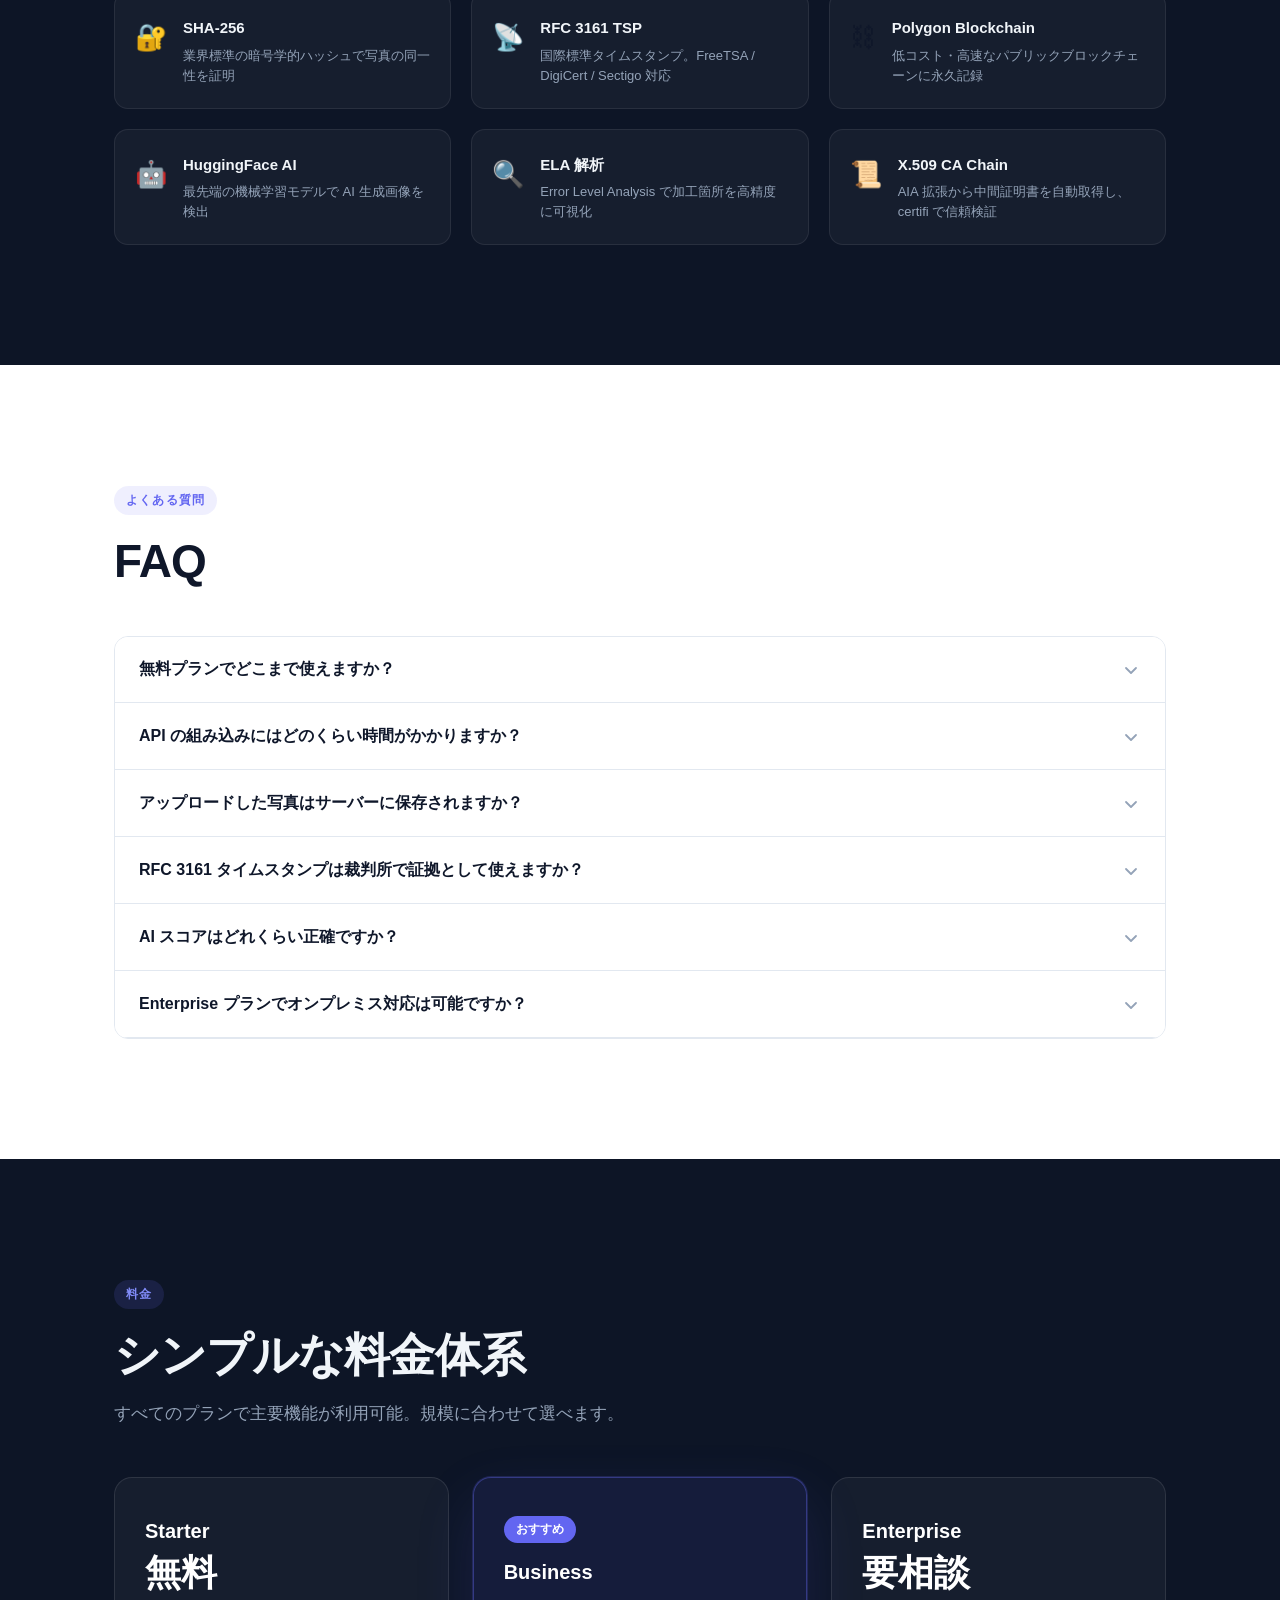
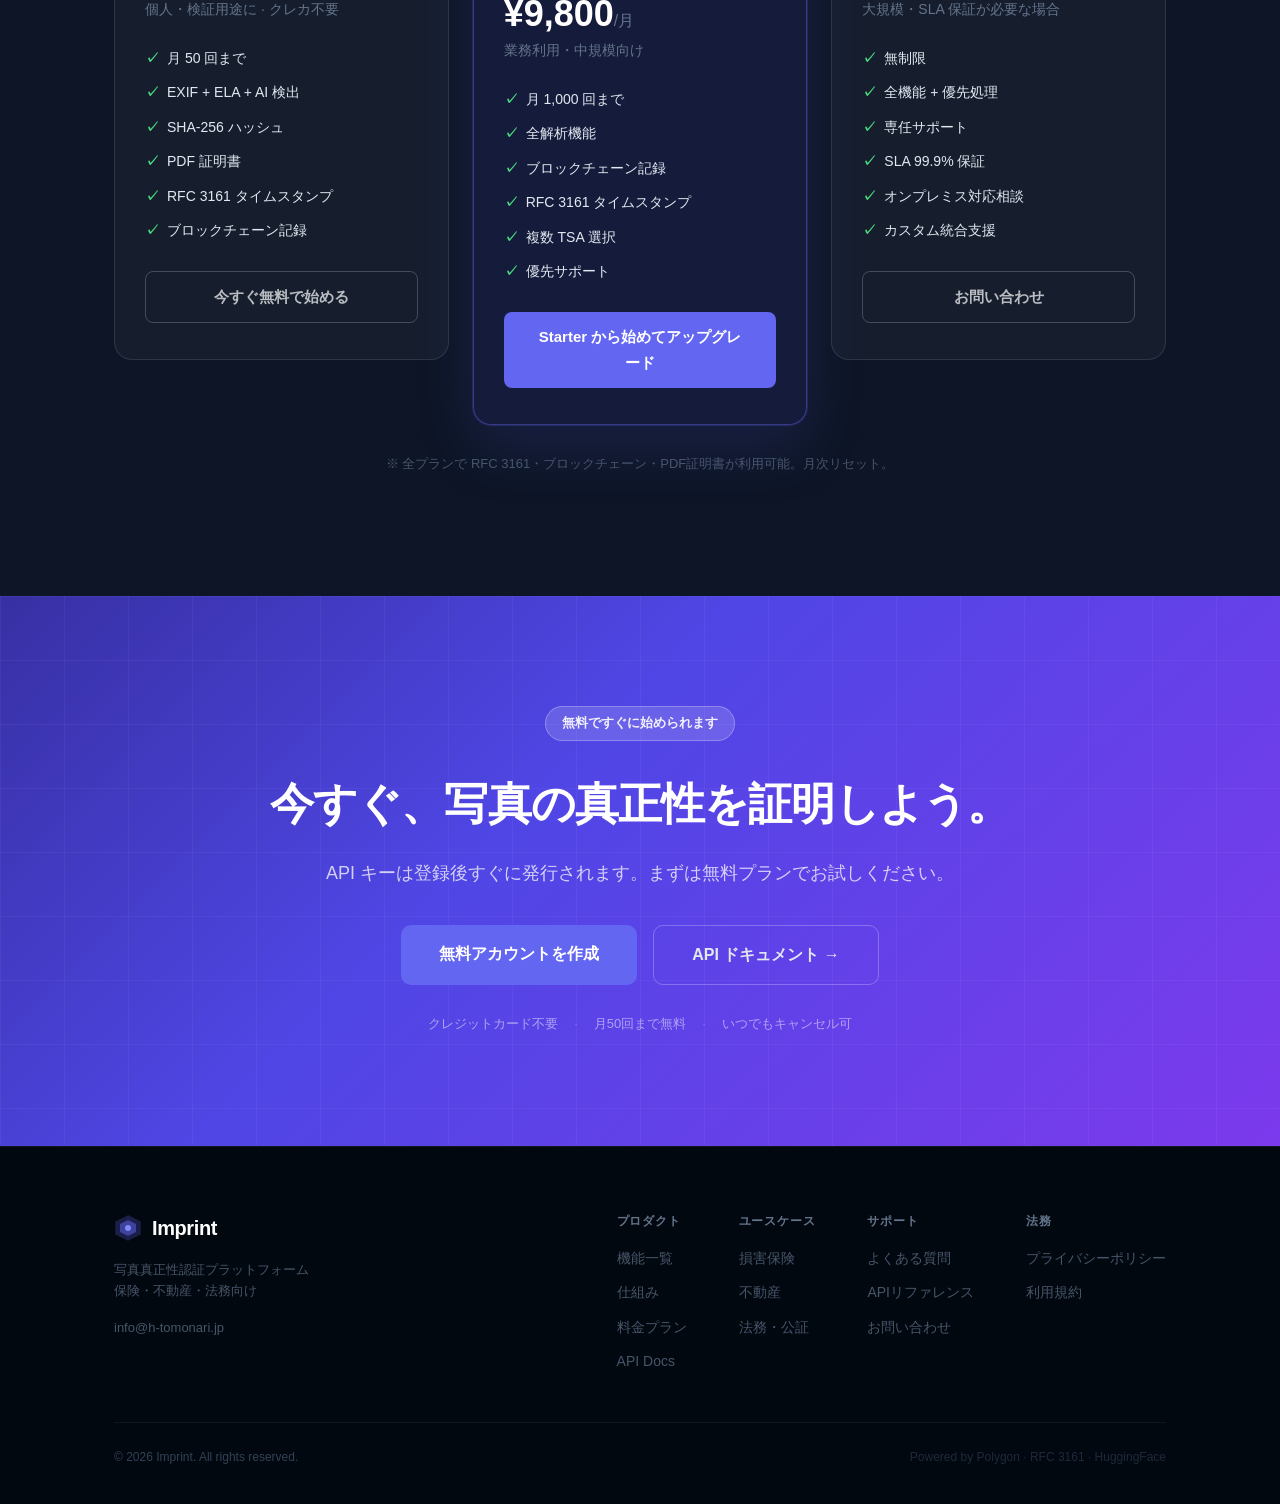
==== commit f09d4543: "fix(website): cert-bar・Before/After・デモウィジェットのUI修正 - cert-bar を tech-pill バッジ行に完全リデザイン（旧クラス破棄） - Befo" ====
--- a/website/index.html
+++ b/website/index.html
@@ -66,22 +66,6 @@
             今すぐデモを体験 <span class="arrow">→</span>
           </a>
         </div>
-        <div class="hero-trust">
-          <div class="trust-item">
-            <svg width="15" height="15" viewBox="0 0 15 15" fill="none"><path d="M7.5 1L9.5 5.5L14 6.27L10.75 9.45L11.5 14L7.5 11.77L3.5 14L4.25 9.45L1 6.27L5.5 5.5L7.5 1Z" fill="#4ade80"/></svg>
-            カード不要・即日開始
-          </div>
-          <span class="trust-sep">·</span>
-          <div class="trust-item">
-            <svg width="15" height="15" viewBox="0 0 15 15" fill="none"><path d="M7.5 1L9.5 5.5L14 6.27L10.75 9.45L11.5 14L7.5 11.77L3.5 14L4.25 9.45L1 6.27L5.5 5.5L7.5 1Z" fill="#4ade80"/></svg>
-            RFC 3161 国際標準
-          </div>
-          <span class="trust-sep">·</span>
-          <div class="trust-item">
-            <svg width="15" height="15" viewBox="0 0 15 15" fill="none"><path d="M7.5 1L9.5 5.5L14 6.27L10.75 9.45L11.5 14L7.5 11.77L3.5 14L4.25 9.45L1 6.27L5.5 5.5L7.5 1Z" fill="#4ade80"/></svg>
-            Polygon ブロックチェーン
-          </div>
-        </div>
       </div>
 
       <div class="hero-visual">
@@ -161,44 +145,17 @@
     </div>
   </div>
 
-  <!-- ── Cert bar ── -->
-  <div class="cert-bar">
-    <div class="container">
-      <div class="cert-grid">
-        <div class="cert-item">
-          <span class="cert-ico">📡</span>
-          <div>
-            <div class="cert-name">RFC 3161</div>
-            <div class="cert-desc">国際標準タイムスタンプ</div>
-          </div>
-        </div>
-        <div class="cert-item">
-          <span class="cert-ico">⛓</span>
-          <div>
-            <div class="cert-name">Polygon Mainnet</div>
-            <div class="cert-desc">パブリックBC永久記録</div>
-          </div>
-        </div>
-        <div class="cert-item">
-          <span class="cert-ico">🔐</span>
-          <div>
-            <div class="cert-name">SHA-256</div>
-            <div class="cert-desc">暗号学的ハッシュ証明</div>
-          </div>
-        </div>
-        <div class="cert-item">
-          <span class="cert-ico">📜</span>
-          <div>
-            <div class="cert-name">X.509 CA Chain</div>
-            <div class="cert-desc">CA証明書チェーン検証</div>
-          </div>
-        </div>
-        <div class="cert-item">
-          <span class="cert-ico">🤖</span>
-          <div>
-            <div class="cert-name">HuggingFace AI</div>
-            <div class="cert-desc">最先端AI生成検出</div>
-          </div>
+  <!-- ── Tech bar ── -->
+  <div class="tech-bar">
+    <div class="container">
+      <div class="tech-bar-inner">
+        <span class="tech-bar-label">採用技術</span>
+        <div class="tech-bar-pills">
+          <span class="tech-pill">📡 RFC 3161</span>
+          <span class="tech-pill">⛓ Polygon Mainnet</span>
+          <span class="tech-pill">🔐 SHA-256</span>
+          <span class="tech-pill">📜 X.509 CA Chain</span>
+          <span class="tech-pill">🤖 HuggingFace AI</span>
         </div>
       </div>
     </div>
@@ -238,13 +195,13 @@
         </div>
 
         <!-- Drop zone -->
-        <div class="demo-drop-zone" id="demoDropZone">
+        <div class="demo-drop-zone" id="demoDropZone" role="button" tabindex="0">
           <div class="demo-drop-icon">📷</div>
           <div class="demo-drop-title">写真をドラッグ&ドロップ</div>
-          <div class="demo-drop-sub">JPEG / PNG / HEIC · 最大 20MB</div>
-          <label class="demo-pick-btn" for="demoFile">ファイルを選択</label>
+          <div class="demo-drop-sub">または</div>
+          <span class="demo-pick-btn">ファイルを選択</span>
           <input type="file" id="demoFile" accept="image/*" style="display:none">
-          <p class="demo-disclaimer">※ このデモは模擬シミュレーションです。画像データはサーバーに送信されません。</p>
+          <p class="demo-disclaimer">※ 画像データはサーバーに送信されません（ローカル処理）</p>
         </div>
 
         <!-- Scanning / Result -->
@@ -548,37 +505,33 @@
   </section>
 
   <!-- ── Before / After ── -->
-  <section class="section ba-section" id="before-after">
+  <section class="section" style="background:#f8fafc;" id="before-after">
     <div class="container">
       <div class="section-label reveal">導入効果</div>
       <h2 class="section-title reveal">Imprint で、確認業務が根本から変わる</h2>
       <p class="section-sub reveal">写真の信頼性確認を、目視・主観から自動・客観・証明可能なプロセスへ。</p>
-      <div class="ba-grid mt-48">
-        <div class="ba-before-col reveal">
-          <span class="ba-tag ba-tag-before">導入前</span>
-          <div class="ba-col-title">目視・手動確認</div>
-          <ul class="ba-items">
-            <li class="ba-item bad"><span class="ba-ico">✗</span><span>数時間〜数日かかる目視確認</span></li>
-            <li class="ba-item bad"><span class="ba-ico">✗</span><span>担当者の主観・経験に依存</span></li>
-            <li class="ba-item bad"><span class="ba-ico">✗</span><span>AI生成・微細な加工は見抜けない</span></li>
-            <li class="ba-item bad"><span class="ba-ico">✗</span><span>証拠として裁判所に提出できない</span></li>
-            <li class="ba-item bad"><span class="ba-ico">✗</span><span>改ざん・紛争リスクが残り続ける</span></li>
+      <div class="bacomp mt-48">
+        <div class="bacomp-card bacomp-before reveal">
+          <div class="bacomp-tag" style="background:#fee2e2;color:#b91c1c;">導入前</div>
+          <div class="bacomp-title">目視・手動確認</div>
+          <ul class="bacomp-list">
+            <li class="bacomp-item bacomp-bad">数時間〜数日かかる目視確認</li>
+            <li class="bacomp-item bacomp-bad">担当者の主観・経験に依存</li>
+            <li class="bacomp-item bacomp-bad">AI生成・微細な加工は見抜けない</li>
+            <li class="bacomp-item bacomp-bad">証拠として裁判所に提出できない</li>
+            <li class="bacomp-item bacomp-bad">改ざん・紛争リスクが残り続ける</li>
           </ul>
         </div>
-        <div class="ba-divider reveal">
-          <div class="ba-divider-line"></div>
-          <div class="ba-divider-arrow">→</div>
-          <div class="ba-divider-line"></div>
-        </div>
-        <div class="ba-after-col reveal">
-          <span class="ba-tag ba-tag-after">Imprint 導入後</span>
-          <div class="ba-col-title">自動・客観・証明可能</div>
-          <ul class="ba-items">
-            <li class="ba-item good"><span class="ba-ico">✓</span><span>数秒で自動検証が完了</span></li>
-            <li class="ba-item good"><span class="ba-ico">✓</span><span>0〜100点の定量スコアで客観判断</span></li>
-            <li class="ba-item good"><span class="ba-ico">✓</span><span>AI検出・ELA解析で加工を可視化</span></li>
-            <li class="ba-item good"><span class="ba-ico">✓</span><span>PDF証明書・BC記録で法的証拠化</span></li>
-            <li class="ba-item good"><span class="ba-ico">✓</span><span>第三者が検証可能・改ざん不可能</span></li>
+        <div class="bacomp-arrow reveal">→</div>
+        <div class="bacomp-card bacomp-after reveal">
+          <div class="bacomp-tag" style="background:rgba(99,102,241,.15);color:#6366f1;">Imprint 導入後</div>
+          <div class="bacomp-title" style="color:#6366f1;">自動・客観・証明可能</div>
+          <ul class="bacomp-list">
+            <li class="bacomp-item bacomp-good">数秒で自動検証が完了</li>
+            <li class="bacomp-item bacomp-good">0〜100点の定量スコアで客観判断</li>
+            <li class="bacomp-item bacomp-good">AI検出・ELA解析で加工を可視化</li>
+            <li class="bacomp-item bacomp-good">PDF証明書・BC記録で法的証拠化</li>
+            <li class="bacomp-item bacomp-good">第三者が検証可能・改ざん不可能</li>
           </ul>
         </div>
       </div>
--- a/website/style.css
+++ b/website/style.css
@@ -984,31 +984,47 @@
   .faq-q { font-size: 15px; padding: 18px 20px; }
 }
 
-/* ── Cert bar ── */
-.cert-bar {
-  background: var(--dark);
+/* ── Tech bar ── */
+.tech-bar {
+  background: var(--dark-2);
+  border-top: 1px solid var(--border-dark);
   border-bottom: 1px solid var(--border-dark);
-  padding: 28px 0;
-}
-.cert-grid {
-  display: flex;
+  padding: 20px 0;
+}
+.tech-bar-inner {
+  display: flex;
+  align-items: center;
   justify-content: center;
-  align-items: center;
+  gap: 20px;
   flex-wrap: wrap;
-  gap: 0;
-}
-.cert-item {
-  display: flex;
-  align-items: center;
-  gap: 10px;
-  padding: 12px 28px;
-  border-right: 1px solid rgba(255,255,255,.07);
+}
+.tech-bar-label {
+  font-size: 11px;
+  font-weight: 700;
+  text-transform: uppercase;
+  letter-spacing: 1px;
+  color: #334155;
   flex-shrink: 0;
 }
-.cert-item:last-child { border-right: none; }
-.cert-ico { font-size: 22px; flex-shrink: 0; }
-.cert-name { font-size: 13px; font-weight: 700; color: #e2e8f0; line-height: 1.3; }
-.cert-desc { font-size: 11px; color: #475569; margin-top: 1px; }
+.tech-bar-pills {
+  display: flex;
+  align-items: center;
+  flex-wrap: wrap;
+  gap: 8px;
+}
+.tech-pill {
+  display: inline-flex;
+  align-items: center;
+  gap: 6px;
+  background: rgba(255,255,255,.05);
+  border: 1px solid rgba(255,255,255,.08);
+  color: #94a3b8;
+  padding: 6px 14px;
+  border-radius: 999px;
+  font-size: 12px;
+  font-weight: 600;
+  white-space: nowrap;
+}
 
 /* ── Demo section ── */
 .demo-section {
@@ -1184,84 +1200,85 @@
 }
 .demo-reset-btn:hover { border-color: rgba(255,255,255,.25); color: #94a3b8; }
 
-/* ── Before / After section ── */
-.ba-section { background: var(--light-bg); }
-
-.ba-grid {
-  display: grid;
-  grid-template-columns: 1fr 64px 1fr;
+/* ── Before / After (bacomp) ── */
+.bacomp {
+  display: flex;
+  align-items: stretch;
   gap: 0;
-  align-items: stretch;
-}
-.ba-col {
-  border-radius: 18px;
+}
+.bacomp-card {
+  flex: 1;
+  border-radius: 16px;
   padding: 36px 32px;
 }
-.ba-before-col {
-  background: #fff;
-  border: 1px solid var(--border-light);
-  border-radius: 18px;
-  padding: 36px 32px;
-}
-.ba-after-col {
-  background: linear-gradient(135deg, rgba(99,102,241,.08) 0%, rgba(139,92,246,.04) 100%);
+.bacomp-before {
+  background: #ffffff;
+  border: 1px solid #e2e8f0;
+}
+.bacomp-after {
+  background: linear-gradient(135deg, rgba(99,102,241,.07), rgba(139,92,246,.03));
   border: 1px solid rgba(99,102,241,.25);
-  border-radius: 18px;
-  padding: 36px 32px;
   box-shadow: 0 8px 32px rgba(99,102,241,.08);
 }
-.ba-divider {
-  display: flex;
-  flex-direction: column;
+.bacomp-arrow {
+  display: flex;
   align-items: center;
   justify-content: center;
-  gap: 6px;
-}
-.ba-divider-line { flex: 1; width: 1px; background: linear-gradient(to bottom, transparent, rgba(99,102,241,.3), transparent); }
-.ba-divider-arrow {
-  font-size: 24px;
+  padding: 0 20px;
+  font-size: 28px;
   font-weight: 900;
   color: var(--indigo);
-  line-height: 1;
-}
-
-.ba-tag {
+  flex-shrink: 0;
+}
+.bacomp-tag {
   display: inline-block;
-  padding: 3px 12px; border-radius: 999px;
-  font-size: 11px; font-weight: 700;
+  padding: 3px 12px;
+  border-radius: 999px;
+  font-size: 11px;
+  font-weight: 700;
+  text-transform: uppercase;
   letter-spacing: .6px;
-  text-transform: uppercase;
-  margin-bottom: 10px;
-}
-.ba-tag-before { background: #fee2e2; color: #b91c1c; }
-.ba-tag-after  { background: rgba(99,102,241,.15); color: var(--indigo); }
-.ba-col-title {
-  font-size: 20px; font-weight: 800;
+  margin-bottom: 12px;
+}
+.bacomp-title {
+  font-size: 20px;
+  font-weight: 800;
+  color: var(--txt-light);
   margin-bottom: 24px;
   line-height: 1.2;
 }
-.ba-before-col .ba-col-title { color: var(--txt-light); }
-.ba-after-col  .ba-col-title { color: var(--indigo); }
-
-.ba-items { display: flex; flex-direction: column; gap: 10px; }
-.ba-item {
-  display: flex; align-items: flex-start; gap: 10px;
+.bacomp-list {
+  display: flex;
+  flex-direction: column;
+  gap: 10px;
+  list-style: none;
+}
+.bacomp-item {
   padding: 11px 14px;
   border-radius: 9px;
-  font-size: 14px; line-height: 1.5;
-}
-.ba-item.bad  { background: #fef2f2; color: #64748b; }
-.ba-item.good { background: rgba(99,102,241,.06); color: var(--txt-light); }
-.ba-ico { font-size: 14px; flex-shrink: 0; margin-top: 1px; }
-.ba-item.bad  .ba-ico { color: #ef4444; }
-.ba-item.good .ba-ico { color: #4ade80; }
+  font-size: 14px;
+  line-height: 1.5;
+}
+.bacomp-item::before {
+  margin-right: 8px;
+  font-weight: 700;
+}
+.bacomp-bad {
+  background: #fef2f2;
+  color: #64748b;
+}
+.bacomp-bad::before { content: '✗'; color: #ef4444; }
+.bacomp-good {
+  background: rgba(99,102,241,.06);
+  color: var(--txt-light);
+}
+.bacomp-good::before { content: '✓'; color: #4ade80; }
 
 @media (max-width: 760px) {
-  .ba-grid { grid-template-columns: 1fr; }
-  .ba-divider { flex-direction: row; height: 40px; }
-  .ba-divider-line { flex: 1; height: 1px; width: auto; background: linear-gradient(to right, transparent, rgba(99,102,241,.3), transparent); }
+  .bacomp { flex-direction: column; }
+  .bacomp-arrow { padding: 12px 0; font-size: 24px; }
   .demo-scanning { flex-direction: column; }
   .scan-image-wrap { width: 100%; min-width: unset; aspect-ratio: 16/9; }
-  .cert-item { border-right: none; padding: 8px 16px; }
-  .cert-grid { justify-content: flex-start; overflow-x: auto; flex-wrap: nowrap; padding: 0 24px; gap: 4px; }
-}
+  .tech-bar-inner { gap: 12px; }
+  .tech-bar-label { display: none; }
+}
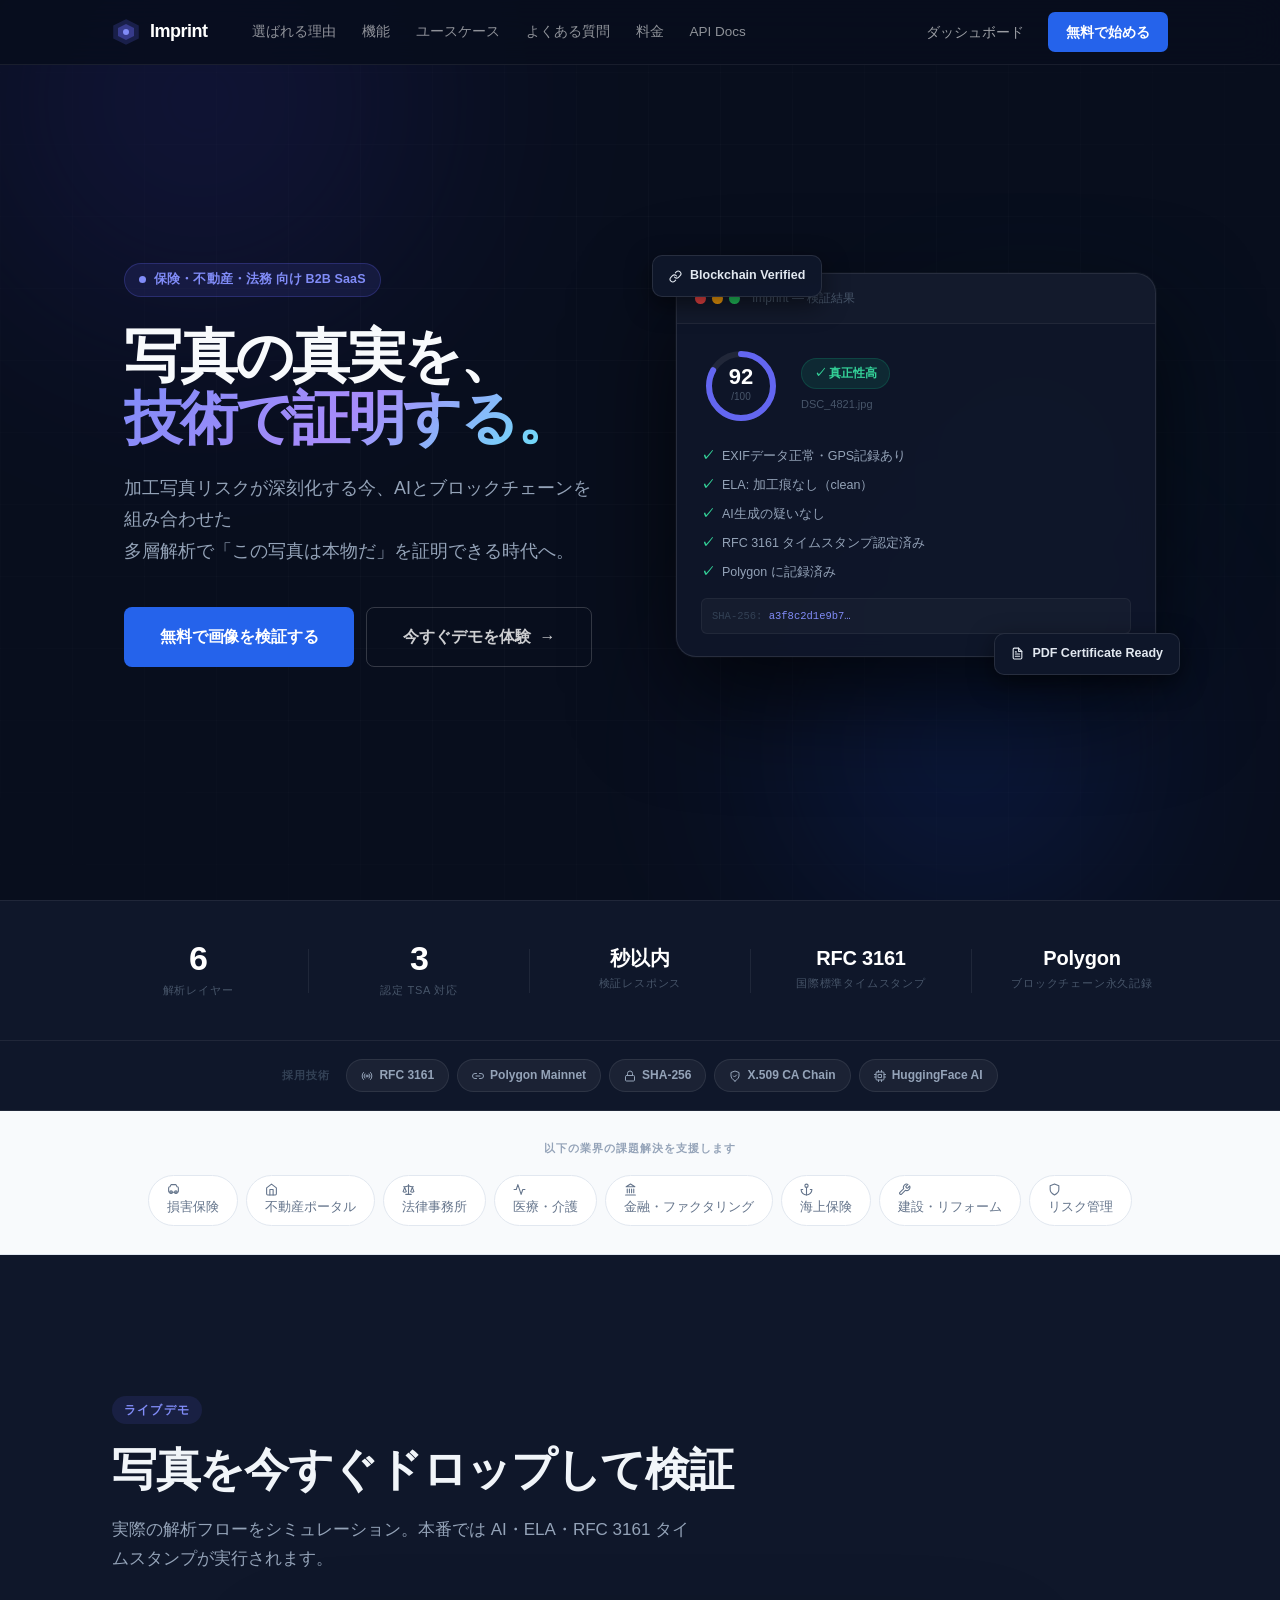
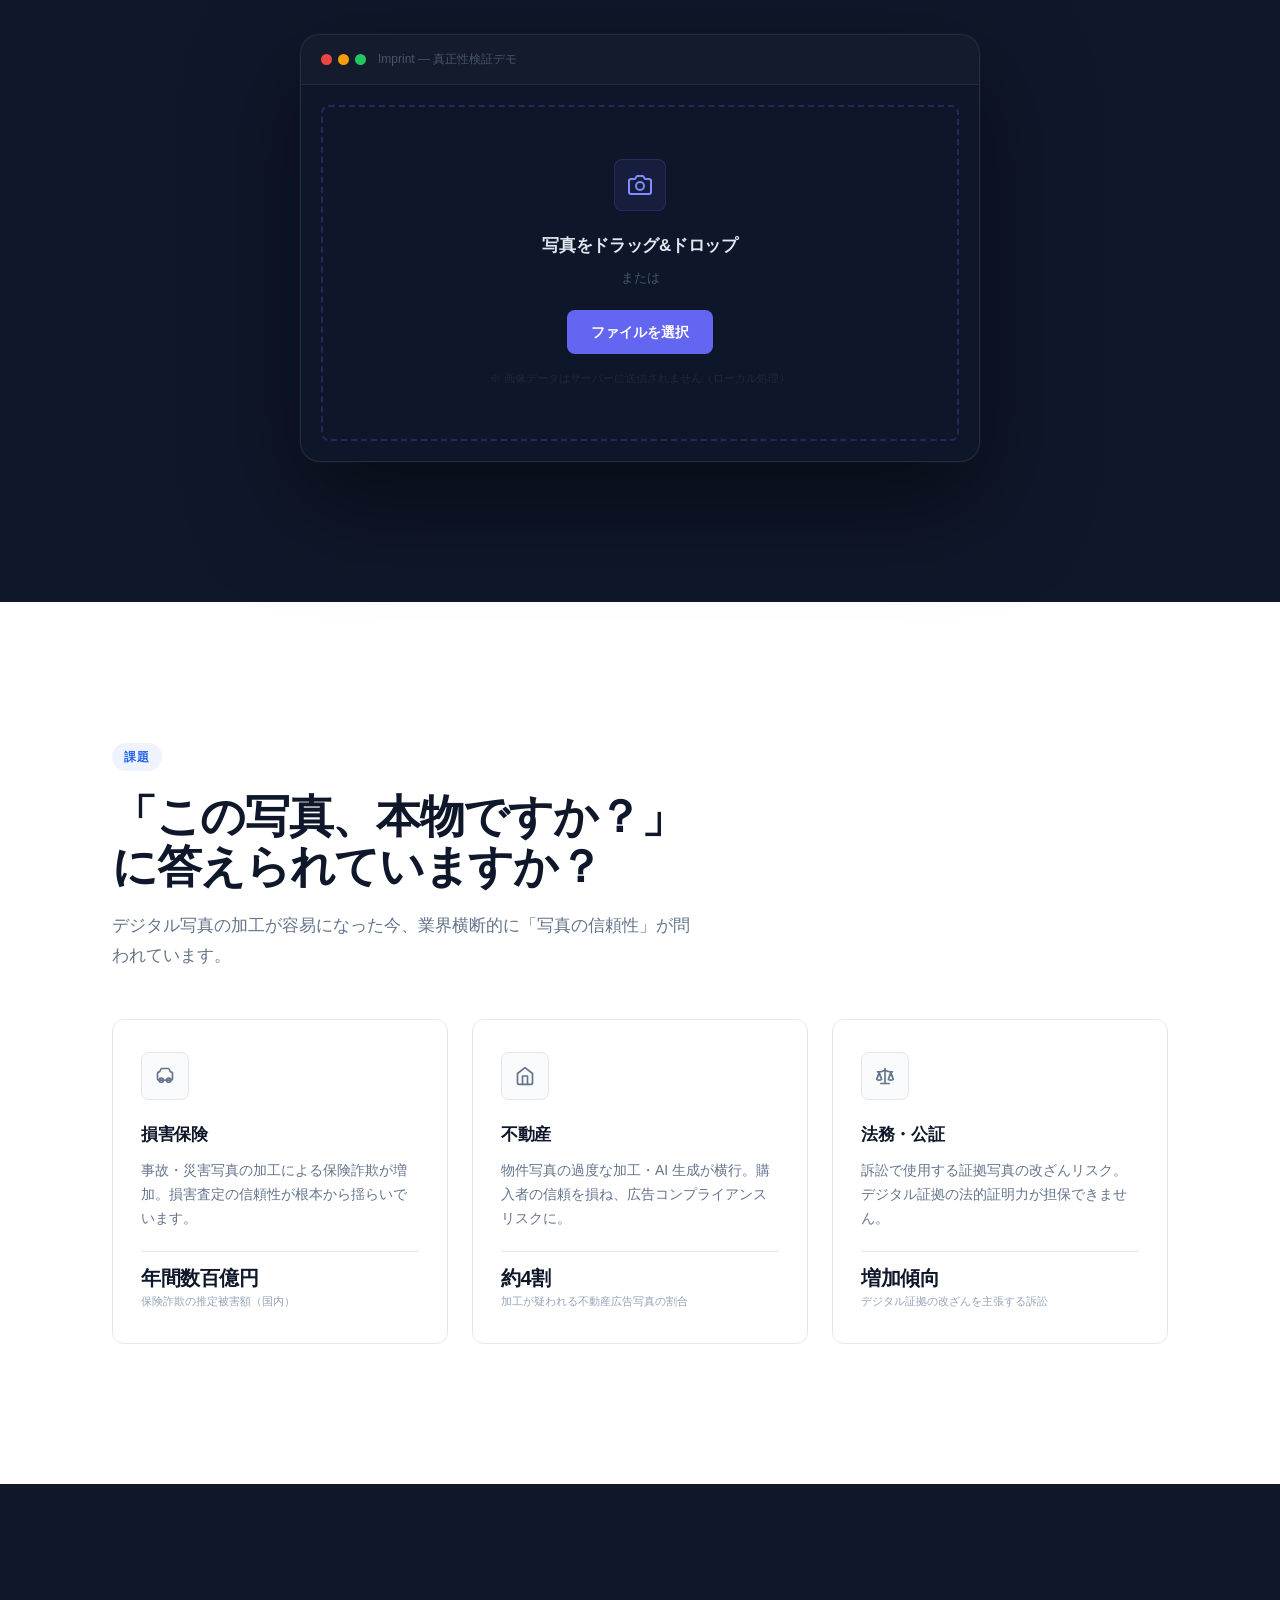
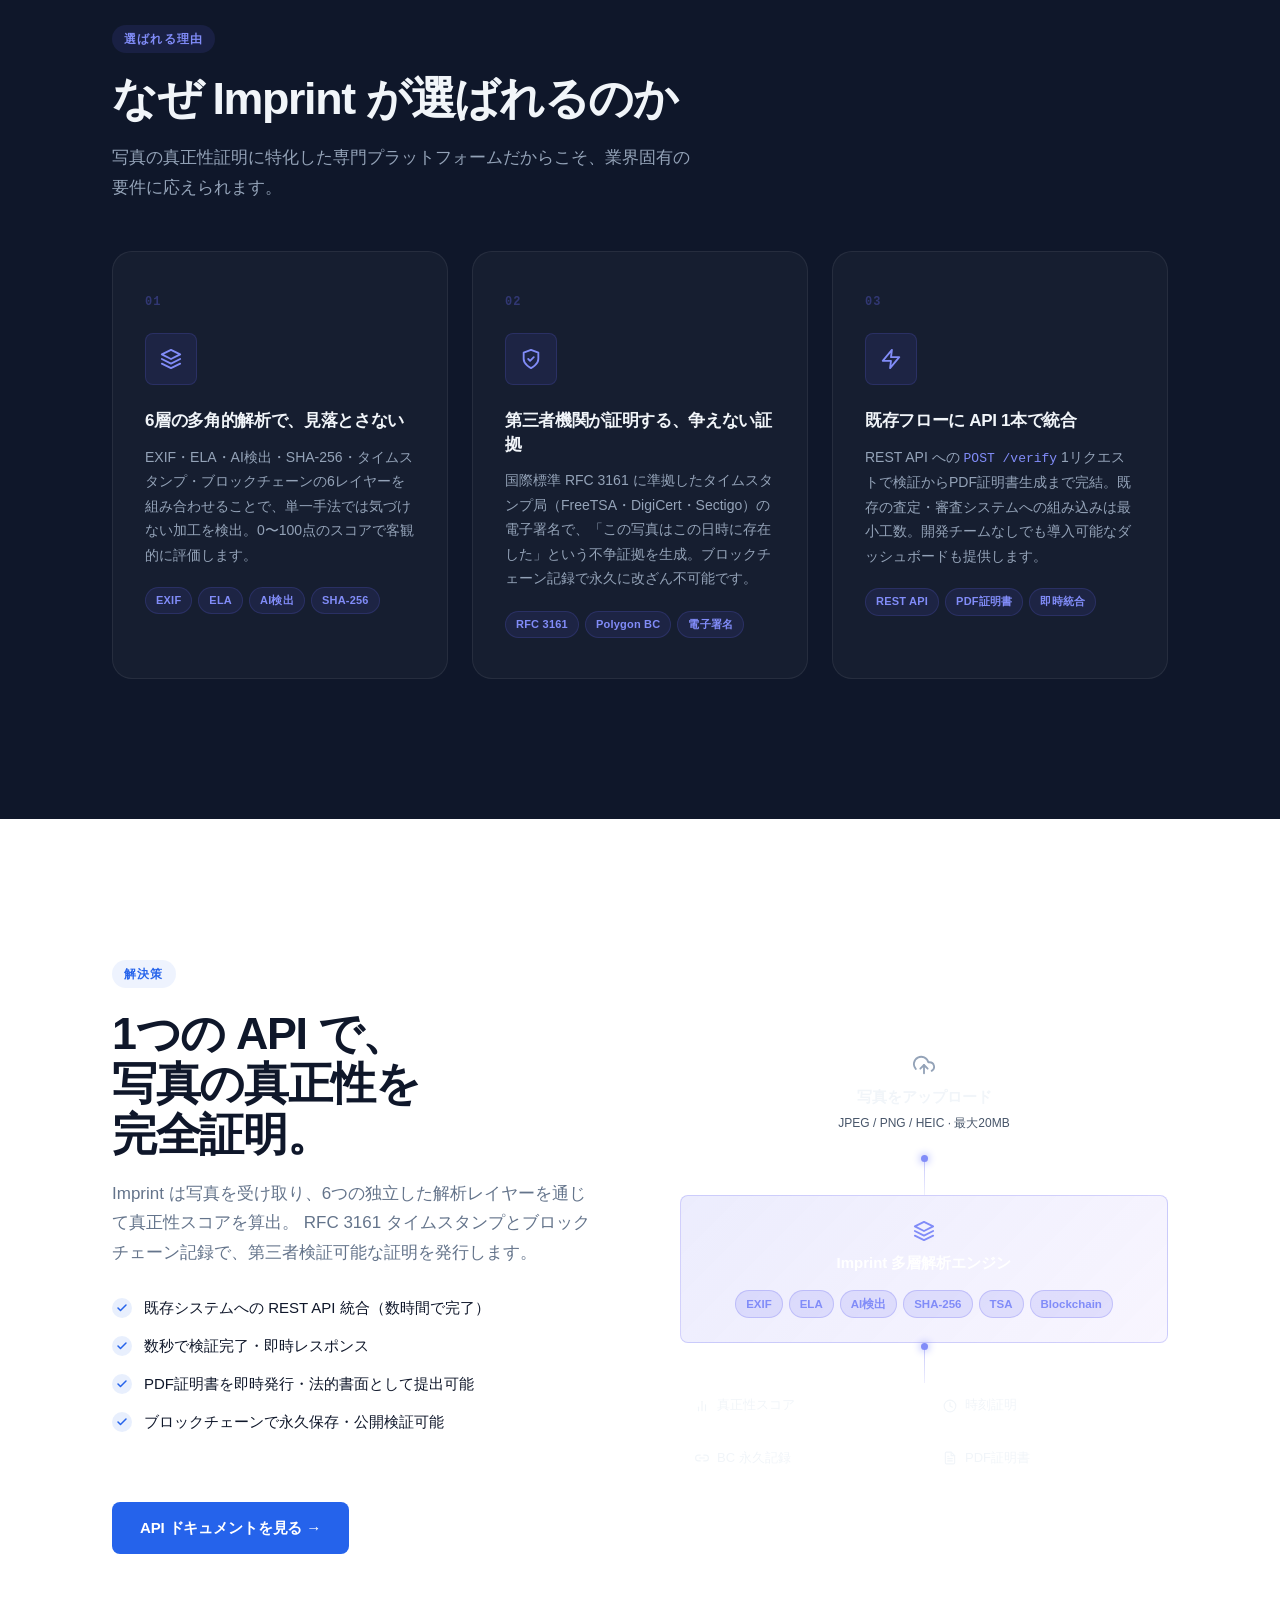
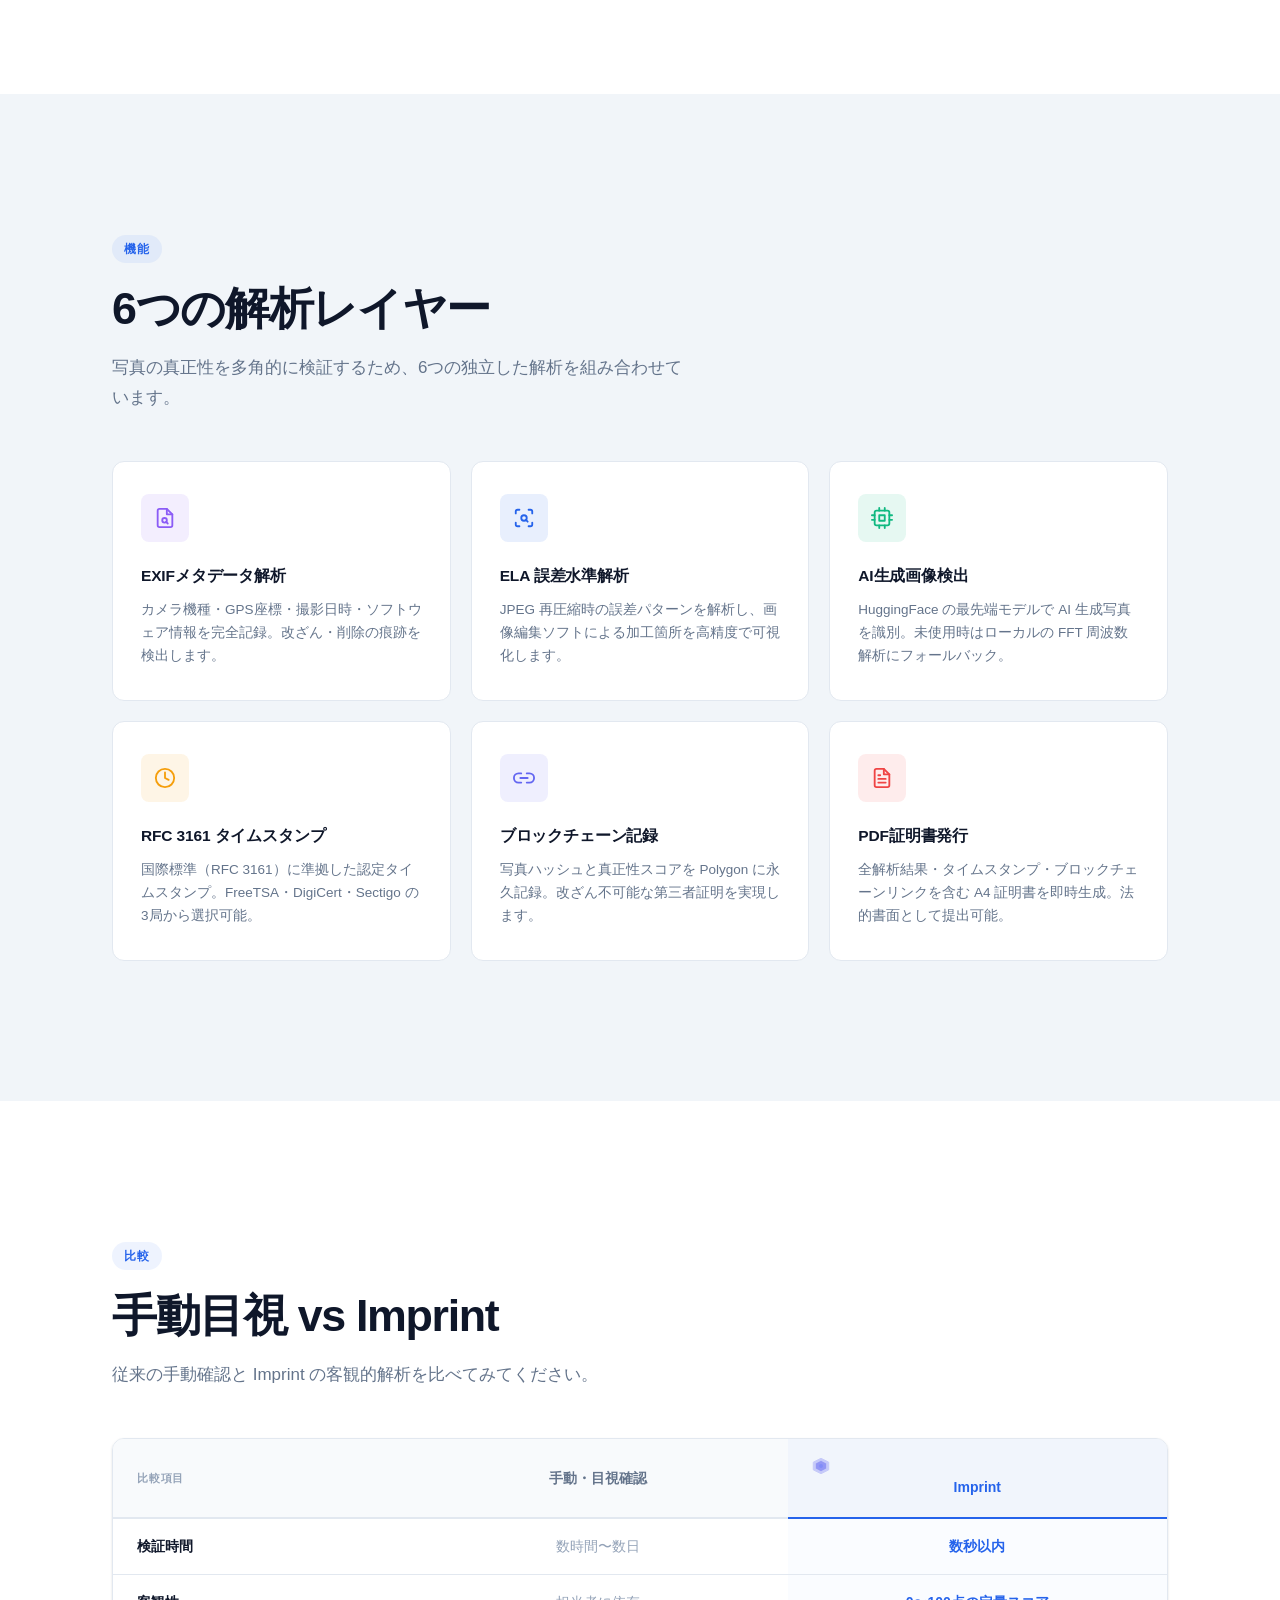
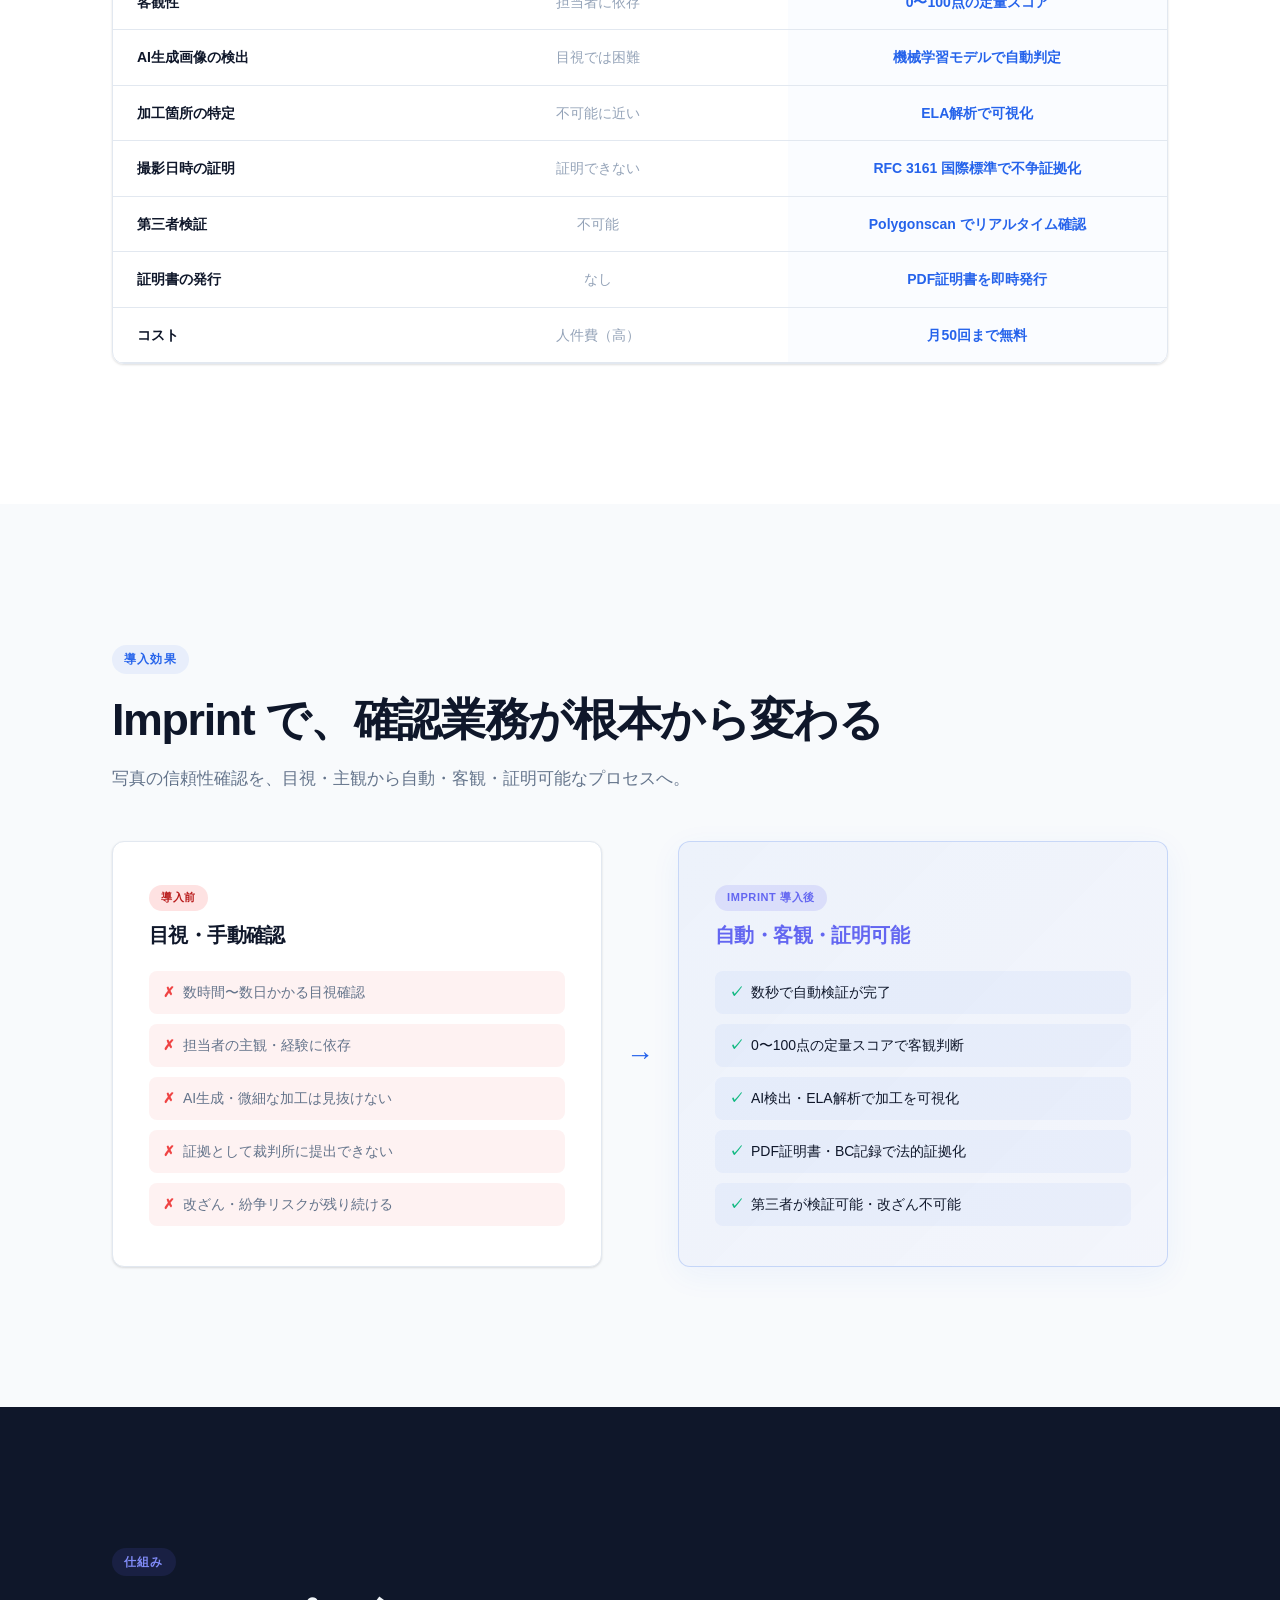
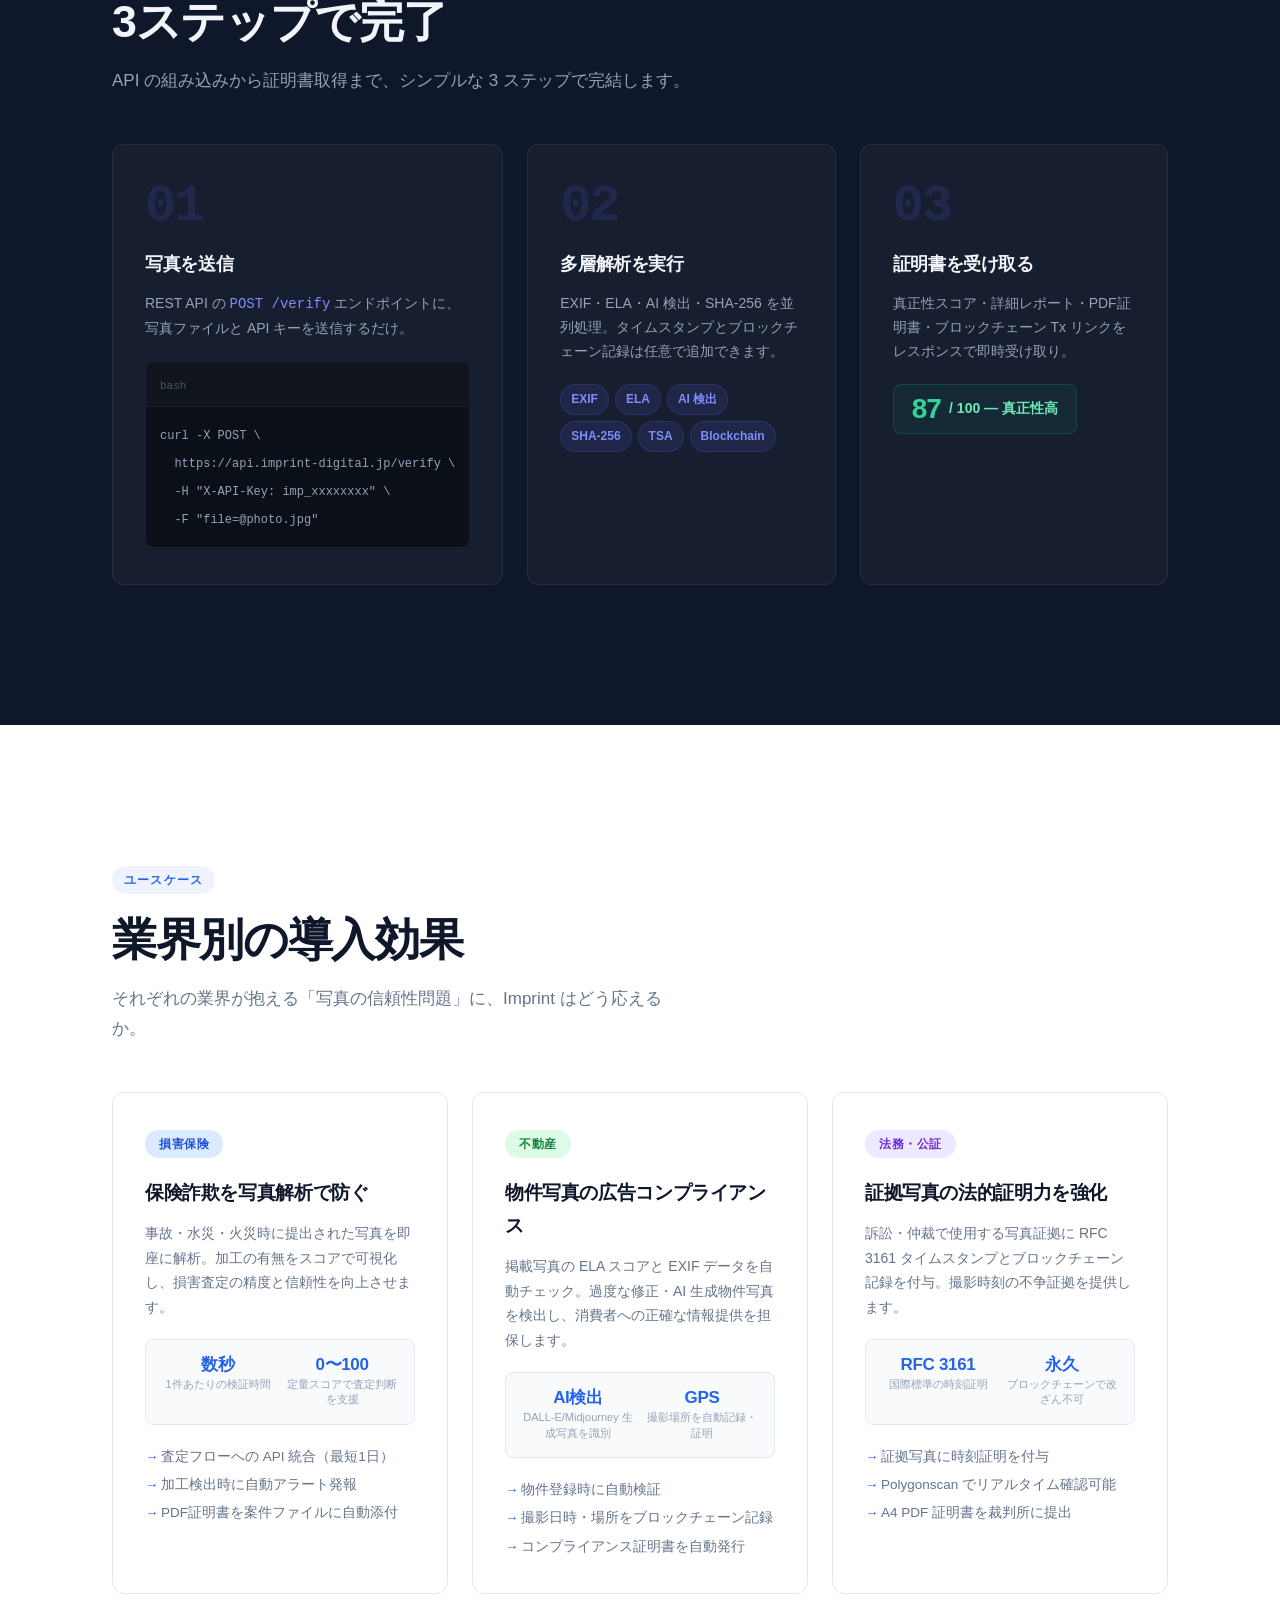
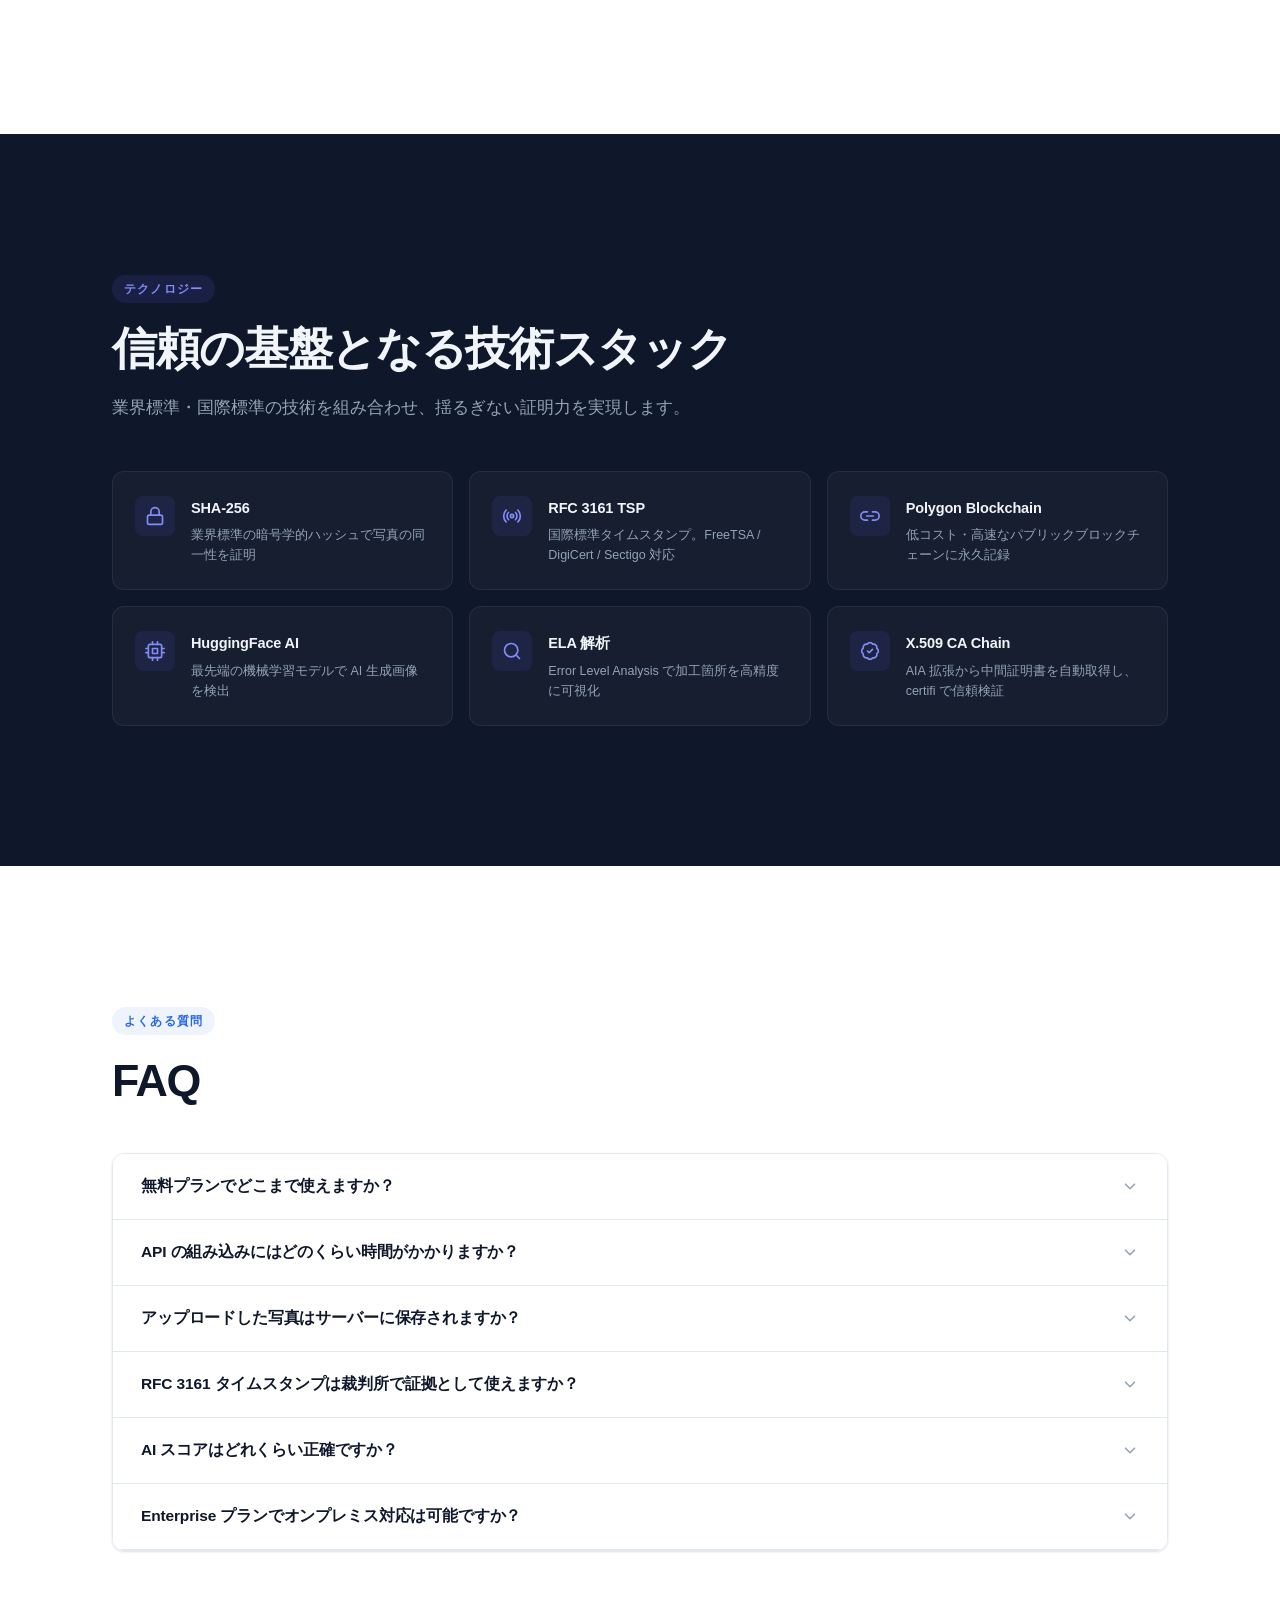
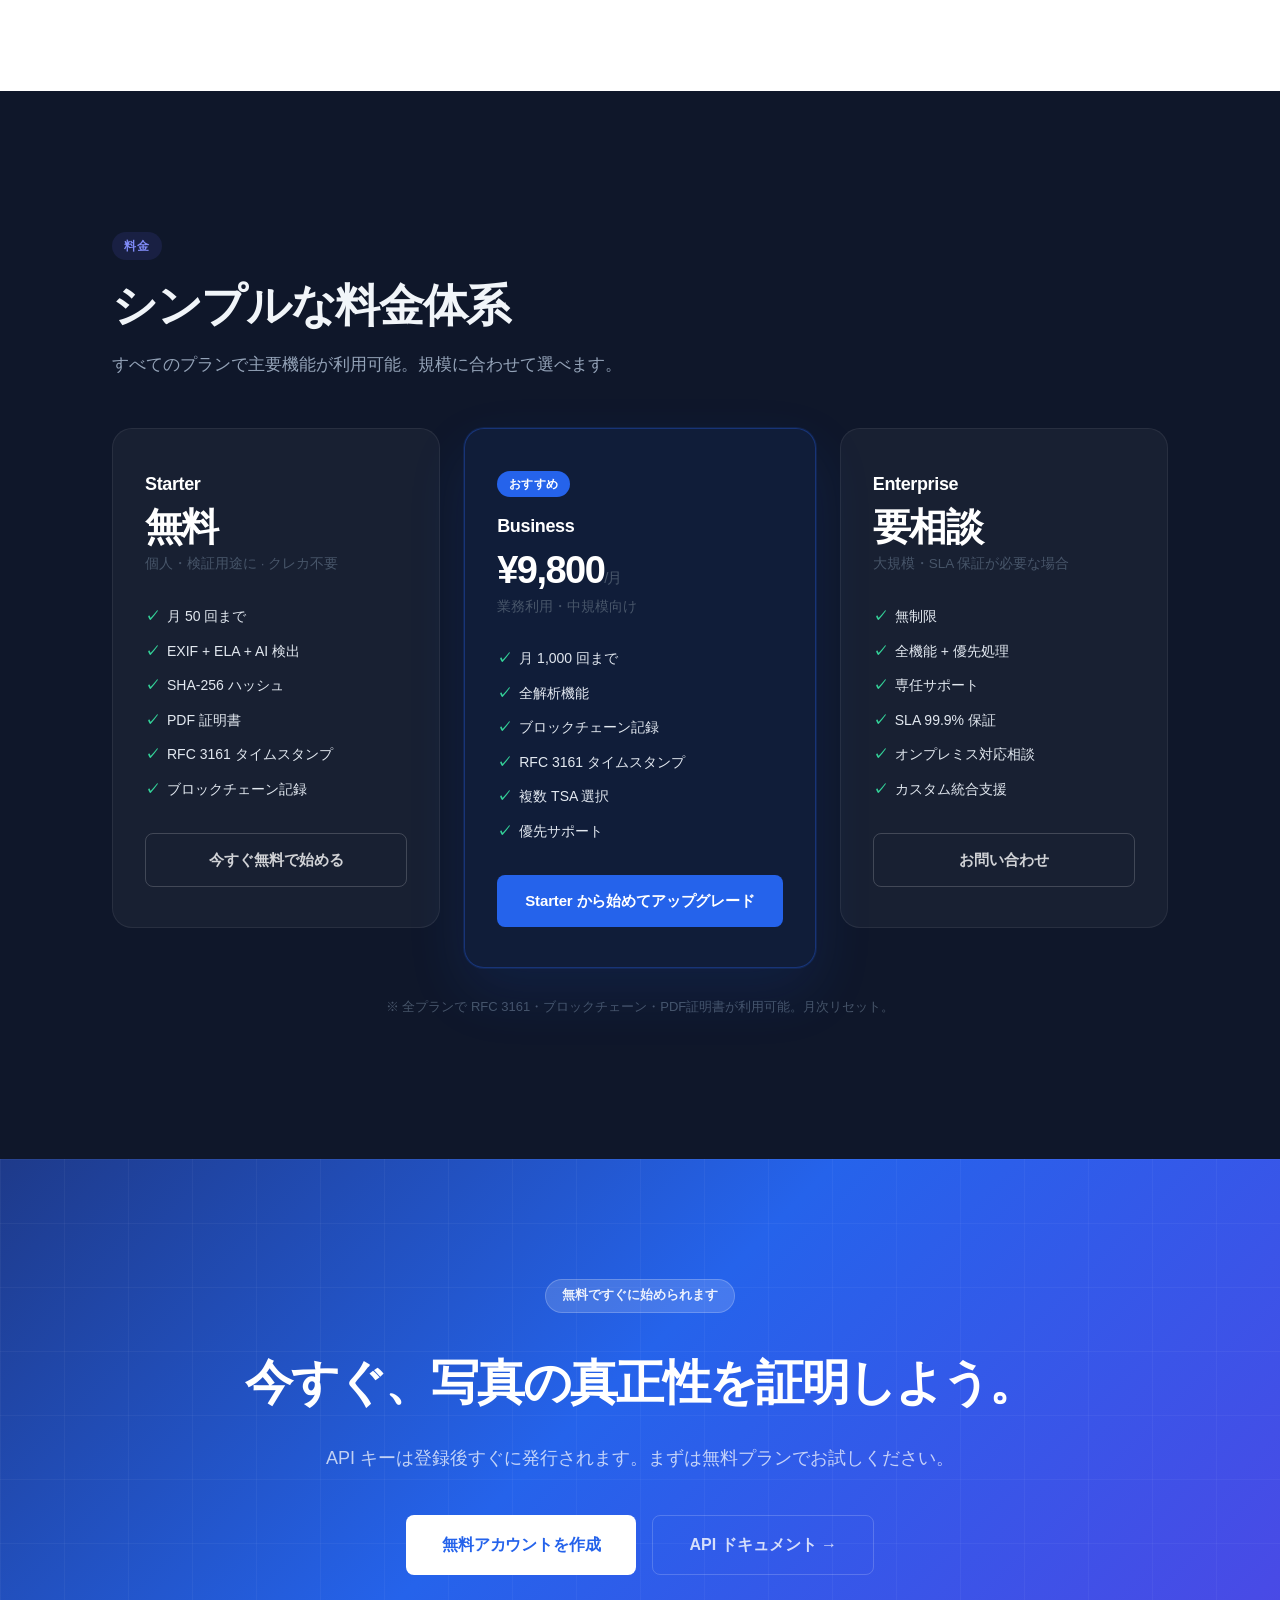
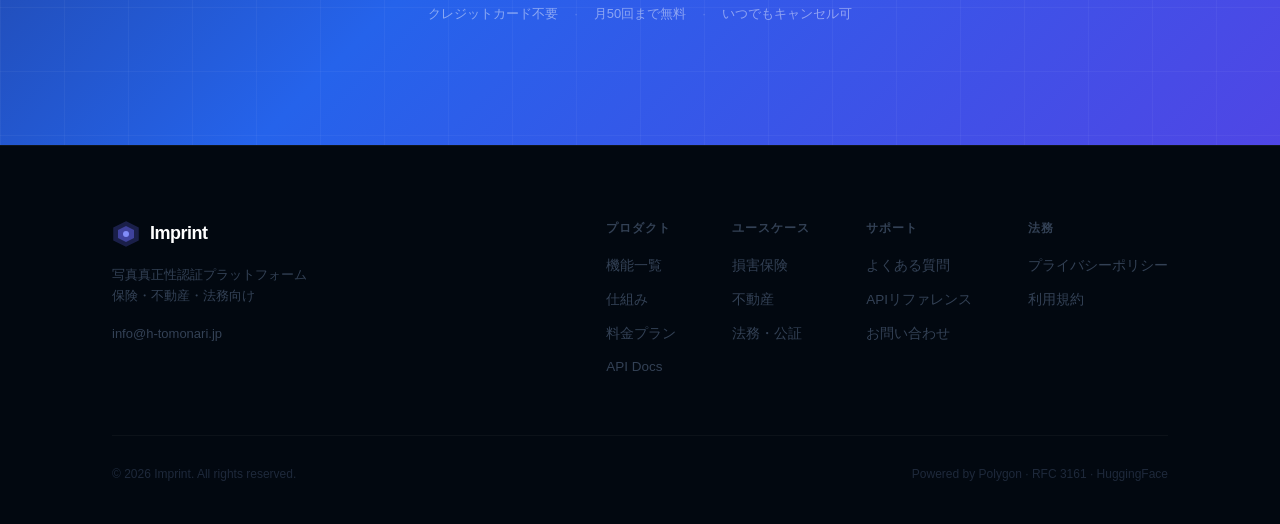
==== commit ca6fcb11: "feat(website): Lucide SVG アイコン全置換・デザインシステム v2.0 全セクションの絵文字アイコンを Lucide SVG（outline・統一テイスト）に刷新。 style" ====
--- a/website/index.html
+++ b/website/index.html
@@ -107,8 +107,14 @@
             <div class="preview-hash">SHA-256: <span>a3f8c2d1e9b7…</span></div>
           </div>
         </div>
-        <div class="float-badge badge-tl"><span>⛓</span> Blockchain Verified</div>
-        <div class="float-badge badge-br"><span>📄</span> PDF Certificate Ready</div>
+        <div class="float-badge badge-tl">
+          <svg width="13" height="13" viewBox="0 0 24 24" fill="none" stroke="currentColor" stroke-width="2" stroke-linecap="round" stroke-linejoin="round"><path d="M10 13a5 5 0 0 0 7.54.54l3-3a5 5 0 0 0-7.07-7.07l-1.72 1.71"/><path d="M14 11a5 5 0 0 0-7.54-.54l-3 3a5 5 0 0 0 7.07 7.07l1.71-1.71"/></svg>
+          Blockchain Verified
+        </div>
+        <div class="float-badge badge-br">
+          <svg width="13" height="13" viewBox="0 0 24 24" fill="none" stroke="currentColor" stroke-width="2" stroke-linecap="round" stroke-linejoin="round"><path d="M14 2H6a2 2 0 0 0-2 2v16a2 2 0 0 0 2 2h12a2 2 0 0 0 2-2V8z"/><polyline points="14 2 14 8 20 8"/><line x1="16" y1="13" x2="8" y2="13"/><line x1="16" y1="17" x2="8" y2="17"/><polyline points="10 9 9 9 8 9"/></svg>
+          PDF Certificate Ready
+        </div>
       </div>
     </div>
   </section>
@@ -151,11 +157,11 @@
       <div class="tech-bar-inner">
         <span class="tech-bar-label">採用技術</span>
         <div class="tech-bar-pills">
-          <span class="tech-pill">📡 RFC 3161</span>
-          <span class="tech-pill">⛓ Polygon Mainnet</span>
-          <span class="tech-pill">🔐 SHA-256</span>
-          <span class="tech-pill">📜 X.509 CA Chain</span>
-          <span class="tech-pill">🤖 HuggingFace AI</span>
+          <span class="tech-pill"><svg width="12" height="12" viewBox="0 0 24 24" fill="none" stroke="currentColor" stroke-width="2" stroke-linecap="round" stroke-linejoin="round" style="vertical-align:middle"><circle cx="12" cy="12" r="2"/><path d="M4.93 4.93a10 10 0 0 0 0 14.14"/><path d="M19.07 4.93a10 10 0 0 1 0 14.14"/><path d="M7.76 7.76a6 6 0 0 0 0 8.49"/><path d="M16.24 7.76a6 6 0 0 1 0 8.49"/></svg> RFC 3161</span>
+          <span class="tech-pill"><svg width="12" height="12" viewBox="0 0 24 24" fill="none" stroke="currentColor" stroke-width="2" stroke-linecap="round" stroke-linejoin="round" style="vertical-align:middle"><path d="M15 7h3a5 5 0 0 1 5 5 5 5 0 0 1-5 5h-3m-6 0H6a5 5 0 0 1-5-5 5 5 0 0 1 5-5h3"/><line x1="8" y1="12" x2="16" y2="12"/></svg> Polygon Mainnet</span>
+          <span class="tech-pill"><svg width="12" height="12" viewBox="0 0 24 24" fill="none" stroke="currentColor" stroke-width="2" stroke-linecap="round" stroke-linejoin="round" style="vertical-align:middle"><rect x="3" y="11" width="18" height="11" rx="2" ry="2"/><path d="M7 11V7a5 5 0 0 1 10 0v4"/></svg> SHA-256</span>
+          <span class="tech-pill"><svg width="12" height="12" viewBox="0 0 24 24" fill="none" stroke="currentColor" stroke-width="2" stroke-linecap="round" stroke-linejoin="round" style="vertical-align:middle"><path d="M12 22s8-4 8-10V5l-8-3-8 3v7c0 6 8 10 8 10z"/><polyline points="9 12 11 14 15 10"/></svg> X.509 CA Chain</span>
+          <span class="tech-pill"><svg width="12" height="12" viewBox="0 0 24 24" fill="none" stroke="currentColor" stroke-width="2" stroke-linecap="round" stroke-linejoin="round" style="vertical-align:middle"><rect x="4" y="4" width="16" height="16" rx="2" ry="2"/><rect x="9" y="9" width="6" height="6"/><line x1="9" y1="1" x2="9" y2="4"/><line x1="15" y1="1" x2="15" y2="4"/><line x1="9" y1="20" x2="9" y2="23"/><line x1="15" y1="20" x2="15" y2="23"/><line x1="20" y1="9" x2="23" y2="9"/><line x1="20" y1="14" x2="23" y2="14"/><line x1="1" y1="9" x2="4" y2="9"/><line x1="1" y1="14" x2="4" y2="14"/></svg> HuggingFace AI</span>
         </div>
       </div>
     </div>
@@ -166,14 +172,14 @@
     <div class="container">
       <p class="industry-label">以下の業界の課題解決を支援します</p>
       <div class="industry-pills">
-        <span>🚗 損害保険</span>
-        <span>🏠 不動産ポータル</span>
-        <span>⚖️ 法律事務所</span>
-        <span>🏥 医療・介護</span>
-        <span>🏦 金融・ファクタリング</span>
-        <span>🚢 海上保険</span>
-        <span>🔨 建設・リフォーム</span>
-        <span>🛡️ リスク管理</span>
+        <span><svg width="13" height="13" viewBox="0 0 24 24" fill="none" stroke="currentColor" stroke-width="2" stroke-linecap="round" stroke-linejoin="round" style="vertical-align:middle;margin-right:5px"><path d="M19 17H5a2 2 0 0 1-2-2V9a2 2 0 0 1 2-2h.5l1.6-3.3A1 1 0 0 1 8 3h8a1 1 0 0 1 .9.6L18.5 7H19a2 2 0 0 1 2 2v6a2 2 0 0 1-2 2z"/><circle cx="7.5" cy="17" r="2.5"/><circle cx="16.5" cy="17" r="2.5"/></svg>損害保険</span>
+        <span><svg width="13" height="13" viewBox="0 0 24 24" fill="none" stroke="currentColor" stroke-width="2" stroke-linecap="round" stroke-linejoin="round" style="vertical-align:middle;margin-right:5px"><path d="M3 9l9-7 9 7v11a2 2 0 0 1-2 2H5a2 2 0 0 1-2-2z"/><polyline points="9 22 9 12 15 12 15 22"/></svg>不動産ポータル</span>
+        <span><svg width="13" height="13" viewBox="0 0 24 24" fill="none" stroke="currentColor" stroke-width="2" stroke-linecap="round" stroke-linejoin="round" style="vertical-align:middle;margin-right:5px"><path d="m16 16 3-8 3 8c-.87.65-1.92 1-3 1s-2.13-.35-3-1Z"/><path d="m2 16 3-8 3 8c-.87.65-1.92 1-3 1s-2.13-.35-3-1Z"/><path d="M7 21h10"/><line x1="12" y1="3" x2="12" y2="21"/><path d="M3 7h2c2 0 5-1 7-2 2 1 5 2 7 2h2"/></svg>法律事務所</span>
+        <span><svg width="13" height="13" viewBox="0 0 24 24" fill="none" stroke="currentColor" stroke-width="2" stroke-linecap="round" stroke-linejoin="round" style="vertical-align:middle;margin-right:5px"><polyline points="22 12 18 12 15 21 9 3 6 12 2 12"/></svg>医療・介護</span>
+        <span><svg width="13" height="13" viewBox="0 0 24 24" fill="none" stroke="currentColor" stroke-width="2" stroke-linecap="round" stroke-linejoin="round" style="vertical-align:middle;margin-right:5px"><line x1="3" y1="22" x2="21" y2="22"/><line x1="6" y1="18" x2="6" y2="11"/><line x1="10" y1="18" x2="10" y2="11"/><line x1="14" y1="18" x2="14" y2="11"/><line x1="18" y1="18" x2="18" y2="11"/><polygon points="12 2 20 7 4 7"/></svg>金融・ファクタリング</span>
+        <span><svg width="13" height="13" viewBox="0 0 24 24" fill="none" stroke="currentColor" stroke-width="2" stroke-linecap="round" stroke-linejoin="round" style="vertical-align:middle;margin-right:5px"><circle cx="12" cy="5" r="3"/><line x1="12" y1="22" x2="12" y2="8"/><path d="M5 12H2a10 10 0 0 0 20 0h-3"/></svg>海上保険</span>
+        <span><svg width="13" height="13" viewBox="0 0 24 24" fill="none" stroke="currentColor" stroke-width="2" stroke-linecap="round" stroke-linejoin="round" style="vertical-align:middle;margin-right:5px"><path d="M14.7 6.3a1 1 0 0 0 0 1.4l1.6 1.6a1 1 0 0 0 1.4 0l3.77-3.77a6 6 0 0 1-7.94 7.94l-6.91 6.91a2.12 2.12 0 0 1-3-3l6.91-6.91a6 6 0 0 1 7.94-7.94l-3.76 3.76z"/></svg>建設・リフォーム</span>
+        <span><svg width="13" height="13" viewBox="0 0 24 24" fill="none" stroke="currentColor" stroke-width="2" stroke-linecap="round" stroke-linejoin="round" style="vertical-align:middle;margin-right:5px"><path d="M12 22s8-4 8-10V5l-8-3-8 3v7c0 6 8 10 8 10z"/></svg>リスク管理</span>
       </div>
     </div>
   </div>
@@ -196,7 +202,9 @@
 
         <!-- Drop zone -->
         <div class="demo-drop-zone" id="demoDropZone" role="button" tabindex="0">
-          <div class="demo-drop-icon">📷</div>
+          <div class="demo-drop-icon">
+            <svg width="24" height="24" viewBox="0 0 24 24" fill="none" stroke="currentColor" stroke-width="2" stroke-linecap="round" stroke-linejoin="round"><path d="M23 19a2 2 0 0 1-2 2H3a2 2 0 0 1-2-2V8a2 2 0 0 1 2-2h4l2-3h6l2 3h4a2 2 0 0 1 2 2z"/><circle cx="12" cy="13" r="4"/></svg>
+          </div>
           <div class="demo-drop-title">写真をドラッグ&ドロップ</div>
           <div class="demo-drop-sub">または</div>
           <span class="demo-pick-btn">ファイルを選択</span>
@@ -264,7 +272,9 @@
       <p class="section-sub reveal">デジタル写真の加工が容易になった今、業界横断的に「写真の信頼性」が問われています。</p>
       <div class="three-grid mt-48">
         <div class="problem-card reveal">
-          <div class="problem-icon">🚗</div>
+          <div class="problem-icon">
+            <svg width="20" height="20" viewBox="0 0 24 24" fill="none" stroke="currentColor" stroke-width="2" stroke-linecap="round" stroke-linejoin="round"><path d="M19 17H5a2 2 0 0 1-2-2V9a2 2 0 0 1 2-2h.5l1.6-3.3A1 1 0 0 1 8 3h8a1 1 0 0 1 .9.6L18.5 7H19a2 2 0 0 1 2 2v6a2 2 0 0 1-2 2z"/><circle cx="7.5" cy="17" r="2.5"/><circle cx="16.5" cy="17" r="2.5"/></svg>
+          </div>
           <h3>損害保険</h3>
           <p>事故・災害写真の加工による保険詐欺が増加。損害査定の信頼性が根本から揺らいでいます。</p>
           <div class="problem-stat">
@@ -273,7 +283,9 @@
           </div>
         </div>
         <div class="problem-card reveal">
-          <div class="problem-icon">🏠</div>
+          <div class="problem-icon">
+            <svg width="20" height="20" viewBox="0 0 24 24" fill="none" stroke="currentColor" stroke-width="2" stroke-linecap="round" stroke-linejoin="round"><path d="M3 9l9-7 9 7v11a2 2 0 0 1-2 2H5a2 2 0 0 1-2-2z"/><polyline points="9 22 9 12 15 12 15 22"/></svg>
+          </div>
           <h3>不動産</h3>
           <p>物件写真の過度な加工・AI 生成が横行。購入者の信頼を損ね、広告コンプライアンスリスクに。</p>
           <div class="problem-stat">
@@ -282,7 +294,9 @@
           </div>
         </div>
         <div class="problem-card reveal">
-          <div class="problem-icon">⚖️</div>
+          <div class="problem-icon">
+            <svg width="20" height="20" viewBox="0 0 24 24" fill="none" stroke="currentColor" stroke-width="2" stroke-linecap="round" stroke-linejoin="round"><path d="m16 16 3-8 3 8c-.87.65-1.92 1-3 1s-2.13-.35-3-1Z"/><path d="m2 16 3-8 3 8c-.87.65-1.92 1-3 1s-2.13-.35-3-1Z"/><path d="M7 21h10"/><line x1="12" y1="3" x2="12" y2="21"/><path d="M3 7h2c2 0 5-1 7-2 2 1 5 2 7 2h2"/></svg>
+          </div>
           <h3>法務・公証</h3>
           <p>訴訟で使用する証拠写真の改ざんリスク。デジタル証拠の法的証明力が担保できません。</p>
           <div class="problem-stat">
@@ -304,7 +318,7 @@
         <div class="reason-card reveal">
           <div class="reason-num">01</div>
           <div class="reason-icon-wrap">
-            <span class="reason-icon">🔬</span>
+            <svg width="22" height="22" viewBox="0 0 24 24" fill="none" stroke="currentColor" stroke-width="2" stroke-linecap="round" stroke-linejoin="round"><polygon points="12 2 2 7 12 12 22 7 12 2"/><polyline points="2 17 12 22 22 17"/><polyline points="2 12 12 17 22 12"/></svg>
           </div>
           <h3>6層の多角的解析で、見落とさない</h3>
           <p>EXIF・ELA・AI検出・SHA-256・タイムスタンプ・ブロックチェーンの6レイヤーを組み合わせることで、単一手法では気づけない加工を検出。0〜100点のスコアで客観的に評価します。</p>
@@ -315,7 +329,7 @@
         <div class="reason-card reveal">
           <div class="reason-num">02</div>
           <div class="reason-icon-wrap">
-            <span class="reason-icon">📜</span>
+            <svg width="22" height="22" viewBox="0 0 24 24" fill="none" stroke="currentColor" stroke-width="2" stroke-linecap="round" stroke-linejoin="round"><path d="M12 22s8-4 8-10V5l-8-3-8 3v7c0 6 8 10 8 10z"/><polyline points="9 12 11 14 15 10"/></svg>
           </div>
           <h3>第三者機関が証明する、争えない証拠</h3>
           <p>国際標準 RFC 3161 に準拠したタイムスタンプ局（FreeTSA・DigiCert・Sectigo）の電子署名で、「この写真はこの日時に存在した」という不争証拠を生成。ブロックチェーン記録で永久に改ざん不可能です。</p>
@@ -326,7 +340,7 @@
         <div class="reason-card reveal">
           <div class="reason-num">03</div>
           <div class="reason-icon-wrap">
-            <span class="reason-icon">⚡</span>
+            <svg width="22" height="22" viewBox="0 0 24 24" fill="none" stroke="currentColor" stroke-width="2" stroke-linecap="round" stroke-linejoin="round"><polygon points="13 2 3 14 12 14 11 22 21 10 12 10 13 2"/></svg>
           </div>
           <h3>既存フローに API 1本で統合</h3>
           <p>REST API への <code>POST /verify</code> 1リクエストで検証からPDF証明書生成まで完結。既存の査定・審査システムへの組み込みは最小工数。開発チームなしでも導入可能なダッシュボードも提供します。</p>
@@ -362,7 +376,9 @@
         <div class="col-visual reveal">
           <div class="flow-diagram">
             <div class="flow-step-top">
-              <div class="flow-icon-box">📷</div>
+              <div class="flow-icon-box">
+                <svg width="22" height="22" viewBox="0 0 24 24" fill="none" stroke="currentColor" stroke-width="2" stroke-linecap="round" stroke-linejoin="round"><polyline points="16 16 12 12 8 16"/><line x1="12" y1="12" x2="12" y2="21"/><path d="M20.39 18.39A5 5 0 0 0 18 9h-1.26A8 8 0 1 0 3 16.3"/></svg>
+              </div>
               <div class="flow-label">写真をアップロード</div>
               <div class="flow-sublabel">JPEG / PNG / HEIC · 最大20MB</div>
             </div>
@@ -371,7 +387,9 @@
               <span class="flow-dot-anim"></span>
             </div>
             <div class="flow-center-box">
-              <div class="flow-center-icon">🔬</div>
+              <div class="flow-center-icon">
+                <svg width="22" height="22" viewBox="0 0 24 24" fill="none" stroke="currentColor" stroke-width="2" stroke-linecap="round" stroke-linejoin="round"><polygon points="12 2 2 7 12 12 22 7 12 2"/><polyline points="2 17 12 22 22 17"/><polyline points="2 12 12 17 22 12"/></svg>
+              </div>
               <div class="flow-center-title">Imprint 多層解析エンジン</div>
               <div class="flow-tags">
                 <span>EXIF</span><span>ELA</span><span>AI検出</span>
@@ -383,10 +401,10 @@
               <span class="flow-dot-anim" style="animation-delay:.4s"></span>
             </div>
             <div class="flow-outputs">
-              <div class="flow-out-item">📊 真正性スコア</div>
-              <div class="flow-out-item">⏱ 時刻証明</div>
-              <div class="flow-out-item">⛓ BC 永久記録</div>
-              <div class="flow-out-item">📄 PDF証明書</div>
+              <div class="flow-out-item"><svg width="14" height="14" viewBox="0 0 24 24" fill="none" stroke="currentColor" stroke-width="2" stroke-linecap="round" stroke-linejoin="round"><line x1="18" y1="20" x2="18" y2="10"/><line x1="12" y1="20" x2="12" y2="4"/><line x1="6" y1="20" x2="6" y2="14"/></svg> 真正性スコア</div>
+              <div class="flow-out-item"><svg width="14" height="14" viewBox="0 0 24 24" fill="none" stroke="currentColor" stroke-width="2" stroke-linecap="round" stroke-linejoin="round"><circle cx="12" cy="12" r="10"/><polyline points="12 6 12 12 16 14"/></svg> 時刻証明</div>
+              <div class="flow-out-item"><svg width="14" height="14" viewBox="0 0 24 24" fill="none" stroke="currentColor" stroke-width="2" stroke-linecap="round" stroke-linejoin="round"><path d="M15 7h3a5 5 0 0 1 5 5 5 5 0 0 1-5 5h-3m-6 0H6a5 5 0 0 1-5-5 5 5 0 0 1 5-5h3"/><line x1="8" y1="12" x2="16" y2="12"/></svg> BC 永久記録</div>
+              <div class="flow-out-item"><svg width="14" height="14" viewBox="0 0 24 24" fill="none" stroke="currentColor" stroke-width="2" stroke-linecap="round" stroke-linejoin="round"><path d="M14 2H6a2 2 0 0 0-2 2v16a2 2 0 0 0 2 2h12a2 2 0 0 0 2-2V8z"/><polyline points="14 2 14 8 20 8"/><line x1="16" y1="13" x2="8" y2="13"/><line x1="16" y1="17" x2="8" y2="17"/><polyline points="10 9 9 9 8 9"/></svg> PDF証明書</div>
             </div>
           </div>
         </div>
@@ -402,32 +420,44 @@
       <p class="section-sub reveal">写真の真正性を多角的に検証するため、6つの独立した解析を組み合わせています。</p>
       <div class="features-grid mt-48">
         <div class="feature-card reveal">
-          <div class="feat-icon-wrap feat-purple"><span>📋</span></div>
+          <div class="feat-icon-wrap feat-purple">
+            <svg width="22" height="22" viewBox="0 0 24 24" fill="none" stroke="currentColor" stroke-width="2" stroke-linecap="round" stroke-linejoin="round"><path d="M14 2H6a2 2 0 0 0-2 2v16a2 2 0 0 0 2 2h12a2 2 0 0 0 2-2V8z"/><polyline points="14 2 14 8 20 8"/><circle cx="11.5" cy="14.5" r="2.5"/><polyline points="13.25 16.25 15 18"/></svg>
+          </div>
           <h3>EXIFメタデータ解析</h3>
           <p>カメラ機種・GPS座標・撮影日時・ソフトウェア情報を完全記録。改ざん・削除の痕跡を検出します。</p>
         </div>
         <div class="feature-card reveal">
-          <div class="feat-icon-wrap feat-blue"><span>🔍</span></div>
+          <div class="feat-icon-wrap feat-blue">
+            <svg width="22" height="22" viewBox="0 0 24 24" fill="none" stroke="currentColor" stroke-width="2" stroke-linecap="round" stroke-linejoin="round"><path d="M3 7V5a2 2 0 0 1 2-2h2"/><path d="M17 3h2a2 2 0 0 1 2 2v2"/><path d="M21 17v2a2 2 0 0 1-2 2h-2"/><path d="M7 21H5a2 2 0 0 1-2-2v-2"/><circle cx="12" cy="12" r="3"/><path d="m16 16-1.9-1.9"/></svg>
+          </div>
           <h3>ELA 誤差水準解析</h3>
           <p>JPEG 再圧縮時の誤差パターンを解析し、画像編集ソフトによる加工箇所を高精度で可視化します。</p>
         </div>
         <div class="feature-card reveal">
-          <div class="feat-icon-wrap feat-green"><span>🤖</span></div>
+          <div class="feat-icon-wrap feat-green">
+            <svg width="22" height="22" viewBox="0 0 24 24" fill="none" stroke="currentColor" stroke-width="2" stroke-linecap="round" stroke-linejoin="round"><rect x="4" y="4" width="16" height="16" rx="2" ry="2"/><rect x="9" y="9" width="6" height="6"/><line x1="9" y1="1" x2="9" y2="4"/><line x1="15" y1="1" x2="15" y2="4"/><line x1="9" y1="20" x2="9" y2="23"/><line x1="15" y1="20" x2="15" y2="23"/><line x1="20" y1="9" x2="23" y2="9"/><line x1="20" y1="14" x2="23" y2="14"/><line x1="1" y1="9" x2="4" y2="9"/><line x1="1" y1="14" x2="4" y2="14"/></svg>
+          </div>
           <h3>AI生成画像検出</h3>
           <p>HuggingFace の最先端モデルで AI 生成写真を識別。未使用時はローカルの FFT 周波数解析にフォールバック。</p>
         </div>
         <div class="feature-card reveal">
-          <div class="feat-icon-wrap feat-amber"><span>⏱</span></div>
+          <div class="feat-icon-wrap feat-amber">
+            <svg width="22" height="22" viewBox="0 0 24 24" fill="none" stroke="currentColor" stroke-width="2" stroke-linecap="round" stroke-linejoin="round"><circle cx="12" cy="12" r="10"/><polyline points="12 6 12 12 16 14"/></svg>
+          </div>
           <h3>RFC 3161 タイムスタンプ</h3>
           <p>国際標準（RFC 3161）に準拠した認定タイムスタンプ。FreeTSA・DigiCert・Sectigo の3局から選択可能。</p>
         </div>
         <div class="feature-card reveal">
-          <div class="feat-icon-wrap feat-indigo"><span>⛓</span></div>
+          <div class="feat-icon-wrap feat-indigo">
+            <svg width="22" height="22" viewBox="0 0 24 24" fill="none" stroke="currentColor" stroke-width="2" stroke-linecap="round" stroke-linejoin="round"><path d="M15 7h3a5 5 0 0 1 5 5 5 5 0 0 1-5 5h-3m-6 0H6a5 5 0 0 1-5-5 5 5 0 0 1 5-5h3"/><line x1="8" y1="12" x2="16" y2="12"/></svg>
+          </div>
           <h3>ブロックチェーン記録</h3>
           <p>写真ハッシュと真正性スコアを Polygon に永久記録。改ざん不可能な第三者証明を実現します。</p>
         </div>
         <div class="feature-card reveal">
-          <div class="feat-icon-wrap feat-rose"><span>📄</span></div>
+          <div class="feat-icon-wrap feat-rose">
+            <svg width="22" height="22" viewBox="0 0 24 24" fill="none" stroke="currentColor" stroke-width="2" stroke-linecap="round" stroke-linejoin="round"><path d="M14 2H6a2 2 0 0 0-2 2v16a2 2 0 0 0 2 2h12a2 2 0 0 0 2-2V8z"/><polyline points="14 2 14 8 20 8"/><line x1="16" y1="13" x2="8" y2="13"/><line x1="16" y1="17" x2="8" y2="17"/><polyline points="10 9 9 9 8 9"/></svg>
+          </div>
           <h3>PDF証明書発行</h3>
           <p>全解析結果・タイムスタンプ・ブロックチェーンリンクを含む A4 証明書を即時生成。法的書面として提出可能。</p>
         </div>
@@ -657,42 +687,54 @@
       <p class="section-sub sub-light reveal">業界標準・国際標準の技術を組み合わせ、揺るぎない証明力を実現します。</p>
       <div class="tech-grid mt-48">
         <div class="tech-item reveal">
-          <div class="tech-ico">🔐</div>
+          <div class="tech-ico">
+            <svg width="20" height="20" viewBox="0 0 24 24" fill="none" stroke="currentColor" stroke-width="2" stroke-linecap="round" stroke-linejoin="round"><rect x="3" y="11" width="18" height="11" rx="2" ry="2"/><path d="M7 11V7a5 5 0 0 1 10 0v4"/></svg>
+          </div>
           <div class="tech-info">
             <div class="tech-name">SHA-256</div>
             <div class="tech-desc">業界標準の暗号学的ハッシュで写真の同一性を証明</div>
           </div>
         </div>
         <div class="tech-item reveal">
-          <div class="tech-ico">📡</div>
+          <div class="tech-ico">
+            <svg width="20" height="20" viewBox="0 0 24 24" fill="none" stroke="currentColor" stroke-width="2" stroke-linecap="round" stroke-linejoin="round"><circle cx="12" cy="12" r="2"/><path d="M4.93 4.93a10 10 0 0 0 0 14.14"/><path d="M19.07 4.93a10 10 0 0 1 0 14.14"/><path d="M7.76 7.76a6 6 0 0 0 0 8.49"/><path d="M16.24 7.76a6 6 0 0 1 0 8.49"/></svg>
+          </div>
           <div class="tech-info">
             <div class="tech-name">RFC 3161 TSP</div>
             <div class="tech-desc">国際標準タイムスタンプ。FreeTSA / DigiCert / Sectigo 対応</div>
           </div>
         </div>
         <div class="tech-item reveal">
-          <div class="tech-ico">⛓</div>
+          <div class="tech-ico">
+            <svg width="20" height="20" viewBox="0 0 24 24" fill="none" stroke="currentColor" stroke-width="2" stroke-linecap="round" stroke-linejoin="round"><path d="M15 7h3a5 5 0 0 1 5 5 5 5 0 0 1-5 5h-3m-6 0H6a5 5 0 0 1-5-5 5 5 0 0 1 5-5h3"/><line x1="8" y1="12" x2="16" y2="12"/></svg>
+          </div>
           <div class="tech-info">
             <div class="tech-name">Polygon Blockchain</div>
             <div class="tech-desc">低コスト・高速なパブリックブロックチェーンに永久記録</div>
           </div>
         </div>
         <div class="tech-item reveal">
-          <div class="tech-ico">🤖</div>
+          <div class="tech-ico">
+            <svg width="20" height="20" viewBox="0 0 24 24" fill="none" stroke="currentColor" stroke-width="2" stroke-linecap="round" stroke-linejoin="round"><rect x="4" y="4" width="16" height="16" rx="2" ry="2"/><rect x="9" y="9" width="6" height="6"/><line x1="9" y1="1" x2="9" y2="4"/><line x1="15" y1="1" x2="15" y2="4"/><line x1="9" y1="20" x2="9" y2="23"/><line x1="15" y1="20" x2="15" y2="23"/><line x1="20" y1="9" x2="23" y2="9"/><line x1="20" y1="14" x2="23" y2="14"/><line x1="1" y1="9" x2="4" y2="9"/><line x1="1" y1="14" x2="4" y2="14"/></svg>
+          </div>
           <div class="tech-info">
             <div class="tech-name">HuggingFace AI</div>
             <div class="tech-desc">最先端の機械学習モデルで AI 生成画像を検出</div>
           </div>
         </div>
         <div class="tech-item reveal">
-          <div class="tech-ico">🔍</div>
+          <div class="tech-ico">
+            <svg width="20" height="20" viewBox="0 0 24 24" fill="none" stroke="currentColor" stroke-width="2" stroke-linecap="round" stroke-linejoin="round"><circle cx="11" cy="11" r="8"/><line x1="21" y1="21" x2="16.65" y2="16.65"/></svg>
+          </div>
           <div class="tech-info">
             <div class="tech-name">ELA 解析</div>
             <div class="tech-desc">Error Level Analysis で加工箇所を高精度に可視化</div>
           </div>
         </div>
         <div class="tech-item reveal">
-          <div class="tech-ico">📜</div>
+          <div class="tech-ico">
+            <svg width="20" height="20" viewBox="0 0 24 24" fill="none" stroke="currentColor" stroke-width="2" stroke-linecap="round" stroke-linejoin="round"><path d="M3.85 8.62a4 4 0 0 1 4.78-4.77 4 4 0 0 1 6.74 0 4 4 0 0 1 4.78 4.78 4 4 0 0 1 0 6.74 4 4 0 0 1-4.77 4.78 4 4 0 0 1-6.75 0 4 4 0 0 1-4.78-4.77 4 4 0 0 1 0-6.76Z"/><path d="m9 12 2 2 4-4"/></svg>
+          </div>
           <div class="tech-info">
             <div class="tech-name">X.509 CA Chain</div>
             <div class="tech-desc">AIA 拡張から中間証明書を自動取得し、certifi で信頼検証</div>
--- a/website/style.css
+++ b/website/style.css
@@ -1,89 +1,123 @@
-/* ── Reset & Variables ── */
+/* ═══════════════════════════════════════════════
+   Imprint — Design System v2.0
+   Inspired by Findy Team+ / Linear / Vercel
+═══════════════════════════════════════════════ */
+
+/* ── Variables ── */
 :root {
-  --dark:        #050b1a;
-  --dark-2:      #0d1526;
-  --dark-3:      #1a2540;
-  --mid:         #f1f5f9;
-  --light:       #ffffff;
-  --light-bg:    #f8fafc;
-  --border-dark: rgba(255,255,255,.08);
-  --border-light:#e2e8f0;
-
-  --indigo:      #6366f1;
-  --indigo-lt:   #818cf8;
-  --indigo-dk:   #4f46e5;
-  --purple:      #8b5cf6;
-
-  --txt-dark:    #f1f5f9;
-  --txt-dark-sub:#94a3b8;
-  --txt-light:   #0f172a;
-  --txt-sub:     #64748b;
-
-  --font: -apple-system, BlinkMacSystemFont, 'Segoe UI', 'Helvetica Neue', sans-serif;
-  --mono: 'SF Mono', 'Fira Code', 'Courier New', monospace;
-  --max-w: 1100px;
-  --r: 14px;
-}
-
+  --dark:        #080E1D;
+  --dark-2:      #0F172A;
+  --dark-3:      #1E293B;
+  --dark-card:   rgba(255,255,255,.04);
+  --light:       #FFFFFF;
+  --light-bg:    #F8FAFC;
+  --mid-bg:      #F1F5F9;
+
+  --blue:        #2563EB;
+  --blue-lt:     #3B82F6;
+  --blue-dk:     #1D4ED8;
+  --indigo:      #6366F1;
+  --indigo-lt:   #818CF8;
+  --indigo-dk:   #4F46E5;
+  --green:       #10B981;
+  --amber:       #F59E0B;
+  --red:         #EF4444;
+
+  --txt:         #0F172A;
+  --txt-muted:   #64748B;
+  --txt-xs:      #94A3B8;
+  --txt-dark:    #F1F5F9;
+  --txt-dark-sub:#94A3B8;
+
+  --border:      #E2E8F0;
+  --border-dark: rgba(255,255,255,.07);
+
+  --font: 'Inter', -apple-system, BlinkMacSystemFont, 'Segoe UI', 'Helvetica Neue', sans-serif;
+  --mono: 'JetBrains Mono', 'Fira Code', 'SF Mono', monospace;
+
+  --r:    12px;
+  --r-lg: 20px;
+  --r-sm:  8px;
+  --max-w: 1120px;
+
+  --shadow-sm: 0 1px 3px rgba(0,0,0,.08), 0 1px 2px rgba(0,0,0,.06);
+  --shadow:    0 4px 16px rgba(0,0,0,.08), 0 1px 4px rgba(0,0,0,.04);
+  --shadow-lg: 0 20px 60px rgba(0,0,0,.12), 0 4px 16px rgba(0,0,0,.06);
+  --shadow-indigo: 0 8px 32px rgba(99,102,241,.25);
+  --shadow-blue:   0 8px 32px rgba(37,99,235,.3);
+}
+
+/* ── Reset ── */
 *, *::before, *::after { box-sizing: border-box; margin: 0; padding: 0; }
-html { scroll-behavior: smooth; font-size: 16px; }
+html { scroll-behavior: smooth; font-size: 16px; -webkit-font-smoothing: antialiased; }
 body {
   font-family: var(--font);
   background: var(--light);
-  color: var(--txt-light);
+  color: var(--txt);
   line-height: 1.75;
   overflow-x: hidden;
 }
 a { text-decoration: none; color: inherit; }
 ul { list-style: none; }
 img { display: block; max-width: 100%; }
+svg { display: block; flex-shrink: 0; }
 
 /* ── Utility ── */
-.container { max-width: var(--max-w); margin: 0 auto; padding: 0 24px; }
+.container { max-width: var(--max-w); margin: 0 auto; padding: 0 32px; }
+.mt-16 { margin-top: 16px; }
+.mt-24 { margin-top: 24px; }
 .mt-32 { margin-top: 32px; }
 .mt-48 { margin-top: 48px; }
+.mt-64 { margin-top: 64px; }
 
 /* ── Reveal animation ── */
 .reveal {
   opacity: 0;
-  transform: translateY(28px);
-  transition: opacity .6s ease, transform .6s ease;
+  transform: translateY(24px);
+  transition: opacity .65s cubic-bezier(.4,0,.2,1), transform .65s cubic-bezier(.4,0,.2,1);
 }
 .reveal.visible { opacity: 1; transform: none; }
 
 /* ── Buttons ── */
 .btn-primary {
-  display: inline-block;
-  background: var(--indigo);
+  display: inline-flex;
+  align-items: center;
+  gap: 8px;
+  background: var(--blue);
   color: #fff;
-  padding: 12px 28px;
-  border-radius: 8px;
+  padding: 13px 28px;
+  border-radius: var(--r-sm);
   font-weight: 600;
   font-size: 15px;
+  letter-spacing: -.01em;
   transition: background .2s, transform .15s, box-shadow .2s;
+  border: none;
+  cursor: pointer;
+  white-space: nowrap;
 }
 .btn-primary:hover {
-  background: var(--indigo-dk);
+  background: var(--blue-dk);
   transform: translateY(-2px);
-  box-shadow: 0 8px 24px rgba(99,102,241,.35);
-}
-.btn-primary.btn-lg { padding: 15px 38px; font-size: 16px; border-radius: 10px; }
+  box-shadow: var(--shadow-blue);
+}
+.btn-primary.btn-lg { padding: 15px 36px; font-size: 16px; border-radius: var(--r-sm); }
 
 .btn-primary-sm {
-  display: inline-block;
-  background: var(--indigo);
+  display: inline-flex; align-items: center; gap: 6px;
+  background: var(--blue);
   color: #fff;
   padding: 8px 18px;
   border-radius: 7px;
   font-weight: 600;
   font-size: 14px;
   transition: background .2s, transform .1s;
-}
-.btn-primary-sm:hover { background: var(--indigo-dk); transform: translateY(-1px); }
+  white-space: nowrap;
+}
+.btn-primary-sm:hover { background: var(--blue-dk); transform: translateY(-1px); }
 
 .btn-ghost-sm {
-  display: inline-block;
-  color: #e2e8f0;
+  display: inline-flex; align-items: center; gap: 6px;
+  color: rgba(255,255,255,.6);
   padding: 8px 16px;
   border-radius: 7px;
   font-weight: 500;
@@ -93,82 +127,87 @@
 .btn-ghost-sm:hover { color: #fff; background: rgba(255,255,255,.08); }
 
 .btn-outline-light {
-  display: inline-block;
-  color: #e2e8f0;
-  border: 1px solid rgba(255,255,255,.25);
-  padding: 12px 28px;
-  border-radius: 8px;
+  display: inline-flex; align-items: center; gap: 8px;
+  color: rgba(255,255,255,.8);
+  border: 1px solid rgba(255,255,255,.18);
+  padding: 13px 28px;
+  border-radius: var(--r-sm);
   font-weight: 600;
   font-size: 15px;
   transition: border-color .2s, background .2s, color .2s;
-}
-.btn-outline-light:hover { border-color: rgba(255,255,255,.6); background: rgba(255,255,255,.08); color: #fff; }
-.btn-outline-light.btn-lg { padding: 15px 38px; font-size: 16px; border-radius: 10px; }
-
-.plan-btn { display: block; text-align: center; margin-top: 28px; }
-.btn-outline-light.plan-btn { color: rgba(255,255,255,.7); border-color: rgba(255,255,255,.2); }
-.btn-outline-light.plan-btn:hover { color: #fff; border-color: rgba(255,255,255,.5); }
+  white-space: nowrap;
+}
+.btn-outline-light:hover {
+  border-color: rgba(255,255,255,.5);
+  background: rgba(255,255,255,.08);
+  color: #fff;
+}
+.btn-outline-light.btn-lg { padding: 15px 36px; font-size: 16px; }
+
+.btn-outline {
+  display: inline-flex; align-items: center; gap: 8px;
+  color: var(--txt);
+  border: 1px solid var(--border);
+  padding: 13px 28px;
+  border-radius: var(--r-sm);
+  font-weight: 600;
+  font-size: 15px;
+  transition: border-color .2s, box-shadow .2s;
+}
+.btn-outline:hover { border-color: var(--blue); box-shadow: 0 0 0 3px rgba(37,99,235,.1); }
+
+.plan-btn { display: block; text-align: center; margin-top: 32px; }
 
 /* ── Navigation ── */
 .nav {
   position: fixed;
   top: 0; left: 0; right: 0;
   z-index: 100;
-  background: rgba(5, 11, 26, .85);
-  backdrop-filter: blur(16px);
+  background: rgba(8,14,29,.85);
+  backdrop-filter: blur(20px);
   border-bottom: 1px solid var(--border-dark);
   transition: background .3s;
 }
-.nav.scrolled { background: rgba(5, 11, 26, .98); }
-
+.nav.scrolled { background: rgba(8,14,29,.98); }
 .nav-inner {
   display: flex;
   align-items: center;
   height: 64px;
-  gap: 28px;
+  gap: 32px;
 }
 .nav-logo {
   display: flex;
   align-items: center;
   gap: 10px;
-  font-size: 20px;
+  font-size: 18px;
   font-weight: 800;
   color: #fff;
-  letter-spacing: -.4px;
+  letter-spacing: -.5px;
   flex-shrink: 0;
 }
 .logo-icon { width: 28px; height: 28px; }
 .nav-links { display: flex; gap: 2px; flex: 1; }
 .nav-links li a {
   display: inline-block;
-  padding: 7px 13px;
-  color: #94a3b8;
-  font-size: 14px;
+  padding: 6px 12px;
+  color: rgba(255,255,255,.55);
+  font-size: 13.5px;
   font-weight: 500;
   border-radius: 6px;
   transition: color .2s, background .2s;
 }
 .nav-links li a:hover { color: #fff; background: rgba(255,255,255,.07); }
 .nav-actions { display: flex; align-items: center; gap: 8px; margin-left: auto; }
-
 .hamburger {
   display: none;
   flex-direction: column;
   justify-content: center;
   gap: 5px;
   width: 36px; height: 36px;
-  background: none;
-  border: none;
-  cursor: pointer;
-  padding: 4px;
-}
-.hamburger span {
-  display: block;
-  height: 2px;
-  background: #e2e8f0;
-  border-radius: 2px;
-  transition: transform .3s, opacity .3s;
-}
+  background: none; border: none;
+  cursor: pointer; padding: 4px;
+}
+.hamburger span { display: block; height: 2px; background: #e2e8f0; border-radius: 2px; transition: transform .3s, opacity .3s; }
 .hamburger.open span:nth-child(1) { transform: translateY(7px) rotate(45deg); }
 .hamburger.open span:nth-child(2) { opacity: 0; }
 .hamburger.open span:nth-child(3) { transform: translateY(-7px) rotate(-45deg); }
@@ -180,90 +219,90 @@
   min-height: 100vh;
   display: flex;
   align-items: center;
-  padding: 120px 0 80px;
+  padding: 130px 0 100px;
   overflow: hidden;
 }
 .hero-bg { position: absolute; inset: 0; pointer-events: none; }
-
 .grid-overlay {
   position: absolute; inset: 0;
   background-image:
-    linear-gradient(rgba(255,255,255,.025) 1px, transparent 1px),
-    linear-gradient(90deg, rgba(255,255,255,.025) 1px, transparent 1px);
-  background-size: 64px 64px;
-  mask-image: radial-gradient(ellipse 80% 80% at 50% 50%, black 40%, transparent 100%);
-}
-.orb { position: absolute; border-radius: 50%; filter: blur(80px); opacity: .35; }
+    linear-gradient(rgba(255,255,255,.02) 1px, transparent 1px),
+    linear-gradient(90deg, rgba(255,255,255,.02) 1px, transparent 1px);
+  background-size: 72px 72px;
+  mask-image: radial-gradient(ellipse 80% 80% at 50% 50%, black 30%, transparent 100%);
+}
+.orb { position: absolute; border-radius: 50%; filter: blur(100px); opacity: .25; pointer-events: none; }
 .orb-1 {
-  width: 600px; height: 600px;
-  background: radial-gradient(circle, #4f46e5 0%, transparent 70%);
-  top: -200px; left: -100px;
-  animation: float1 20s ease-in-out infinite;
+  width: 700px; height: 700px;
+  background: radial-gradient(circle, #3730A3 0%, transparent 70%);
+  top: -250px; left: -150px;
+  animation: float1 22s ease-in-out infinite;
 }
 .orb-2 {
   width: 500px; height: 500px;
-  background: radial-gradient(circle, #7c3aed 0%, transparent 70%);
-  bottom: -100px; right: 10%;
-  animation: float2 25s ease-in-out infinite;
+  background: radial-gradient(circle, #1D4ED8 0%, transparent 70%);
+  bottom: -100px; right: 5%;
+  animation: float2 28s ease-in-out infinite;
 }
 .orb-3 {
   width: 300px; height: 300px;
-  background: radial-gradient(circle, #0891b2 0%, transparent 70%);
-  top: 40%; right: 5%;
-  animation: float1 18s ease-in-out infinite reverse;
+  background: radial-gradient(circle, #0369A1 0%, transparent 70%);
+  top: 35%; right: 8%;
+  animation: float1 20s ease-in-out infinite reverse;
 }
 @keyframes float1 {
-  0%, 100% { transform: translate(0, 0); }
-  33% { transform: translate(40px, -30px); }
-  66% { transform: translate(-20px, 20px); }
+  0%,100% { transform: translate(0,0); }
+  33% { transform: translate(40px,-30px); }
+  66% { transform: translate(-20px,20px); }
 }
 @keyframes float2 {
-  0%, 100% { transform: translate(0, 0); }
-  40% { transform: translate(-30px, -20px); }
-  70% { transform: translate(20px, 30px); }
+  0%,100% { transform: translate(0,0); }
+  40% { transform: translate(-30px,-20px); }
+  70% { transform: translate(20px,30px); }
 }
 
 .hero-inner {
   position: relative; z-index: 1;
   display: grid;
   grid-template-columns: 1fr 1fr;
-  gap: 60px;
+  gap: 72px;
   align-items: center;
 }
 .hero-badge {
   display: inline-flex;
   align-items: center;
-  gap: 10px;
-  background: rgba(99,102,241,.15);
-  border: 1px solid rgba(99,102,241,.3);
+  gap: 8px;
+  background: rgba(99,102,241,.12);
+  border: 1px solid rgba(99,102,241,.25);
   color: var(--indigo-lt);
-  padding: 6px 16px;
+  padding: 5px 14px;
   border-radius: 999px;
-  font-size: 13px;
-  font-weight: 500;
+  font-size: 12.5px;
+  font-weight: 600;
   margin-bottom: 28px;
+  letter-spacing: .01em;
 }
 .badge-pulse {
-  width: 8px; height: 8px;
+  width: 7px; height: 7px;
   background: var(--indigo-lt);
   border-radius: 50%;
   animation: pulse 2s ease-in-out infinite;
 }
 @keyframes pulse {
-  0%, 100% { opacity: 1; transform: scale(1); }
+  0%,100% { opacity: 1; transform: scale(1); }
   50% { opacity: .4; transform: scale(.7); }
 }
 
 .hero-title {
-  font-size: clamp(38px, 5vw, 64px);
+  font-size: clamp(40px, 4.5vw, 68px);
   font-weight: 800;
-  line-height: 1.1;
-  color: #f8fafc;
-  letter-spacing: -.03em;
+  line-height: 1.08;
+  color: #F8FAFC;
+  letter-spacing: -.04em;
   margin-bottom: 24px;
 }
 .gradient-text {
-  background: linear-gradient(135deg, var(--indigo-lt) 0%, #a78bfa 50%, #67e8f9 100%);
+  background: linear-gradient(135deg, #818CF8 0%, #A78BFA 50%, #67E8F9 100%);
   -webkit-background-clip: text;
   -webkit-text-fill-color: transparent;
   background-clip: text;
@@ -271,108 +310,90 @@
 .hero-sub {
   font-size: 18px;
   color: var(--txt-dark-sub);
-  line-height: 1.7;
-  margin-bottom: 36px;
+  line-height: 1.75;
+  margin-bottom: 40px;
+  max-width: 480px;
 }
 .br-desktop { display: inline; }
 .hero-actions {
   display: flex;
-  gap: 14px;
+  gap: 12px;
   flex-wrap: wrap;
-  margin-bottom: 28px;
-}
-.hero-actions .arrow { transition: transform .2s; }
-.hero-actions a:hover .arrow { transform: translateX(3px); }
-.hero-trust {
-  display: flex;
-  flex-wrap: wrap;
-  gap: 12px;
-  align-items: center;
-  font-size: 13px;
-  color: #475569;
-}
-.trust-item {
-  display: flex;
-  align-items: center;
-  gap: 6px;
-  color: #64748b;
-}
-.trust-sep { color: #2d3a4f; }
+}
+.hero-actions .arrow { transition: transform .2s; display: inline-block; }
+.hero-actions a:hover .arrow { transform: translateX(4px); }
 
 /* Preview card */
 .hero-visual { position: relative; }
 .preview-card {
-  background: rgba(15, 21, 38, .9);
+  background: rgba(15,23,42,.95);
   border: 1px solid rgba(255,255,255,.1);
-  border-radius: 16px;
+  border-radius: var(--r-lg);
   overflow: hidden;
-  box-shadow: 0 32px 80px rgba(0,0,0,.6), 0 0 0 1px rgba(255,255,255,.04);
-  backdrop-filter: blur(10px);
-  animation: cardFloat 6s ease-in-out infinite;
+  box-shadow: 0 40px 100px rgba(0,0,0,.7), 0 0 0 1px rgba(255,255,255,.04);
+  backdrop-filter: blur(12px);
+  animation: cardFloat 7s ease-in-out infinite;
 }
 @keyframes cardFloat {
-  0%, 100% { transform: translateY(0); }
-  50% { transform: translateY(-10px); }
+  0%,100% { transform: translateY(0); }
+  50% { transform: translateY(-12px); }
 }
 .preview-header {
-  display: flex;
-  align-items: center;
-  gap: 12px;
+  display: flex; align-items: center; gap: 12px;
   padding: 14px 18px;
-  border-bottom: 1px solid rgba(255,255,255,.07);
-  background: rgba(255,255,255,.03);
+  border-bottom: 1px solid rgba(255,255,255,.06);
+  background: rgba(255,255,255,.02);
 }
 .preview-dots { display: flex; gap: 6px; }
-.preview-dots span { width: 12px; height: 12px; border-radius: 50%; }
-.preview-title-text { font-size: 13px; color: #64748b; font-weight: 500; }
-.preview-body { padding: 20px 22px; }
-.preview-score-row { display: flex; align-items: center; gap: 20px; margin-bottom: 18px; }
+.preview-dots span { width: 11px; height: 11px; border-radius: 50%; }
+.preview-title-text { font-size: 12px; color: #475569; font-weight: 500; }
+.preview-body { padding: 22px 24px; }
+.preview-score-row { display: flex; align-items: center; gap: 20px; margin-bottom: 20px; }
 .preview-gauge-wrap { position: relative; width: 80px; height: 80px; flex-shrink: 0; }
 .preview-svg { width: 100%; height: 100%; }
 .preview-score-center {
   position: absolute; inset: 0;
-  display: flex; flex-direction: column;
-  align-items: center; justify-content: center;
+  display: flex; flex-direction: column; align-items: center; justify-content: center;
 }
 .preview-score-num { font-size: 22px; font-weight: 800; color: #fff; line-height: 1; }
-.preview-score-sub { font-size: 11px; color: #64748b; }
+.preview-score-sub { font-size: 10px; color: #475569; }
 .preview-badge-ok {
-  display: inline-block;
-  background: rgba(34,197,94,.15);
-  color: #4ade80;
+  display: inline-flex; align-items: center; gap: 5px;
+  background: rgba(16,185,129,.12);
+  color: #34D399;
   padding: 4px 12px;
   border-radius: 999px;
-  font-size: 13px;
-  font-weight: 600;
+  font-size: 12px; font-weight: 600;
   margin-bottom: 6px;
-}
-.preview-filename { font-size: 12px; color: #475569; }
+  border: 1px solid rgba(16,185,129,.2);
+}
+.preview-filename { font-size: 11px; color: #475569; }
 .preview-checks { display: flex; flex-direction: column; gap: 7px; margin-bottom: 14px; }
-.pcheck { display: flex; align-items: center; gap: 8px; font-size: 13px; color: #94a3b8; }
-.pcheck span { color: #4ade80; font-weight: 700; }
+.pcheck { display: flex; align-items: center; gap: 8px; font-size: 12.5px; color: #94A3B8; }
+.pcheck span { color: #34D399; font-weight: 700; }
 .preview-hash {
-  font-size: 11px; color: #475569;
+  font-size: 10.5px; color: #334155;
   font-family: var(--mono);
-  background: rgba(255,255,255,.04);
+  background: rgba(255,255,255,.03);
   padding: 8px 10px; border-radius: 6px;
-  border: 1px solid rgba(255,255,255,.06);
-}
-.preview-hash span { color: #818cf8; }
+  border: 1px solid rgba(255,255,255,.05);
+}
+.preview-hash span { color: #818CF8; }
 
 .float-badge {
   position: absolute;
   display: flex; align-items: center; gap: 8px;
-  background: rgba(15,21,38,.95);
-  border: 1px solid rgba(255,255,255,.12);
-  color: #e2e8f0;
-  padding: 8px 16px; border-radius: 10px;
-  font-size: 13px; font-weight: 600;
-  box-shadow: 0 8px 24px rgba(0,0,0,.4);
-  backdrop-filter: blur(10px);
+  background: rgba(15,23,42,.98);
+  border: 1px solid rgba(255,255,255,.1);
+  color: #E2E8F0;
+  padding: 9px 16px; border-radius: 10px;
+  font-size: 12.5px; font-weight: 600;
+  box-shadow: 0 8px 24px rgba(0,0,0,.5);
+  backdrop-filter: blur(12px);
   white-space: nowrap;
 }
-.badge-tl { top: -16px; left: -20px; animation: badgeFloat1 5s ease-in-out infinite; }
-.badge-br { bottom: -16px; right: -20px; animation: badgeFloat2 5s ease-in-out infinite 1s; }
+.badge-tl { top: -18px; left: -24px; animation: badgeFloat1 5s ease-in-out infinite; }
+.badge-br { bottom: -18px; right: -24px; animation: badgeFloat2 5s ease-in-out infinite 1s; }
 @keyframes badgeFloat1 { 0%,100%{transform:translateY(0)} 50%{transform:translateY(-6px)} }
 @keyframes badgeFloat2 { 0%,100%{transform:translateY(0)} 50%{transform:translateY(6px)} }
 
@@ -381,7 +402,7 @@
   background: var(--dark-2);
   border-top: 1px solid var(--border-dark);
   border-bottom: 1px solid var(--border-dark);
-  padding: 36px 0;
+  padding: 40px 0;
 }
 .stats-grid {
   display: flex;
@@ -391,197 +412,244 @@
   gap: 24px;
 }
 .stat-item { text-align: center; flex: 1; min-width: 120px; }
-.stat-num { font-size: 32px; font-weight: 800; color: #fff; line-height: 1; margin-bottom: 4px; }
-.stat-num.stat-text { font-size: 21px; }
-.stat-label { font-size: 11px; color: #64748b; font-weight: 500; text-transform: uppercase; letter-spacing: .6px; }
-.stat-divider { width: 1px; height: 40px; background: var(--border-dark); flex-shrink: 0; }
+.stat-num {
+  font-size: 34px; font-weight: 800;
+  color: #fff; line-height: 1;
+  margin-bottom: 6px;
+  letter-spacing: -.03em;
+}
+.stat-num.stat-text { font-size: 20px; letter-spacing: -.01em; }
+.stat-label { font-size: 11px; color: #475569; font-weight: 500; text-transform: uppercase; letter-spacing: .8px; }
+.stat-divider { width: 1px; height: 44px; background: var(--border-dark); flex-shrink: 0; }
+
+/* ── Tech bar ── */
+.tech-bar {
+  background: var(--dark-2);
+  border-bottom: 1px solid var(--border-dark);
+  padding: 18px 0;
+}
+.tech-bar-inner {
+  display: flex;
+  align-items: center;
+  justify-content: center;
+  gap: 8px;
+  flex-wrap: wrap;
+}
+.tech-bar-label {
+  font-size: 11px; font-weight: 700;
+  text-transform: uppercase; letter-spacing: 1px;
+  color: #334155;
+  flex-shrink: 0;
+  margin-right: 8px;
+}
+.tech-bar-pills { display: flex; align-items: center; flex-wrap: wrap; gap: 8px; }
+.tech-pill {
+  display: inline-flex; align-items: center; gap: 6px;
+  background: rgba(255,255,255,.05);
+  border: 1px solid rgba(255,255,255,.08);
+  color: #94A3B8;
+  padding: 5px 14px;
+  border-radius: 999px;
+  font-size: 12px; font-weight: 600;
+  white-space: nowrap;
+  transition: border-color .2s, color .2s;
+}
+.tech-pill:hover { border-color: rgba(99,102,241,.3); color: var(--indigo-lt); }
 
 /* ── Industry bar ── */
 .industry-bar {
   background: var(--light-bg);
-  border-bottom: 1px solid var(--border-light);
+  border-bottom: 1px solid var(--border);
   padding: 28px 0;
-  overflow: hidden;
 }
 .industry-label {
   text-align: center;
-  font-size: 12px;
-  font-weight: 600;
-  color: #94a3b8;
-  text-transform: uppercase;
-  letter-spacing: .8px;
-  margin-bottom: 18px;
+  font-size: 11px; font-weight: 700;
+  color: var(--txt-xs);
+  text-transform: uppercase; letter-spacing: 1px;
+  margin-bottom: 16px;
 }
 .industry-pills {
-  display: flex;
-  justify-content: center;
-  flex-wrap: wrap;
-  gap: 10px;
+  display: flex; justify-content: center; flex-wrap: wrap; gap: 8px;
 }
 .industry-pills span {
   background: #fff;
-  border: 1px solid var(--border-light);
+  border: 1px solid var(--border);
   border-radius: 999px;
-  padding: 8px 18px;
-  font-size: 13px;
-  font-weight: 600;
-  color: var(--txt-light);
-  transition: border-color .2s, box-shadow .2s;
+  padding: 7px 18px;
+  font-size: 13px; font-weight: 500;
+  color: var(--txt-muted);
+  transition: border-color .2s, color .2s, box-shadow .2s;
   cursor: default;
 }
 .industry-pills span:hover {
-  border-color: var(--indigo);
-  box-shadow: 0 2px 12px rgba(99,102,241,.15);
+  border-color: var(--blue);
+  color: var(--blue);
+  box-shadow: 0 2px 12px rgba(37,99,235,.1);
 }
 
 /* ── Sections ── */
-.section { padding: 120px 0; }
+.section { padding: 140px 0; }
 .section-light { background: var(--light); }
 .section-dark  { background: var(--dark-2); }
-.section-mid   { background: var(--mid); }
+.section-mid   { background: var(--mid-bg); }
 
 .section-label {
-  display: inline-block;
-  font-size: 12px; font-weight: 700;
+  display: inline-flex;
+  align-items: center;
+  gap: 6px;
+  font-size: 11.5px; font-weight: 700;
   text-transform: uppercase; letter-spacing: 1.2px;
-  color: var(--indigo);
-  background: rgba(99,102,241,.1);
+  color: var(--blue);
+  background: rgba(37,99,235,.08);
   padding: 4px 12px; border-radius: 999px;
   margin-bottom: 20px;
 }
-.label-light { color: var(--indigo-lt); background: rgba(99,102,241,.15); }
+.label-light { color: var(--indigo-lt); background: rgba(99,102,241,.12); }
 
 .section-title {
-  font-size: clamp(28px, 4vw, 46px);
+  font-size: clamp(30px, 3.5vw, 48px);
   font-weight: 800;
-  line-height: 1.15;
-  letter-spacing: -.02em;
-  color: var(--txt-light);
-  margin-bottom: 18px;
+  line-height: 1.12;
+  letter-spacing: -.03em;
+  color: var(--txt);
+  margin-bottom: 20px;
 }
 .title-light { color: var(--txt-dark); }
-.section-sub { font-size: 17px; color: var(--txt-sub); line-height: 1.7; max-width: 620px; }
+.section-sub {
+  font-size: 17px;
+  color: var(--txt-muted);
+  line-height: 1.75;
+  max-width: 580px;
+}
 .sub-light { color: var(--txt-dark-sub); }
 
 /* ── Problem cards ── */
-.three-grid { display: grid; grid-template-columns: repeat(3, 1fr); gap: 24px; }
+.three-grid { display: grid; grid-template-columns: repeat(3,1fr); gap: 24px; }
 
 .problem-card {
+  background: var(--light);
+  border: 1px solid var(--border);
+  border-radius: var(--r);
+  padding: 32px 28px;
+  transition: box-shadow .25s, transform .25s, border-color .25s;
+}
+.problem-card:hover {
+  box-shadow: var(--shadow);
+  transform: translateY(-4px);
+  border-color: #CBD5E1;
+}
+.problem-icon {
+  width: 48px; height: 48px;
+  display: flex; align-items: center; justify-content: center;
   background: var(--light-bg);
-  border: 1px solid var(--border-light);
-  border-radius: var(--r);
-  padding: 28px 26px;
-  transition: box-shadow .25s, transform .25s;
-}
-.problem-card:hover { box-shadow: 0 8px 32px rgba(0,0,0,.08); transform: translateY(-3px); }
-.problem-icon { font-size: 32px; margin-bottom: 14px; }
-.problem-card h3 { font-size: 18px; font-weight: 700; margin-bottom: 10px; color: var(--txt-light); }
-.problem-card p  { font-size: 14px; color: var(--txt-sub); line-height: 1.65; margin-bottom: 18px; }
-
+  border: 1px solid var(--border);
+  border-radius: var(--r-sm);
+  margin-bottom: 20px;
+  color: var(--txt-muted);
+}
+.problem-card h3 { font-size: 17px; font-weight: 700; margin-bottom: 10px; color: var(--txt); letter-spacing: -.02em; }
+.problem-card p  { font-size: 14px; color: var(--txt-muted); line-height: 1.7; margin-bottom: 20px; }
 .problem-stat {
-  border-top: 1px solid var(--border-light);
-  padding-top: 14px;
-  display: flex;
-  flex-direction: column;
-  gap: 3px;
-}
-.pstat-num { font-size: 20px; font-weight: 800; color: var(--txt-light); line-height: 1; }
-.pstat-label { font-size: 11px; color: #94a3b8; }
-
-/* ── Why Imprint (3つの理由) ── */
-.reasons-grid { display: grid; grid-template-columns: repeat(3, 1fr); gap: 24px; }
+  border-top: 1px solid var(--border);
+  padding-top: 16px;
+  display: flex; flex-direction: column; gap: 4px;
+}
+.pstat-num { font-size: 20px; font-weight: 800; color: var(--txt); line-height: 1; letter-spacing: -.02em; }
+.pstat-label { font-size: 11px; color: var(--txt-xs); }
+
+/* ── Reason cards ── */
+.reasons-grid { display: grid; grid-template-columns: repeat(3,1fr); gap: 24px; }
 
 .reason-card {
-  background: rgba(255,255,255,.04);
-  border: 1px solid rgba(255,255,255,.09);
-  border-radius: 18px;
-  padding: 36px 30px;
+  background: rgba(255,255,255,.03);
+  border: 1px solid var(--border-dark);
+  border-radius: var(--r-lg);
+  padding: 40px 32px;
   position: relative;
   overflow: hidden;
-  transition: border-color .25s, box-shadow .25s;
+  transition: border-color .3s, box-shadow .3s, transform .3s;
 }
 .reason-card::before {
   content: '';
   position: absolute;
   top: 0; left: 0; right: 0;
-  height: 2px;
-  background: linear-gradient(90deg, var(--indigo), var(--purple));
+  height: 1px;
+  background: linear-gradient(90deg, transparent, rgba(99,102,241,.5), transparent);
   opacity: 0;
   transition: opacity .3s;
 }
 .reason-card:hover {
-  border-color: rgba(99,102,241,.3);
-  box-shadow: 0 20px 60px rgba(0,0,0,.3);
+  border-color: rgba(99,102,241,.25);
+  box-shadow: 0 24px 64px rgba(0,0,0,.3);
+  transform: translateY(-4px);
 }
 .reason-card:hover::before { opacity: 1; }
+
 .reason-num {
-  font-size: 13px; font-weight: 800;
-  color: rgba(99,102,241,.4);
+  font-size: 12px; font-weight: 800;
+  color: rgba(99,102,241,.35);
   letter-spacing: 1px;
-  margin-bottom: 18px;
+  margin-bottom: 20px;
+  font-family: var(--mono);
 }
 .reason-icon-wrap {
   width: 52px; height: 52px;
-  background: rgba(99,102,241,.12);
-  border: 1px solid rgba(99,102,241,.2);
-  border-radius: 14px;
+  background: rgba(99,102,241,.1);
+  border: 1px solid rgba(99,102,241,.18);
+  border-radius: var(--r-sm);
   display: flex; align-items: center; justify-content: center;
-  font-size: 24px;
-  margin-bottom: 20px;
-}
-.reason-card h3 { font-size: 17px; font-weight: 700; color: #f1f5f9; margin-bottom: 12px; line-height: 1.4; }
-.reason-card p  { font-size: 14px; color: #94a3b8; line-height: 1.7; margin-bottom: 18px; }
+  margin-bottom: 24px;
+  color: var(--indigo-lt);
+  transition: background .3s;
+}
+.reason-card:hover .reason-icon-wrap { background: rgba(99,102,241,.18); }
+.reason-card h3 { font-size: 17px; font-weight: 700; color: #F1F5F9; margin-bottom: 12px; line-height: 1.4; letter-spacing: -.02em; }
+.reason-card p  { font-size: 14px; color: #94A3B8; line-height: 1.75; margin-bottom: 20px; }
 .reason-card code { font-family: var(--mono); color: var(--indigo-lt); font-size: 13px; }
 .reason-tags { display: flex; flex-wrap: wrap; gap: 6px; }
 .reason-tags span {
-  background: rgba(99,102,241,.12);
-  border: 1px solid rgba(99,102,241,.2);
+  background: rgba(99,102,241,.1);
+  border: 1px solid rgba(99,102,241,.18);
   color: var(--indigo-lt);
   padding: 3px 10px; border-radius: 999px;
   font-size: 11px; font-weight: 600;
+  letter-spacing: .02em;
 }
 
 /* ── Solution two-col ── */
-.two-col { display: grid; grid-template-columns: 1fr 1fr; gap: 64px; align-items: center; }
-.col-text .section-sub { margin-bottom: 24px; }
-
-.check-list { display: flex; flex-direction: column; gap: 12px; margin-bottom: 32px; margin-top: 20px; }
+.two-col { display: grid; grid-template-columns: 1fr 1fr; gap: 80px; align-items: center; }
+.col-text .section-sub { margin-bottom: 28px; }
+
+.check-list { display: flex; flex-direction: column; gap: 14px; margin-bottom: 36px; margin-top: 24px; }
 .check-list li {
-  display: flex;
-  align-items: flex-start;
-  gap: 12px;
-  font-size: 15px;
-  color: var(--txt-light);
-  line-height: 1.5;
+  display: flex; align-items: flex-start; gap: 12px;
+  font-size: 15px; color: var(--txt); line-height: 1.6;
 }
 .check-list li::before {
-  content: '✓';
-  display: inline-flex;
-  align-items: center;
-  justify-content: center;
-  width: 22px; height: 22px;
-  background: rgba(99,102,241,.12);
-  color: var(--indigo);
+  content: '';
+  display: inline-flex; align-items: center; justify-content: center;
+  width: 20px; height: 20px;
+  background: rgba(37,99,235,.1);
   border-radius: 50%;
-  font-size: 11px;
-  font-weight: 700;
-  flex-shrink: 0;
-  margin-top: 1px;
+  flex-shrink: 0; margin-top: 2px;
+  background-image: url("data:image/svg+xml,%3Csvg xmlns='http://www.w3.org/2000/svg' width='12' height='12' viewBox='0 0 24 24' fill='none' stroke='%232563EB' stroke-width='3' stroke-linecap='round' stroke-linejoin='round'%3E%3Cpolyline points='20 6 9 17 4 12'/%3E%3C/svg%3E");
+  background-repeat: no-repeat;
+  background-position: center;
 }
 
 /* Flow diagram */
-.flow-diagram { display: flex; flex-direction: column; align-items: center; gap: 0; }
+.flow-diagram { display: flex; flex-direction: column; align-items: center; }
 .flow-step-top {
-  background: rgba(255,255,255,.06);
-  border: 1px solid rgba(255,255,255,.12);
-  border-radius: 12px;
+  background: rgba(255,255,255,.05);
+  border: 1px solid rgba(255,255,255,.1);
+  border-radius: var(--r-sm);
   padding: 20px 32px;
-  text-align: center;
-  width: 100%;
-}
-.flow-icon-box { font-size: 28px; margin-bottom: 6px; }
+  text-align: center; width: 100%;
+}
+.flow-icon-box { margin-bottom: 8px; display: flex; justify-content: center; color: var(--txt-dark-sub); }
 .flow-label { font-size: 15px; font-weight: 700; color: var(--txt-dark); }
-.flow-sublabel { font-size: 12px; color: #64748b; margin-top: 2px; }
+.flow-sublabel { font-size: 12px; color: #475569; margin-top: 3px; }
 .flow-connector {
   display: flex; flex-direction: column; align-items: center;
   height: 40px; position: relative;
@@ -589,304 +657,485 @@
 .flow-line { display: block; width: 1px; flex: 1; background: linear-gradient(to bottom, rgba(99,102,241,.4), rgba(99,102,241,.1)); }
 .flow-dot-anim {
   display: block; position: absolute;
-  width: 8px; height: 8px;
+  width: 7px; height: 7px;
   background: var(--indigo-lt);
   border-radius: 50%;
   box-shadow: 0 0 8px var(--indigo-lt);
   animation: flowDown 1.5s ease-in-out infinite;
 }
 @keyframes flowDown { 0%{top:0;opacity:1} 100%{top:100%;opacity:0} }
-
 .flow-center-box {
-  background: linear-gradient(135deg, rgba(99,102,241,.15), rgba(139,92,246,.08));
-  border: 1px solid rgba(99,102,241,.3);
-  border-radius: 14px;
-  padding: 22px 28px;
-  text-align: center;
-  width: 100%;
-}
-.flow-center-icon { font-size: 28px; margin-bottom: 8px; }
-.flow-center-title { font-size: 16px; font-weight: 700; color: #fff; margin-bottom: 14px; }
+  background: linear-gradient(135deg, rgba(99,102,241,.12), rgba(139,92,246,.06));
+  border: 1px solid rgba(99,102,241,.25);
+  border-radius: var(--r-sm);
+  padding: 24px 28px;
+  text-align: center; width: 100%;
+}
+.flow-center-icon { margin-bottom: 8px; display: flex; justify-content: center; color: var(--indigo-lt); }
+.flow-center-title { font-size: 15px; font-weight: 700; color: #fff; margin-bottom: 14px; }
 .flow-tags { display: flex; flex-wrap: wrap; gap: 6px; justify-content: center; }
 .flow-tags span {
-  background: rgba(99,102,241,.2);
-  border: 1px solid rgba(99,102,241,.3);
+  background: rgba(99,102,241,.15);
+  border: 1px solid rgba(99,102,241,.25);
   color: var(--indigo-lt);
   padding: 3px 10px; border-radius: 999px;
-  font-size: 12px; font-weight: 600;
+  font-size: 11.5px; font-weight: 600;
 }
 .flow-outputs { display: grid; grid-template-columns: 1fr 1fr; gap: 8px; width: 100%; }
 .flow-out-item {
-  background: rgba(255,255,255,.05);
-  border: 1px solid rgba(255,255,255,.08);
-  border-radius: 8px;
+  background: rgba(255,255,255,.04);
+  border: 1px solid rgba(255,255,255,.07);
+  border-radius: var(--r-sm);
   padding: 10px 14px;
   font-size: 13px; color: var(--txt-dark); font-weight: 500;
-}
-
-/* ── Features ── */
-.features-grid { display: grid; grid-template-columns: repeat(3, 1fr); gap: 20px; }
+  display: flex; align-items: center; gap: 8px;
+}
+
+/* ── Features grid ── */
+.features-grid { display: grid; grid-template-columns: repeat(3,1fr); gap: 20px; }
+
 .feature-card {
   background: var(--light);
-  border: 1px solid var(--border-light);
+  border: 1px solid var(--border);
   border-radius: var(--r);
-  padding: 28px 24px;
+  padding: 32px 28px;
   transition: box-shadow .25s, transform .25s, border-color .25s;
 }
 .feature-card:hover {
-  box-shadow: 0 12px 40px rgba(99,102,241,.12);
-  border-color: rgba(99,102,241,.25);
+  box-shadow: var(--shadow);
+  border-color: #CBD5E1;
   transform: translateY(-4px);
 }
 .feat-icon-wrap {
   width: 48px; height: 48px;
-  border-radius: 12px;
+  border-radius: var(--r-sm);
   display: flex; align-items: center; justify-content: center;
-  font-size: 22px;
-  margin-bottom: 16px;
-}
-.feat-purple { background: rgba(139,92,246,.12); }
-.feat-blue   { background: rgba(59,130,246,.12); }
-.feat-green  { background: rgba(16,185,129,.12); }
-.feat-amber  { background: rgba(245,158,11,.12); }
-.feat-indigo { background: rgba(99,102,241,.12); }
-.feat-rose   { background: rgba(244,63,94,.12); }
-
-.feature-card h3 { font-size: 16px; font-weight: 700; margin-bottom: 10px; color: var(--txt-light); }
-.feature-card p  { font-size: 14px; color: var(--txt-sub); line-height: 1.65; }
+  margin-bottom: 20px;
+  transition: background .2s;
+}
+.feat-purple { background: rgba(139,92,246,.1);  color: #8B5CF6; }
+.feat-blue   { background: rgba(37,99,235,.1);   color: var(--blue); }
+.feat-green  { background: rgba(16,185,129,.1);  color: var(--green); }
+.feat-amber  { background: rgba(245,158,11,.1);  color: var(--amber); }
+.feat-indigo { background: rgba(99,102,241,.1);  color: var(--indigo); }
+.feat-rose   { background: rgba(239,68,68,.1);   color: var(--red); }
+.feature-card:hover .feat-purple { background: rgba(139,92,246,.18); }
+.feature-card:hover .feat-blue   { background: rgba(37,99,235,.18); }
+.feature-card:hover .feat-green  { background: rgba(16,185,129,.18); }
+.feature-card:hover .feat-amber  { background: rgba(245,158,11,.18); }
+.feature-card:hover .feat-indigo { background: rgba(99,102,241,.18); }
+.feature-card:hover .feat-rose   { background: rgba(239,68,68,.18); }
+.feature-card h3 { font-size: 15.5px; font-weight: 700; margin-bottom: 10px; color: var(--txt); letter-spacing: -.01em; }
+.feature-card p  { font-size: 13.5px; color: var(--txt-muted); line-height: 1.7; }
 
 /* ── Comparison table ── */
 .comparison-wrap {
   overflow-x: auto;
   border-radius: var(--r);
-  border: 1px solid var(--border-light);
-  box-shadow: 0 4px 24px rgba(0,0,0,.06);
+  border: 1px solid var(--border);
+  box-shadow: var(--shadow-sm);
 }
 .comp-table { width: 100%; border-collapse: collapse; font-size: 14px; }
 .comp-table thead tr { background: var(--light-bg); }
 .comp-th-label {
-  padding: 16px 20px;
+  padding: 18px 24px;
   text-align: left;
-  font-size: 12px; font-weight: 700;
+  font-size: 11px; font-weight: 700;
   text-transform: uppercase; letter-spacing: .8px;
-  color: #94a3b8;
-  border-bottom: 2px solid var(--border-light);
+  color: var(--txt-xs);
+  border-bottom: 2px solid var(--border);
   width: 28%;
 }
 .comp-th-manual {
-  padding: 16px 20px;
+  padding: 18px 24px; text-align: center;
+  font-size: 14px; font-weight: 700; color: var(--txt-muted);
+  border-bottom: 2px solid var(--border); width: 36%;
+}
+.comp-th-imprint {
+  padding: 18px 24px; text-align: center;
+  font-size: 14px; font-weight: 700; color: var(--blue);
+  border-bottom: 2px solid var(--blue); width: 36%;
+  background: rgba(37,99,235,.03);
+}
+.comp-table tbody tr { transition: background .15s; }
+.comp-table tbody tr:hover { background: var(--light-bg); }
+.comp-item { padding: 15px 24px; font-weight: 600; color: var(--txt); border-bottom: 1px solid var(--border); }
+.comp-manual { padding: 15px 24px; text-align: center; color: var(--txt-xs); border-bottom: 1px solid var(--border); }
+.comp-imprint { padding: 15px 24px; text-align: center; border-bottom: 1px solid var(--border); background: rgba(37,99,235,.02); }
+.comp-win { color: var(--blue); font-weight: 600; }
+
+/* ── Demo section ── */
+.demo-section { background: var(--dark-2); position: relative; }
+.demo-section .section-title { color: var(--txt-dark); }
+.demo-section .section-sub   { color: var(--txt-dark-sub); }
+.demo-section .section-label { color: var(--indigo-lt); background: rgba(99,102,241,.12); }
+
+.demo-widget {
+  max-width: 680px;
+  margin: 60px auto 0;
+  background: rgba(15,23,42,.9);
+  border: 1px solid rgba(255,255,255,.09);
+  border-radius: var(--r-lg);
+  overflow: hidden;
+  box-shadow: 0 40px 100px rgba(0,0,0,.5), 0 0 0 1px rgba(255,255,255,.03);
+}
+.demo-widget-header {
+  display: flex; align-items: center; gap: 12px;
+  padding: 14px 20px;
+  border-bottom: 1px solid rgba(255,255,255,.06);
+  background: rgba(255,255,255,.02);
+}
+.demo-widget-dots { display: flex; gap: 6px; }
+.demo-widget-dots span { width: 11px; height: 11px; border-radius: 50%; }
+.demo-widget-title { font-size: 12px; color: #475569; font-weight: 500; }
+
+.demo-drop-zone {
+  margin: 20px;
+  padding: 52px 32px;
   text-align: center;
-  font-size: 14px; font-weight: 700;
-  color: #64748b;
-  border-bottom: 2px solid var(--border-light);
-  width: 36%;
-}
-.comp-th-imprint {
-  padding: 16px 20px;
-  text-align: center;
-  font-size: 14px; font-weight: 700;
-  color: var(--indigo);
-  border-bottom: 2px solid var(--indigo);
-  width: 36%;
-  background: rgba(99,102,241,.04);
-}
-.comp-table tbody tr { transition: background .15s; }
-.comp-table tbody tr:hover { background: #f8fafc; }
-.comp-item {
-  padding: 15px 20px;
-  font-weight: 600; color: var(--txt-light);
-  border-bottom: 1px solid var(--border-light);
-}
-.comp-manual {
-  padding: 15px 20px;
-  text-align: center; color: #94a3b8;
-  border-bottom: 1px solid var(--border-light);
-}
-.comp-imprint {
-  padding: 15px 20px;
-  text-align: center;
-  border-bottom: 1px solid var(--border-light);
-  background: rgba(99,102,241,.03);
-}
-.comp-win { color: var(--indigo); font-weight: 600; }
+  border: 2px dashed rgba(99,102,241,.25);
+  border-radius: var(--r-sm);
+  cursor: pointer;
+  transition: border-color .2s, background .2s;
+}
+.demo-drop-zone:hover,
+.demo-drop-zone.dragging {
+  border-color: var(--indigo);
+  background: rgba(99,102,241,.05);
+}
+.demo-drop-icon {
+  width: 52px; height: 52px;
+  display: flex; align-items: center; justify-content: center;
+  background: rgba(99,102,241,.1);
+  border: 1px solid rgba(99,102,241,.2);
+  border-radius: var(--r-sm);
+  margin: 0 auto 20px;
+  color: var(--indigo-lt);
+}
+.demo-drop-title { font-size: 17px; font-weight: 700; color: #E2E8F0; margin-bottom: 6px; letter-spacing: -.02em; }
+.demo-drop-sub { font-size: 13px; color: #475569; margin-bottom: 20px; }
+.demo-pick-btn {
+  display: inline-flex; align-items: center; gap: 7px;
+  background: var(--indigo);
+  color: #fff;
+  padding: 10px 24px;
+  border-radius: var(--r-sm);
+  font-size: 14px; font-weight: 600;
+  cursor: pointer;
+  transition: background .2s, transform .15s;
+}
+.demo-pick-btn:hover { background: var(--indigo-dk); transform: translateY(-1px); }
+.demo-disclaimer { font-size: 11px; color: #1E293B; margin-top: 16px; line-height: 1.5; }
+
+/* Scanning */
+.demo-scanning { padding: 24px; display: flex; gap: 20px; align-items: flex-start; }
+.scan-image-wrap {
+  position: relative;
+  width: 180px; min-width: 180px;
+  border-radius: var(--r-sm);
+  overflow: hidden;
+  border: 1px solid rgba(255,255,255,.08);
+  background: #050b1a;
+  aspect-ratio: 4/3;
+}
+.scan-image-wrap img { width: 100%; height: 100%; object-fit: cover; display: block; }
+.scan-line {
+  position: absolute; left: 0; right: 0; top: 0;
+  height: 2px;
+  background: linear-gradient(90deg, transparent, var(--indigo-lt), transparent);
+  box-shadow: 0 0 10px var(--indigo-lt);
+  animation: scanLine 1.8s ease-in-out infinite;
+}
+@keyframes scanLine {
+  0%   { top: 0;    opacity: 1; }
+  90%  { top: 100%; opacity: .6; }
+  100% { top: 100%; opacity: 0; }
+}
+.scan-steps { flex: 1; display: flex; flex-direction: column; gap: 5px; padding-top: 2px; }
+.scan-step {
+  display: flex; align-items: center; gap: 10px;
+  font-size: 13px; color: #1E293B;
+  padding: 8px 12px; border-radius: 7px;
+  transition: color .35s, background .35s;
+}
+.scan-step::before {
+  content: '○'; font-size: 11px; flex-shrink: 0; width: 14px;
+  color: #1E293B; transition: color .35s;
+}
+.scan-step.active { color: #818CF8; background: rgba(99,102,241,.08); }
+.scan-step.active::before { content: '◉'; color: #818CF8; animation: pulse 1s ease-in-out infinite; }
+.scan-step.done  { color: #34D399; }
+.scan-step.done::before  { content: '✓'; color: #34D399; animation: none; }
+
+/* Result card */
+.demo-result-card { padding: 24px; }
+.dr-score-section {
+  display: flex; align-items: center; gap: 22px;
+  margin-bottom: 20px; padding: 18px;
+  background: rgba(255,255,255,.03);
+  border: 1px solid rgba(255,255,255,.06);
+  border-radius: var(--r-sm);
+}
+.dr-gauge-wrap { position: relative; width: 90px; height: 90px; flex-shrink: 0; }
+.dr-gauge-svg { width: 100%; height: 100%; }
+.dr-score-center {
+  position: absolute; inset: 0;
+  display: flex; flex-direction: column; align-items: center; justify-content: center;
+}
+.dr-score-num { font-size: 26px; font-weight: 900; color: #fff; line-height: 1; letter-spacing: -.03em; }
+.dr-score-label { font-size: 11px; color: #475569; }
+.dr-verdict-badge {
+  display: inline-flex; align-items: center;
+  padding: 4px 14px; border-radius: 999px;
+  font-size: 12.5px; font-weight: 700; margin-bottom: 7px;
+}
+.verdict-high { background: rgba(16,185,129,.1); color: #34D399; border: 1px solid rgba(16,185,129,.2); }
+.verdict-mid  { background: rgba(245,158,11,.1);  color: #FBBF24; border: 1px solid rgba(245,158,11,.2); }
+.verdict-low  { background: rgba(239,68,68,.1);   color: #F87171; border: 1px solid rgba(239,68,68,.2); }
+.dr-filename { font-size: 12px; color: #475569; margin-bottom: 3px; }
+.dr-hash { font-size: 10.5px; color: #334155; font-family: var(--mono); }
+.dr-checks { display: flex; flex-direction: column; gap: 5px; margin-bottom: 20px; }
+.dr-check {
+  display: flex; align-items: center; gap: 9px;
+  font-size: 13px; color: #94A3B8;
+  padding: 7px 12px; border-radius: 7px;
+  background: rgba(255,255,255,.02);
+}
+.dr-check.ok span { color: #34D399; font-weight: 700; }
+.dr-check.ng span { color: #F87171; font-weight: 700; }
+.dr-actions { display: flex; gap: 10px; flex-wrap: wrap; align-items: center; }
+.demo-reset-btn {
+  background: none;
+  border: 1px solid rgba(255,255,255,.1);
+  color: #64748B;
+  padding: 10px 20px; border-radius: var(--r-sm);
+  font-size: 14px; font-weight: 500;
+  cursor: pointer; transition: border-color .2s, color .2s;
+}
+.demo-reset-btn:hover { border-color: rgba(255,255,255,.22); color: #94A3B8; }
+
+/* ── Before/After (bacomp) ── */
+.bacomp { display: flex; align-items: stretch; gap: 0; }
+.bacomp-card { flex: 1; border-radius: var(--r); padding: 40px 36px; }
+.bacomp-before {
+  background: #fff;
+  border: 1px solid var(--border);
+  box-shadow: var(--shadow-sm);
+}
+.bacomp-after {
+  background: linear-gradient(135deg, rgba(37,99,235,.05), rgba(99,102,241,.03));
+  border: 1px solid rgba(37,99,235,.2);
+  box-shadow: 0 8px 32px rgba(37,99,235,.06);
+}
+.bacomp-arrow {
+  display: flex; align-items: center; justify-content: center;
+  padding: 0 24px;
+  font-size: 28px; font-weight: 900;
+  color: var(--blue);
+  flex-shrink: 0;
+}
+.bacomp-tag {
+  display: inline-block;
+  padding: 3px 12px; border-radius: 999px;
+  font-size: 11px; font-weight: 700;
+  text-transform: uppercase; letter-spacing: .6px;
+  margin-bottom: 12px;
+}
+.bacomp-title {
+  font-size: 20px; font-weight: 800;
+  color: var(--txt); margin-bottom: 24px;
+  line-height: 1.2; letter-spacing: -.03em;
+}
+.bacomp-list { display: flex; flex-direction: column; gap: 10px; list-style: none; }
+.bacomp-item { padding: 11px 14px; border-radius: var(--r-sm); font-size: 14px; line-height: 1.5; }
+.bacomp-item::before { margin-right: 8px; font-weight: 700; }
+.bacomp-bad  { background: #FEF2F2; color: var(--txt-muted); }
+.bacomp-bad::before  { content: '✗'; color: var(--red); }
+.bacomp-good { background: rgba(37,99,235,.05); color: var(--txt); }
+.bacomp-good::before { content: '✓'; color: var(--green); }
 
 /* ── How it works ── */
-.steps-grid { display: grid; grid-template-columns: repeat(3, 1fr); gap: 24px; }
+.steps-grid { display: grid; grid-template-columns: repeat(3,1fr); gap: 24px; }
 .step-card {
-  background: rgba(255,255,255,.04);
-  border: 1px solid rgba(255,255,255,.08);
+  background: rgba(255,255,255,.03);
+  border: 1px solid var(--border-dark);
   border-radius: var(--r);
-  padding: 32px 28px;
-  transition: border-color .25s;
-}
-.step-card:hover { border-color: rgba(99,102,241,.3); }
+  padding: 36px 32px;
+  transition: border-color .25s, box-shadow .25s;
+  position: relative;
+}
+.step-card:hover { border-color: rgba(99,102,241,.25); box-shadow: 0 8px 32px rgba(0,0,0,.2); }
 .step-num {
-  font-size: 48px; font-weight: 900;
-  color: rgba(99,102,241,.2);
-  line-height: 1; margin-bottom: 14px;
+  font-size: 52px; font-weight: 900;
+  color: rgba(99,102,241,.15); line-height: 1;
+  margin-bottom: 16px;
   font-variant-numeric: tabular-nums;
-}
-.step-card h3 { font-size: 18px; font-weight: 700; color: #f1f5f9; margin-bottom: 12px; }
-.step-card p  { font-size: 14px; color: #94a3b8; line-height: 1.65; margin-bottom: 18px; }
+  font-family: var(--mono);
+  letter-spacing: -.04em;
+}
+.step-card h3 { font-size: 18px; font-weight: 700; color: #F1F5F9; margin-bottom: 12px; letter-spacing: -.02em; }
+.step-card p  { font-size: 14px; color: #94A3B8; line-height: 1.7; margin-bottom: 20px; }
 .step-card code { font-family: var(--mono); color: var(--indigo-lt); }
 
-.code-block { background: rgba(0,0,0,.4); border: 1px solid rgba(255,255,255,.08); border-radius: 10px; overflow: hidden; }
-.code-header { padding: 8px 14px; border-bottom: 1px solid rgba(255,255,255,.06); background: rgba(255,255,255,.03); }
-.code-lang { font-size: 11px; color: #64748b; font-family: var(--mono); }
+.code-block { background: rgba(0,0,0,.5); border: 1px solid rgba(255,255,255,.07); border-radius: var(--r-sm); overflow: hidden; }
+.code-header { padding: 8px 14px; border-bottom: 1px solid rgba(255,255,255,.05); background: rgba(255,255,255,.02); }
+.code-lang { font-size: 11px; color: #475569; font-family: var(--mono); }
 .code-block pre { padding: 14px; overflow-x: auto; }
-.code-block code { font-family: var(--mono); font-size: 12px; color: #94a3b8; line-height: 1.7; white-space: pre; }
+.code-block code { font-family: var(--mono); font-size: 12px; color: #94A3B8; line-height: 1.7; white-space: pre; }
 
 .layer-pills { display: flex; flex-wrap: wrap; gap: 6px; }
 .layer-pills span {
-  background: rgba(99,102,241,.15);
-  border: 1px solid rgba(99,102,241,.25);
+  background: rgba(99,102,241,.12);
+  border: 1px solid rgba(99,102,241,.2);
   color: var(--indigo-lt);
   padding: 4px 10px; border-radius: 999px;
   font-size: 12px; font-weight: 600;
 }
 .score-chip {
   display: inline-flex; align-items: center; gap: 8px;
-  background: rgba(34,197,94,.1);
-  border: 1px solid rgba(34,197,94,.25);
-  border-radius: 8px; padding: 10px 18px;
-}
-.score-chip-num { font-size: 28px; font-weight: 900; color: #4ade80; line-height: 1; }
-.score-chip-text { font-size: 14px; color: #86efac; font-weight: 600; }
+  background: rgba(16,185,129,.08);
+  border: 1px solid rgba(16,185,129,.2);
+  border-radius: var(--r-sm); padding: 10px 18px;
+}
+.score-chip-num { font-size: 28px; font-weight: 900; color: #34D399; line-height: 1; letter-spacing: -.03em; }
+.score-chip-text { font-size: 14px; color: #6EE7B7; font-weight: 600; }
 
 /* ── Use cases ── */
 .usecase-card {
   background: var(--light);
-  border: 1px solid var(--border-light);
+  border: 1px solid var(--border);
   border-radius: var(--r);
-  padding: 32px 28px;
-  transition: box-shadow .25s, transform .25s;
-}
-.usecase-card:hover { box-shadow: 0 12px 40px rgba(0,0,0,.08); transform: translateY(-3px); }
+  padding: 36px 32px;
+  transition: box-shadow .25s, transform .25s, border-color .25s;
+}
+.usecase-card:hover { box-shadow: var(--shadow); transform: translateY(-4px); border-color: #CBD5E1; }
 .uc-tag {
   display: inline-block;
   padding: 4px 14px; border-radius: 999px;
-  font-size: 12px; font-weight: 700;
+  font-size: 11.5px; font-weight: 700;
   text-transform: uppercase; letter-spacing: .6px;
-  margin-bottom: 16px;
-}
-.tag-blue   { background: #dbeafe; color: #1d4ed8; }
-.tag-green  { background: #dcfce7; color: #15803d; }
-.tag-purple { background: #ede9fe; color: #6d28d9; }
-
-.usecase-card h3 { font-size: 19px; font-weight: 700; margin-bottom: 12px; color: var(--txt-light); }
-.usecase-card p  { font-size: 14px; color: var(--txt-sub); line-height: 1.7; margin-bottom: 18px; }
-
+  margin-bottom: 18px;
+}
+.tag-blue   { background: #DBEAFE; color: #1D4ED8; }
+.tag-green  { background: #DCFCE7; color: #15803D; }
+.tag-purple { background: #EDE9FE; color: #6D28D9; }
+.usecase-card h3 { font-size: 19px; font-weight: 700; margin-bottom: 12px; color: var(--txt); letter-spacing: -.02em; }
+.usecase-card p  { font-size: 14px; color: var(--txt-muted); line-height: 1.75; margin-bottom: 20px; }
 .uc-metrics {
-  display: grid;
-  grid-template-columns: 1fr 1fr;
-  gap: 12px;
-  margin-bottom: 20px;
-  padding: 16px;
-  background: var(--light-bg);
-  border-radius: 10px;
-  border: 1px solid var(--border-light);
+  display: grid; grid-template-columns: 1fr 1fr;
+  gap: 12px; margin-bottom: 22px;
+  padding: 16px; background: var(--light-bg);
+  border-radius: var(--r-sm); border: 1px solid var(--border);
 }
 .uc-metric { text-align: center; }
-.ucm-num { font-size: 18px; font-weight: 800; color: var(--indigo); line-height: 1; margin-bottom: 4px; }
-.ucm-label { font-size: 11px; color: #94a3b8; line-height: 1.4; }
-
+.ucm-num { font-size: 17px; font-weight: 800; color: var(--blue); line-height: 1; margin-bottom: 4px; letter-spacing: -.02em; }
+.ucm-label { font-size: 11px; color: var(--txt-xs); line-height: 1.4; }
 .uc-list { display: flex; flex-direction: column; gap: 8px; }
 .uc-list li {
-  font-size: 13px; color: var(--txt-sub);
+  font-size: 13.5px; color: var(--txt-muted);
   padding-left: 16px; position: relative; line-height: 1.5;
 }
-.uc-list li::before { content: '→'; position: absolute; left: 0; color: var(--indigo); }
+.uc-list li::before { content: '→'; position: absolute; left: 0; color: var(--blue); }
 
 /* ── Technology ── */
-.tech-grid { display: grid; grid-template-columns: repeat(3, 1fr); gap: 20px; }
+.tech-grid { display: grid; grid-template-columns: repeat(3,1fr); gap: 16px; }
 .tech-item {
   display: flex; align-items: flex-start; gap: 16px;
-  background: rgba(255,255,255,.04);
-  border: 1px solid rgba(255,255,255,.08);
+  background: rgba(255,255,255,.03);
+  border: 1px solid var(--border-dark);
   border-radius: var(--r);
-  padding: 22px 20px;
-  transition: border-color .2s, box-shadow .2s;
-}
-.tech-item:hover { border-color: rgba(99,102,241,.25); box-shadow: 0 6px 24px rgba(0,0,0,.2); }
-.tech-ico { font-size: 26px; flex-shrink: 0; }
-.tech-name { font-size: 15px; font-weight: 700; color: var(--txt-dark); margin-bottom: 4px; }
-.tech-desc { font-size: 13px; color: var(--txt-dark-sub); line-height: 1.55; }
+  padding: 24px 22px;
+  transition: border-color .2s, box-shadow .2s, transform .2s;
+}
+.tech-item:hover {
+  border-color: rgba(99,102,241,.2);
+  box-shadow: 0 6px 24px rgba(0,0,0,.2);
+  transform: translateY(-2px);
+}
+.tech-ico {
+  width: 40px; height: 40px;
+  display: flex; align-items: center; justify-content: center;
+  background: rgba(99,102,241,.1);
+  border-radius: var(--r-sm);
+  color: var(--indigo-lt);
+  flex-shrink: 0;
+}
+.tech-name { font-size: 14.5px; font-weight: 700; color: var(--txt-dark); margin-bottom: 4px; letter-spacing: -.01em; }
+.tech-desc { font-size: 12.5px; color: var(--txt-dark-sub); line-height: 1.6; }
 
 /* ── FAQ ── */
-.faq-list { display: flex; flex-direction: column; gap: 1px; border-radius: var(--r); overflow: hidden; border: 1px solid var(--border-light); }
+.faq-list {
+  display: flex; flex-direction: column;
+  border-radius: var(--r); overflow: hidden;
+  border: 1px solid var(--border);
+  box-shadow: var(--shadow-sm);
+}
 .faq-item { background: #fff; }
 .faq-q {
   width: 100%;
   display: flex; align-items: center; justify-content: space-between; gap: 16px;
-  padding: 22px 24px;
-  font-size: 16px; font-weight: 600; color: var(--txt-light);
+  padding: 22px 28px;
+  font-size: 15.5px; font-weight: 600; color: var(--txt);
   background: none; border: none; cursor: pointer;
   text-align: left;
-  border-bottom: 1px solid var(--border-light);
+  border-bottom: 1px solid var(--border);
   transition: background .15s, color .15s;
+  letter-spacing: -.01em;
 }
 .faq-q:hover { background: var(--light-bg); }
-.faq-q[aria-expanded="true"] { color: var(--indigo); background: rgba(99,102,241,.03); }
-.faq-icon {
-  width: 20px; height: 20px; flex-shrink: 0; color: #94a3b8;
-  transition: transform .3s;
-}
-.faq-q[aria-expanded="true"] .faq-icon { transform: rotate(180deg); color: var(--indigo); }
-.faq-a {
-  display: grid;
-  grid-template-rows: 0fr;
-  transition: grid-template-rows .35s ease;
-}
+.faq-q[aria-expanded="true"] { color: var(--blue); background: rgba(37,99,235,.03); }
+.faq-icon { width: 18px; height: 18px; flex-shrink: 0; color: var(--txt-xs); transition: transform .3s; }
+.faq-q[aria-expanded="true"] .faq-icon { transform: rotate(180deg); color: var(--blue); }
+.faq-a { display: grid; grid-template-rows: 0fr; transition: grid-template-rows .35s ease; }
 .faq-a.open { grid-template-rows: 1fr; }
 .faq-a > p {
   overflow: hidden;
-  font-size: 15px; color: var(--txt-sub); line-height: 1.75;
-  padding: 0 24px;
-}
-.faq-a.open > p { padding: 16px 24px 22px; }
+  font-size: 14.5px; color: var(--txt-muted); line-height: 1.8;
+  padding: 0 28px;
+}
+.faq-a.open > p { padding: 18px 28px 24px; }
 
 /* ── Pricing ── */
-.pricing-grid { display: grid; grid-template-columns: repeat(3, 1fr); gap: 24px; align-items: start; }
+.pricing-grid { display: grid; grid-template-columns: repeat(3,1fr); gap: 24px; align-items: start; }
 .pricing-card {
   background: rgba(255,255,255,.04);
-  border: 1px solid rgba(255,255,255,.1);
-  border-radius: 18px;
-  padding: 36px 30px;
+  border: 1px solid var(--border-dark);
+  border-radius: var(--r-lg);
+  padding: 40px 32px;
   position: relative;
   transition: border-color .25s, box-shadow .25s;
 }
-.pricing-card:hover { border-color: rgba(255,255,255,.2); }
+.pricing-card:hover { border-color: rgba(255,255,255,.15); }
 .pricing-featured {
-  background: rgba(99,102,241,.1);
-  border-color: rgba(99,102,241,.4);
-  box-shadow: 0 0 0 1px rgba(99,102,241,.2), 0 24px 60px rgba(99,102,241,.15);
+  background: rgba(37,99,235,.08);
+  border-color: rgba(37,99,235,.35);
+  box-shadow: 0 0 0 1px rgba(37,99,235,.15), 0 24px 60px rgba(37,99,235,.12);
 }
 .plan-badge-top {
   display: inline-block;
-  background: var(--indigo);
+  background: var(--blue);
   color: #fff;
   padding: 3px 12px; border-radius: 999px;
-  font-size: 12px; font-weight: 700;
-  margin-bottom: 12px;
-}
-.plan-name  { font-size: 20px; font-weight: 800; color: #fff; margin-bottom: 6px; }
-.plan-price { font-size: 36px; font-weight: 900; color: #fff; line-height: 1; margin-bottom: 6px; }
-.plan-per   { font-size: 16px; font-weight: 400; color: #64748b; }
-.plan-desc  { font-size: 14px; color: #64748b; margin-bottom: 24px; }
-
+  font-size: 11.5px; font-weight: 700;
+  margin-bottom: 14px;
+  letter-spacing: .02em;
+}
+.plan-name  { font-size: 18px; font-weight: 800; color: #fff; margin-bottom: 8px; letter-spacing: -.02em; }
+.plan-price { font-size: 38px; font-weight: 900; color: #fff; line-height: 1; margin-bottom: 6px; letter-spacing: -.04em; }
+.plan-per   { font-size: 15px; font-weight: 400; color: #475569; }
+.plan-desc  { font-size: 13.5px; color: #475569; margin-bottom: 28px; }
 .plan-features { display: flex; flex-direction: column; gap: 10px; margin-bottom: 4px; }
-.plan-features li { font-size: 14px; color: #94a3b8; padding-left: 22px; position: relative; }
-.plan-features li.ok { color: #e2e8f0; }
-.plan-features li.ok::before { content: '✓'; position: absolute; left: 0; color: #4ade80; font-weight: 700; }
+.plan-features li { font-size: 14px; color: #94A3B8; padding-left: 22px; position: relative; }
+.plan-features li.ok { color: #E2E8F0; }
+.plan-features li.ok::before { content: '✓'; position: absolute; left: 0; color: #34D399; font-weight: 700; }
 .plan-features li.no::before { content: '✗'; position: absolute; left: 0; color: #475569; }
-
 .pricing-note { margin-top: 28px; text-align: center; font-size: 13px; color: #475569; }
 
 /* ── CTA ── */
 .cta-section {
   position: relative;
-  background: linear-gradient(135deg, #3730a3 0%, #4f46e5 40%, #7c3aed 100%);
-  padding: 110px 0;
+  background: linear-gradient(135deg, #1E3A8A 0%, #2563EB 45%, #4F46E5 100%);
+  padding: 120px 0;
   overflow: hidden;
 }
 .cta-bg {
@@ -900,385 +1149,101 @@
 .cta-badge {
   display: inline-block;
   background: rgba(255,255,255,.15);
-  border: 1px solid rgba(255,255,255,.25);
+  border: 1px solid rgba(255,255,255,.2);
   color: rgba(255,255,255,.9);
   padding: 5px 16px; border-radius: 999px;
-  font-size: 13px; font-weight: 600;
-  margin-bottom: 24px;
+  font-size: 12.5px; font-weight: 600;
+  margin-bottom: 28px;
 }
 .cta-inner h2 {
-  font-size: clamp(26px, 4vw, 44px);
+  font-size: clamp(28px,4vw,48px);
   font-weight: 800; color: #fff;
-  margin-bottom: 16px; letter-spacing: -.02em;
-}
-.cta-inner p { font-size: 18px; color: rgba(255,255,255,.75); margin-bottom: 36px; }
+  margin-bottom: 18px; letter-spacing: -.04em;
+}
+.cta-inner p { font-size: 18px; color: rgba(255,255,255,.72); margin-bottom: 40px; }
 .cta-actions { display: flex; gap: 16px; justify-content: center; flex-wrap: wrap; margin-bottom: 28px; }
-.cta-trust { display: flex; justify-content: center; gap: 16px; flex-wrap: wrap; font-size: 13px; color: rgba(255,255,255,.5); }
-.cta-sep { color: rgba(255,255,255,.25); }
+.cta-actions .btn-primary {
+  background: #fff; color: var(--blue);
+}
+.cta-actions .btn-primary:hover { background: #F1F5F9; box-shadow: 0 8px 32px rgba(0,0,0,.2); }
+.cta-trust { display: flex; justify-content: center; gap: 16px; flex-wrap: wrap; font-size: 13px; color: rgba(255,255,255,.45); }
+.cta-sep { color: rgba(255,255,255,.2); }
 
 /* ── Footer ── */
 .footer {
   background: #020810;
-  border-top: 1px solid rgba(255,255,255,.06);
-  padding: 64px 0 36px;
-}
-.footer-inner { display: flex; gap: 64px; margin-bottom: 48px; }
-.footer-brand { flex-shrink: 0; }
+  border-top: 1px solid rgba(255,255,255,.05);
+  padding: 72px 0 40px;
+}
+.footer-inner { display: flex; gap: 72px; margin-bottom: 56px; }
+.footer-brand { flex-shrink: 0; max-width: 240px; }
 .footer-logo { color: #fff; }
-.footer-tagline { font-size: 13px; color: #475569; line-height: 1.6; margin-top: 14px; margin-bottom: 12px; }
-.footer-contact { font-size: 13px; color: #475569; transition: color .2s; }
-.footer-contact:hover { color: #94a3b8; }
-
-.footer-links { display: flex; gap: 52px; flex: 1; justify-content: flex-end; }
+.footer-tagline { font-size: 13px; color: #334155; line-height: 1.65; margin-top: 14px; margin-bottom: 12px; }
+.footer-contact { font-size: 13px; color: #334155; transition: color .2s; }
+.footer-contact:hover { color: #64748B; }
+.footer-links { display: flex; gap: 56px; flex: 1; justify-content: flex-end; }
 .footer-col { display: flex; flex-direction: column; gap: 10px; }
-.footer-col-title { font-size: 12px; font-weight: 700; text-transform: uppercase; letter-spacing: .8px; color: #64748b; margin-bottom: 4px; }
-.footer-col a { font-size: 14px; color: #475569; transition: color .2s; }
-.footer-col a:hover { color: #94a3b8; }
-
+.footer-col-title { font-size: 11.5px; font-weight: 700; text-transform: uppercase; letter-spacing: 1px; color: #334155; margin-bottom: 6px; }
+.footer-col a { font-size: 13.5px; color: #334155; transition: color .2s; }
+.footer-col a:hover { color: #64748B; }
 .footer-bottom {
   display: flex; justify-content: space-between; align-items: center;
-  padding-top: 24px;
-  border-top: 1px solid rgba(255,255,255,.05);
-  font-size: 12px; color: #334155;
-}
-.footer-tech { color: #1e293b; }
+  padding-top: 28px; border-top: 1px solid rgba(255,255,255,.04);
+  font-size: 12px; color: #1E293B;
+}
+.footer-tech { color: #1E293B; }
 
 /* ── Responsive ── */
 @media (max-width: 960px) {
+  .section { padding: 100px 0; }
   .hero-inner { grid-template-columns: 1fr; }
   .hero-visual { order: -1; }
   .float-badge { display: none; }
   .br-desktop { display: none; }
-  .two-col { grid-template-columns: 1fr; gap: 40px; }
+  .two-col { grid-template-columns: 1fr; gap: 48px; }
   .three-grid { grid-template-columns: 1fr; }
   .reasons-grid { grid-template-columns: 1fr; }
-  .features-grid { grid-template-columns: repeat(2, 1fr); }
+  .features-grid { grid-template-columns: repeat(2,1fr); }
   .steps-grid { grid-template-columns: 1fr; }
-  .tech-grid { grid-template-columns: repeat(2, 1fr); }
+  .tech-grid { grid-template-columns: repeat(2,1fr); }
   .pricing-grid { grid-template-columns: 1fr; max-width: 460px; margin: 0 auto; }
-  .footer-inner { flex-direction: column; gap: 40px; }
+  .footer-inner { flex-direction: column; gap: 48px; }
   .footer-links { justify-content: flex-start; gap: 40px; }
   .stat-divider { display: none; }
   .stats-grid { justify-content: center; }
 }
 
+@media (max-width: 760px) {
+  .bacomp { flex-direction: column; }
+  .bacomp-arrow { padding: 12px 0; font-size: 24px; }
+  .demo-scanning { flex-direction: column; }
+  .scan-image-wrap { width: 100%; min-width: unset; aspect-ratio: 16/9; }
+  .tech-bar-label { display: none; }
+}
+
 @media (max-width: 640px) {
+  .container { padding: 0 20px; }
   .nav-links, .nav-actions { display: none; }
   .nav-links.open {
     display: flex; flex-direction: column;
-    position: fixed;
-    top: 64px; left: 0; right: 0;
-    background: rgba(5,11,26,.98);
+    position: fixed; top: 64px; left: 0; right: 0;
+    background: rgba(8,14,29,.98);
     padding: 16px 24px;
     border-bottom: 1px solid var(--border-dark);
     gap: 4px;
   }
   .hamburger { display: flex; margin-left: auto; }
   .hero { padding: 100px 0 60px; }
-  .hero-title { font-size: 34px; }
+  .hero-title { font-size: 36px; }
+  .hero-sub { font-size: 16px; }
+  .section { padding: 80px 0; }
   .features-grid { grid-template-columns: 1fr; }
   .tech-grid { grid-template-columns: 1fr; }
   .footer-links { flex-direction: column; gap: 28px; }
   .footer-bottom { flex-direction: column; gap: 8px; text-align: center; }
   .industry-pills span { padding: 6px 14px; font-size: 12px; }
-  .faq-q { font-size: 15px; padding: 18px 20px; }
-}
-
-/* ── Tech bar ── */
-.tech-bar {
-  background: var(--dark-2);
-  border-top: 1px solid var(--border-dark);
-  border-bottom: 1px solid var(--border-dark);
-  padding: 20px 0;
-}
-.tech-bar-inner {
-  display: flex;
-  align-items: center;
-  justify-content: center;
-  gap: 20px;
-  flex-wrap: wrap;
-}
-.tech-bar-label {
-  font-size: 11px;
-  font-weight: 700;
-  text-transform: uppercase;
-  letter-spacing: 1px;
-  color: #334155;
-  flex-shrink: 0;
-}
-.tech-bar-pills {
-  display: flex;
-  align-items: center;
-  flex-wrap: wrap;
-  gap: 8px;
-}
-.tech-pill {
-  display: inline-flex;
-  align-items: center;
-  gap: 6px;
-  background: rgba(255,255,255,.05);
-  border: 1px solid rgba(255,255,255,.08);
-  color: #94a3b8;
-  padding: 6px 14px;
-  border-radius: 999px;
-  font-size: 12px;
-  font-weight: 600;
-  white-space: nowrap;
-}
-
-/* ── Demo section ── */
-.demo-section {
-  background: var(--dark-2);
-  position: relative;
-}
-.demo-section .section-title { color: var(--txt-dark); }
-.demo-section .section-sub   { color: var(--txt-dark-sub); }
-.demo-section .section-label { color: var(--indigo-lt); background: rgba(99,102,241,.15); }
-
-.demo-widget {
-  max-width: 680px;
-  margin: 56px auto 0;
-  background: rgba(15,21,38,.8);
-  border: 1px solid rgba(255,255,255,.1);
-  border-radius: 20px;
-  overflow: hidden;
-  box-shadow: 0 32px 80px rgba(0,0,0,.5);
-}
-.demo-widget-header {
-  display: flex; align-items: center; gap: 10px;
-  padding: 14px 20px;
-  border-bottom: 1px solid rgba(255,255,255,.07);
-  background: rgba(255,255,255,.02);
-}
-.demo-widget-dots { display: flex; gap: 6px; }
-.demo-widget-dots span { width: 12px; height: 12px; border-radius: 50%; }
-.demo-widget-title { font-size: 13px; color: #64748b; font-weight: 500; }
-
-.demo-drop-zone {
-  margin: 16px;
-  padding: 52px 32px;
-  text-align: center;
-  border: 2px dashed rgba(99,102,241,.3);
-  border-radius: 14px;
-  cursor: pointer;
-  transition: border-color .2s, background .2s;
-}
-.demo-drop-zone:hover,
-.demo-drop-zone.dragging {
-  border-color: var(--indigo);
-  background: rgba(99,102,241,.05);
-}
-.demo-drop-icon { font-size: 48px; margin-bottom: 16px; }
-.demo-drop-title { font-size: 17px; font-weight: 700; color: #e2e8f0; margin-bottom: 6px; }
-.demo-drop-sub { font-size: 14px; color: #64748b; margin-bottom: 20px; }
-.demo-pick-btn {
-  display: inline-block;
-  background: var(--indigo);
-  color: #fff;
-  padding: 10px 24px;
-  border-radius: 8px;
-  font-size: 14px; font-weight: 600;
-  cursor: pointer;
-  transition: background .2s, transform .15s;
-}
-.demo-pick-btn:hover { background: var(--indigo-dk); transform: translateY(-1px); }
-.demo-disclaimer {
-  font-size: 11px;
-  color: #334155;
-  margin-top: 14px;
-  line-height: 1.5;
-}
-
-/* Scanning state */
-.demo-scanning {
-  padding: 24px;
-  display: flex;
-  gap: 20px;
-  align-items: flex-start;
-}
-.scan-image-wrap {
-  position: relative;
-  width: 180px;
-  min-width: 180px;
-  border-radius: 10px;
-  overflow: hidden;
-  border: 1px solid rgba(255,255,255,.1);
-  background: #050b1a;
-  aspect-ratio: 4/3;
-}
-.scan-image-wrap img { width: 100%; height: 100%; object-fit: cover; display: block; }
-.scan-line {
-  position: absolute;
-  left: 0; right: 0; top: 0;
-  height: 2px;
-  background: linear-gradient(90deg, transparent 0%, var(--indigo-lt) 50%, transparent 100%);
-  box-shadow: 0 0 10px var(--indigo-lt), 0 0 3px var(--indigo-lt);
-  animation: scanLine 1.8s ease-in-out infinite;
-}
-@keyframes scanLine {
-  0%   { top: 0;    opacity: 1; }
-  90%  { top: 100%; opacity: .6; }
-  100% { top: 100%; opacity: 0; }
-}
-
-.scan-steps { flex: 1; display: flex; flex-direction: column; gap: 6px; padding-top: 4px; }
-.scan-step {
-  display: flex; align-items: center; gap: 10px;
-  font-size: 13px;
-  color: #1e293b;
-  padding: 8px 12px;
-  border-radius: 7px;
-  transition: color .35s, background .35s;
-}
-.scan-step::before {
-  content: '○';
-  font-size: 11px;
-  flex-shrink: 0;
-  width: 14px;
-  color: #1e293b;
-  transition: color .35s;
-}
-.scan-step.active {
-  color: #818cf8;
-  background: rgba(99,102,241,.08);
-}
-.scan-step.active::before { content: '◉'; color: #818cf8; animation: pulse 1s ease-in-out infinite; }
-.scan-step.done  { color: #4ade80; }
-.scan-step.done::before  { content: '✓'; color: #4ade80; animation: none; }
-
-/* Result card */
-.demo-result-card { padding: 24px; }
-.dr-score-section {
-  display: flex; align-items: center; gap: 22px;
-  margin-bottom: 20px;
-  padding: 18px;
-  background: rgba(255,255,255,.03);
-  border: 1px solid rgba(255,255,255,.07);
-  border-radius: 12px;
-}
-.dr-gauge-wrap { position: relative; width: 90px; height: 90px; flex-shrink: 0; }
-.dr-gauge-svg { width: 100%; height: 100%; }
-.dr-score-center {
-  position: absolute; inset: 0;
-  display: flex; flex-direction: column; align-items: center; justify-content: center;
-}
-.dr-score-num { font-size: 26px; font-weight: 900; color: #fff; line-height: 1; }
-.dr-score-label { font-size: 11px; color: #475569; }
-.dr-verdict-badge {
-  display: inline-block;
-  padding: 4px 14px; border-radius: 999px;
-  font-size: 13px; font-weight: 700;
-  margin-bottom: 7px;
-}
-.verdict-high { background: rgba(74,222,128,.12); color: #4ade80; border: 1px solid rgba(74,222,128,.25); }
-.verdict-mid  { background: rgba(245,158,11,.12);  color: #f59e0b; border: 1px solid rgba(245,158,11,.25); }
-.verdict-low  { background: rgba(239,68,68,.12);   color: #ef4444; border: 1px solid rgba(239,68,68,.25); }
-.dr-filename { font-size: 12px; color: #475569; margin-bottom: 3px; }
-.dr-hash { font-size: 11px; color: #334155; font-family: var(--mono); }
-
-.dr-checks { display: flex; flex-direction: column; gap: 5px; margin-bottom: 20px; }
-.dr-check {
-  display: flex; align-items: center; gap: 9px;
-  font-size: 13px; color: #94a3b8;
-  padding: 7px 12px;
-  border-radius: 7px;
-  background: rgba(255,255,255,.02);
-}
-.dr-check.ok span { color: #4ade80; font-weight: 700; }
-.dr-check.ng span { color: #ef4444; font-weight: 700; }
-
-.dr-actions { display: flex; gap: 10px; flex-wrap: wrap; align-items: center; }
-.demo-reset-btn {
-  background: none;
-  border: 1px solid rgba(255,255,255,.12);
-  color: #64748b;
-  padding: 10px 20px;
-  border-radius: 8px;
-  font-size: 14px; font-weight: 500;
-  cursor: pointer;
-  transition: border-color .2s, color .2s;
-}
-.demo-reset-btn:hover { border-color: rgba(255,255,255,.25); color: #94a3b8; }
-
-/* ── Before / After (bacomp) ── */
-.bacomp {
-  display: flex;
-  align-items: stretch;
-  gap: 0;
-}
-.bacomp-card {
-  flex: 1;
-  border-radius: 16px;
-  padding: 36px 32px;
-}
-.bacomp-before {
-  background: #ffffff;
-  border: 1px solid #e2e8f0;
-}
-.bacomp-after {
-  background: linear-gradient(135deg, rgba(99,102,241,.07), rgba(139,92,246,.03));
-  border: 1px solid rgba(99,102,241,.25);
-  box-shadow: 0 8px 32px rgba(99,102,241,.08);
-}
-.bacomp-arrow {
-  display: flex;
-  align-items: center;
-  justify-content: center;
-  padding: 0 20px;
-  font-size: 28px;
-  font-weight: 900;
-  color: var(--indigo);
-  flex-shrink: 0;
-}
-.bacomp-tag {
-  display: inline-block;
-  padding: 3px 12px;
-  border-radius: 999px;
-  font-size: 11px;
-  font-weight: 700;
-  text-transform: uppercase;
-  letter-spacing: .6px;
-  margin-bottom: 12px;
-}
-.bacomp-title {
-  font-size: 20px;
-  font-weight: 800;
-  color: var(--txt-light);
-  margin-bottom: 24px;
-  line-height: 1.2;
-}
-.bacomp-list {
-  display: flex;
-  flex-direction: column;
-  gap: 10px;
-  list-style: none;
-}
-.bacomp-item {
-  padding: 11px 14px;
-  border-radius: 9px;
-  font-size: 14px;
-  line-height: 1.5;
-}
-.bacomp-item::before {
-  margin-right: 8px;
-  font-weight: 700;
-}
-.bacomp-bad {
-  background: #fef2f2;
-  color: #64748b;
-}
-.bacomp-bad::before { content: '✗'; color: #ef4444; }
-.bacomp-good {
-  background: rgba(99,102,241,.06);
-  color: var(--txt-light);
-}
-.bacomp-good::before { content: '✓'; color: #4ade80; }
-
-@media (max-width: 760px) {
-  .bacomp { flex-direction: column; }
-  .bacomp-arrow { padding: 12px 0; font-size: 24px; }
-  .demo-scanning { flex-direction: column; }
-  .scan-image-wrap { width: 100%; min-width: unset; aspect-ratio: 16/9; }
-  .tech-bar-inner { gap: 12px; }
-  .tech-bar-label { display: none; }
-}
+  .faq-q { font-size: 14.5px; padding: 18px 20px; }
+  .faq-a > p { padding: 0 20px; }
+  .faq-a.open > p { padding: 16px 20px 22px; }
+  .bacomp-card { padding: 28px 24px; }
+}
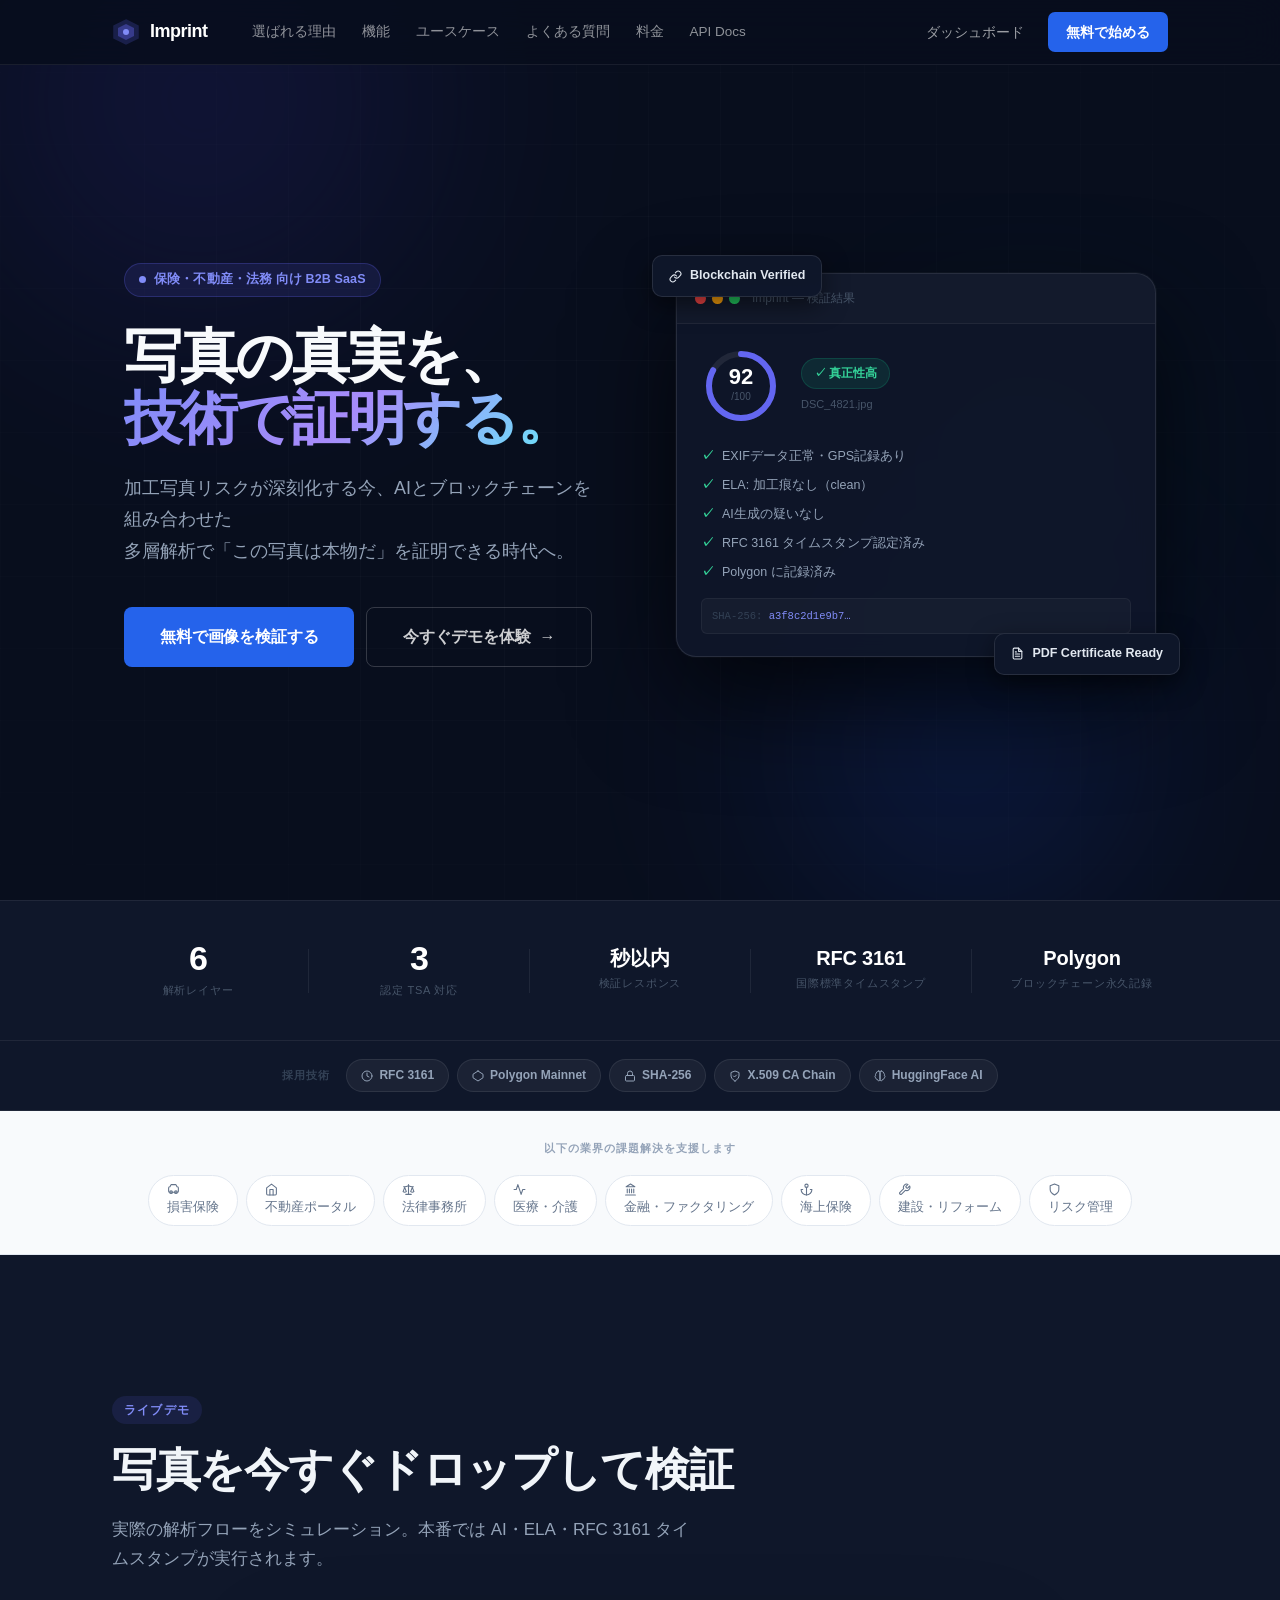
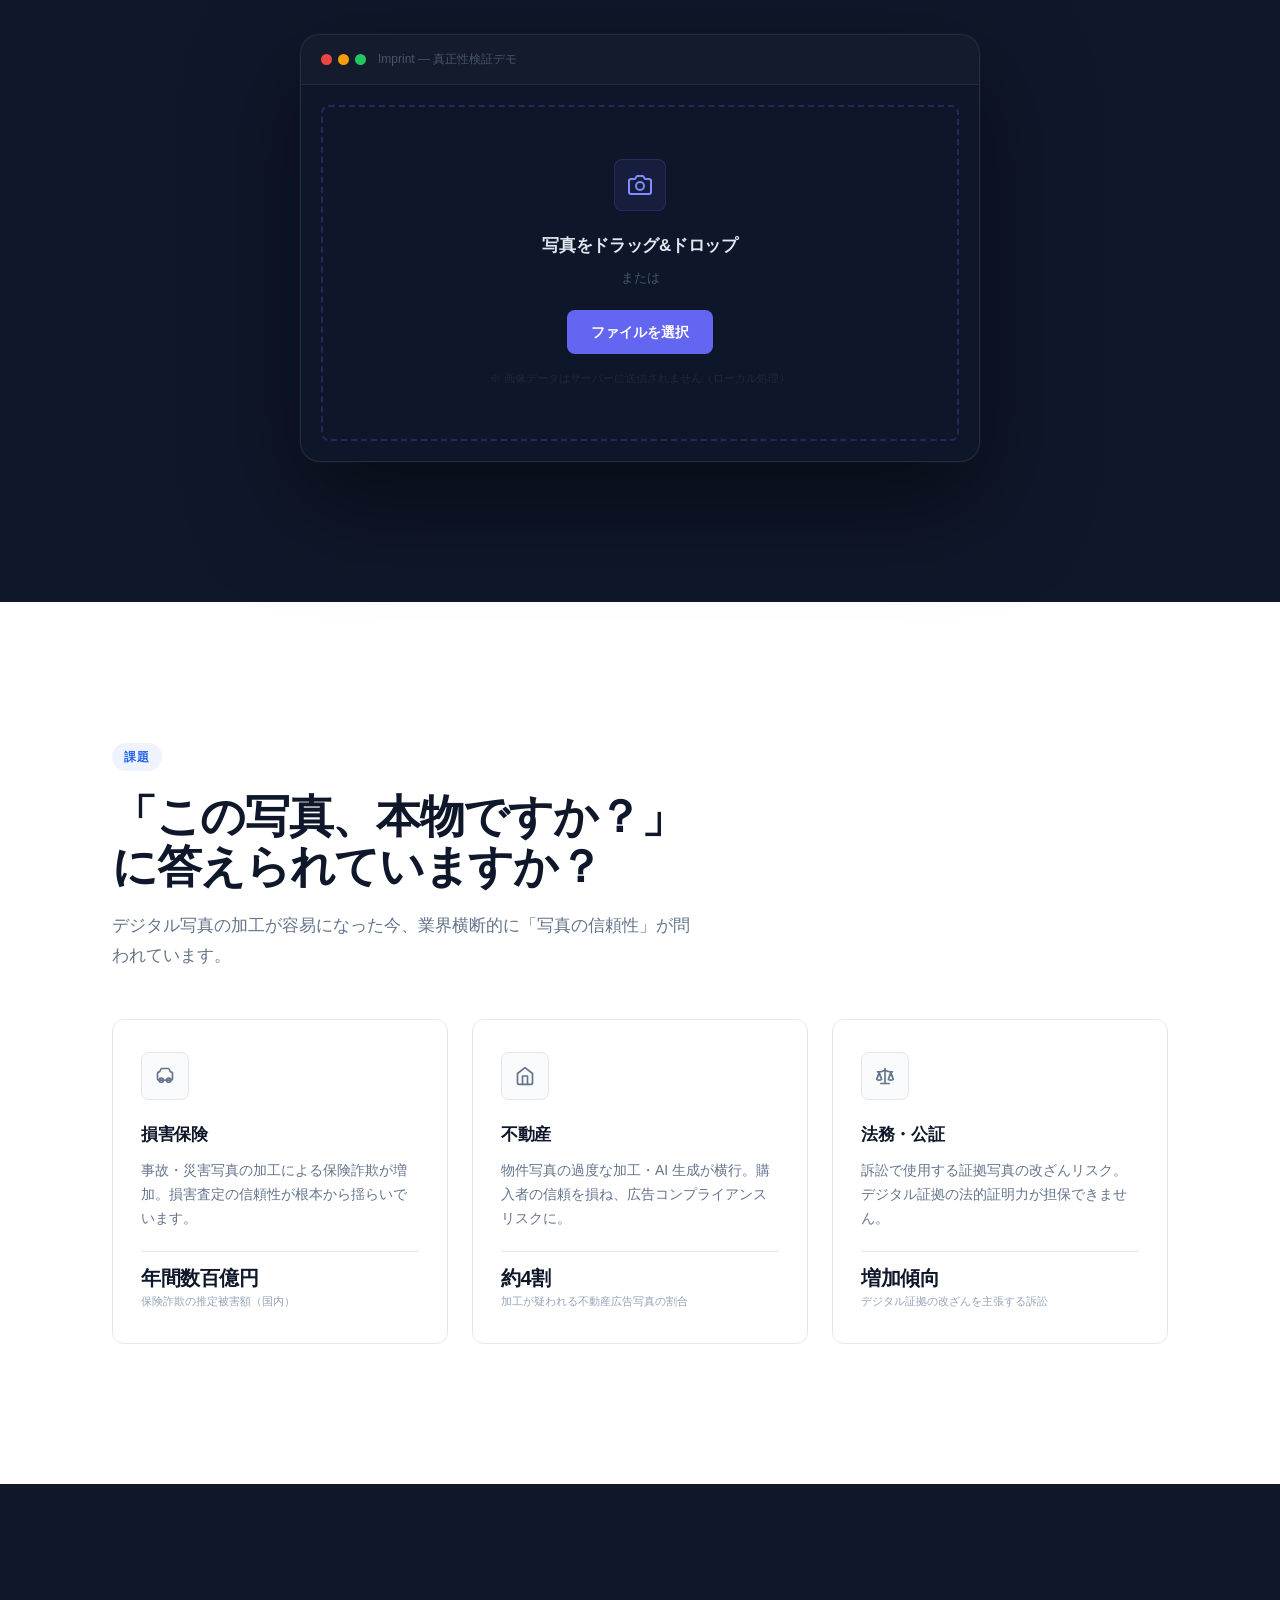
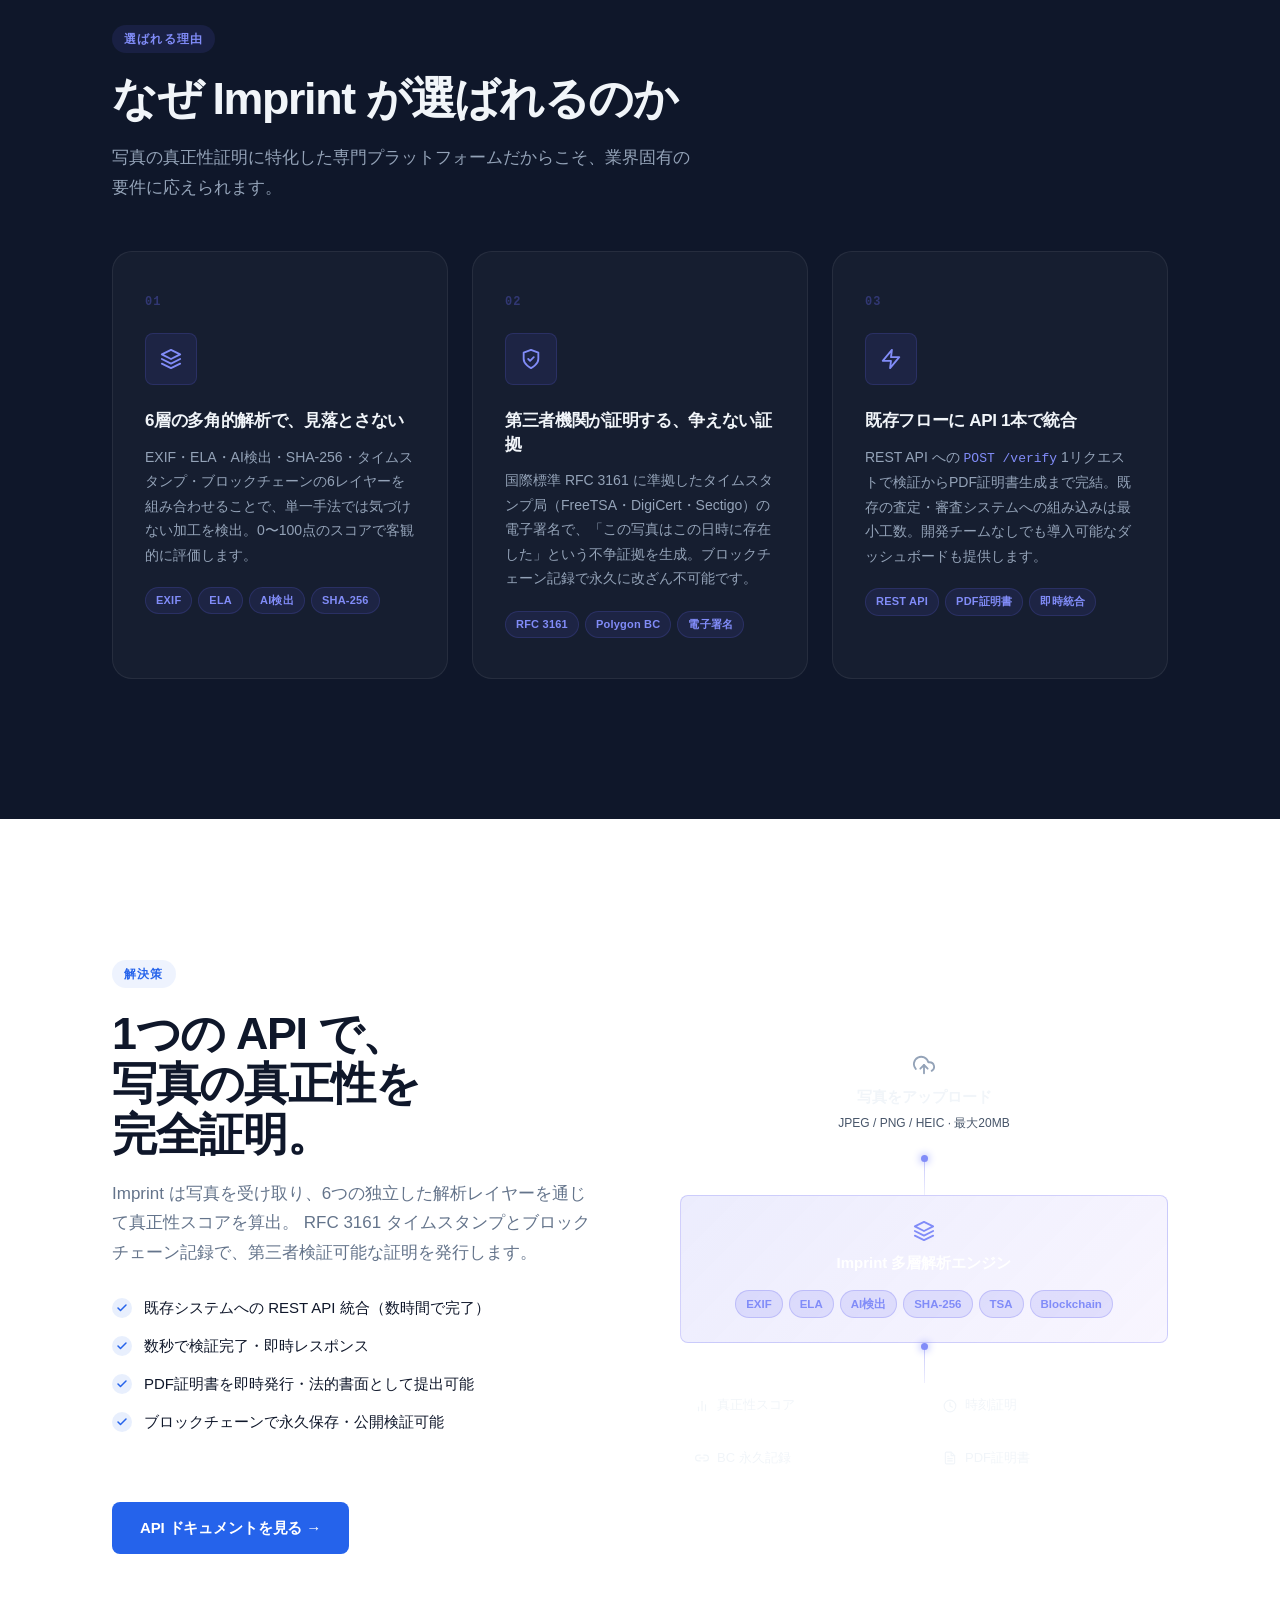
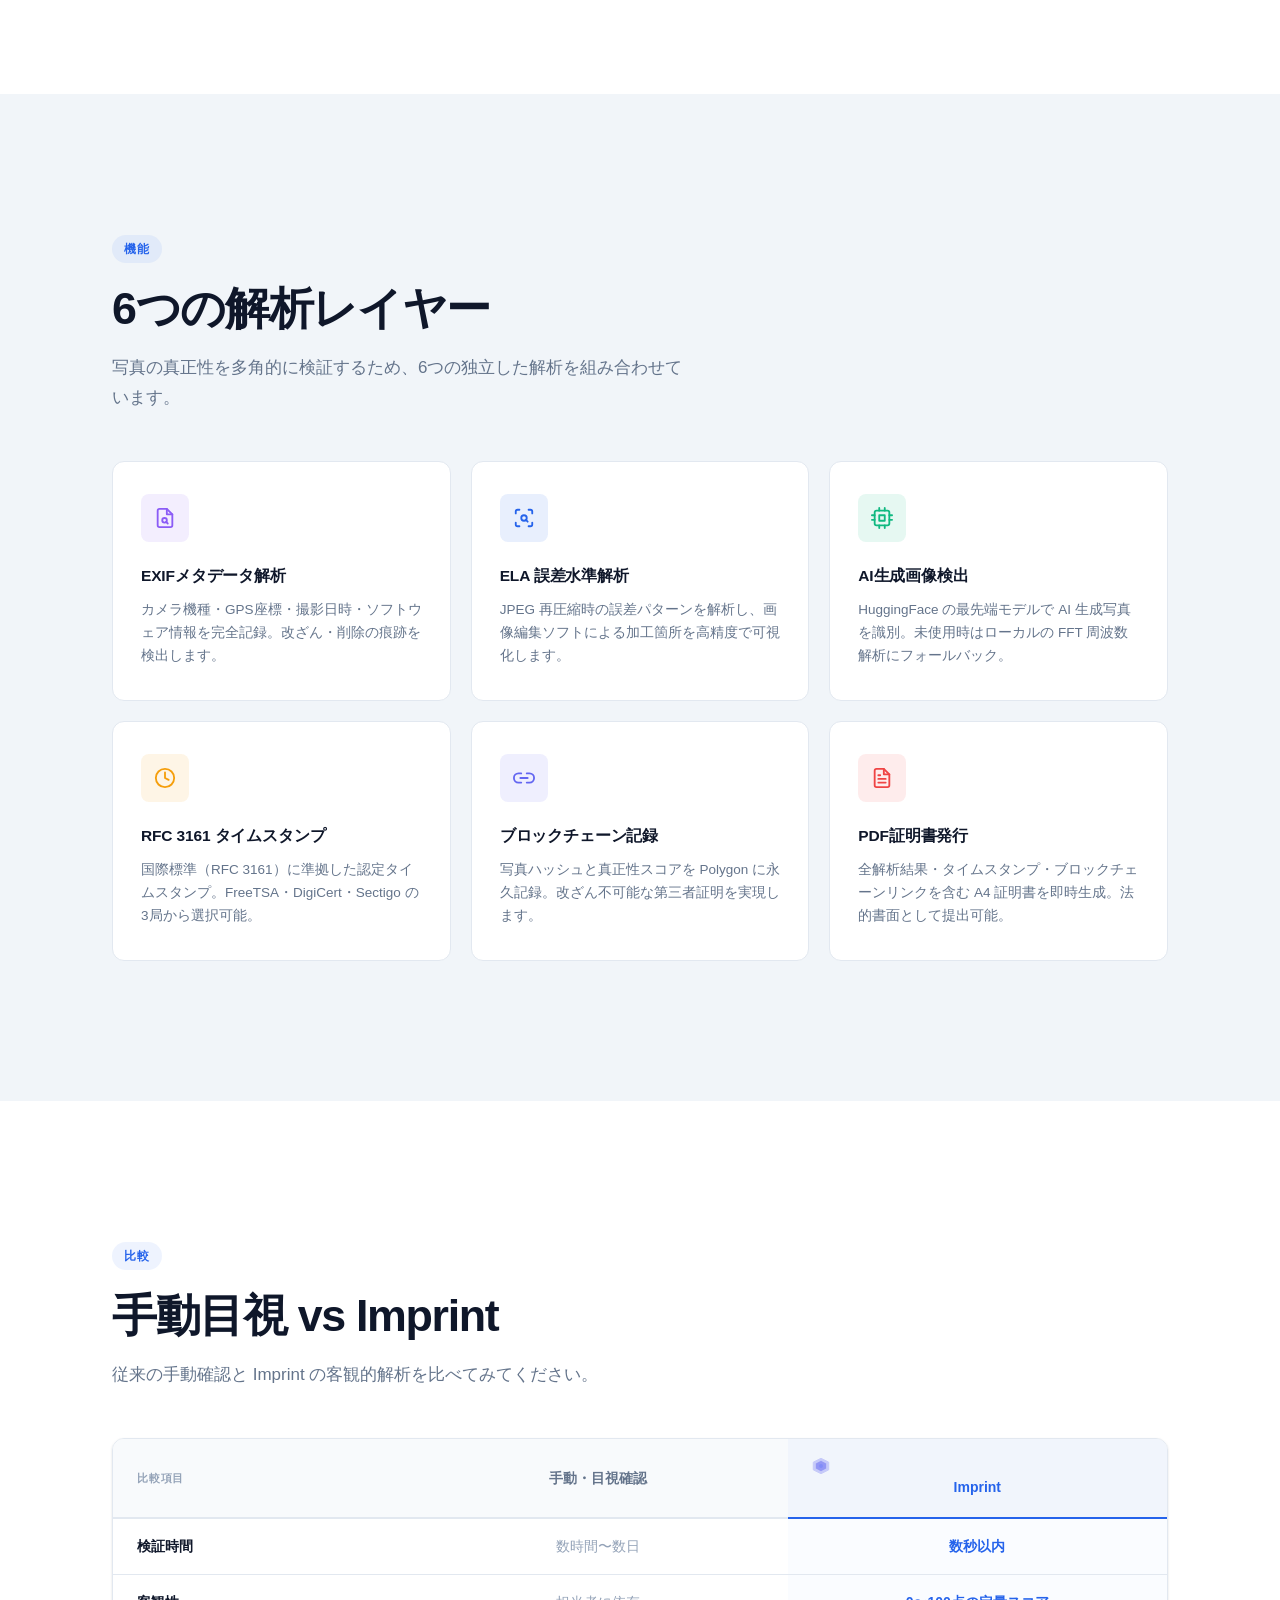
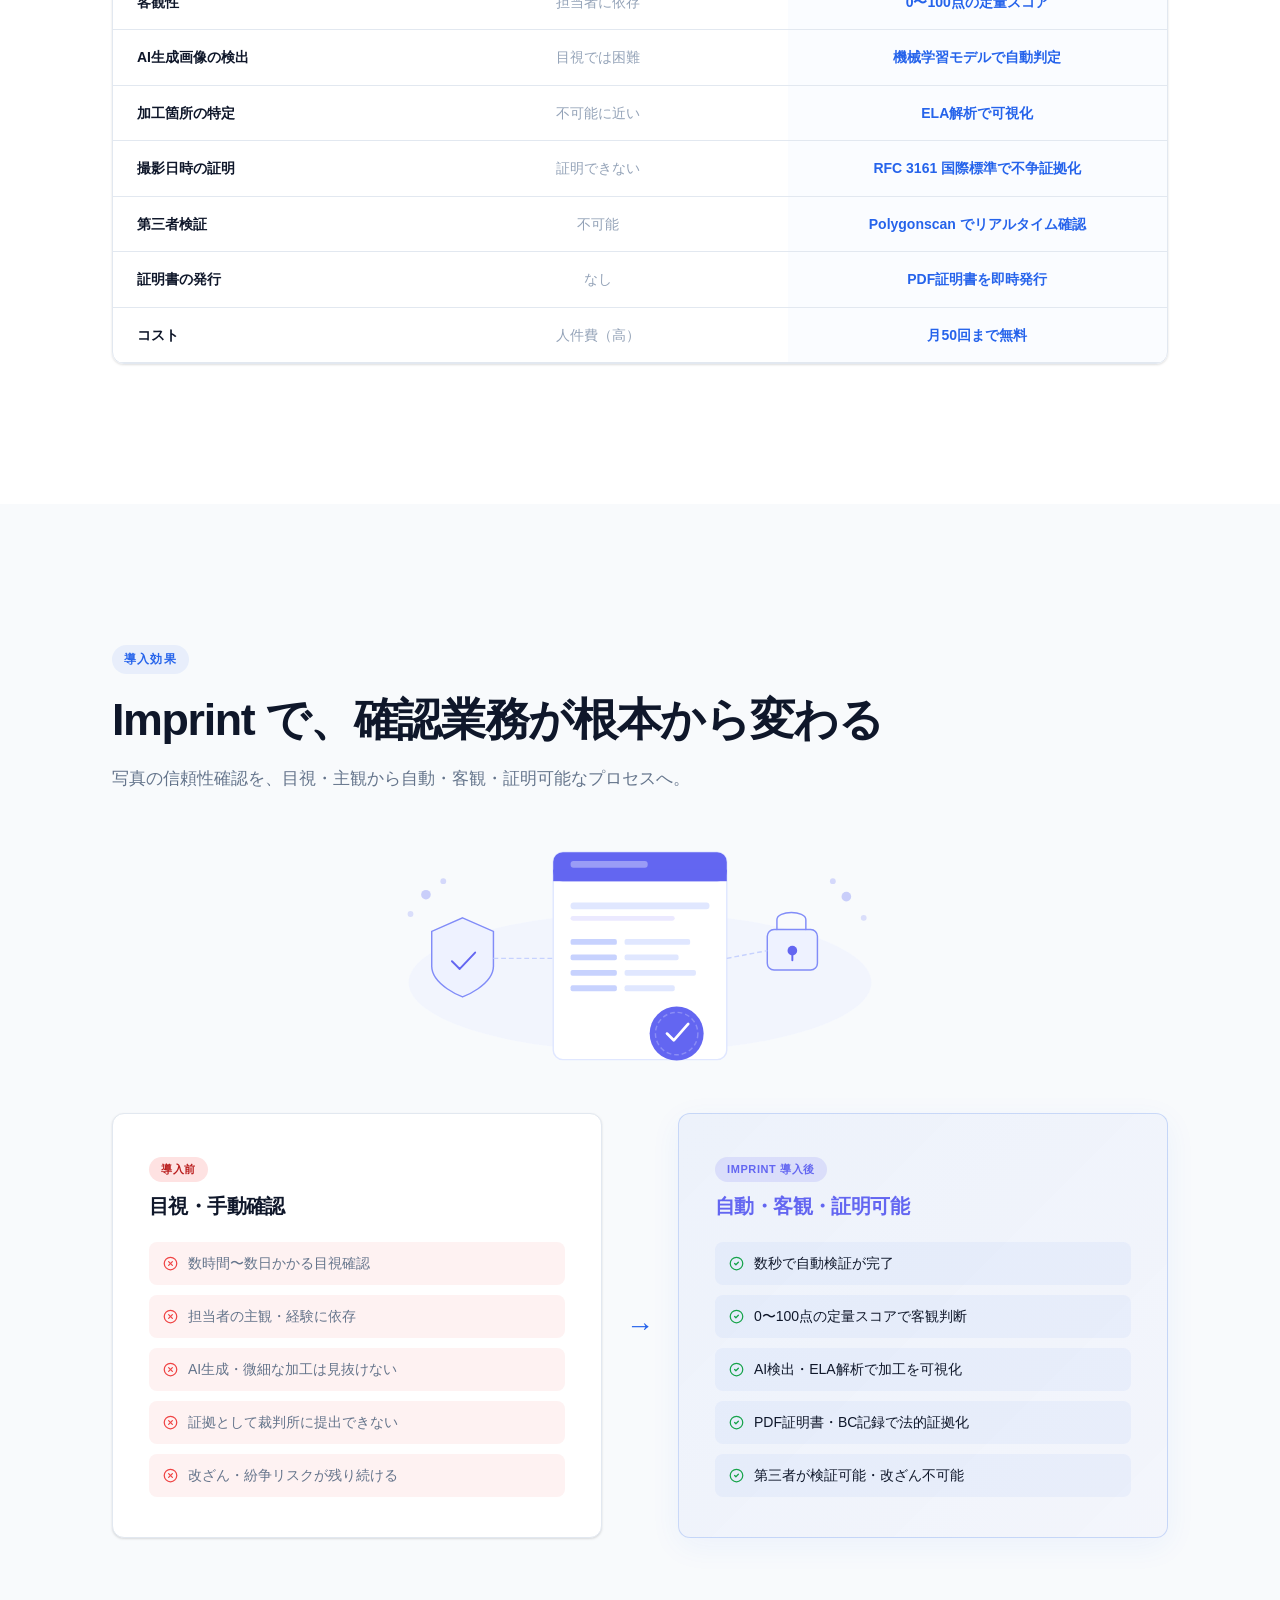
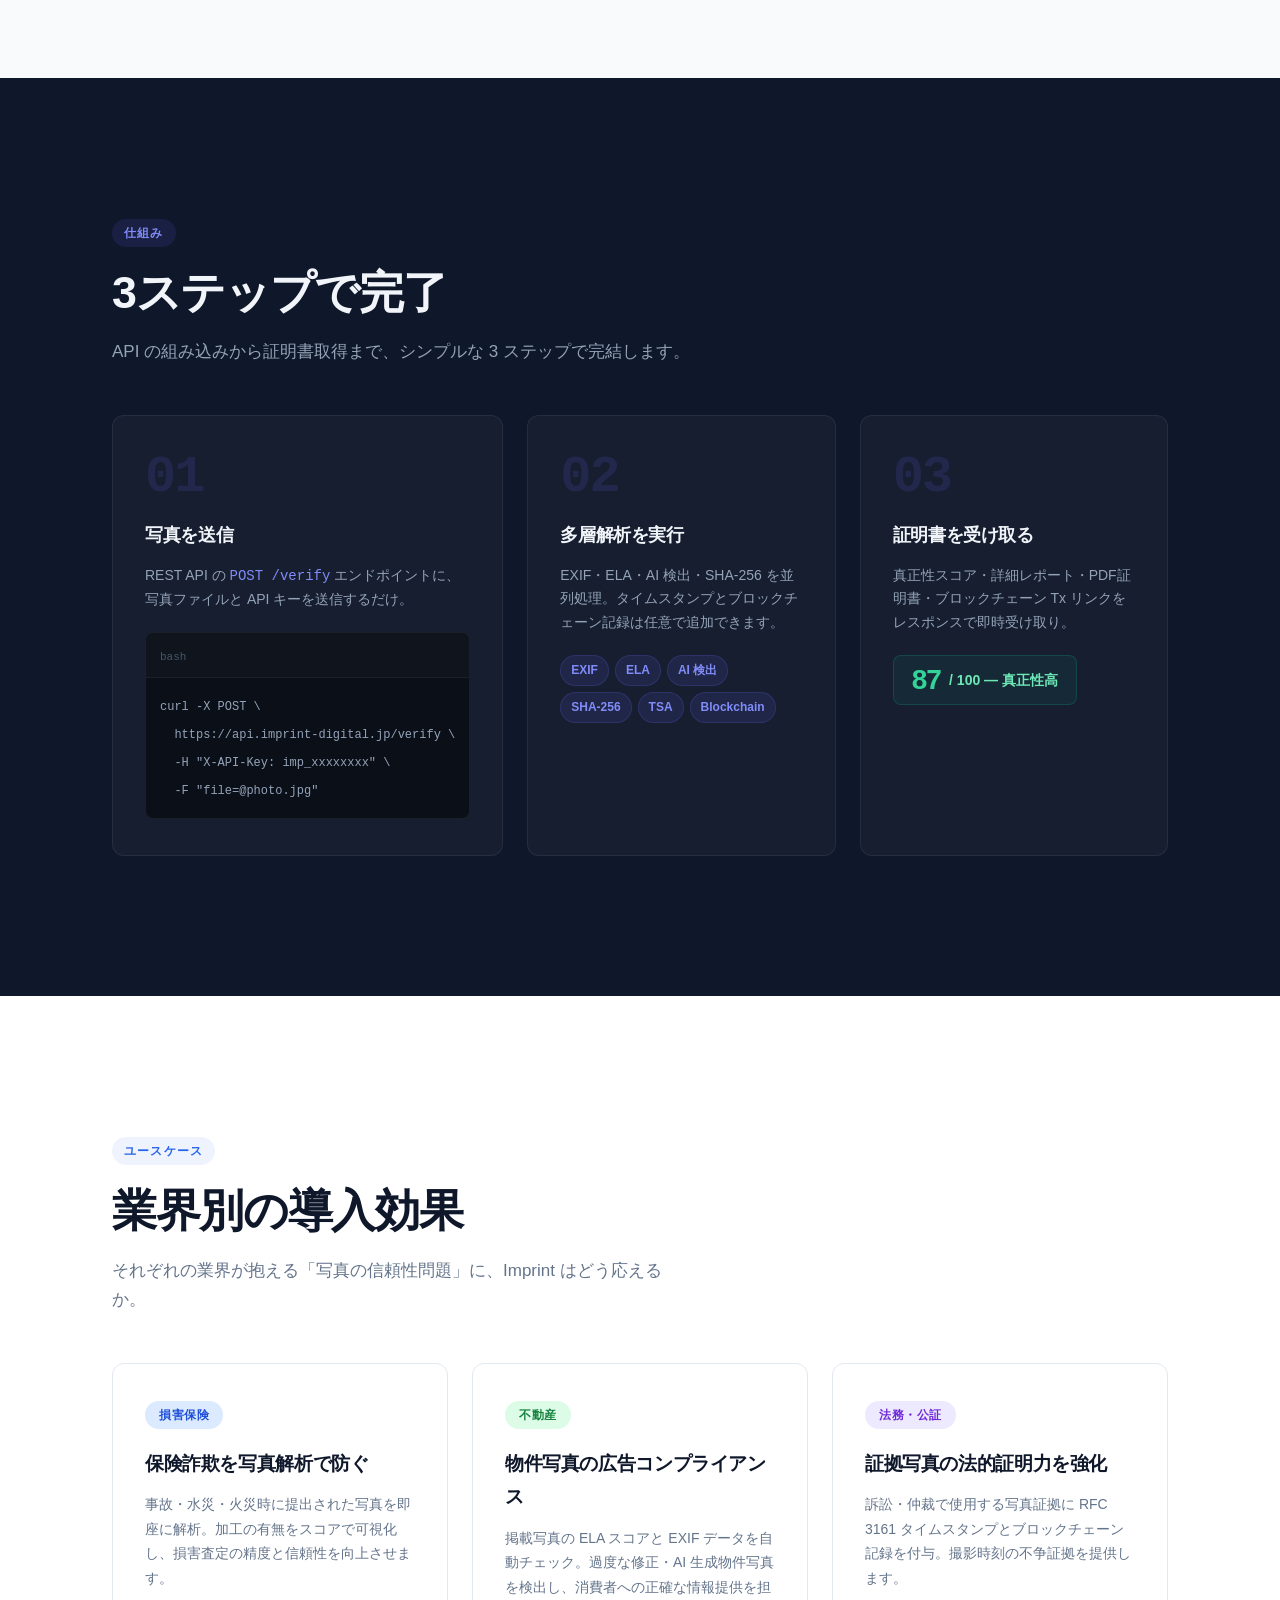
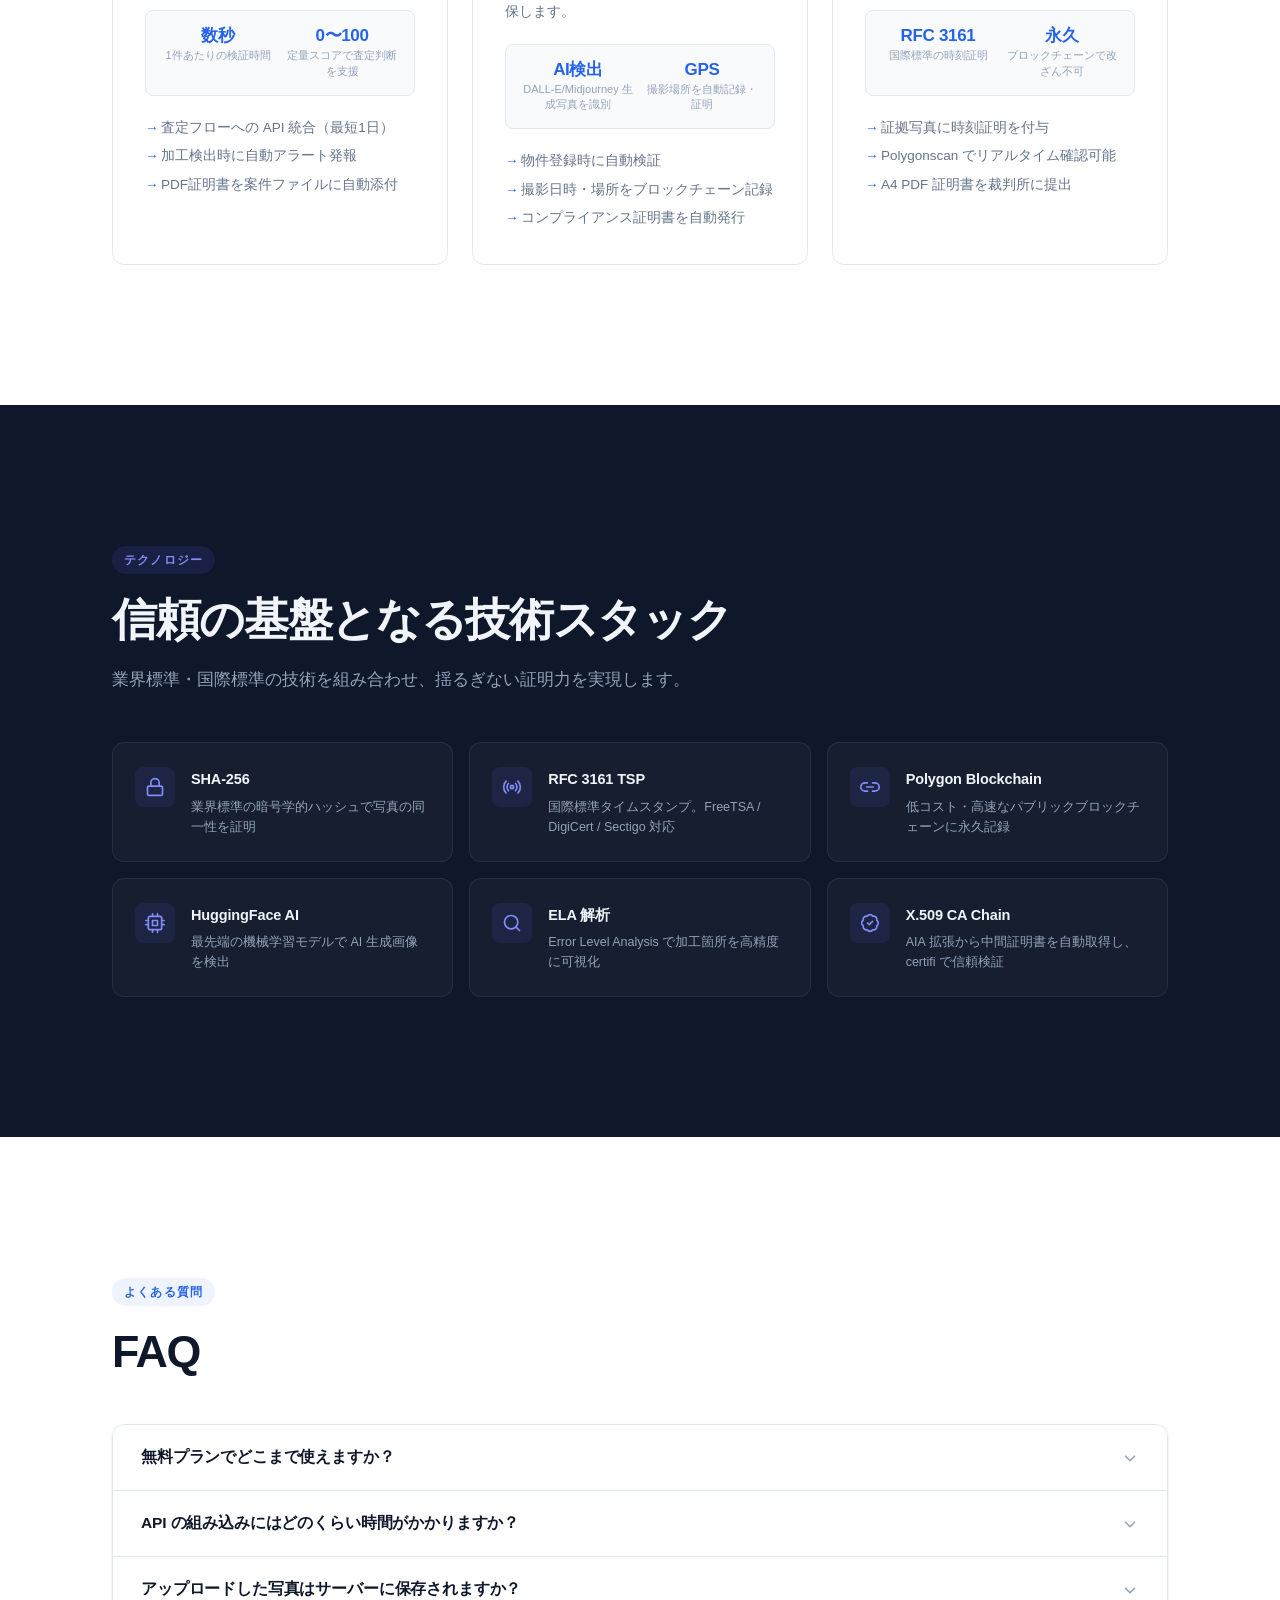
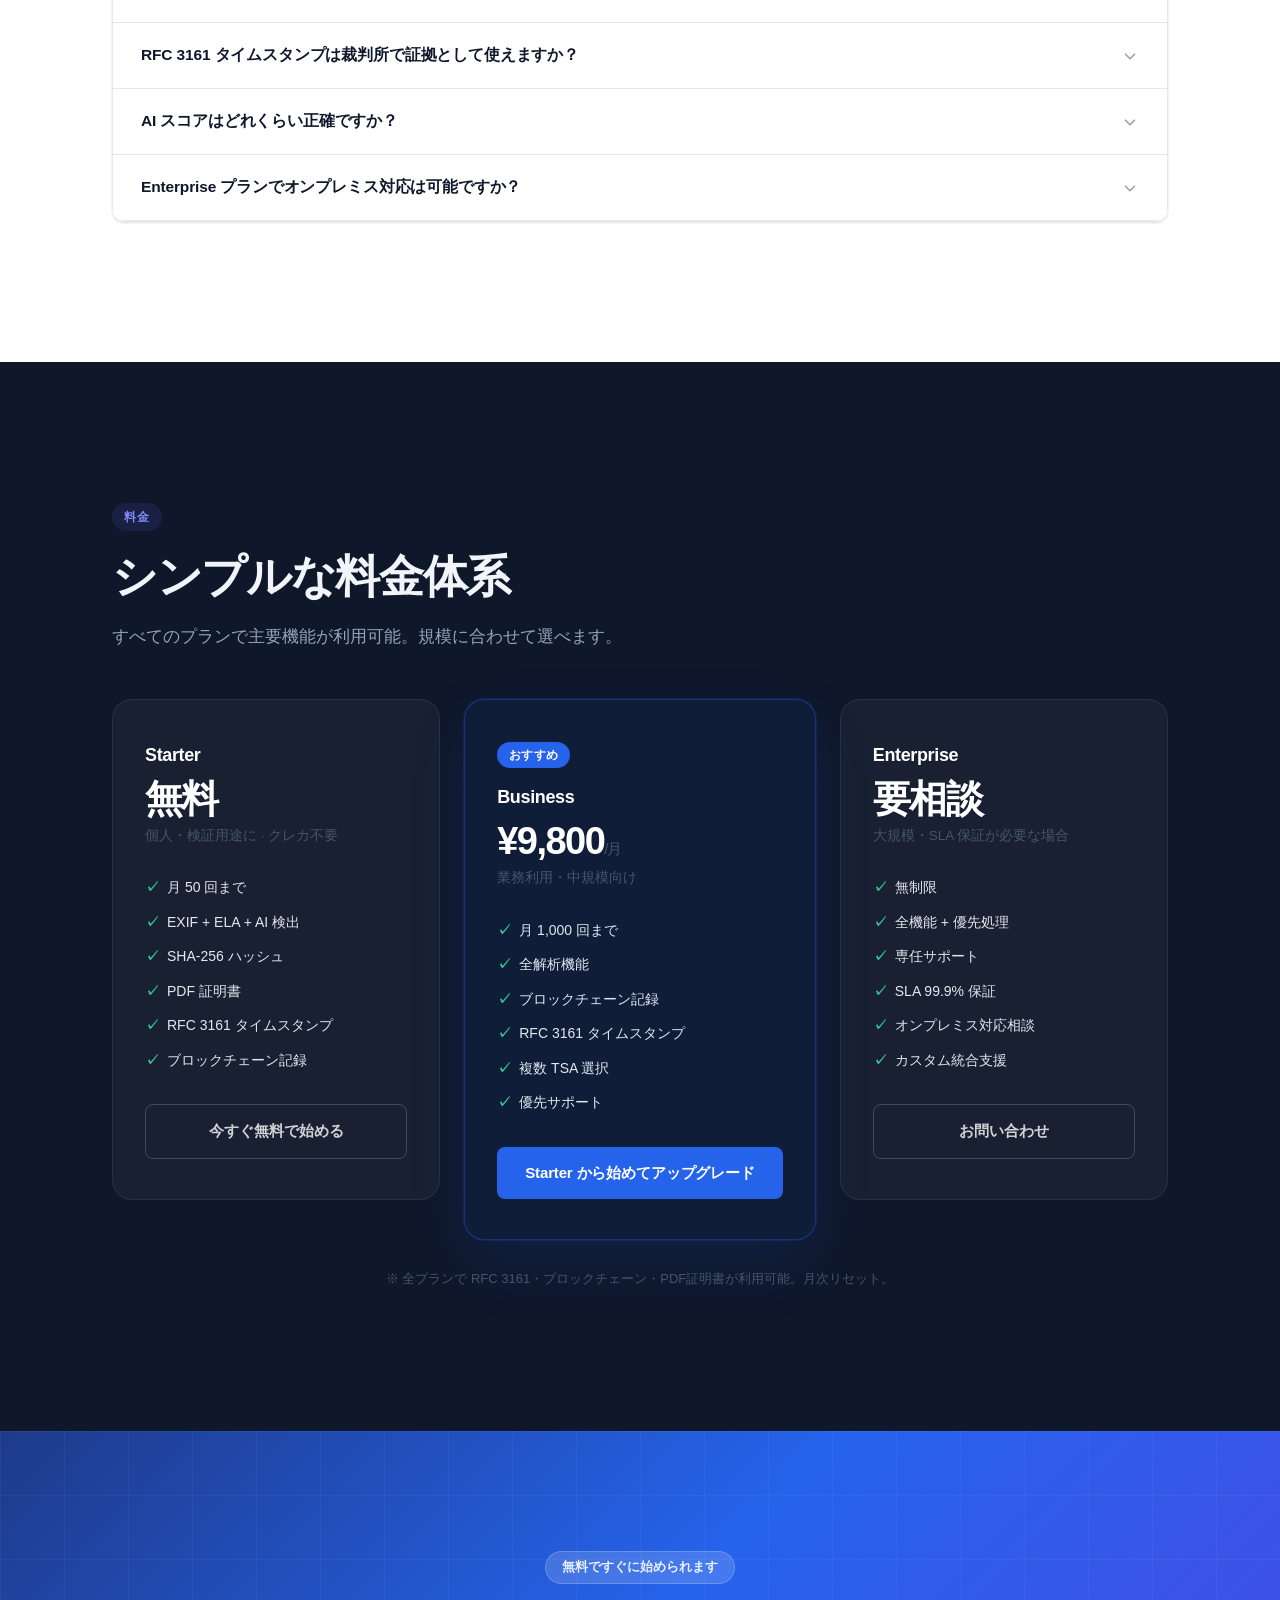
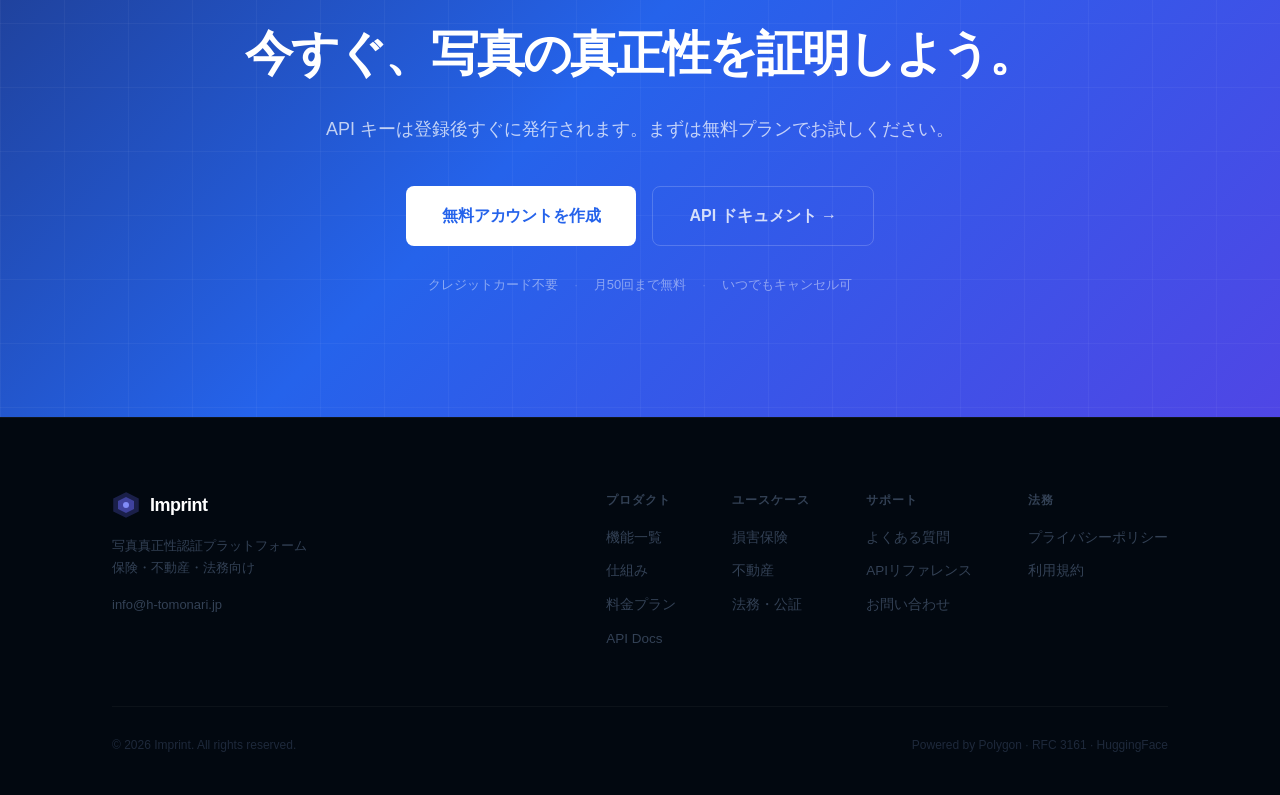
==== commit 6066cde9: "feat(website): 採用技術バー・Before/Afterセクション UI刷新 - 採用技術バー: RFC 3161→Clock・Polygon→Hexagon・HuggingFace AI" ====
--- a/website/index.html
+++ b/website/index.html
@@ -157,11 +157,11 @@
       <div class="tech-bar-inner">
         <span class="tech-bar-label">採用技術</span>
         <div class="tech-bar-pills">
-          <span class="tech-pill"><svg width="12" height="12" viewBox="0 0 24 24" fill="none" stroke="currentColor" stroke-width="2" stroke-linecap="round" stroke-linejoin="round" style="vertical-align:middle"><circle cx="12" cy="12" r="2"/><path d="M4.93 4.93a10 10 0 0 0 0 14.14"/><path d="M19.07 4.93a10 10 0 0 1 0 14.14"/><path d="M7.76 7.76a6 6 0 0 0 0 8.49"/><path d="M16.24 7.76a6 6 0 0 1 0 8.49"/></svg> RFC 3161</span>
-          <span class="tech-pill"><svg width="12" height="12" viewBox="0 0 24 24" fill="none" stroke="currentColor" stroke-width="2" stroke-linecap="round" stroke-linejoin="round" style="vertical-align:middle"><path d="M15 7h3a5 5 0 0 1 5 5 5 5 0 0 1-5 5h-3m-6 0H6a5 5 0 0 1-5-5 5 5 0 0 1 5-5h3"/><line x1="8" y1="12" x2="16" y2="12"/></svg> Polygon Mainnet</span>
+          <span class="tech-pill"><svg width="12" height="12" viewBox="0 0 24 24" fill="none" stroke="currentColor" stroke-width="2" stroke-linecap="round" stroke-linejoin="round" style="vertical-align:middle"><circle cx="12" cy="12" r="10"/><polyline points="12 6 12 12 16 14"/></svg> RFC 3161</span>
+          <span class="tech-pill"><svg width="12" height="12" viewBox="0 0 24 24" fill="none" stroke="currentColor" stroke-width="2" stroke-linecap="round" stroke-linejoin="round" style="vertical-align:middle"><polygon points="12 2 22 8.5 22 15.5 12 22 2 15.5 2 8.5 12 2"/></svg> Polygon Mainnet</span>
           <span class="tech-pill"><svg width="12" height="12" viewBox="0 0 24 24" fill="none" stroke="currentColor" stroke-width="2" stroke-linecap="round" stroke-linejoin="round" style="vertical-align:middle"><rect x="3" y="11" width="18" height="11" rx="2" ry="2"/><path d="M7 11V7a5 5 0 0 1 10 0v4"/></svg> SHA-256</span>
           <span class="tech-pill"><svg width="12" height="12" viewBox="0 0 24 24" fill="none" stroke="currentColor" stroke-width="2" stroke-linecap="round" stroke-linejoin="round" style="vertical-align:middle"><path d="M12 22s8-4 8-10V5l-8-3-8 3v7c0 6 8 10 8 10z"/><polyline points="9 12 11 14 15 10"/></svg> X.509 CA Chain</span>
-          <span class="tech-pill"><svg width="12" height="12" viewBox="0 0 24 24" fill="none" stroke="currentColor" stroke-width="2" stroke-linecap="round" stroke-linejoin="round" style="vertical-align:middle"><rect x="4" y="4" width="16" height="16" rx="2" ry="2"/><rect x="9" y="9" width="6" height="6"/><line x1="9" y1="1" x2="9" y2="4"/><line x1="15" y1="1" x2="15" y2="4"/><line x1="9" y1="20" x2="9" y2="23"/><line x1="15" y1="20" x2="15" y2="23"/><line x1="20" y1="9" x2="23" y2="9"/><line x1="20" y1="14" x2="23" y2="14"/><line x1="1" y1="9" x2="4" y2="9"/><line x1="1" y1="14" x2="4" y2="14"/></svg> HuggingFace AI</span>
+          <span class="tech-pill"><svg width="12" height="12" viewBox="0 0 24 24" fill="none" stroke="currentColor" stroke-width="2" stroke-linecap="round" stroke-linejoin="round" style="vertical-align:middle"><path d="M9.5 2A2.5 2.5 0 0 1 12 4.5v15a2.5 2.5 0 0 1-4.96-.46 2.5 2.5 0 0 1-2.96-3.08 3 3 0 0 1-.34-5.58 2.5 2.5 0 0 1 1.32-4.24 2.5 2.5 0 0 1 1.98-3A2.5 2.5 0 0 1 9.5 2Z"/><path d="M14.5 2A2.5 2.5 0 0 0 12 4.5v15a2.5 2.5 0 0 0 4.96-.46 2.5 2.5 0 0 0 2.96-3.08 3 3 0 0 0 .34-5.58 2.5 2.5 0 0 0-1.32-4.24 2.5 2.5 0 0 0-1.98-3A2.5 2.5 0 0 0 14.5 2Z"/></svg> HuggingFace AI</span>
         </div>
       </div>
     </div>
@@ -540,16 +540,64 @@
       <div class="section-label reveal">導入効果</div>
       <h2 class="section-title reveal">Imprint で、確認業務が根本から変わる</h2>
       <p class="section-sub reveal">写真の信頼性確認を、目視・主観から自動・客観・証明可能なプロセスへ。</p>
+
+      <!-- unDraw-style illustration: document verification -->
+      <svg viewBox="0 0 560 240" xmlns="http://www.w3.org/2000/svg" class="bacomp-illustration reveal" aria-hidden="true">
+        <!-- Soft background oval -->
+        <ellipse cx="280" cy="155" rx="240" ry="72" fill="#eef2ff" opacity="0.55"/>
+        <!-- Central document -->
+        <rect x="190" y="20" width="180" height="215" rx="10" fill="#fff" stroke="#e0e7ff" stroke-width="1.5"/>
+        <!-- Document header bar -->
+        <rect x="190" y="20" width="180" height="30" rx="10" fill="#6366f1"/>
+        <rect x="190" y="38" width="180" height="12" fill="#6366f1"/>
+        <rect x="208" y="29" width="80" height="7" rx="3" fill="rgba(255,255,255,.35)"/>
+        <!-- Content lines -->
+        <rect x="208" y="72" width="144" height="7" rx="3" fill="#e0e7ff"/>
+        <rect x="208" y="86" width="108" height="5" rx="2.5" fill="#ebe9ff"/>
+        <!-- Data rows -->
+        <rect x="208" y="110" width="48" height="6" rx="2" fill="#c7d2fe"/>
+        <rect x="264" y="110" width="68" height="6" rx="2" fill="#e0e7ff"/>
+        <rect x="208" y="126" width="48" height="6" rx="2" fill="#c7d2fe"/>
+        <rect x="264" y="126" width="56" height="6" rx="2" fill="#e0e7ff"/>
+        <rect x="208" y="142" width="48" height="6" rx="2" fill="#c7d2fe"/>
+        <rect x="264" y="142" width="74" height="6" rx="2" fill="#e0e7ff"/>
+        <rect x="208" y="158" width="48" height="6" rx="2" fill="#c7d2fe"/>
+        <rect x="264" y="158" width="52" height="6" rx="2" fill="#e0e7ff"/>
+        <!-- Verified seal -->
+        <circle cx="318" cy="208" r="28" fill="#6366f1"/>
+        <circle cx="318" cy="208" r="22" fill="none" stroke="rgba(255,255,255,.25)" stroke-width="1.5" stroke-dasharray="5 3"/>
+        <path d="M308 208 L315 215 L330 198" stroke="#fff" stroke-width="2.8" stroke-linecap="round" stroke-linejoin="round" fill="none"/>
+        <!-- Shield — left -->
+        <path d="M96 88 L128 102 L128 138 C128 158 96 170 96 170 C96 170 64 158 64 138 L64 102 Z" fill="#eef2ff" stroke="#818cf8" stroke-width="1.5"/>
+        <path d="M85 133 L93 141 L109 124" stroke="#6366f1" stroke-width="2" stroke-linecap="round" stroke-linejoin="round" fill="none"/>
+        <!-- Connector: shield → document -->
+        <line x1="128" y1="130" x2="190" y2="130" stroke="#c7d2fe" stroke-width="1.5" stroke-dasharray="5 3"/>
+        <!-- Lock — right -->
+        <rect x="412" y="100" width="52" height="42" rx="7" fill="#eef2ff" stroke="#818cf8" stroke-width="1.5"/>
+        <path d="M422 100 L422 90 C422 80 452 80 452 90 L452 100" stroke="#818cf8" stroke-width="1.5" fill="none" stroke-linecap="round"/>
+        <circle cx="438" cy="122" r="5" fill="#6366f1"/>
+        <line x1="438" y1="122" x2="438" y2="132" stroke="#6366f1" stroke-width="2" stroke-linecap="round"/>
+        <!-- Connector: document → lock -->
+        <line x1="370" y1="130" x2="412" y2="122" stroke="#c7d2fe" stroke-width="1.5" stroke-dasharray="5 3"/>
+        <!-- Decorative dots -->
+        <circle cx="58" cy="64" r="5" fill="#818cf8" opacity="0.4"/>
+        <circle cx="42" cy="84" r="3" fill="#818cf8" opacity="0.25"/>
+        <circle cx="76" cy="50" r="3" fill="#818cf8" opacity="0.3"/>
+        <circle cx="494" cy="66" r="5" fill="#818cf8" opacity="0.4"/>
+        <circle cx="512" cy="88" r="3" fill="#818cf8" opacity="0.25"/>
+        <circle cx="480" cy="50" r="3" fill="#818cf8" opacity="0.3"/>
+      </svg>
+
       <div class="bacomp mt-48">
         <div class="bacomp-card bacomp-before reveal">
           <div class="bacomp-tag" style="background:#fee2e2;color:#b91c1c;">導入前</div>
           <div class="bacomp-title">目視・手動確認</div>
           <ul class="bacomp-list">
-            <li class="bacomp-item bacomp-bad">数時間〜数日かかる目視確認</li>
-            <li class="bacomp-item bacomp-bad">担当者の主観・経験に依存</li>
-            <li class="bacomp-item bacomp-bad">AI生成・微細な加工は見抜けない</li>
-            <li class="bacomp-item bacomp-bad">証拠として裁判所に提出できない</li>
-            <li class="bacomp-item bacomp-bad">改ざん・紛争リスクが残り続ける</li>
+            <li class="bacomp-item bacomp-bad"><svg class="bacomp-icon" width="15" height="15" viewBox="0 0 24 24" fill="none" stroke="currentColor" stroke-width="2" stroke-linecap="round" stroke-linejoin="round"><circle cx="12" cy="12" r="10"/><path d="m15 9-6 6"/><path d="m9 9 6 6"/></svg>数時間〜数日かかる目視確認</li>
+            <li class="bacomp-item bacomp-bad"><svg class="bacomp-icon" width="15" height="15" viewBox="0 0 24 24" fill="none" stroke="currentColor" stroke-width="2" stroke-linecap="round" stroke-linejoin="round"><circle cx="12" cy="12" r="10"/><path d="m15 9-6 6"/><path d="m9 9 6 6"/></svg>担当者の主観・経験に依存</li>
+            <li class="bacomp-item bacomp-bad"><svg class="bacomp-icon" width="15" height="15" viewBox="0 0 24 24" fill="none" stroke="currentColor" stroke-width="2" stroke-linecap="round" stroke-linejoin="round"><circle cx="12" cy="12" r="10"/><path d="m15 9-6 6"/><path d="m9 9 6 6"/></svg>AI生成・微細な加工は見抜けない</li>
+            <li class="bacomp-item bacomp-bad"><svg class="bacomp-icon" width="15" height="15" viewBox="0 0 24 24" fill="none" stroke="currentColor" stroke-width="2" stroke-linecap="round" stroke-linejoin="round"><circle cx="12" cy="12" r="10"/><path d="m15 9-6 6"/><path d="m9 9 6 6"/></svg>証拠として裁判所に提出できない</li>
+            <li class="bacomp-item bacomp-bad"><svg class="bacomp-icon" width="15" height="15" viewBox="0 0 24 24" fill="none" stroke="currentColor" stroke-width="2" stroke-linecap="round" stroke-linejoin="round"><circle cx="12" cy="12" r="10"/><path d="m15 9-6 6"/><path d="m9 9 6 6"/></svg>改ざん・紛争リスクが残り続ける</li>
           </ul>
         </div>
         <div class="bacomp-arrow reveal">→</div>
@@ -557,11 +605,11 @@
           <div class="bacomp-tag" style="background:rgba(99,102,241,.15);color:#6366f1;">Imprint 導入後</div>
           <div class="bacomp-title" style="color:#6366f1;">自動・客観・証明可能</div>
           <ul class="bacomp-list">
-            <li class="bacomp-item bacomp-good">数秒で自動検証が完了</li>
-            <li class="bacomp-item bacomp-good">0〜100点の定量スコアで客観判断</li>
-            <li class="bacomp-item bacomp-good">AI検出・ELA解析で加工を可視化</li>
-            <li class="bacomp-item bacomp-good">PDF証明書・BC記録で法的証拠化</li>
-            <li class="bacomp-item bacomp-good">第三者が検証可能・改ざん不可能</li>
+            <li class="bacomp-item bacomp-good"><svg class="bacomp-icon" width="15" height="15" viewBox="0 0 24 24" fill="none" stroke="currentColor" stroke-width="2" stroke-linecap="round" stroke-linejoin="round"><circle cx="12" cy="12" r="10"/><path d="m9 12 2 2 4-4"/></svg>数秒で自動検証が完了</li>
+            <li class="bacomp-item bacomp-good"><svg class="bacomp-icon" width="15" height="15" viewBox="0 0 24 24" fill="none" stroke="currentColor" stroke-width="2" stroke-linecap="round" stroke-linejoin="round"><circle cx="12" cy="12" r="10"/><path d="m9 12 2 2 4-4"/></svg>0〜100点の定量スコアで客観判断</li>
+            <li class="bacomp-item bacomp-good"><svg class="bacomp-icon" width="15" height="15" viewBox="0 0 24 24" fill="none" stroke="currentColor" stroke-width="2" stroke-linecap="round" stroke-linejoin="round"><circle cx="12" cy="12" r="10"/><path d="m9 12 2 2 4-4"/></svg>AI検出・ELA解析で加工を可視化</li>
+            <li class="bacomp-item bacomp-good"><svg class="bacomp-icon" width="15" height="15" viewBox="0 0 24 24" fill="none" stroke="currentColor" stroke-width="2" stroke-linecap="round" stroke-linejoin="round"><circle cx="12" cy="12" r="10"/><path d="m9 12 2 2 4-4"/></svg>PDF証明書・BC記録で法的証拠化</li>
+            <li class="bacomp-item bacomp-good"><svg class="bacomp-icon" width="15" height="15" viewBox="0 0 24 24" fill="none" stroke="currentColor" stroke-width="2" stroke-linecap="round" stroke-linejoin="round"><circle cx="12" cy="12" r="10"/><path d="m9 12 2 2 4-4"/></svg>第三者が検証可能・改ざん不可能</li>
           </ul>
         </div>
       </div>
--- a/website/style.css
+++ b/website/style.css
@@ -947,12 +947,16 @@
   line-height: 1.2; letter-spacing: -.03em;
 }
 .bacomp-list { display: flex; flex-direction: column; gap: 10px; list-style: none; }
-.bacomp-item { padding: 11px 14px; border-radius: var(--r-sm); font-size: 14px; line-height: 1.5; }
-.bacomp-item::before { margin-right: 8px; font-weight: 700; }
+.bacomp-item { display: flex; align-items: center; gap: 10px; padding: 11px 14px; border-radius: var(--r-sm); font-size: 14px; line-height: 1.5; }
+.bacomp-item::before { content: none; }
 .bacomp-bad  { background: #FEF2F2; color: var(--txt-muted); }
-.bacomp-bad::before  { content: '✗'; color: var(--red); }
+.bacomp-bad  .bacomp-icon { color: #ef4444; flex-shrink: 0; }
 .bacomp-good { background: rgba(37,99,235,.05); color: var(--txt); }
-.bacomp-good::before { content: '✓'; color: var(--green); }
+.bacomp-good .bacomp-icon { color: #16a34a; flex-shrink: 0; }
+.bacomp-illustration {
+  display: block; width: 100%; max-width: 540px;
+  height: auto; margin: 40px auto 0;
+}
 
 /* ── How it works ── */
 .steps-grid { display: grid; grid-template-columns: repeat(3,1fr); gap: 24px; }
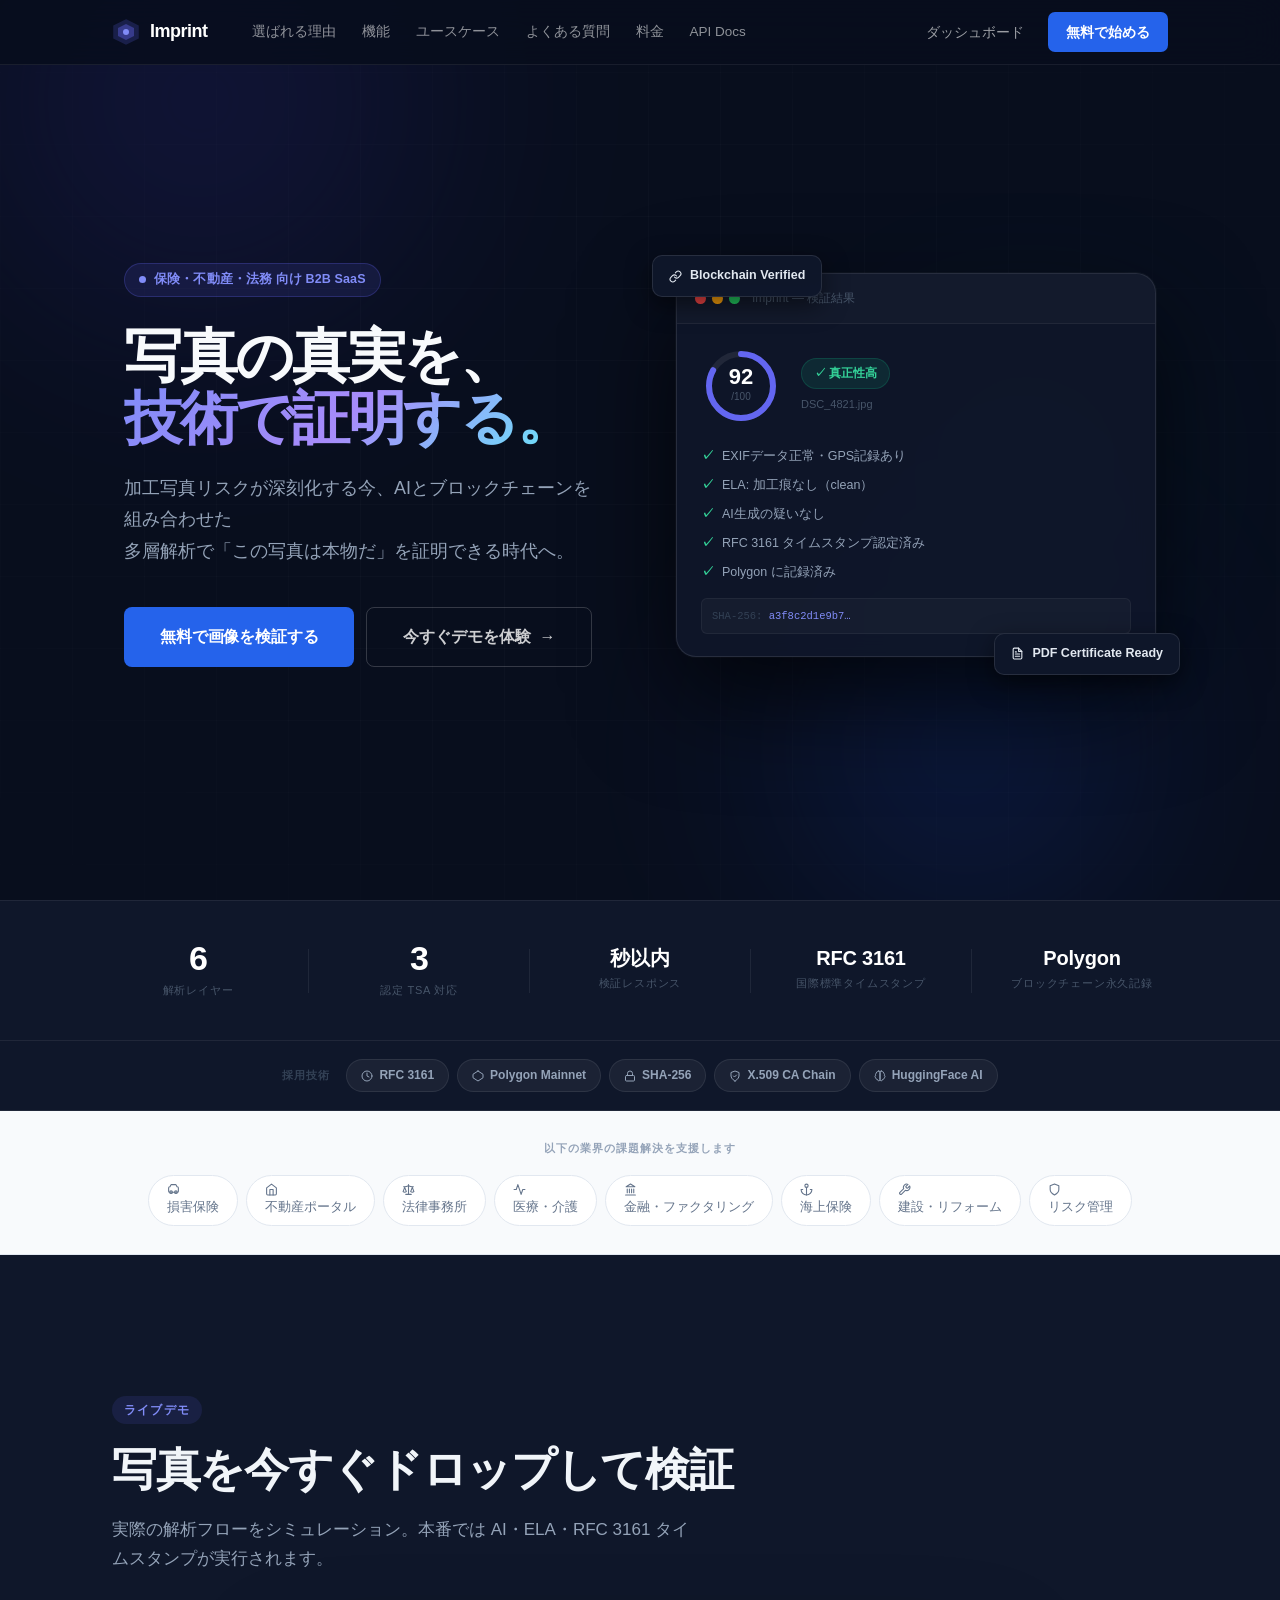
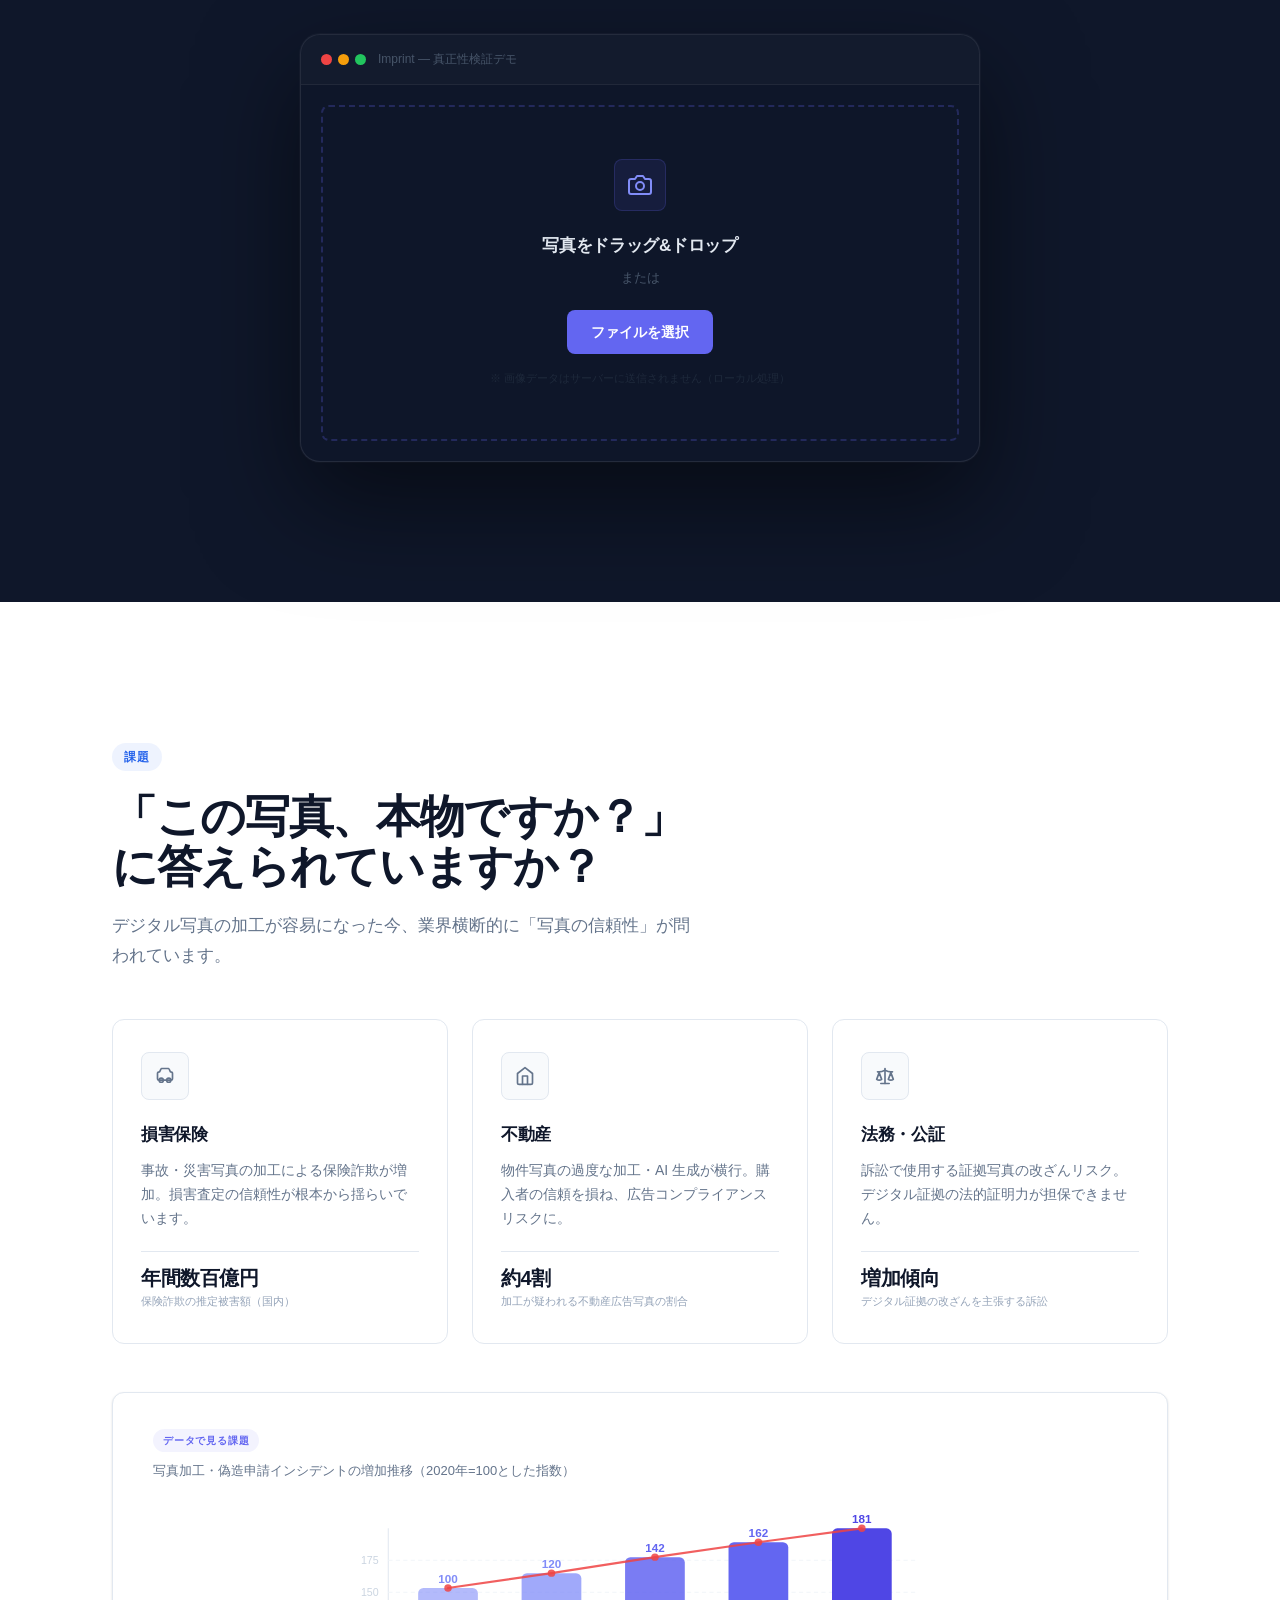
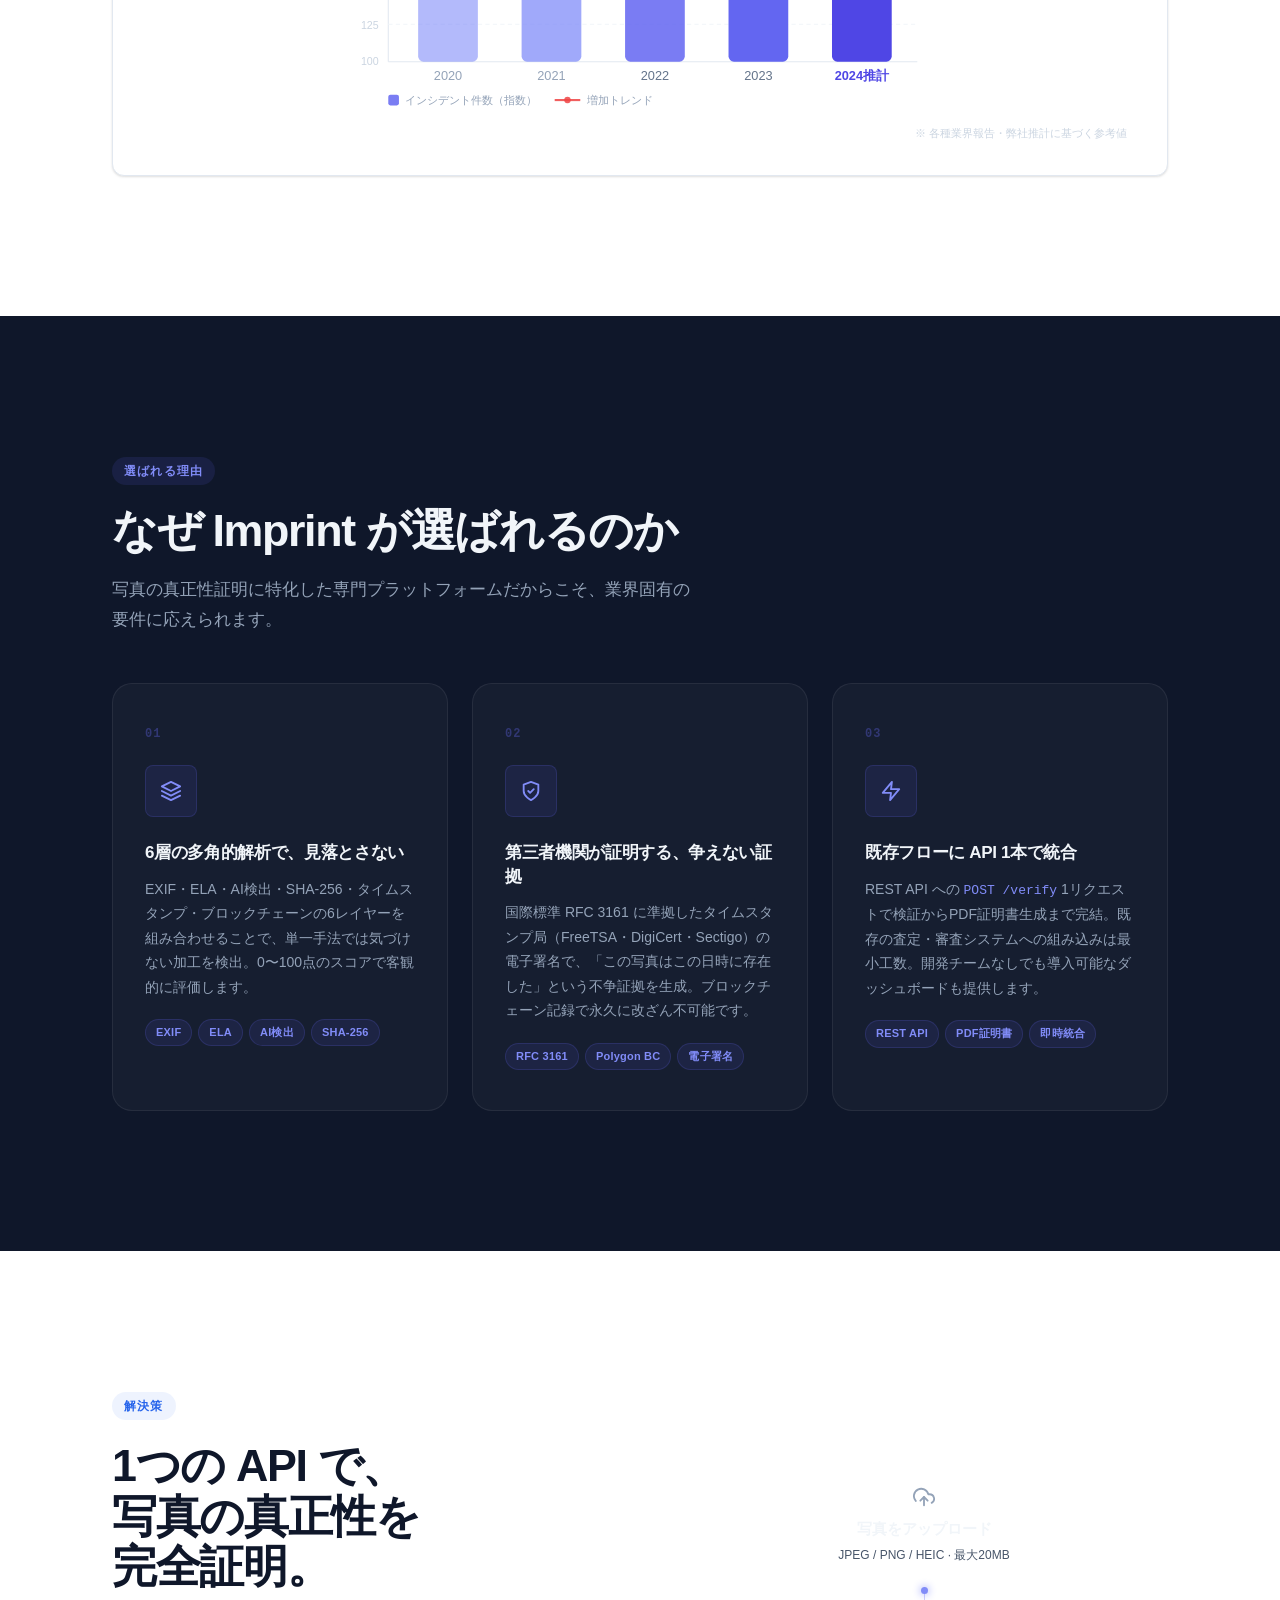
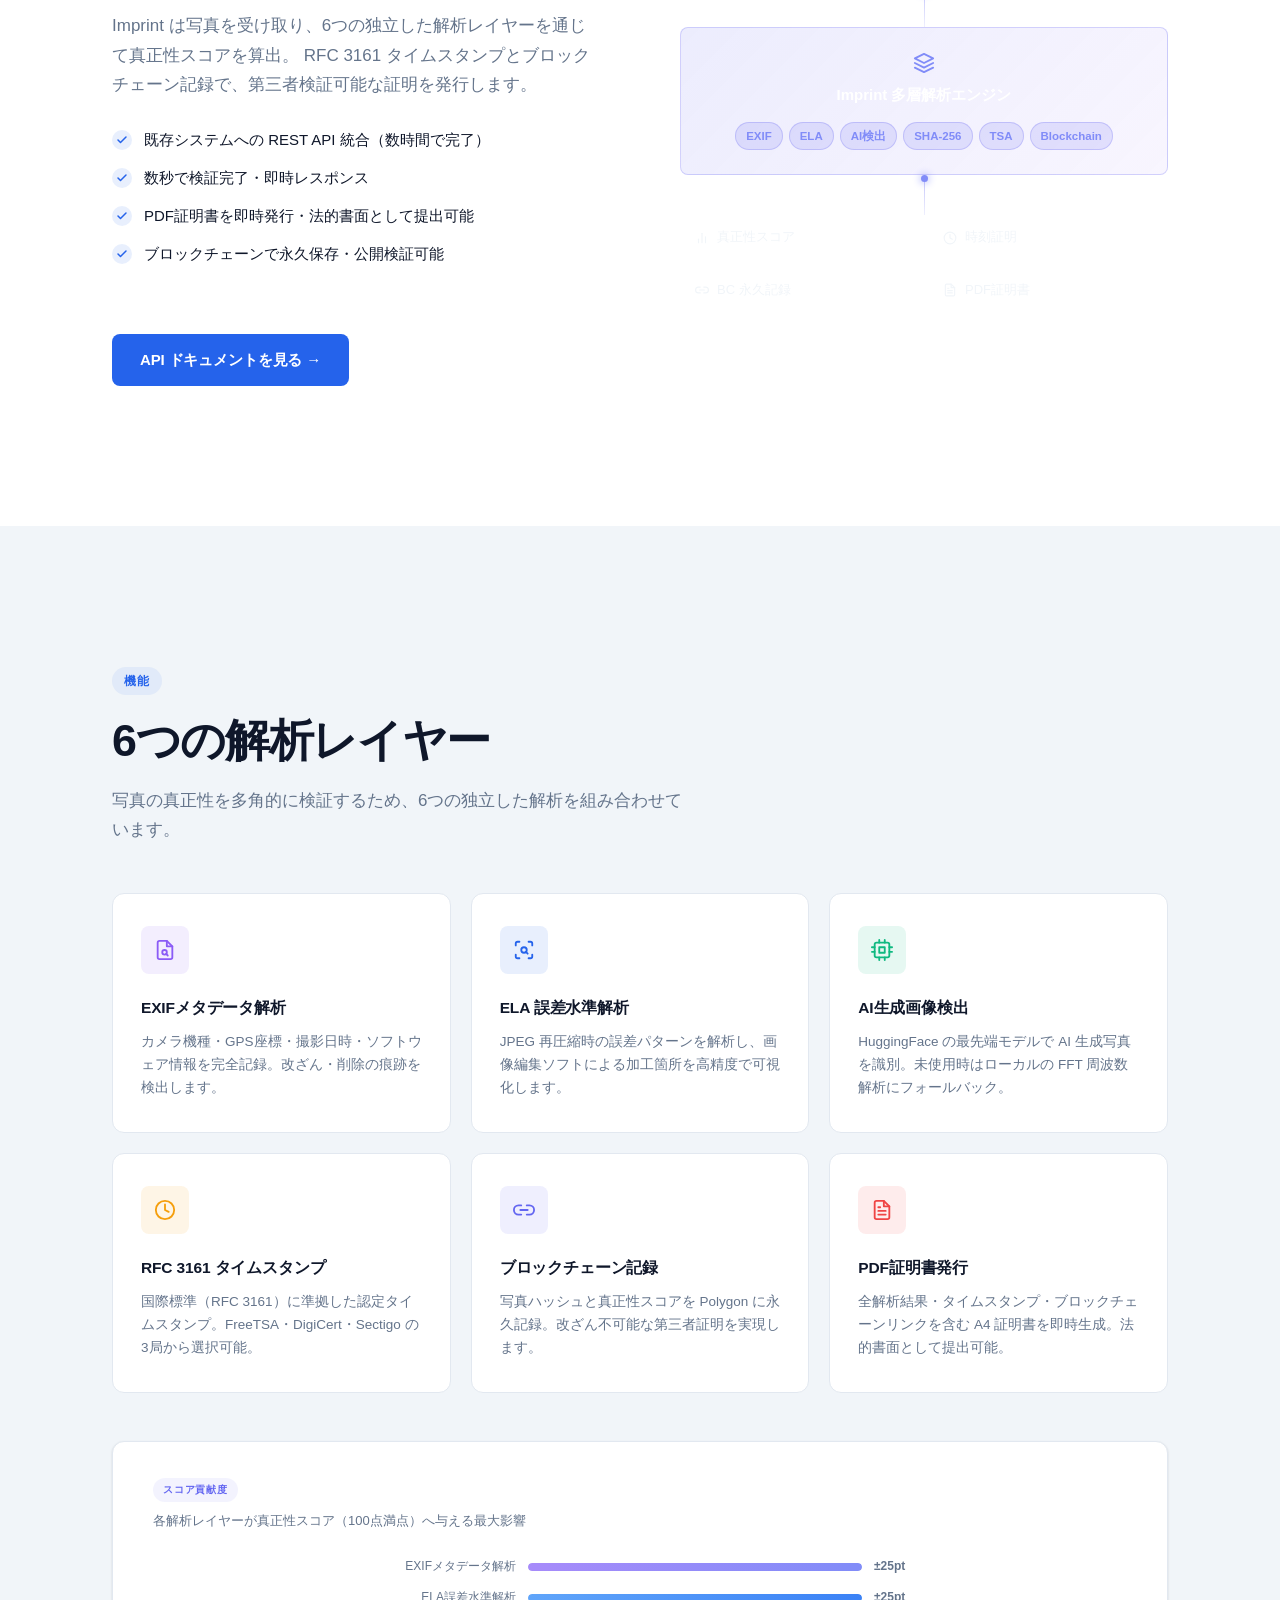
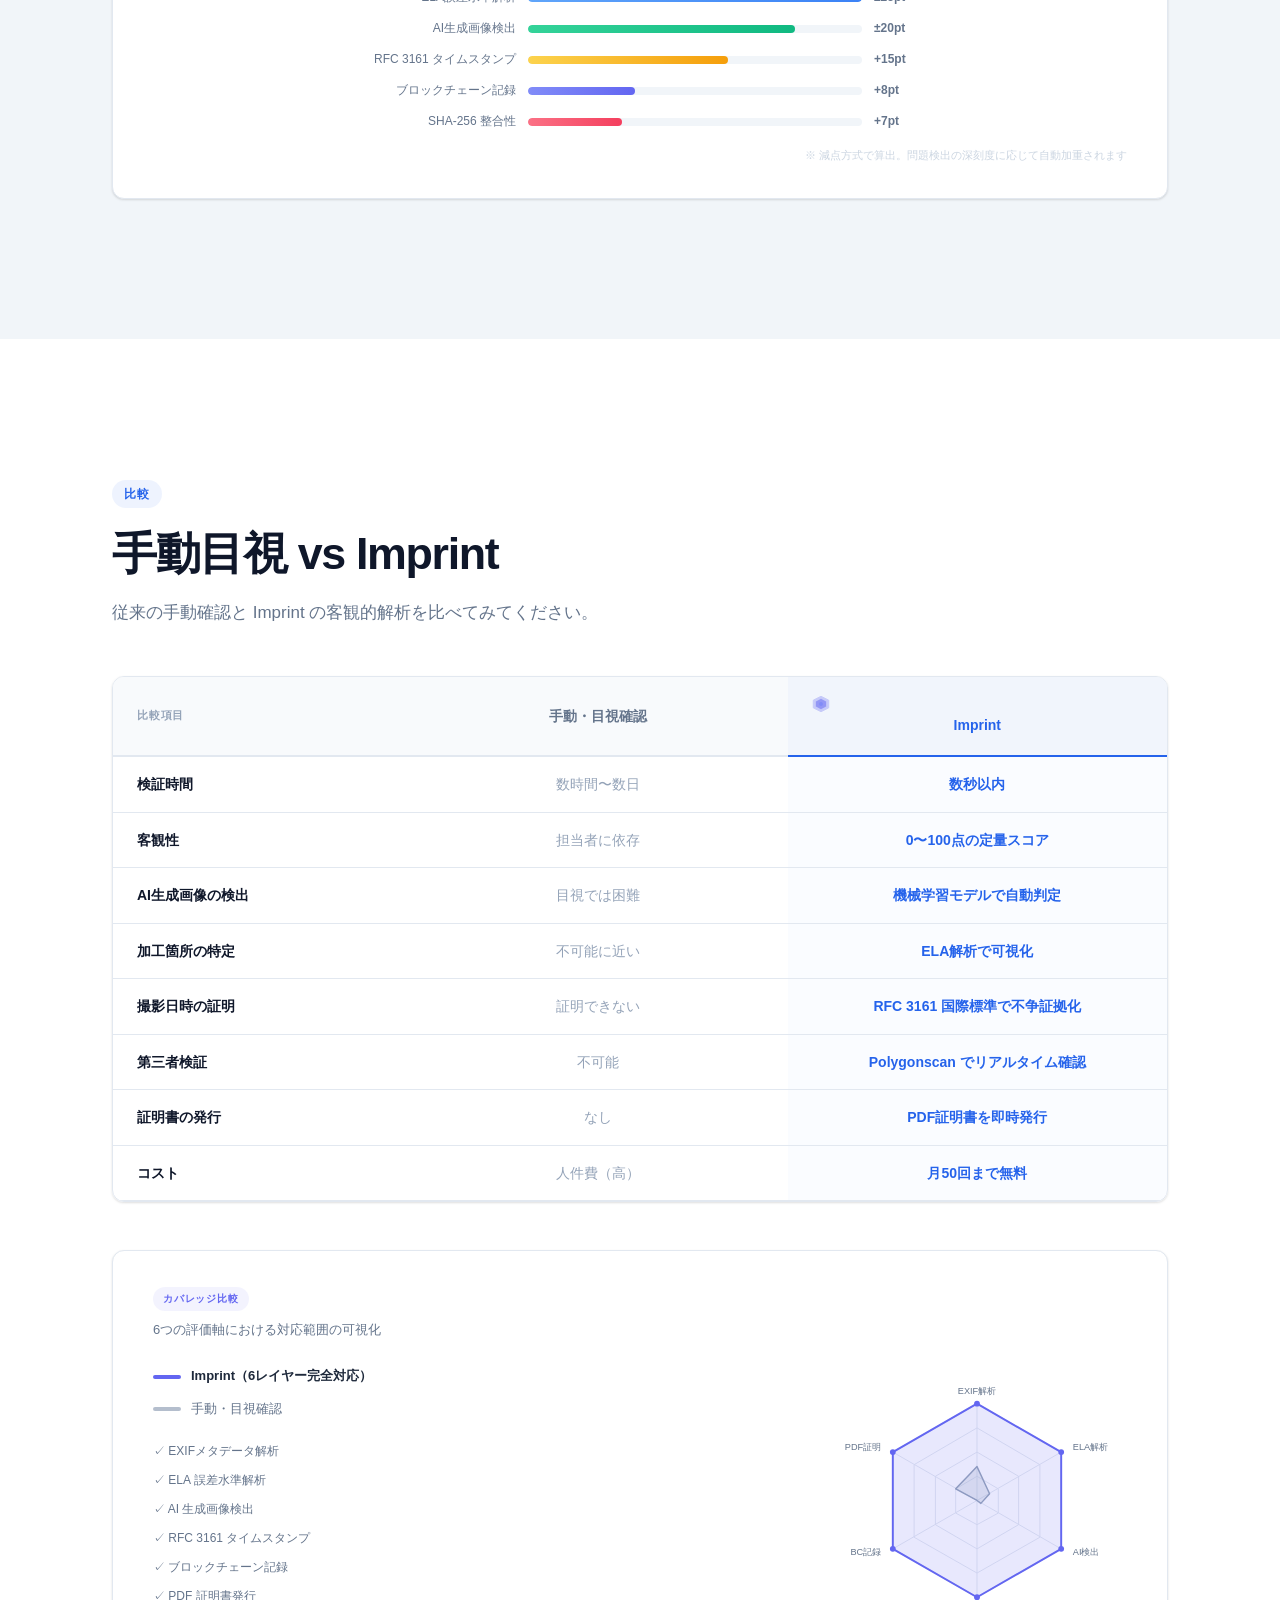
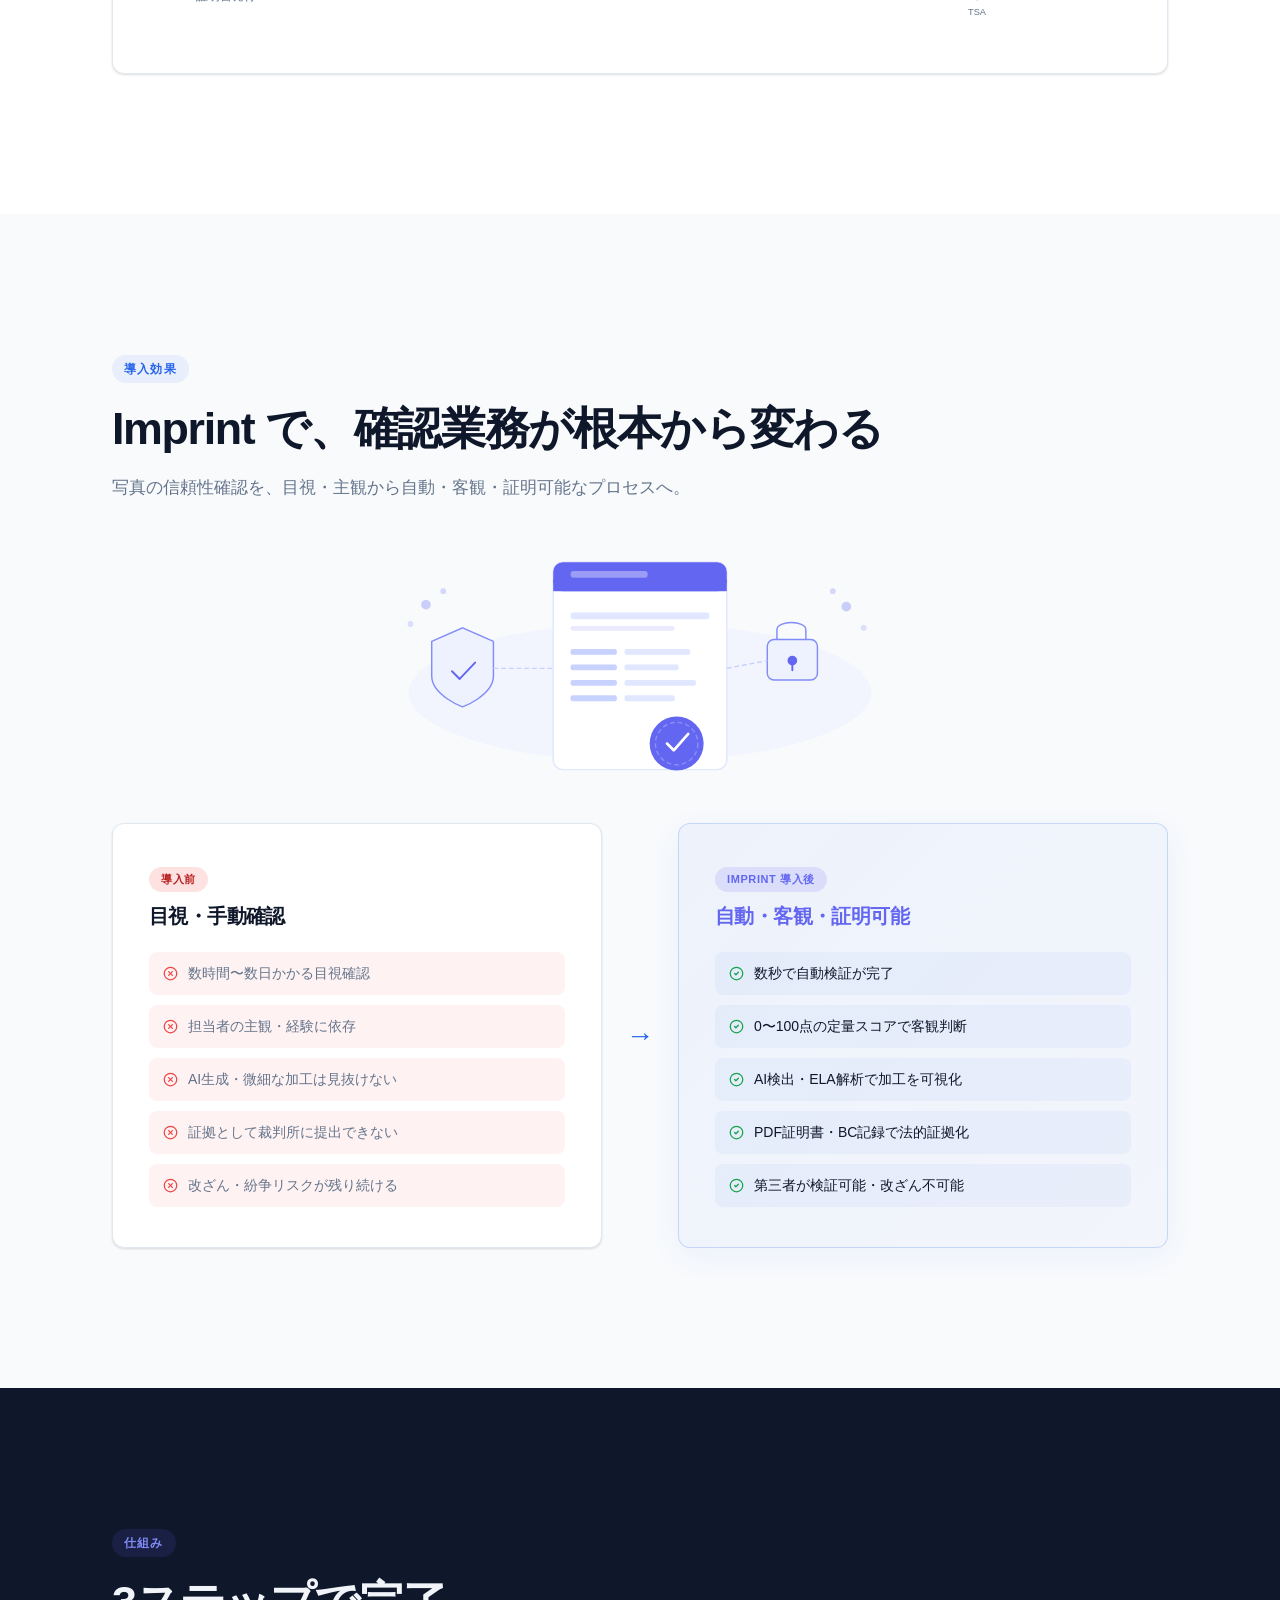
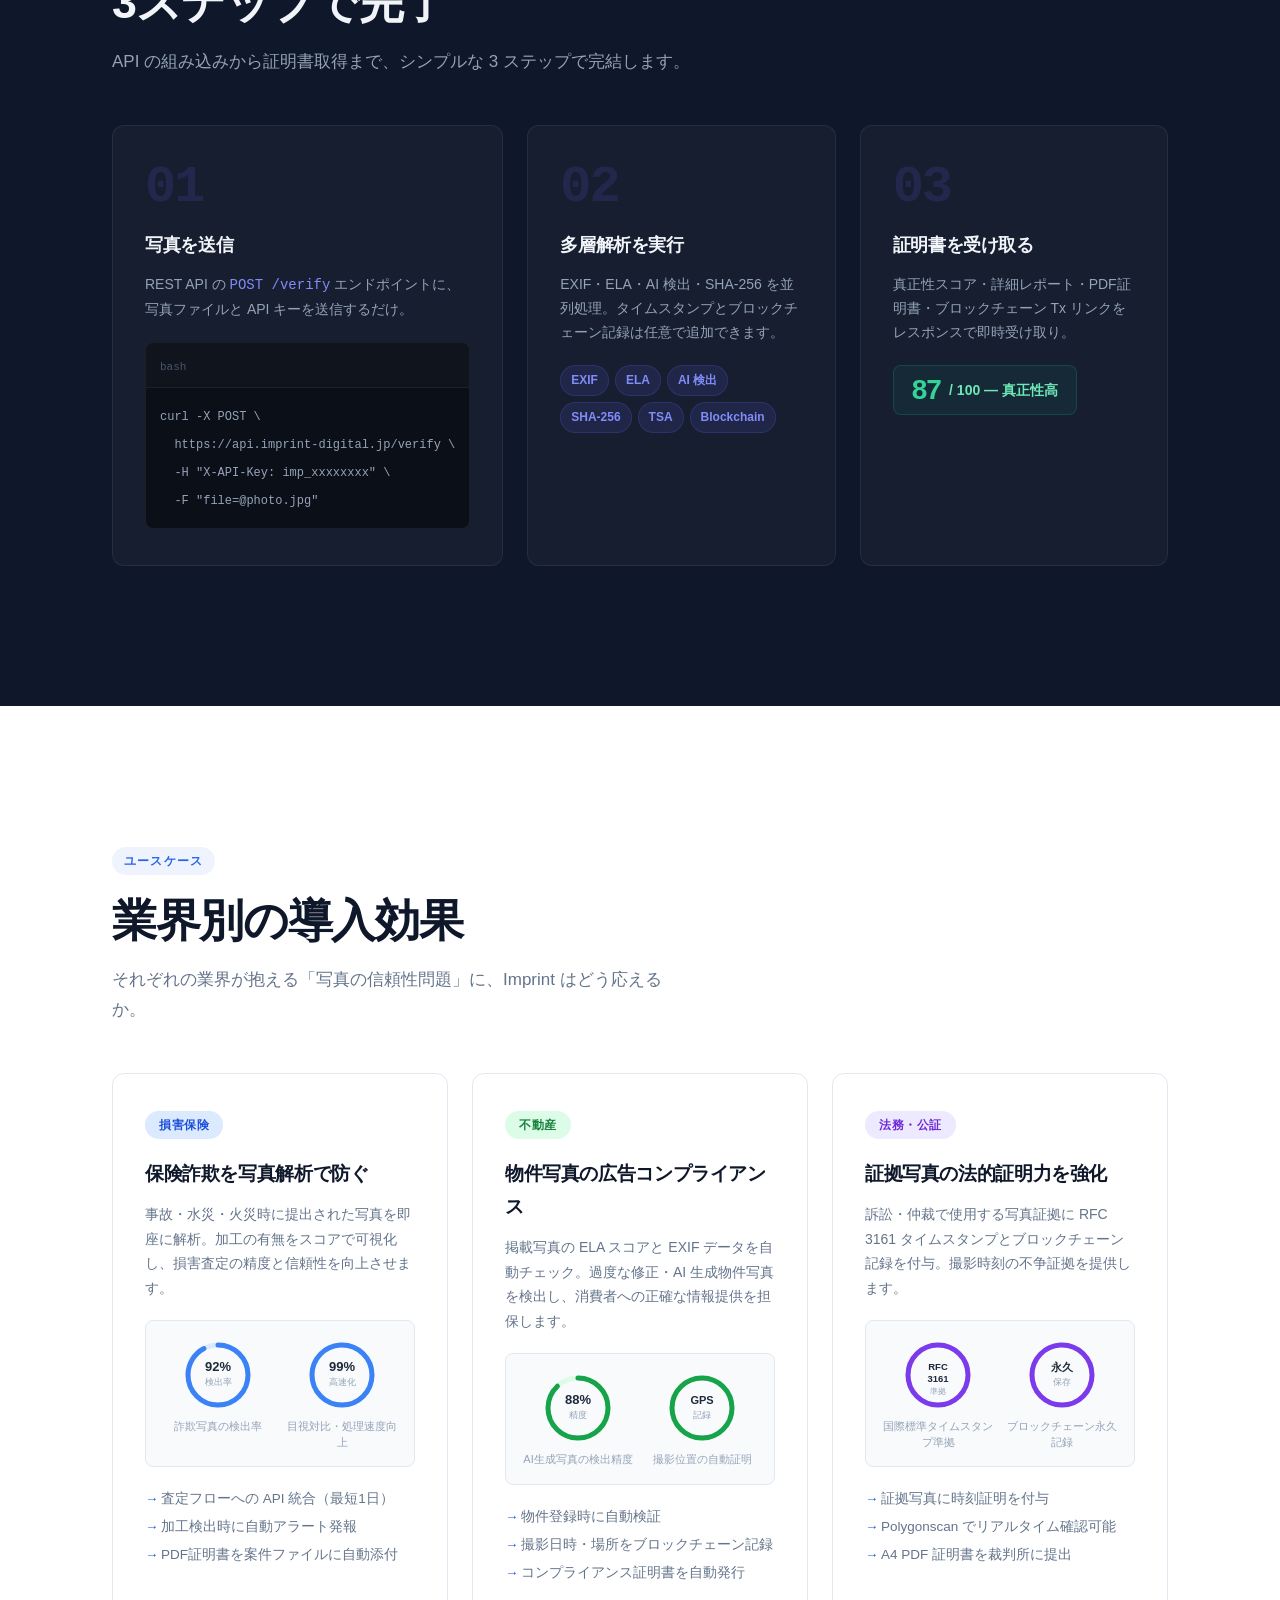
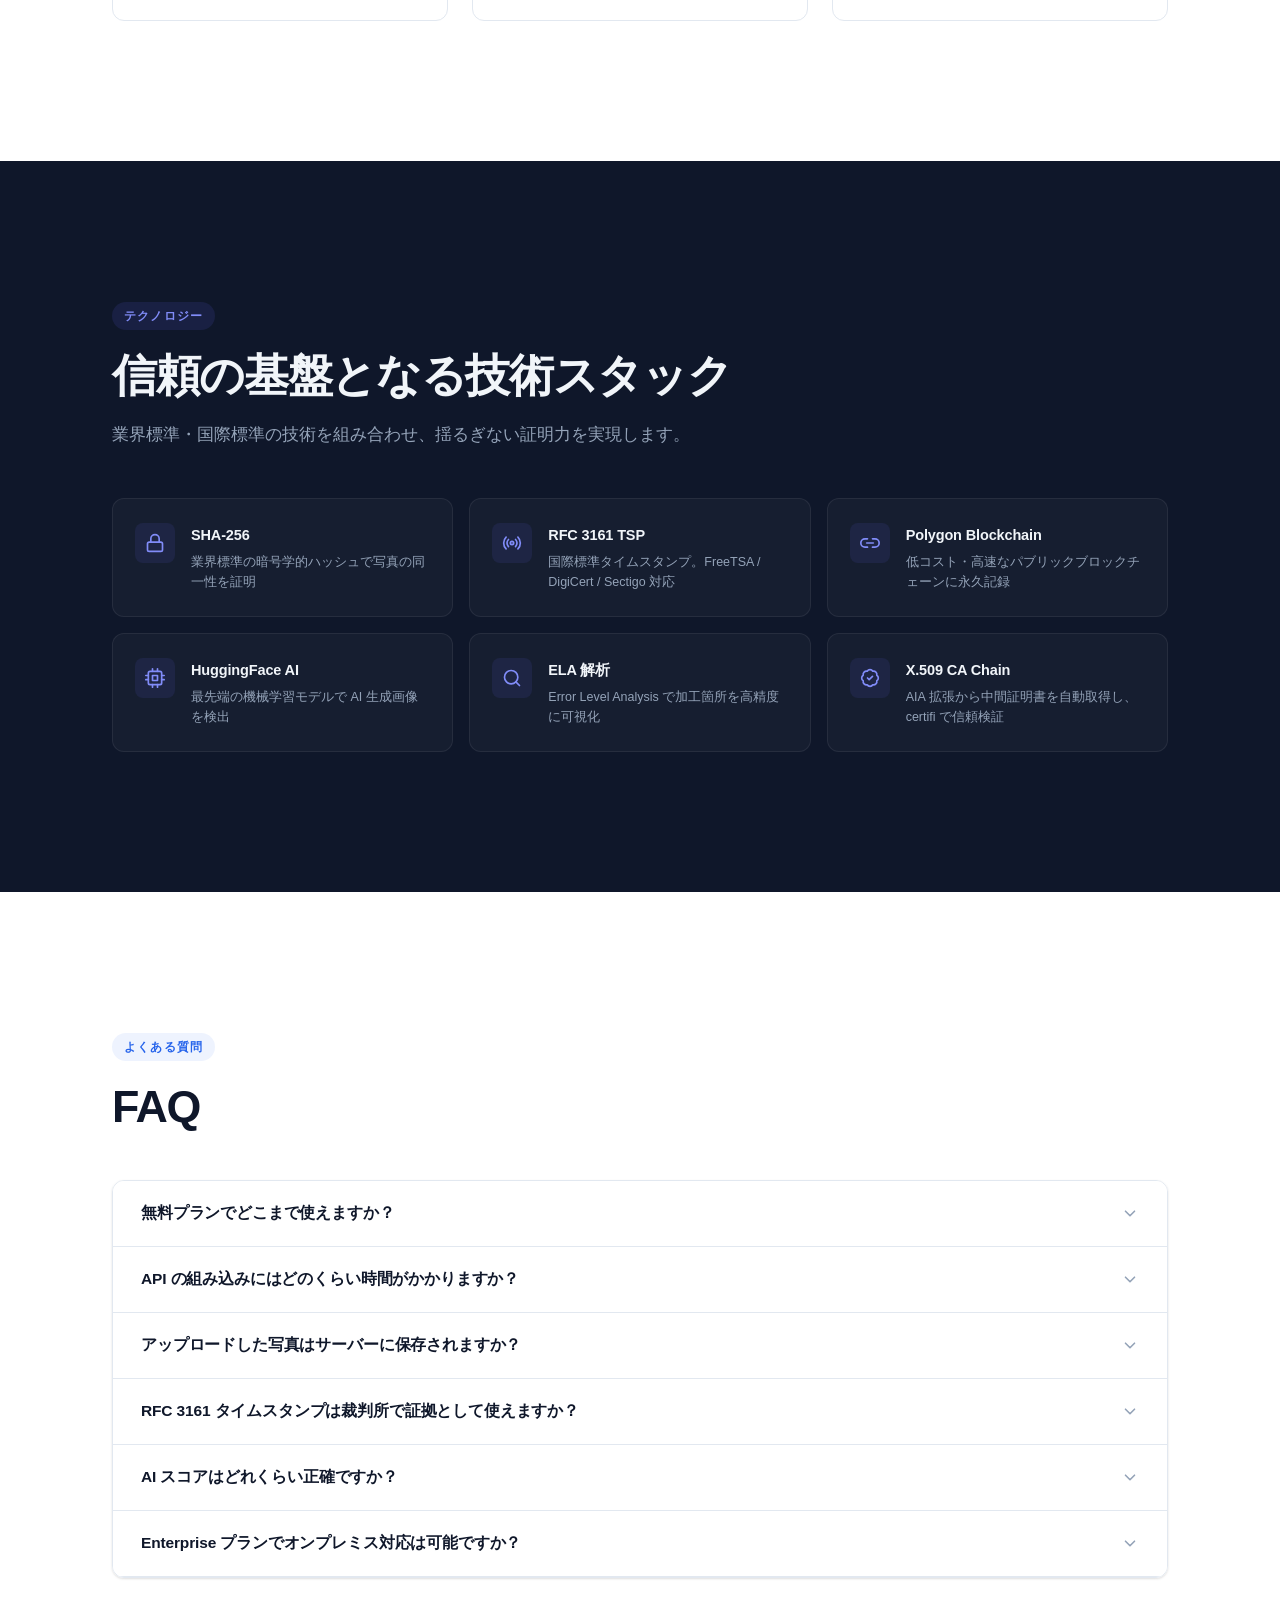
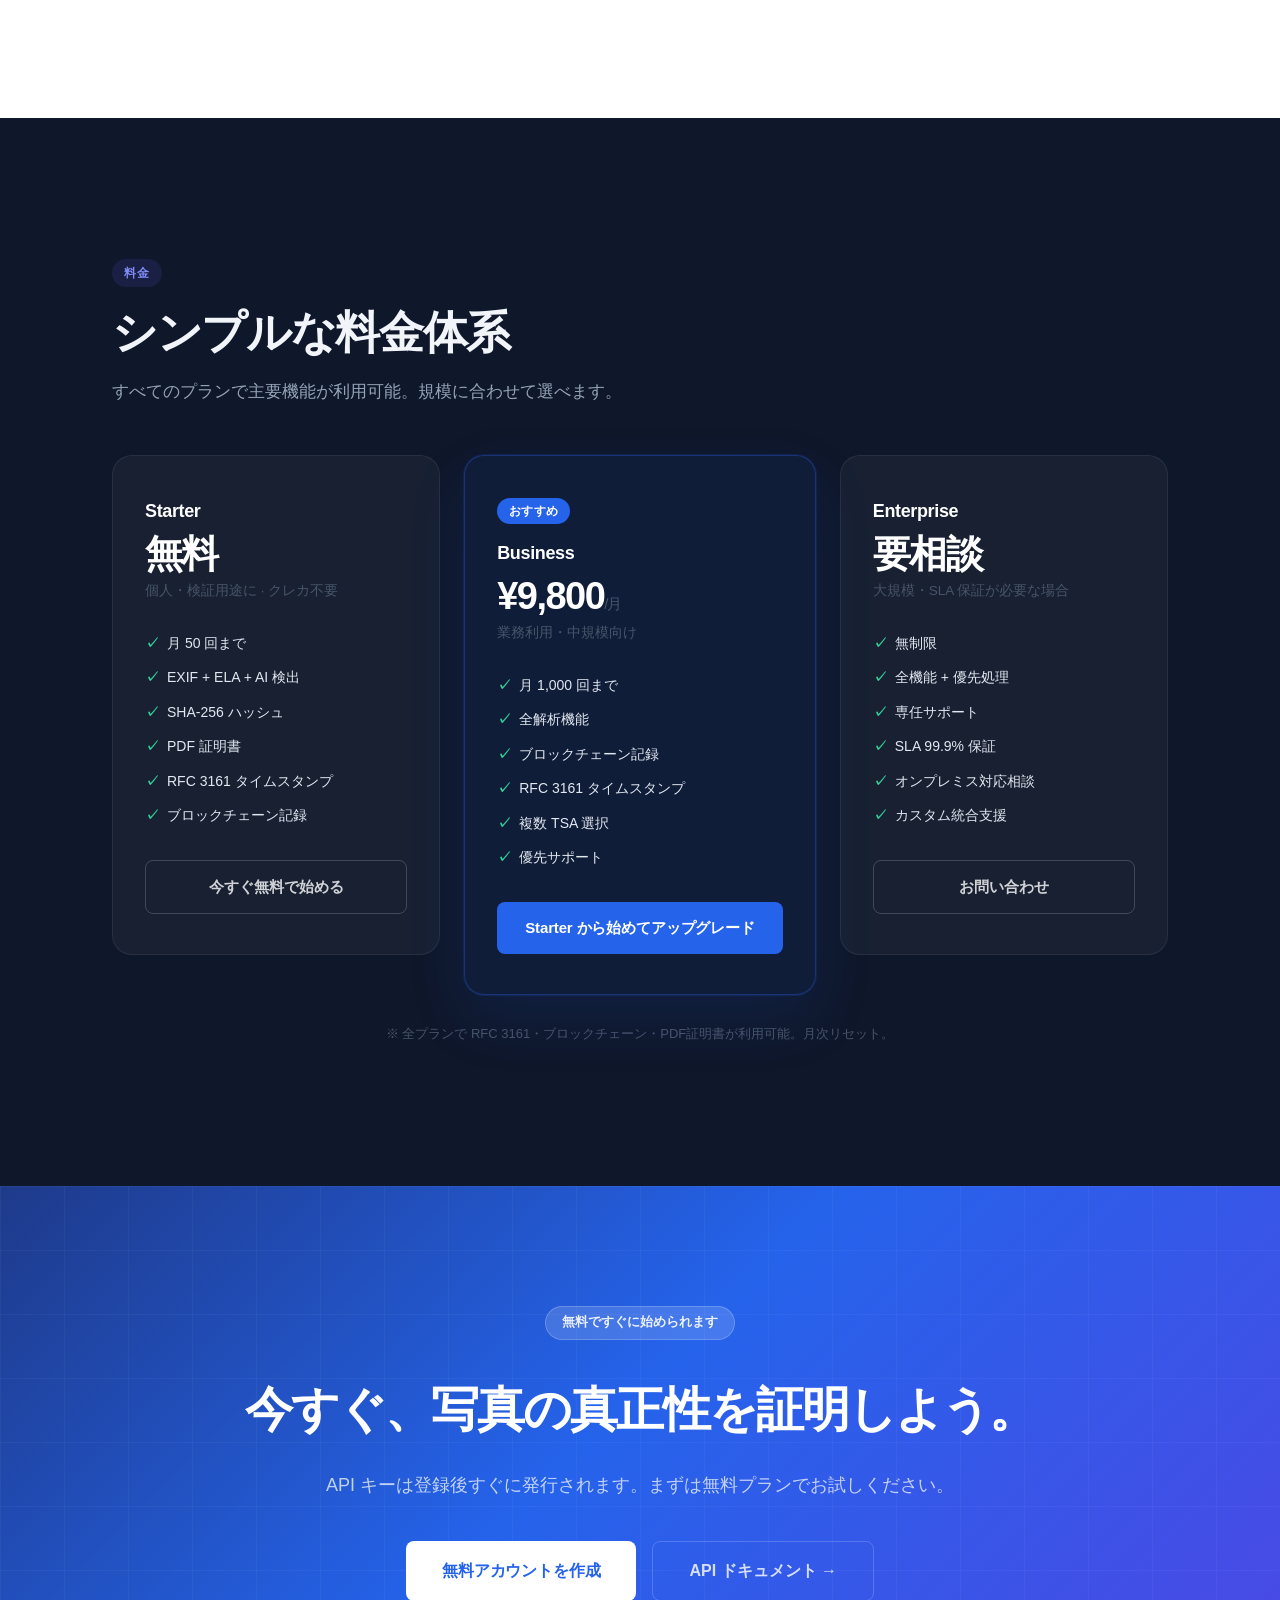
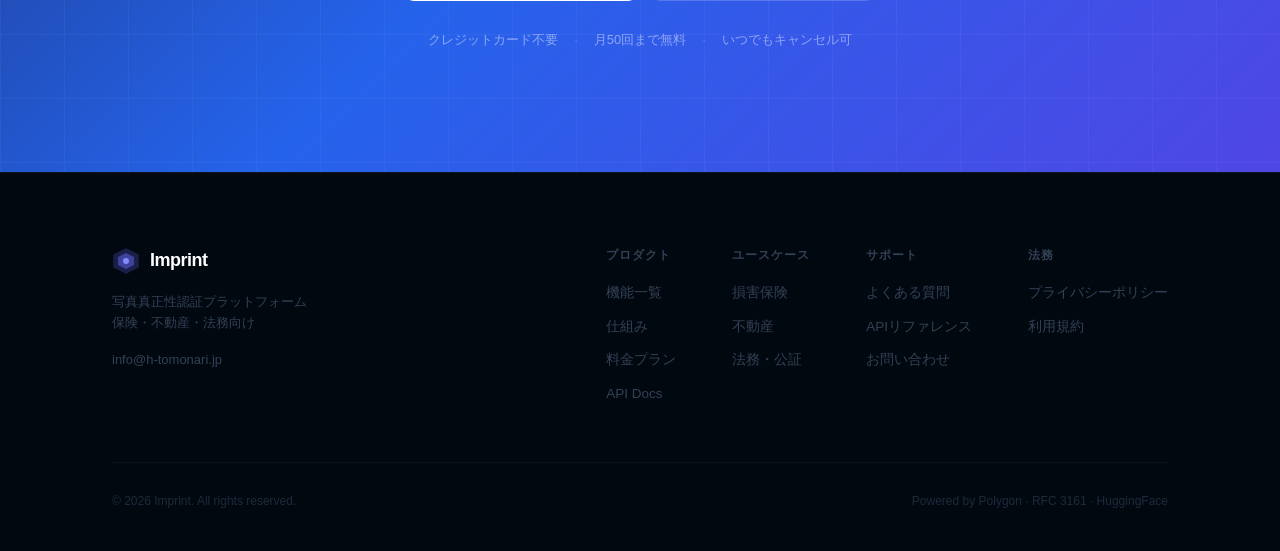
==== commit 9c1c566a: "feat(website): グラフ・チャート・リングチャート追加 - 問題セクション: 写真加工インシデント増加バーチャート＋   赤トレンドライン（2020-2024推計、指数グラフ） - 機能セ" ====
--- a/website/index.html
+++ b/website/index.html
@@ -305,6 +305,51 @@
           </div>
         </div>
       </div>
+
+      <!-- ── Fraud trend bar chart ── -->
+      <div class="chart-block reveal mt-48">
+        <div class="chart-badge">データで見る課題</div>
+        <p class="chart-caption">写真加工・偽造申請インシデントの増加推移（2020年=100とした指数）</p>
+        <svg viewBox="0 0 600 190" class="problem-bar-chart" aria-hidden="true">
+          <line x1="64" y1="145" x2="560" y2="145" stroke="#e2e8f0" stroke-width="1"/>
+          <line x1="64" y1="20"  x2="64"  y2="145" stroke="#e2e8f0" stroke-width="1"/>
+          <line x1="64" y1="50"  x2="560" y2="50"  stroke="#f1f5f9" stroke-width="1" stroke-dasharray="4 3"/>
+          <line x1="64" y1="80"  x2="560" y2="80"  stroke="#f1f5f9" stroke-width="1" stroke-dasharray="4 3"/>
+          <line x1="64" y1="110" x2="560" y2="110" stroke="#f1f5f9" stroke-width="1" stroke-dasharray="4 3"/>
+          <text x="55" y="148" text-anchor="end" font-size="10" fill="#cbd5e1">100</text>
+          <text x="55" y="114" text-anchor="end" font-size="10" fill="#cbd5e1">125</text>
+          <text x="55" y="83"  text-anchor="end" font-size="10" fill="#cbd5e1">150</text>
+          <text x="55" y="53"  text-anchor="end" font-size="10" fill="#cbd5e1">175</text>
+          <!-- Bars: 2020=100, 2021=120, 2022=142, 2023=162, 2024=181(推計) →  height=val/181*125 -->
+          <rect x="92"  y="76"  width="56" height="69"  rx="5" fill="#818cf8" opacity="0.6"/>
+          <rect x="189" y="62"  width="56" height="83"  rx="5" fill="#818cf8" opacity="0.75"/>
+          <rect x="286" y="47"  width="56" height="98"  rx="5" fill="#6366f1" opacity="0.85"/>
+          <rect x="383" y="33"  width="56" height="112" rx="5" fill="#6366f1"/>
+          <rect x="480" y="20"  width="56" height="125" rx="5" fill="#4f46e5"/>
+          <text x="120" y="71"  text-anchor="middle" font-size="11" font-weight="600" fill="#818cf8">100</text>
+          <text x="217" y="57"  text-anchor="middle" font-size="11" font-weight="600" fill="#818cf8">120</text>
+          <text x="314" y="42"  text-anchor="middle" font-size="11" font-weight="600" fill="#6366f1">142</text>
+          <text x="411" y="28"  text-anchor="middle" font-size="11" font-weight="600" fill="#6366f1">162</text>
+          <text x="508" y="15"  text-anchor="middle" font-size="11" font-weight="700" fill="#4f46e5">181</text>
+          <polyline points="120,76 217,62 314,47 411,33 508,20" fill="none" stroke="#ef4444" stroke-width="2" stroke-linecap="round" stroke-linejoin="round" opacity="0.85"/>
+          <circle cx="120" cy="76" r="3.5" fill="#ef4444" opacity="0.85"/>
+          <circle cx="217" cy="62" r="3.5" fill="#ef4444" opacity="0.85"/>
+          <circle cx="314" cy="47" r="3.5" fill="#ef4444" opacity="0.85"/>
+          <circle cx="411" cy="33" r="3.5" fill="#ef4444" opacity="0.85"/>
+          <circle cx="508" cy="20" r="3.5" fill="#ef4444" opacity="0.85"/>
+          <text x="120" y="162" text-anchor="middle" font-size="12" fill="#94a3b8">2020</text>
+          <text x="217" y="162" text-anchor="middle" font-size="12" fill="#94a3b8">2021</text>
+          <text x="314" y="162" text-anchor="middle" font-size="12" fill="#64748b">2022</text>
+          <text x="411" y="162" text-anchor="middle" font-size="12" fill="#64748b">2023</text>
+          <text x="508" y="162" text-anchor="middle" font-size="12" fill="#4f46e5" font-weight="600">2024推計</text>
+          <rect x="64" y="176" width="10" height="10" rx="2" fill="#6366f1" opacity="0.85"/>
+          <text x="80" y="185" font-size="10" fill="#94a3b8">インシデント件数（指数）</text>
+          <line x1="220" y1="181" x2="244" y2="181" stroke="#ef4444" stroke-width="2" opacity="0.85"/>
+          <circle cx="232" cy="181" r="3" fill="#ef4444" opacity="0.85"/>
+          <text x="250" y="185" font-size="10" fill="#94a3b8">増加トレンド</text>
+        </svg>
+        <p class="chart-note">※ 各種業界報告・弊社推計に基づく参考値</p>
+      </div>
     </div>
   </section>
 
@@ -461,6 +506,45 @@
           <h3>PDF証明書発行</h3>
           <p>全解析結果・タイムスタンプ・ブロックチェーンリンクを含む A4 証明書を即時生成。法的書面として提出可能。</p>
         </div>
+      </div>
+
+      <!-- ── Score contribution breakdown ── -->
+      <div class="chart-block reveal mt-48">
+        <div class="chart-badge">スコア貢献度</div>
+        <p class="chart-caption">各解析レイヤーが真正性スコア（100点満点）へ与える最大影響</p>
+        <div class="score-layers">
+          <div class="score-row">
+            <span class="score-row-name">EXIFメタデータ解析</span>
+            <div class="score-bar-wrap"><div class="score-bar" style="width:100%;background:linear-gradient(90deg,#a78bfa,#818cf8)"></div></div>
+            <span class="score-row-val">±25pt</span>
+          </div>
+          <div class="score-row">
+            <span class="score-row-name">ELA誤差水準解析</span>
+            <div class="score-bar-wrap"><div class="score-bar" style="width:100%;background:linear-gradient(90deg,#60a5fa,#3b82f6)"></div></div>
+            <span class="score-row-val">±25pt</span>
+          </div>
+          <div class="score-row">
+            <span class="score-row-name">AI生成画像検出</span>
+            <div class="score-bar-wrap"><div class="score-bar" style="width:80%;background:linear-gradient(90deg,#34d399,#10b981)"></div></div>
+            <span class="score-row-val">±20pt</span>
+          </div>
+          <div class="score-row">
+            <span class="score-row-name">RFC 3161 タイムスタンプ</span>
+            <div class="score-bar-wrap"><div class="score-bar" style="width:60%;background:linear-gradient(90deg,#fcd34d,#f59e0b)"></div></div>
+            <span class="score-row-val">+15pt</span>
+          </div>
+          <div class="score-row">
+            <span class="score-row-name">ブロックチェーン記録</span>
+            <div class="score-bar-wrap"><div class="score-bar" style="width:32%;background:linear-gradient(90deg,#818cf8,#6366f1)"></div></div>
+            <span class="score-row-val">+8pt</span>
+          </div>
+          <div class="score-row">
+            <span class="score-row-name">SHA-256 整合性</span>
+            <div class="score-bar-wrap"><div class="score-bar" style="width:28%;background:linear-gradient(90deg,#fb7185,#f43f5e)"></div></div>
+            <span class="score-row-val">+7pt</span>
+          </div>
+        </div>
+        <p class="chart-note">※ 減点方式で算出。問題検出の深刻度に応じて自動加重されます</p>
       </div>
     </div>
   </section>
@@ -531,6 +615,72 @@
           </tbody>
         </table>
       </div>
+
+      <!-- ── Radar chart: coverage comparison ── -->
+      <div class="chart-block reveal mt-48">
+        <div class="chart-badge">カバレッジ比較</div>
+        <p class="chart-caption">6つの評価軸における対応範囲の可視化</p>
+        <div class="radar-chart-wrap">
+          <div class="radar-info">
+            <div class="radar-legend-row">
+              <span class="radar-legend-line" style="background:#6366f1"></span>
+              <span style="color:#1e293b;font-weight:600">Imprint（6レイヤー完全対応）</span>
+            </div>
+            <div class="radar-legend-row">
+              <span class="radar-legend-line" style="background:#94a3b8;opacity:.7"></span>
+              <span style="color:#64748b">手動・目視確認</span>
+            </div>
+            <ul class="radar-axis-list">
+              <li>✓ EXIFメタデータ解析</li>
+              <li>✓ ELA 誤差水準解析</li>
+              <li>✓ AI 生成画像検出</li>
+              <li>✓ RFC 3161 タイムスタンプ</li>
+              <li>✓ ブロックチェーン記録</li>
+              <li>✓ PDF 証明書発行</li>
+            </ul>
+          </div>
+          <div class="radar-svg-wrap">
+            <!-- center(155,140) r=100; angles: top=90°, top-right=30°, bot-right=-30°, bot=-90°, bot-left=-150°, top-left=150° -->
+            <svg viewBox="0 0 310 285" class="radar-svg" aria-hidden="true">
+              <!-- 25% grid -->
+              <polygon points="155,115 177,128 177,153 155,165 133,153 133,128" fill="none" stroke="#e2e8f0" stroke-width="1"/>
+              <!-- 50% grid -->
+              <polygon points="155,90 198,115 198,165 155,190 112,165 112,115" fill="none" stroke="#e2e8f0" stroke-width="1"/>
+              <!-- 75% grid -->
+              <polygon points="155,65 220,103 220,178 155,215 90,178 90,103" fill="none" stroke="#e2e8f0" stroke-width="1"/>
+              <!-- 100% grid -->
+              <polygon points="155,40 242,90 242,190 155,240 68,190 68,90" fill="none" stroke="#e2e8f0" stroke-width="1.5"/>
+              <!-- Axes -->
+              <line x1="155" y1="140" x2="155" y2="40"  stroke="#e2e8f0" stroke-width="1"/>
+              <line x1="155" y1="140" x2="242" y2="90"  stroke="#e2e8f0" stroke-width="1"/>
+              <line x1="155" y1="140" x2="242" y2="190" stroke="#e2e8f0" stroke-width="1"/>
+              <line x1="155" y1="140" x2="155" y2="240" stroke="#e2e8f0" stroke-width="1"/>
+              <line x1="155" y1="140" x2="68"  y2="190" stroke="#e2e8f0" stroke-width="1"/>
+              <line x1="155" y1="140" x2="68"  y2="90"  stroke="#e2e8f0" stroke-width="1"/>
+              <!-- Manual: EXIF35% ELA15% AI5% TSA0% BC0% PDF25% -->
+              <polygon points="155,105 168,133 159,143 155,140 155,140 133,128"
+                fill="rgba(148,163,184,.22)" stroke="#94a3b8" stroke-width="1.5" stroke-linejoin="round"/>
+              <!-- Imprint: all 100% -->
+              <polygon points="155,40 242,90 242,190 155,240 68,190 68,90"
+                fill="rgba(99,102,241,.15)" stroke="#6366f1" stroke-width="2" stroke-linejoin="round"/>
+              <!-- Axis labels -->
+              <text x="155" y="30"  text-anchor="middle" font-size="9.5" fill="#64748b">EXIF解析</text>
+              <text x="254" y="88"  text-anchor="start"  font-size="9.5" fill="#64748b">ELA解析</text>
+              <text x="254" y="196" text-anchor="start"  font-size="9.5" fill="#64748b">AI検出</text>
+              <text x="155" y="258" text-anchor="middle" font-size="9.5" fill="#64748b">TSA</text>
+              <text x="56"  y="196" text-anchor="end"    font-size="9.5" fill="#64748b">BC記録</text>
+              <text x="56"  y="88"  text-anchor="end"    font-size="9.5" fill="#64748b">PDF証明</text>
+              <!-- Imprint dots on axes -->
+              <circle cx="155" cy="40"  r="3" fill="#6366f1"/>
+              <circle cx="242" cy="90"  r="3" fill="#6366f1"/>
+              <circle cx="242" cy="190" r="3" fill="#6366f1"/>
+              <circle cx="155" cy="240" r="3" fill="#6366f1"/>
+              <circle cx="68"  cy="190" r="3" fill="#6366f1"/>
+              <circle cx="68"  cy="90"  r="3" fill="#6366f1"/>
+            </svg>
+          </div>
+        </div>
+      </div>
     </div>
   </section>
 
@@ -669,12 +819,28 @@
           <p>事故・水災・火災時に提出された写真を即座に解析。加工の有無をスコアで可視化し、損害査定の精度と信頼性を向上させます。</p>
           <div class="uc-metrics">
             <div class="uc-metric">
-              <div class="ucm-num">数秒</div>
-              <div class="ucm-label">1件あたりの検証時間</div>
+              <!-- r=30, circumference≈188.5; 92% → dashoffset≈15 -->
+              <svg class="uc-ring" viewBox="0 0 76 76" aria-hidden="true">
+                <circle cx="38" cy="38" r="30" fill="none" stroke="#dbeafe" stroke-width="5"/>
+                <circle cx="38" cy="38" r="30" fill="none" stroke="#3b82f6" stroke-width="5"
+                  stroke-linecap="round" stroke-dasharray="188.5" stroke-dashoffset="15"
+                  transform="rotate(-90 38 38)"/>
+                <text x="38" y="34" text-anchor="middle" font-size="13" font-weight="800" fill="#1e293b">92%</text>
+                <text x="38" y="48" text-anchor="middle" font-size="8.5" fill="#94a3b8">検出率</text>
+              </svg>
+              <div class="ucm-label">詐欺写真の検出率</div>
             </div>
             <div class="uc-metric">
-              <div class="ucm-num">0〜100</div>
-              <div class="ucm-label">定量スコアで査定判断を支援</div>
+              <!-- 99% → dashoffset≈2 -->
+              <svg class="uc-ring" viewBox="0 0 76 76" aria-hidden="true">
+                <circle cx="38" cy="38" r="30" fill="none" stroke="#dbeafe" stroke-width="5"/>
+                <circle cx="38" cy="38" r="30" fill="none" stroke="#3b82f6" stroke-width="5"
+                  stroke-linecap="round" stroke-dasharray="188.5" stroke-dashoffset="2"
+                  transform="rotate(-90 38 38)"/>
+                <text x="38" y="34" text-anchor="middle" font-size="13" font-weight="800" fill="#1e293b">99%</text>
+                <text x="38" y="48" text-anchor="middle" font-size="8.5" fill="#94a3b8">高速化</text>
+              </svg>
+              <div class="ucm-label">目視対比・処理速度向上</div>
             </div>
           </div>
           <ul class="uc-list">
@@ -689,12 +855,28 @@
           <p>掲載写真の ELA スコアと EXIF データを自動チェック。過度な修正・AI 生成物件写真を検出し、消費者への正確な情報提供を担保します。</p>
           <div class="uc-metrics">
             <div class="uc-metric">
-              <div class="ucm-num">AI検出</div>
-              <div class="ucm-label">DALL-E/Midjourney 生成写真を識別</div>
+              <!-- 88% → dashoffset≈23 -->
+              <svg class="uc-ring" viewBox="0 0 76 76" aria-hidden="true">
+                <circle cx="38" cy="38" r="30" fill="none" stroke="#dcfce7" stroke-width="5"/>
+                <circle cx="38" cy="38" r="30" fill="none" stroke="#16a34a" stroke-width="5"
+                  stroke-linecap="round" stroke-dasharray="188.5" stroke-dashoffset="23"
+                  transform="rotate(-90 38 38)"/>
+                <text x="38" y="34" text-anchor="middle" font-size="13" font-weight="800" fill="#1e293b">88%</text>
+                <text x="38" y="48" text-anchor="middle" font-size="8.5" fill="#94a3b8">精度</text>
+              </svg>
+              <div class="ucm-label">AI生成写真の検出精度</div>
             </div>
             <div class="uc-metric">
-              <div class="ucm-num">GPS</div>
-              <div class="ucm-label">撮影場所を自動記録・証明</div>
+              <!-- 100% → dashoffset=0 -->
+              <svg class="uc-ring" viewBox="0 0 76 76" aria-hidden="true">
+                <circle cx="38" cy="38" r="30" fill="none" stroke="#dcfce7" stroke-width="5"/>
+                <circle cx="38" cy="38" r="30" fill="none" stroke="#16a34a" stroke-width="5"
+                  stroke-linecap="round" stroke-dasharray="188.5" stroke-dashoffset="0"
+                  transform="rotate(-90 38 38)"/>
+                <text x="38" y="34" text-anchor="middle" font-size="11" font-weight="800" fill="#1e293b">GPS</text>
+                <text x="38" y="48" text-anchor="middle" font-size="8.5" fill="#94a3b8">記録</text>
+              </svg>
+              <div class="ucm-label">撮影位置の自動証明</div>
             </div>
           </div>
           <ul class="uc-list">
@@ -709,12 +891,29 @@
           <p>訴訟・仲裁で使用する写真証拠に RFC 3161 タイムスタンプとブロックチェーン記録を付与。撮影時刻の不争証拠を提供します。</p>
           <div class="uc-metrics">
             <div class="uc-metric">
-              <div class="ucm-num">RFC 3161</div>
-              <div class="ucm-label">国際標準の時刻証明</div>
+              <!-- 100% → dashoffset=0 -->
+              <svg class="uc-ring" viewBox="0 0 76 76" aria-hidden="true">
+                <circle cx="38" cy="38" r="30" fill="none" stroke="#ede9fe" stroke-width="5"/>
+                <circle cx="38" cy="38" r="30" fill="none" stroke="#7c3aed" stroke-width="5"
+                  stroke-linecap="round" stroke-dasharray="188.5" stroke-dashoffset="0"
+                  transform="rotate(-90 38 38)"/>
+                <text x="38" y="33" text-anchor="middle" font-size="9.5" font-weight="800" fill="#1e293b">RFC</text>
+                <text x="38" y="45" text-anchor="middle" font-size="9.5" font-weight="800" fill="#1e293b">3161</text>
+                <text x="38" y="57" text-anchor="middle" font-size="7.5" fill="#94a3b8">準拠</text>
+              </svg>
+              <div class="ucm-label">国際標準タイムスタンプ準拠</div>
             </div>
             <div class="uc-metric">
-              <div class="ucm-num">永久</div>
-              <div class="ucm-label">ブロックチェーンで改ざん不可</div>
+              <!-- 99% → dashoffset≈2 -->
+              <svg class="uc-ring" viewBox="0 0 76 76" aria-hidden="true">
+                <circle cx="38" cy="38" r="30" fill="none" stroke="#ede9fe" stroke-width="5"/>
+                <circle cx="38" cy="38" r="30" fill="none" stroke="#7c3aed" stroke-width="5"
+                  stroke-linecap="round" stroke-dasharray="188.5" stroke-dashoffset="2"
+                  transform="rotate(-90 38 38)"/>
+                <text x="38" y="34" text-anchor="middle" font-size="11" font-weight="800" fill="#1e293b">永久</text>
+                <text x="38" y="48" text-anchor="middle" font-size="8.5" fill="#94a3b8">保存</text>
+              </svg>
+              <div class="ucm-label">ブロックチェーン永久記録</div>
             </div>
           </div>
           <ul class="uc-list">
--- a/website/style.css
+++ b/website/style.css
@@ -1031,9 +1031,9 @@
   padding: 16px; background: var(--light-bg);
   border-radius: var(--r-sm); border: 1px solid var(--border);
 }
-.uc-metric { text-align: center; }
+.uc-metric { text-align: center; display: flex; flex-direction: column; align-items: center; gap: 6px; }
 .ucm-num { font-size: 17px; font-weight: 800; color: var(--blue); line-height: 1; margin-bottom: 4px; letter-spacing: -.02em; }
-.ucm-label { font-size: 11px; color: var(--txt-xs); line-height: 1.4; }
+.ucm-label { font-size: 11px; color: var(--txt-xs); line-height: 1.4; text-align: center; }
 .uc-list { display: flex; flex-direction: column; gap: 8px; }
 .uc-list li {
   font-size: 13.5px; color: var(--txt-muted);
@@ -1196,6 +1196,39 @@
   font-size: 12px; color: #1E293B;
 }
 .footer-tech { color: #1E293B; }
+
+/* ── Charts & data visuals ── */
+.chart-block {
+  background: #fff; border: 1px solid var(--border);
+  border-radius: var(--r); padding: 32px 40px;
+  box-shadow: var(--shadow-sm);
+}
+.chart-badge {
+  display: inline-block; font-size: 10px; font-weight: 700;
+  text-transform: uppercase; letter-spacing: .8px;
+  color: #6366f1; background: rgba(99,102,241,.08);
+  border-radius: 999px; padding: 3px 10px; margin-bottom: 8px;
+}
+.chart-caption { font-size: 13px; color: var(--txt-muted); margin: 0 0 24px; }
+.chart-note { font-size: 11px; color: #cbd5e1; margin-top: 14px; text-align: right; }
+.problem-bar-chart { display: block; width: 100%; max-width: 640px; margin: 0 auto; height: auto; }
+/* Score layer breakdown */
+.score-layers { max-width: 560px; margin: 0 auto; }
+.score-row { display: flex; align-items: center; gap: 12px; margin-bottom: 10px; }
+.score-row-name { width: 156px; font-size: 12px; color: var(--txt-muted); text-align: right; flex-shrink: 0; }
+.score-bar-wrap { flex: 1; height: 8px; background: #f1f5f9; border-radius: 999px; overflow: hidden; }
+.score-bar { height: 100%; border-radius: 999px; }
+.score-row-val { width: 46px; font-size: 12px; font-weight: 700; color: var(--txt-muted); }
+/* Use-case ring charts */
+.uc-ring { display: block; width: 76px; height: 76px; }
+/* Radar chart */
+.radar-chart-wrap { display: flex; gap: 40px; align-items: flex-start; flex-wrap: wrap; }
+.radar-info { flex: 1; min-width: 200px; }
+.radar-legend-row { display: flex; align-items: center; gap: 10px; font-size: 13px; margin-bottom: 10px; }
+.radar-legend-line { display: inline-block; width: 28px; height: 4px; border-radius: 2px; }
+.radar-axis-list { margin-top: 20px; display: flex; flex-direction: column; gap: 8px; list-style: none; font-size: 12px; color: var(--txt-muted); }
+.radar-svg-wrap { flex: 0 0 300px; }
+.radar-svg { display: block; width: 100%; height: auto; }
 
 /* ── Responsive ── */
 @media (max-width: 960px) {
